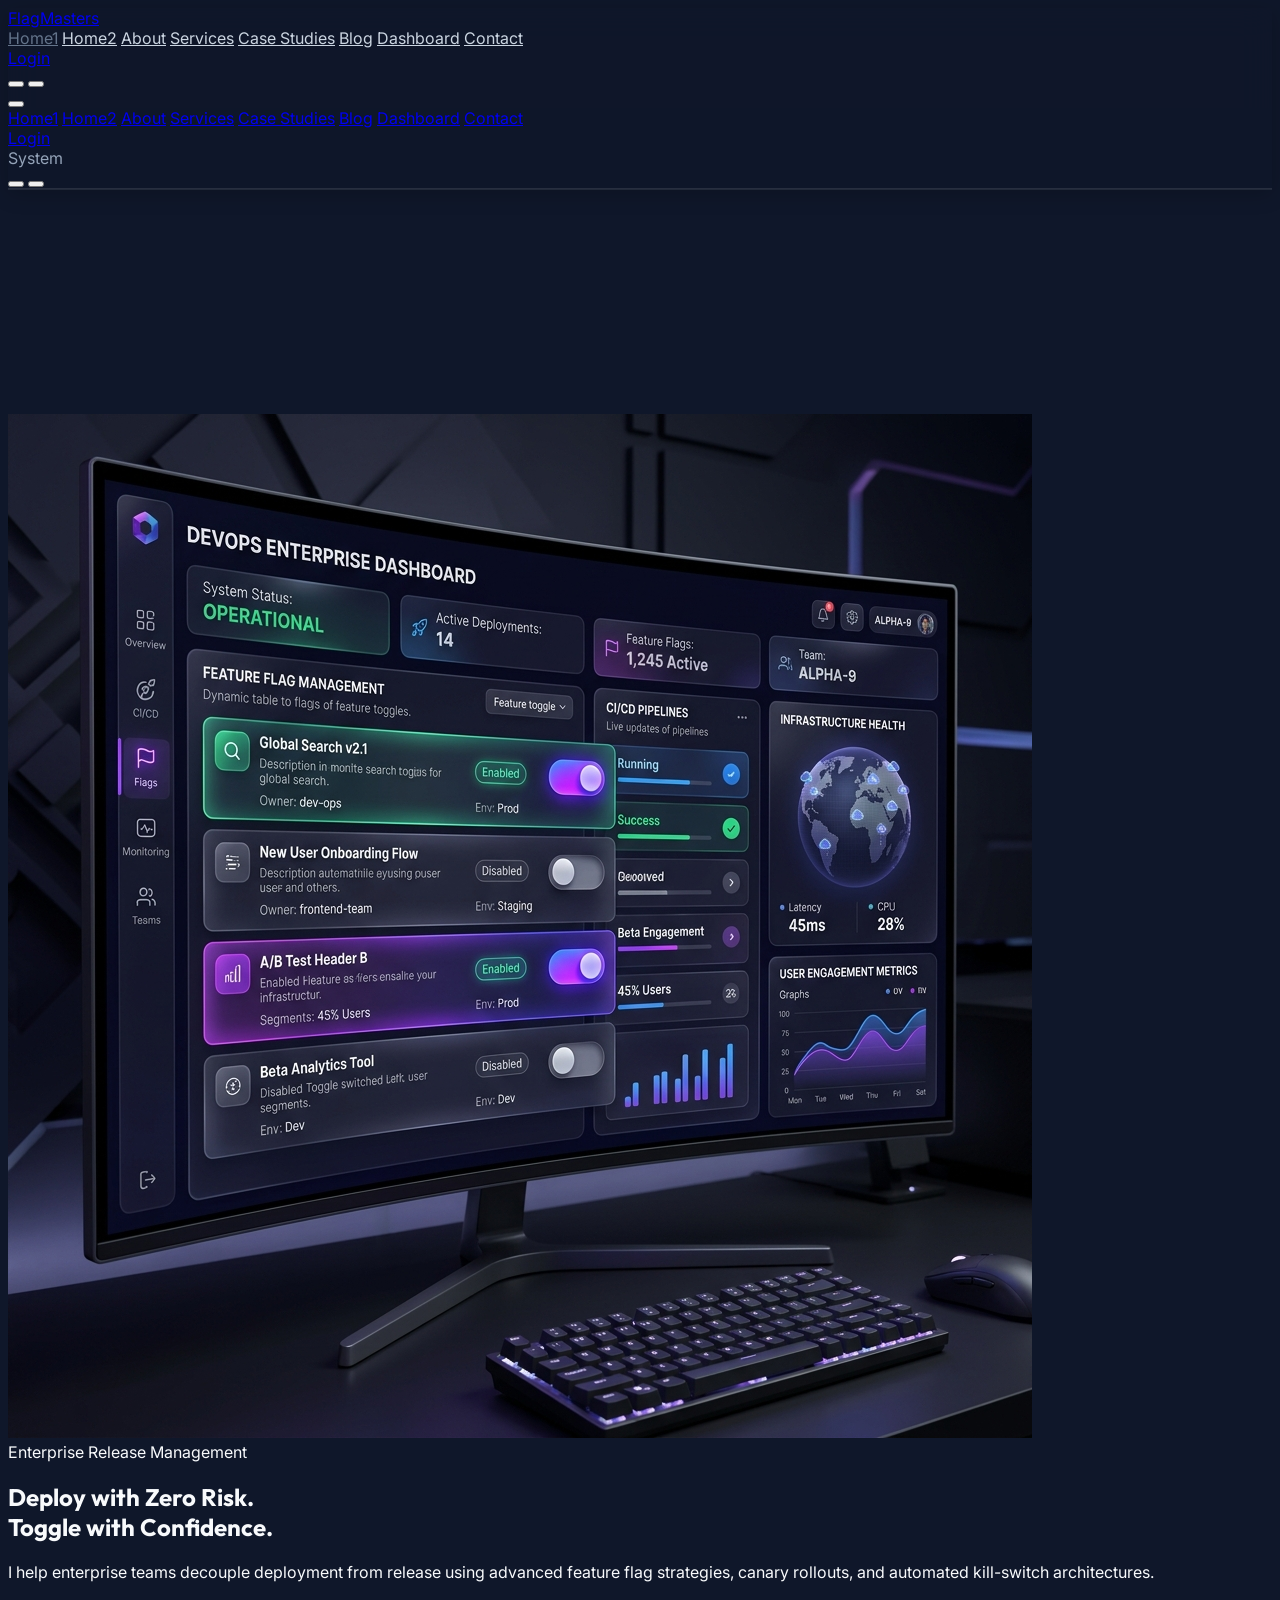
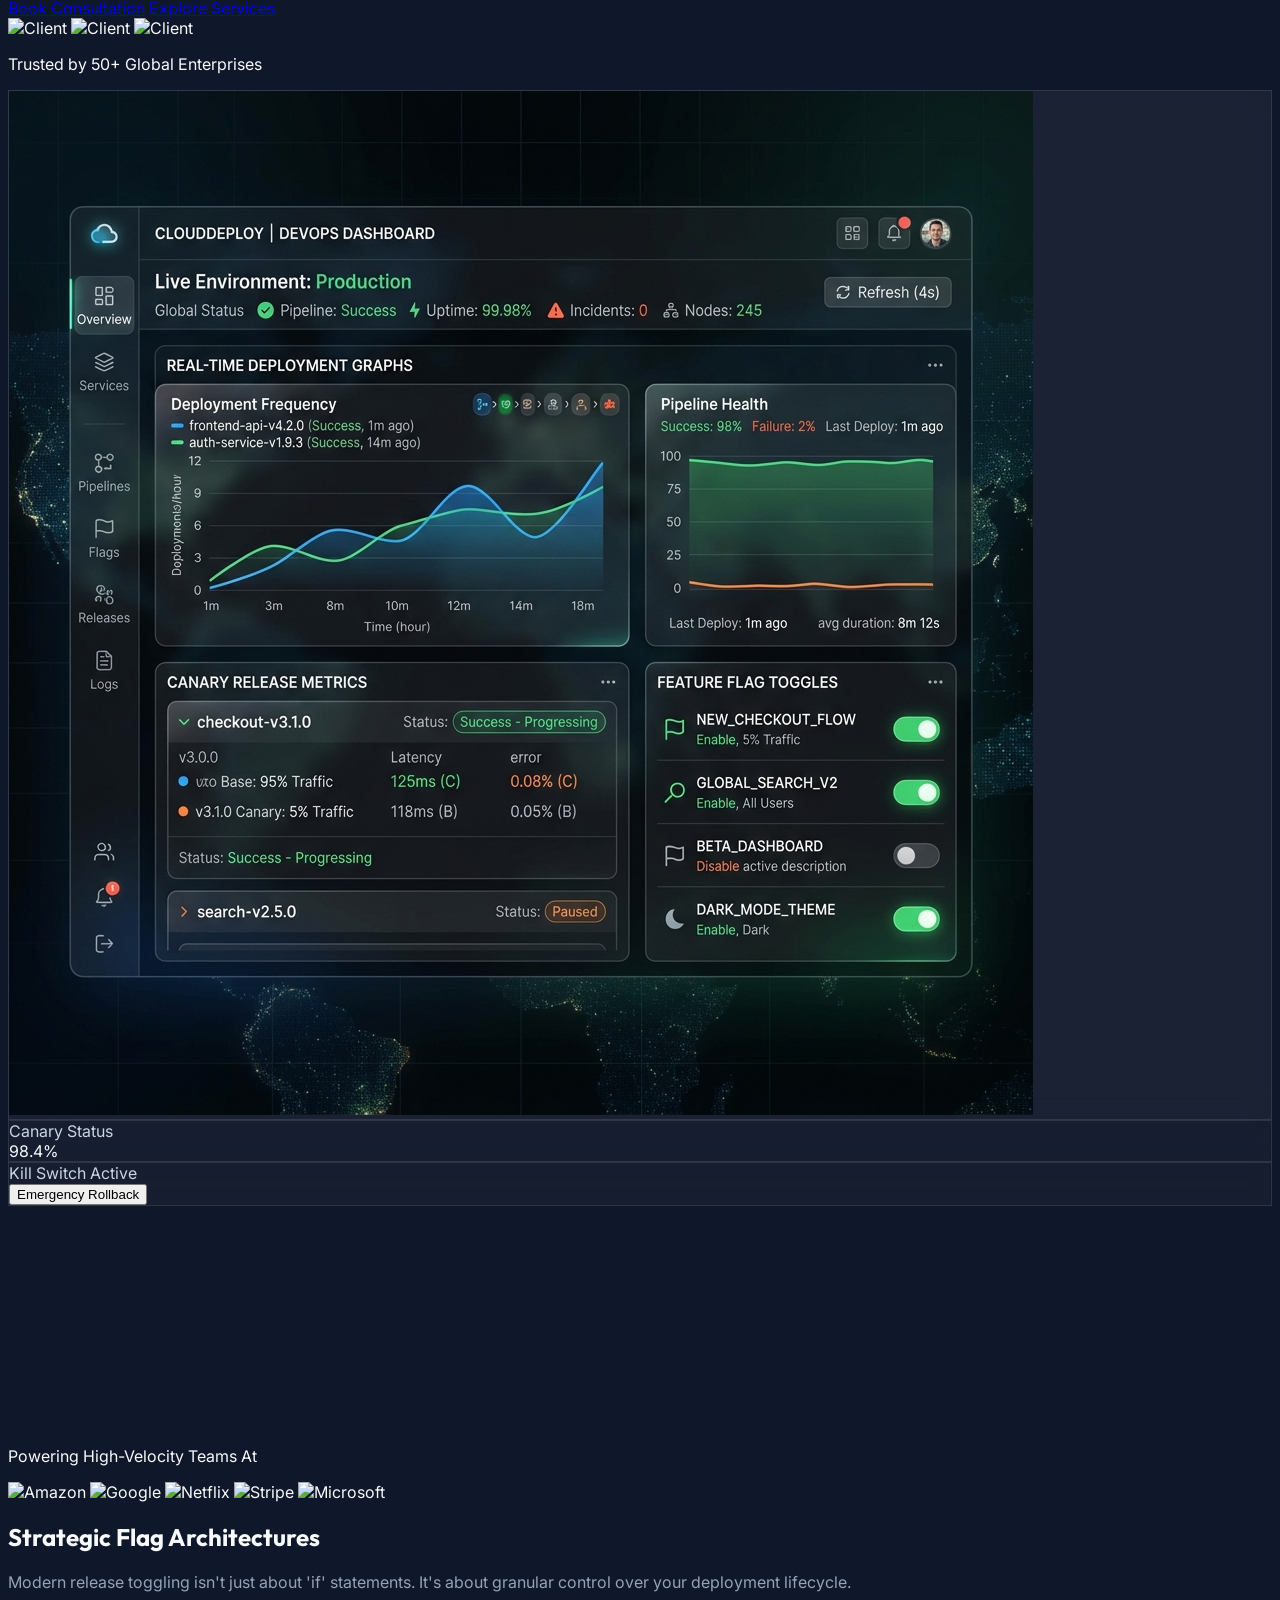
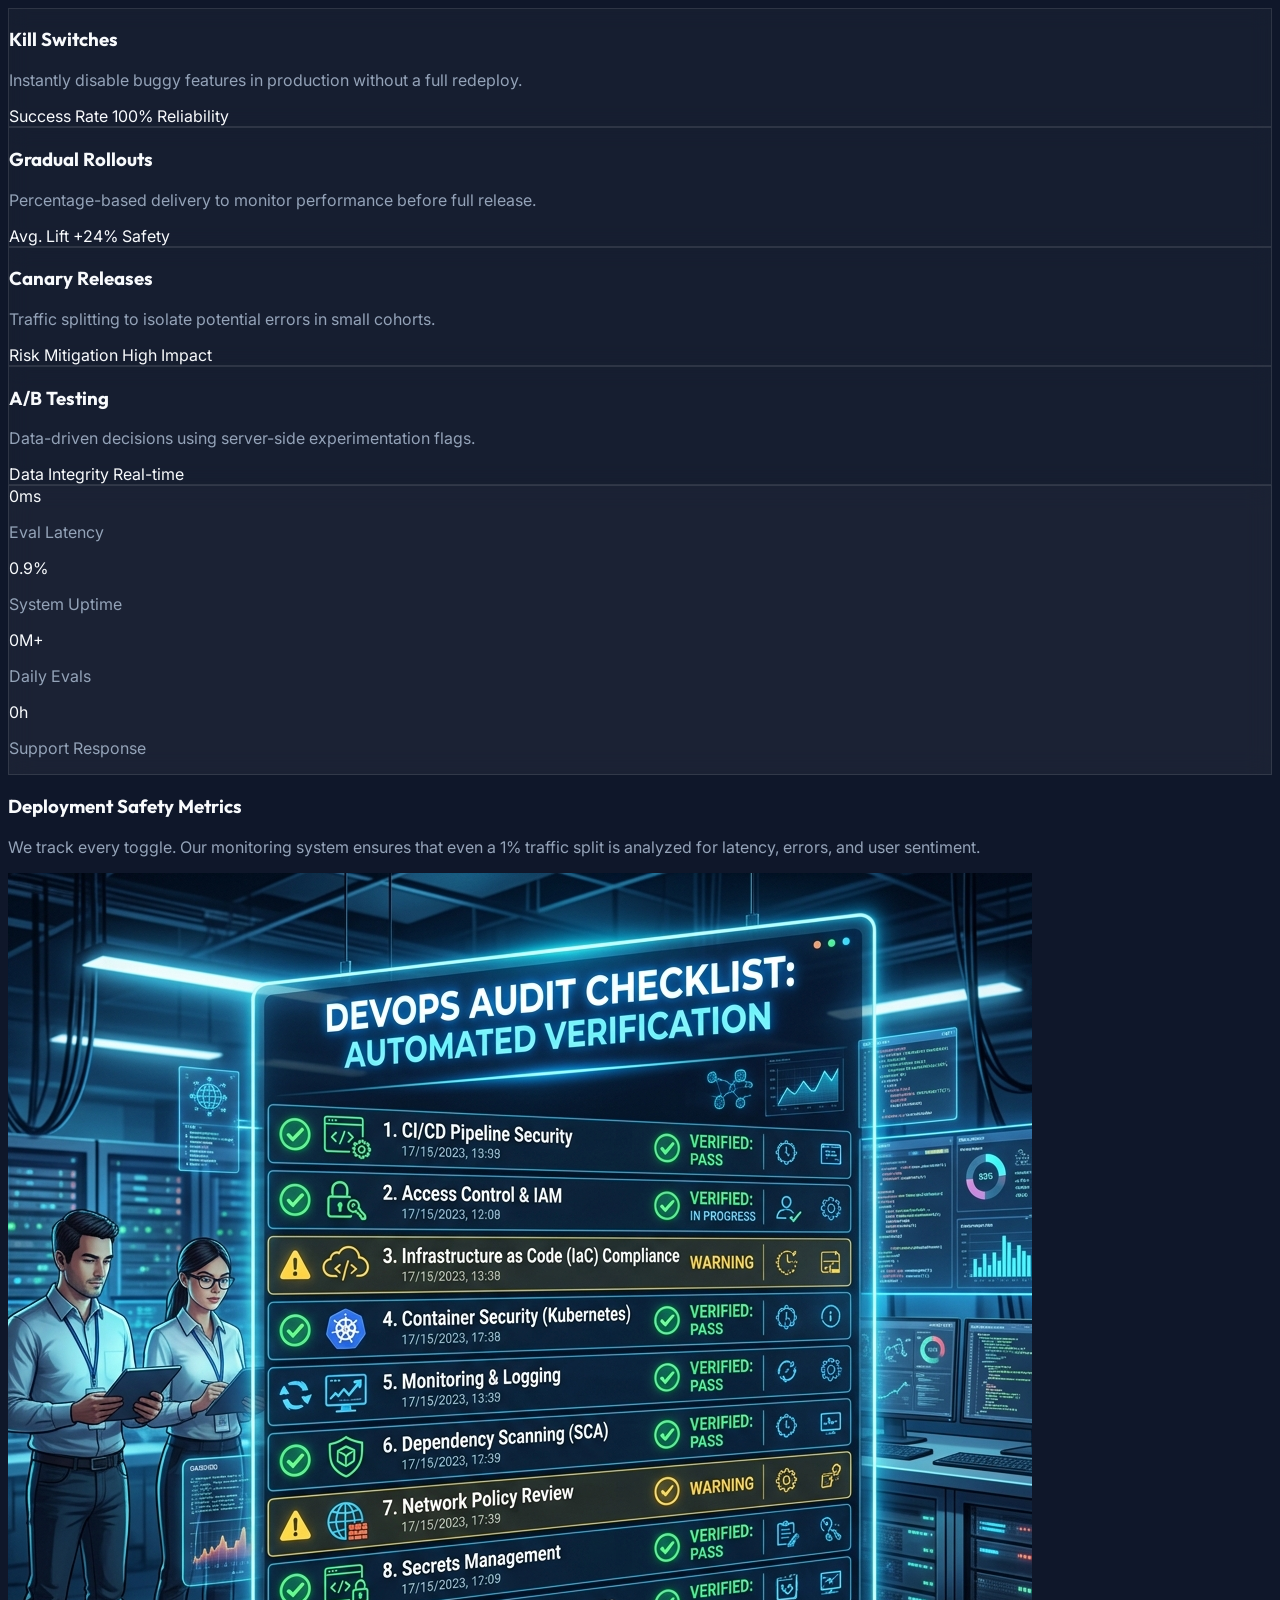
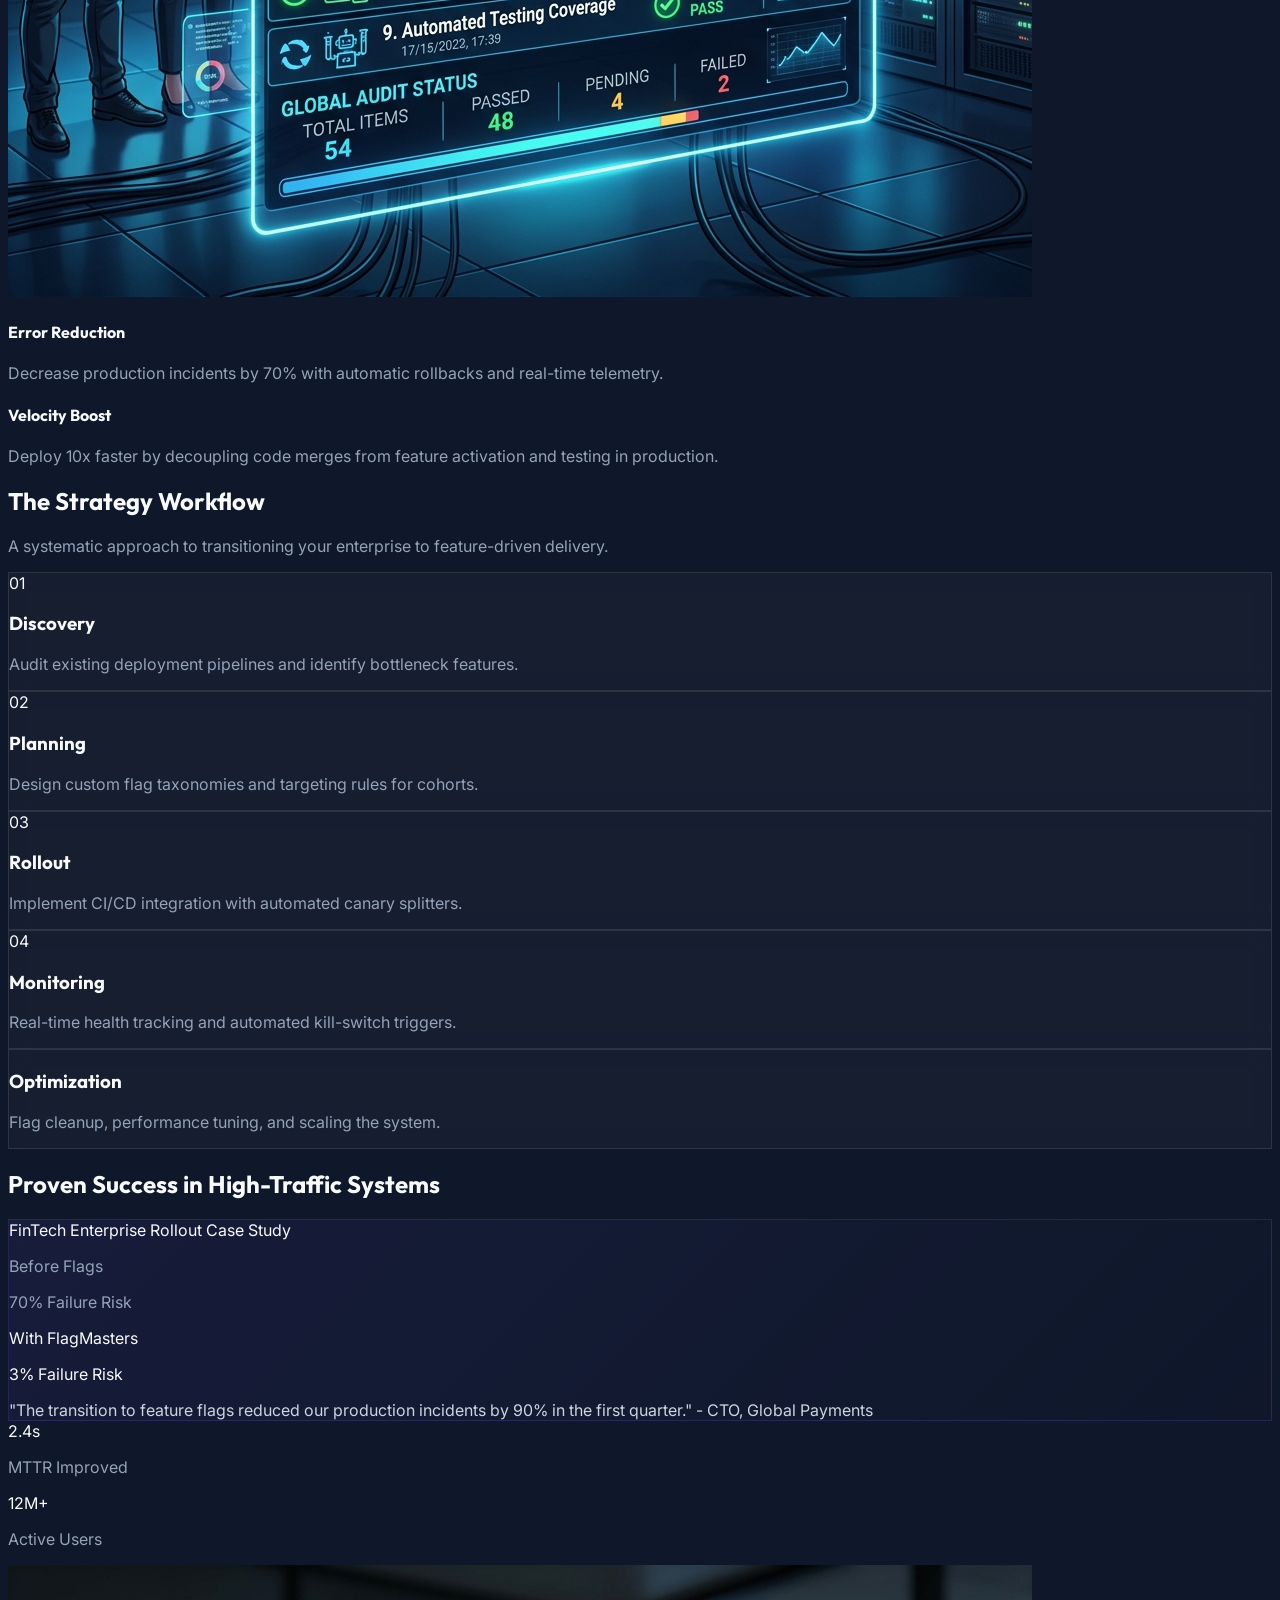
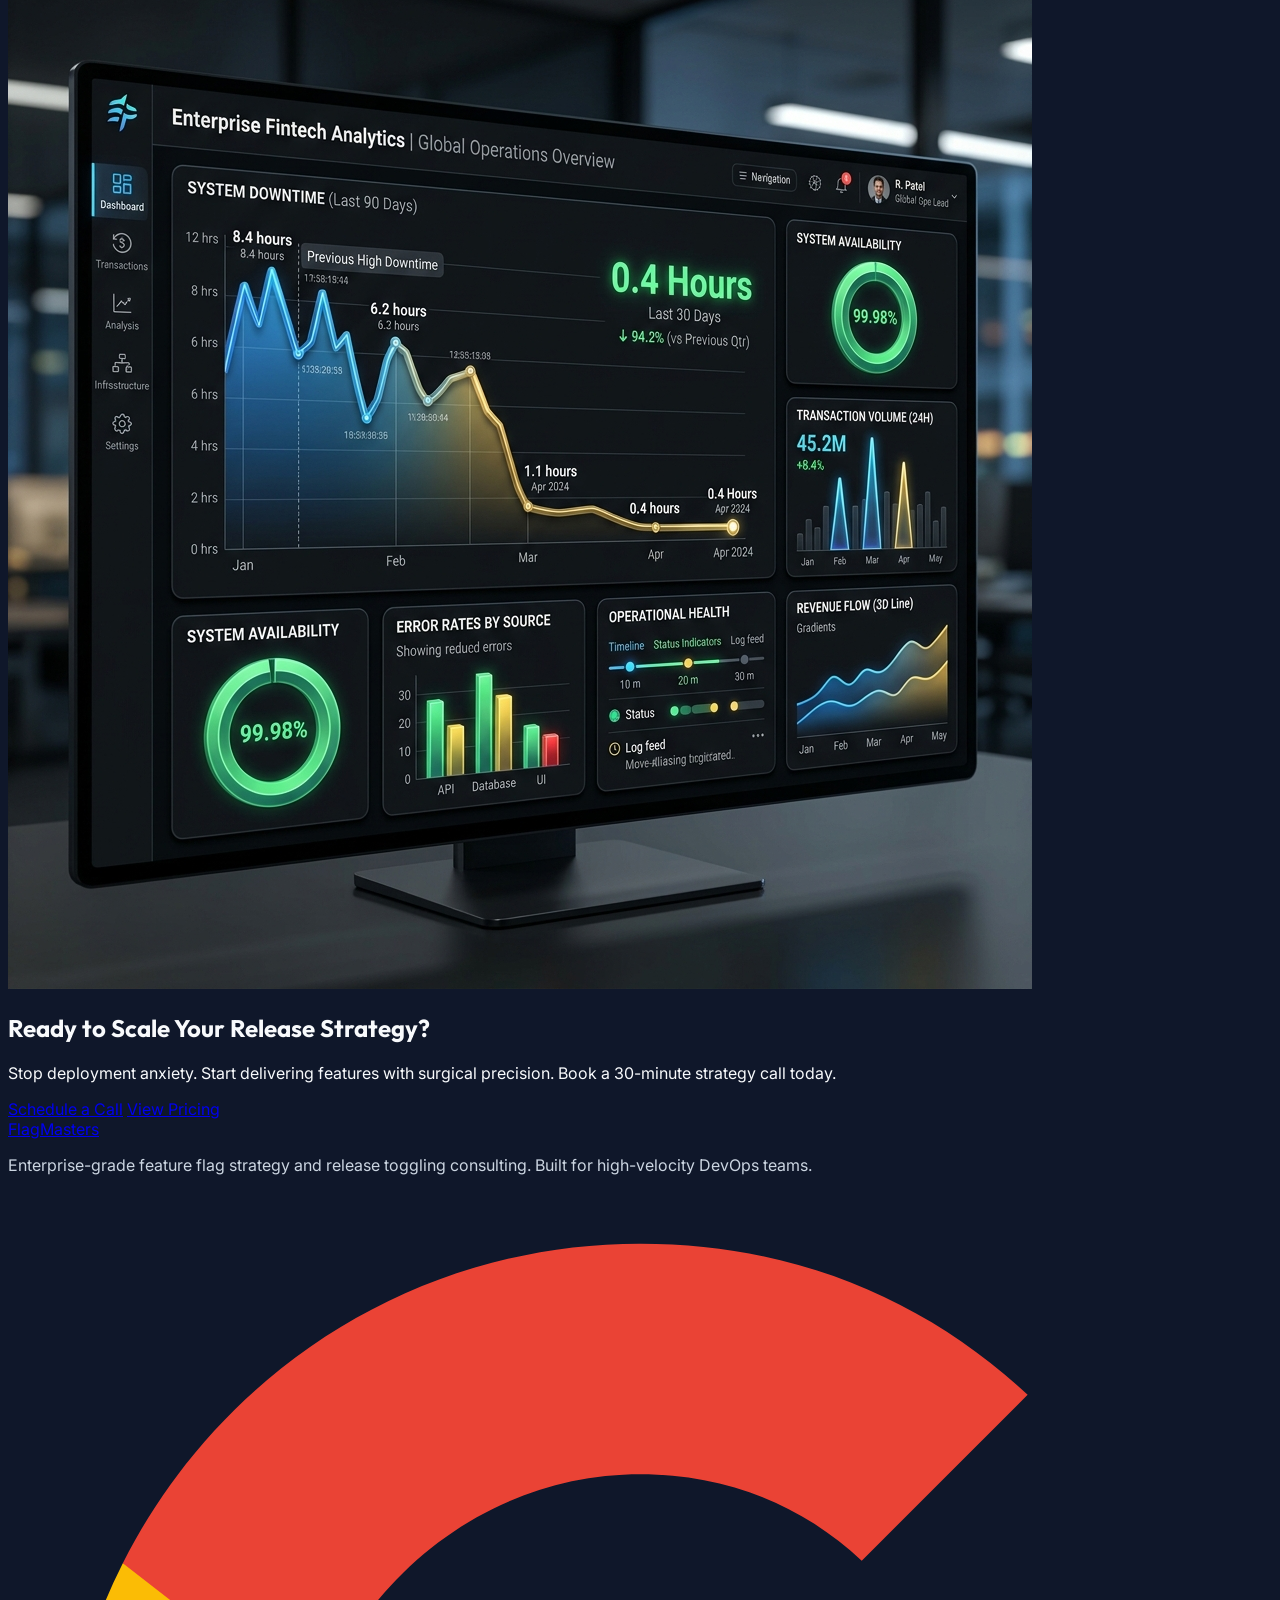
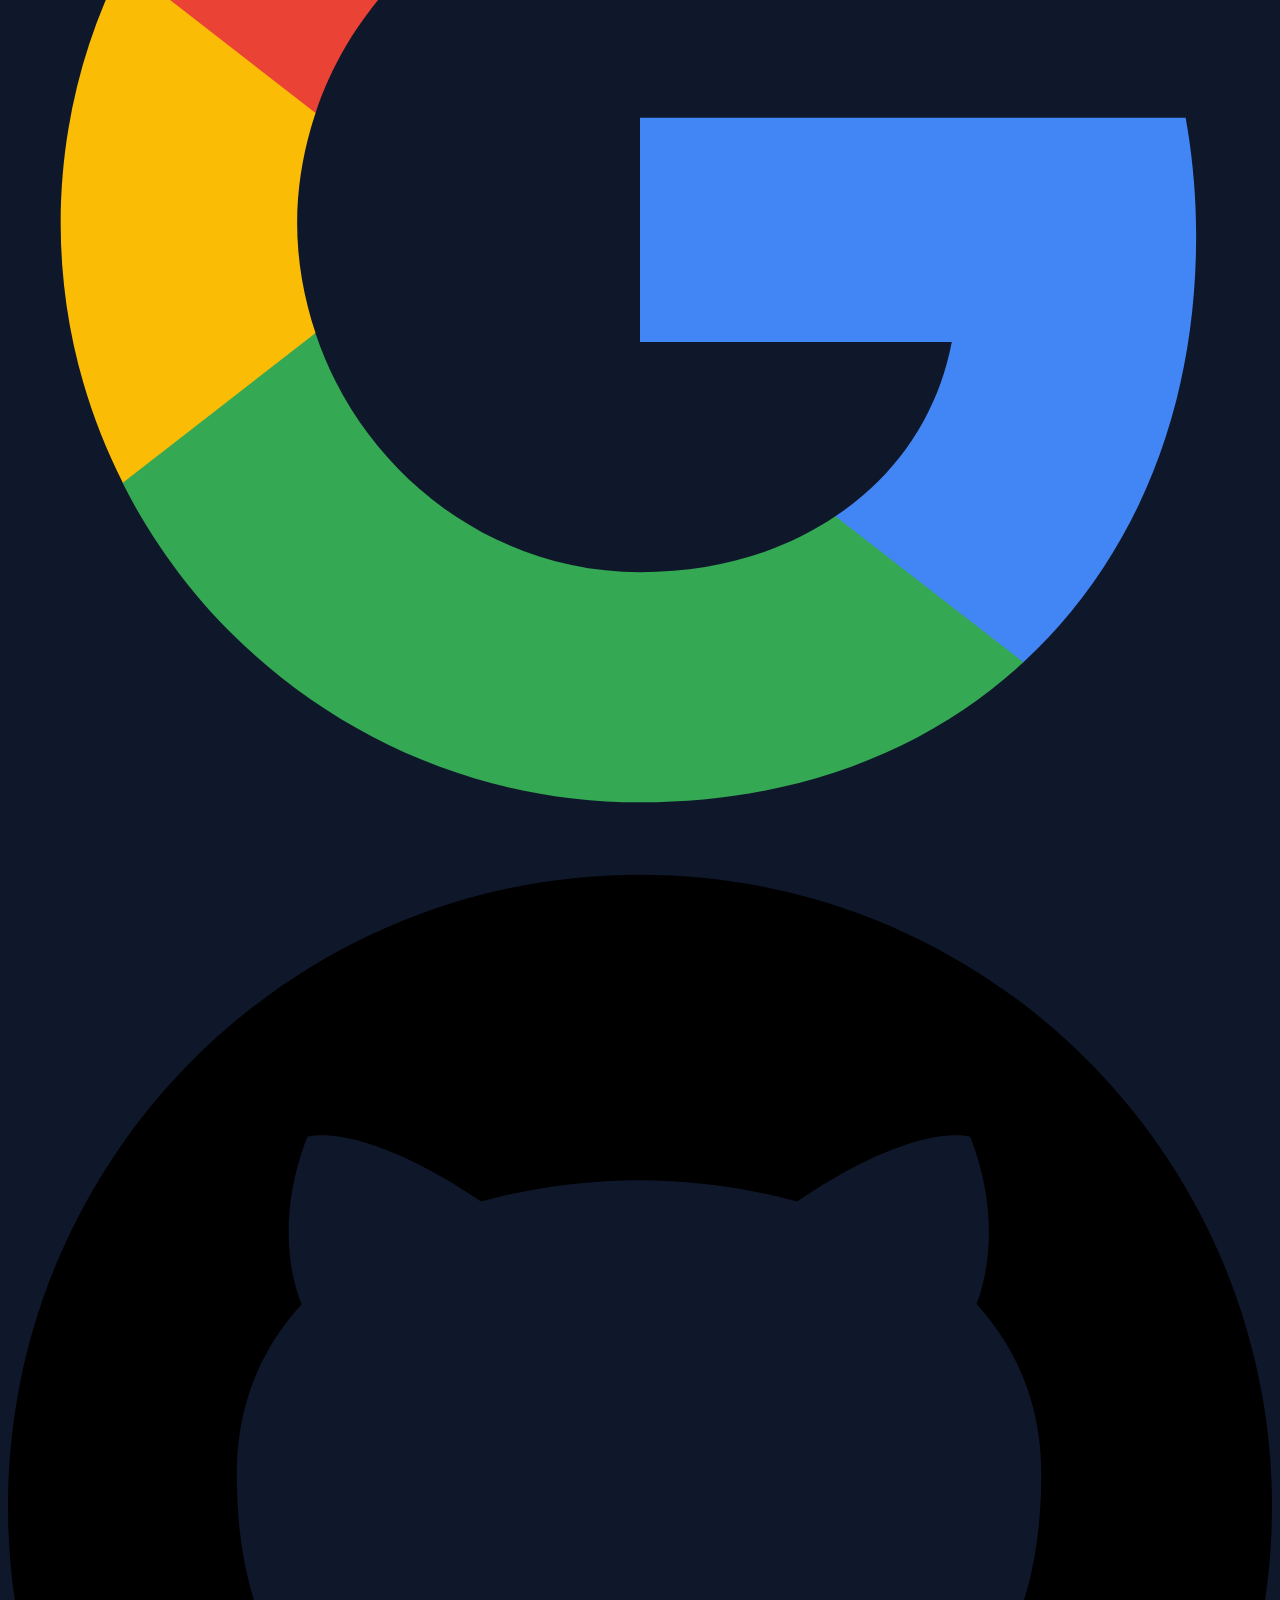
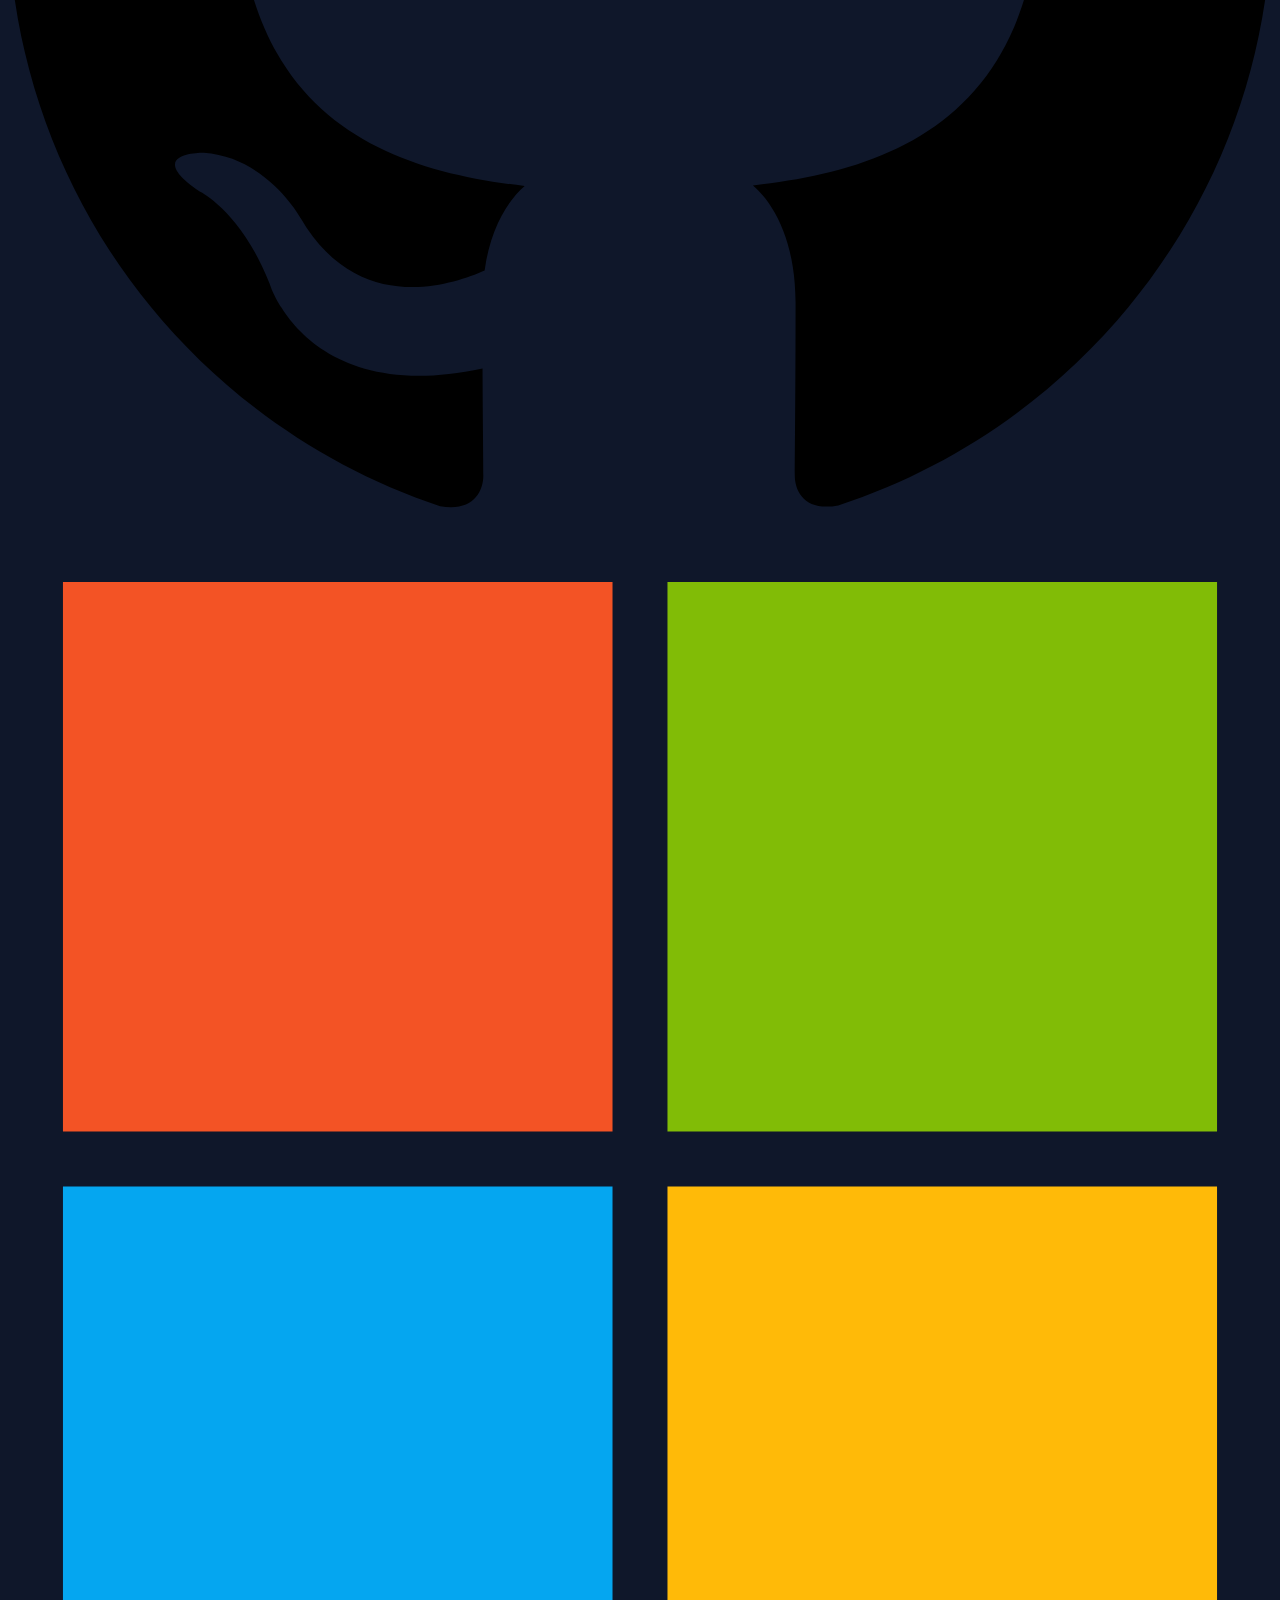
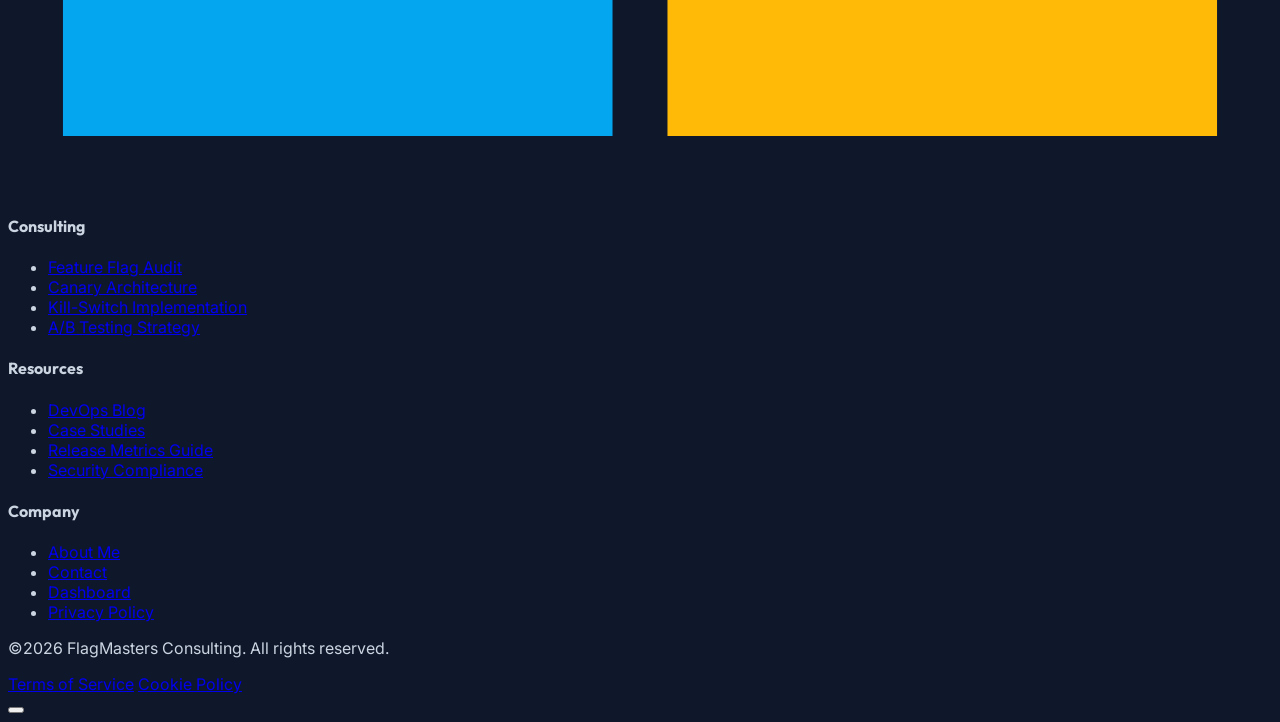
==== index.html @ 6ee5b777 "alignment" ====
<!DOCTYPE html>
<html lang="en" data-theme="dark" dir="ltr">
<head>
    <meta charset="UTF-8">
    <meta name="viewport" content="width=device-width, initial-scale=1.0">
    <title>FlagMasters | Feature Flag & Release Strategy Consultant</title>
    <meta name="description" content="Expert Feature Flagging and Release Toggling consulting for enterprise DevOps teams. Optimize your continuous delivery with canary releases and kill switches.">
    <link rel="icon" type="image/png" href="assets/images/favicon.png">
    
    <!-- Tailwind CSS -->
    <script src="https://cdn.tailwindcss.com"></script>
    <script>
        tailwind.config = {
            darkMode: 'class',
            theme: {
                extend: {
                    colors: {
                        primary: '#6D5EF3',
                        secondary: '#0F172A',
                        accent: '#6D5EF3',
                    }
                }
            }
        }
    </script>
    
    <!-- Custom CSS -->
    <link rel="stylesheet" href="assets/css/style.css">
    
    <!-- Icons -->
    <script src="https://unpkg.com/lucide@latest"></script>
</head>
<body class="bg-slate-50 dark:bg-slate-950 text-slate-900 dark:text-slate-100 transition-colors duration-300">

    <!-- Navbar -->
    <header class="fixed top-0 w-full z-50 transition-all duration-300">
        <nav class="container mx-auto px-8 sm:px-12 lg:px-16 py-4 flex items-center justify-between">
            <a href="index.html" class="flex items-center space-x-2 shrink-0">
                <div class="w-10 h-10 bg-gradient-to-br from-primary to-accent rounded-xl flex items-center justify-center shrink-0">
                    <i data-lucide="toggle-right" class="text-white w-6 h-6"></i>
                </div>
                <span class="text-2xl font-bold font-['Outfit'] tracking-tight">Flag<span class="text-primary">Masters</span></span>
            </a>

            <!-- Desktop Menu (Centered) -->
            <div class="hidden xl:flex items-center justify-center flex-1 px-4">
                <div class="flex items-center space-x-6">
                    <a href="index.html" class="nav-link font-medium text-primary">Home1</a>
                    <a href="home2.html" class="nav-link font-medium hover:text-primary">Home2</a>
                    <a href="about.html" class="nav-link font-medium hover:text-primary">About</a>
                    <a href="services.html" class="nav-link font-medium hover:text-primary">Services</a>
                    <a href="case-studies.html" class="nav-link font-medium hover:text-primary">Case Studies</a>
                    <a href="blog.html" class="nav-link font-medium hover:text-primary">Blog</a>
                    <a href="dashboard.html" class="nav-link font-medium hover:text-primary">Dashboard</a>
                    <a href="contact.html" class="nav-link font-medium hover:text-primary">Contact</a>
                </div>
            </div>

            <!-- Utilities (Right) -->
            <div class="hidden xl:flex items-center space-x-4 shrink-0">
                <a href="login.html" class="px-6 py-2 bg-primary/10 hover:bg-primary text-primary hover:text-white border border-primary/20 rounded-xl text-sm font-bold transition-all transform hover:scale-105">Login</a>
                
                <div class="flex items-center space-x-2 border-s border-slate-700/50 ps-4">
                    <button class="theme-toggle p-2 rounded-full hover:bg-slate-200 dark:hover:bg-slate-800 transition-colors" title="Toggle Theme">
                        <i data-lucide="sun" class="w-5 h-5 dark:hidden"></i>
                        <i data-lucide="moon" class="w-5 h-5 hidden dark:block"></i>
                    </button>
                    <button class="rtl-toggle p-2 rounded-full hover:bg-slate-200 dark:hover:bg-slate-800 transition-colors" title="Toggle RTL">
                        <i data-lucide="languages" class="w-5 h-5"></i>
                    </button>
                </div>
            </div>

            <!-- Mobile Menu Button -->
            <button id="mobile-menu-btn" class="xl:hidden p-2">
                <i data-lucide="menu" class="w-6 h-6"></i>
            </button>
        </nav>

        <!-- Mobile Menu -->
        <div id="mobile-menu" class="hidden xl:hidden flex-col bg-white/95 dark:bg-slate-900/95 backdrop-blur-xl absolute top-full left-0 w-full p-6 space-y-4 border-b border-slate-200 dark:border-slate-800 shadow-xl">
            <a href="index.html" class="text-lg font-medium text-primary transition-colors">Home1</a>
            <a href="home2.html" class="text-lg font-medium text-slate-900 dark:text-slate-100 hover:text-primary transition-colors">Home2</a>
            <a href="about.html" class="text-lg font-medium text-slate-900 dark:text-slate-100 hover:text-primary transition-colors">About</a>
            <a href="services.html" class="text-lg font-medium text-slate-900 dark:text-slate-100 hover:text-primary transition-colors">Services</a>
            <a href="case-studies.html" class="text-lg font-medium text-slate-900 dark:text-slate-100 hover:text-primary transition-colors">Case Studies</a>
            <a href="blog.html" class="text-lg font-medium text-slate-900 dark:text-slate-100 hover:text-primary transition-colors">Blog</a>
            <a href="dashboard.html" class="text-lg font-medium text-slate-900 dark:text-slate-100 hover:text-primary transition-colors">Dashboard</a>
            <a href="contact.html" class="text-lg font-medium text-slate-900 dark:text-slate-100 hover:text-primary transition-colors">Contact</a>
            <div class="pt-4 flex flex-col space-y-3">
                <a href="login.html" class="w-full py-4 bg-primary text-white text-center rounded-2xl font-bold shadow-lg shadow-primary/20 hover:bg-primary/90 hover:scale-[1.02] transition-all active:scale-[0.98]">Login</a>
                <div class="flex items-center justify-between pt-4 border-t border-slate-200 dark:border-slate-800">
                    <span class="text-[10px] font-bold text-slate-500 uppercase tracking-widest">System</span>
                    <div class="flex items-center space-x-2">
                        <button class="rtl-toggle p-2.5 bg-slate-100 dark:bg-slate-800 text-slate-600 dark:text-slate-400 rounded-xl hover:bg-primary hover:text-white transition-all">
                            <i data-lucide="languages" class="w-5 h-5"></i>
                        </button>
                        <button class="theme-toggle p-2.5 bg-slate-100 dark:bg-slate-800 text-slate-600 dark:text-slate-400 rounded-xl hover:bg-primary hover:text-white transition-all">
                            <i data-lucide="sun" class="w-5 h-5 dark:hidden"></i>
                            <i data-lucide="moon" class="w-5 h-5 hidden dark:block"></i>
                        </button>
                    </div>
                </div>
            </div>
        </div>
    </header>

    <main>
        <!-- 1. Hero Section -->
        <section class="relative min-h-screen flex items-center overflow-hidden hero-section">
            <!-- Background Image with Cinematic Overlay -->
            <div class="absolute inset-0 z-0">
                <img src="assets/images/hero-home1.png" alt="Hero Home" class="w-full h-full object-cover scale-105 animate-slow-zoom">
                <div class="absolute inset-0 bg-gradient-to-br from-[#0F172A]/90 via-[#6D5EF3]/30 to-[#0F172A]/90 backdrop-blur-[2px]"></div>
            </div>

            <div class="container mx-auto px-8 sm:px-12 lg:px-16 grid lg:grid-cols-2 gap-16 items-center relative z-10">
                <div class="reveal text-center lg:text-left">
                    <span class="inline-block px-4 py-1.5 rounded-full bg-primary/20 text-white text-xs sm:text-sm font-bold mb-6 border border-primary/30 backdrop-blur-md mx-auto lg:mx-0">Enterprise Release Management</span>
                    <h1 class="text-3xl sm:text-5xl lg:text-7xl font-bold font-['Outfit'] leading-[1.1] mb-8 text-white drop-shadow-lg mx-auto lg:mx-0">
                        Deploy with <span class="text-indigo-400">Zero Risk</span>. <br>Toggle with Confidence.
                    </h1>
                    <p class="text-base sm:text-xl text-slate-200 mb-10 max-w-xl drop-shadow-md mx-auto lg:mx-0">
                        I help enterprise teams decouple deployment from release using advanced feature flag strategies, canary rollouts, and automated kill-switch architectures.
                    </p>
                    <div class="flex flex-col sm:flex-row space-y-4 sm:space-y-0 sm:space-x-4 justify-center lg:justify-start items-center sm:items-stretch">
                        <a href="contact.html" class="w-full sm:w-auto px-8 py-4 bg-primary hover:bg-primary/90 text-white rounded-xl font-bold text-lg transition-all transform hover:scale-105 shadow-2xl shadow-primary/30 text-center whitespace-nowrap">Book Consultation</a>
                        <a href="services.html" class="w-full sm:w-auto px-8 py-4 bg-secondary hover:bg-secondary/90 text-white rounded-xl font-bold text-lg transition-all transform hover:scale-105 text-center shadow-lg whitespace-nowrap">Explore Services</a>
                    </div>
                    <div class="mt-12 flex items-center justify-center lg:justify-start space-x-6">
                        <div class="flex -space-x-3">
                            <img src="https://images.unsplash.com/photo-1507003211169-0a1dd7228f2d?auto=format&fit=crop&w=100&h=100&q=80" class="w-10 h-10 rounded-full border-2 border-slate-900 object-cover" alt="Client">
                            <img src="https://images.unsplash.com/photo-1494790108377-be9c29b29330?auto=format&fit=crop&w=100&h=100&q=80" class="w-10 h-10 rounded-full border-2 border-slate-900 object-cover" alt="Client">
                            <img src="https://images.unsplash.com/photo-1500648767791-00dcc994a43e?auto=format&fit=crop&w=100&h=100&q=80" class="w-10 h-10 rounded-full border-2 border-slate-900 object-cover" alt="Client">
                        </div>
                        <p class="text-sm text-slate-300 font-medium">Trusted by 50+ Global Enterprises</p>
                    </div>
                </div>
                <div class="relative reveal delay-200 px-4">
                    <div class="glass p-4 rounded-3xl animate-float">
                        <img src="assets/images/dashboard-mockup.png" alt="DevOps Dashboard" class="rounded-2xl shadow-2xl w-full h-auto object-cover">
                    </div>
                    <!-- Floating Cards -->
                    <div class="absolute -top-4 -right-2 glass-card p-4 rounded-2xl w-48 shadow-2xl scale-75 sm:scale-100 transition-transform origin-top-right">
                        <div class="flex items-center space-x-3 mb-2">
                            <div class="w-2 h-2 bg-green-500 rounded-full"></div>
                            <span class="text-xs font-bold text-slate-600 dark:text-slate-200">Canary Status</span>
                        </div>
                        <div class="text-2xl font-bold text-slate-900 dark:text-white">98.4%</div>
                        <div class="w-full bg-slate-200 dark:bg-slate-800 h-1.5 rounded-full mt-2 overflow-hidden">
                            <div class="bg-green-500 h-full w-[98%]"></div>
                        </div>
                    </div>
                    <div class="absolute -bottom-6 -left-4 glass-card p-4 rounded-2xl w-56 shadow-2xl scale-75 sm:scale-100 transition-transform origin-bottom-left">
                        <div class="flex items-center space-x-3 mb-2">
                            <i data-lucide="zap" class="w-4 h-4 text-yellow-500"></i>
                            <span class="text-xs font-bold text-slate-600 dark:text-slate-200">Kill Switch Active</span>
                        </div>
                        <button class="w-full py-2 bg-red-500/20 text-red-500 border border-red-500/50 rounded-lg text-xs font-bold hover:bg-red-500 hover:text-white transition-all">Emergency Rollback</button>
                    </div>
                </div>
            </div>
        </section>

        <!-- 1.5 Trusted By Section -->
        <section class="py-12 border-b border-slate-200 dark:border-slate-900 bg-white/50 dark:bg-slate-950/50 backdrop-blur-sm">
            <div class="container mx-auto px-8 sm:px-12 lg:px-16">
                <p class="text-center text-xs font-bold text-slate-400 uppercase tracking-[0.2em] mb-10">Powering High-Velocity Teams At</p>
                <div class="flex flex-wrap justify-center items-center gap-8 md:gap-16 lg:gap-24 opacity-40 grayscale hover:grayscale-0 transition-all duration-500">
                    <img src="https://www.vectorlogo.zone/logos/amazon/amazon-ar21.svg" alt="Amazon" class="h-8 sm:h-10">
                    <img src="https://www.vectorlogo.zone/logos/google/google-ar21.svg" alt="Google" class="h-8 sm:h-10">
                    <img src="https://www.vectorlogo.zone/logos/netflix/netflix-ar21.svg" alt="Netflix" class="h-8 sm:h-10">
                    <img src="https://www.vectorlogo.zone/logos/stripe/stripe-ar21.svg" alt="Stripe" class="h-8 sm:h-10">
                    <img src="https://www.vectorlogo.zone/logos/microsoft/microsoft-ar21.svg" alt="Microsoft" class="h-8 sm:h-10">
                </div>
            </div>
        </section>

        <!-- 2. Feature Flag Insights Section -->
        <section class="py-24 bg-slate-100 dark:bg-slate-900/50">
            <div class="container mx-auto px-8 sm:px-12 lg:px-16">
                <div class="text-center mb-16 reveal">
                    <h2 class="text-4xl font-bold mb-4">Strategic Flag Architectures</h2>
                    <p class="text-slate-500 dark:text-slate-400 max-w-2xl mx-auto">Modern release toggling isn't just about 'if' statements. It's about granular control over your deployment lifecycle.</p>
                </div>
                <div class="grid md:grid-cols-2 lg:grid-cols-2 xl:grid-cols-4 gap-8">
                    <!-- Card 1 -->
                    <div class="glass-card p-8 rounded-3xl reveal delay-100 text-center flex flex-col">
                        <div class="w-14 h-14 bg-primary/20 text-primary rounded-2xl flex items-center justify-center mb-6 mx-auto">
                            <i data-lucide="shield-alert" class="w-8 h-8"></i>
                        </div>
                        <h3 class="text-xl font-bold mb-3">Kill Switches</h3>
                        <p class="text-sm text-slate-500 dark:text-slate-400 mb-6">Instantly disable buggy features in production without a full redeploy.</p>
                        <div class="mt-auto pt-6 border-t border-slate-200/60 dark:border-slate-800 grid grid-cols-2 items-center gap-2">
                            <span class="text-[10px] font-bold uppercase tracking-widest text-slate-400 whitespace-nowrap text-left">Success Rate</span>
                            <span class="text-xs font-bold text-primary whitespace-nowrap text-right">100% Reliability</span>
                        </div>
                    </div>
                    <!-- Card 2 -->
                    <div class="glass-card p-8 rounded-3xl reveal delay-200 text-center flex flex-col">
                        <div class="w-14 h-14 bg-blue-500/20 text-blue-500 rounded-2xl flex items-center justify-center mb-6 mx-auto">
                            <i data-lucide="git-branch" class="w-8 h-8"></i>
                        </div>
                        <h3 class="text-xl font-bold mb-3">Gradual Rollouts</h3>
                        <p class="text-sm text-slate-500 dark:text-slate-400 mb-6">Percentage-based delivery to monitor performance before full release.</p>
                        <div class="mt-auto pt-6 border-t border-slate-200/60 dark:border-slate-800 grid grid-cols-2 items-center gap-2">
                            <span class="text-[10px] font-bold uppercase tracking-widest text-slate-400 whitespace-nowrap text-left">Avg. Lift</span>
                            <span class="text-xs font-bold text-primary whitespace-nowrap text-right">+24% Safety</span>
                        </div>
                    </div>
                    <!-- Card 3 -->
                    <div class="glass-card p-8 rounded-3xl reveal delay-300 text-center flex flex-col">
                        <div class="w-14 h-14 bg-primary/20 text-primary rounded-2xl flex items-center justify-center mb-6 mx-auto">
                            <i data-lucide="bird" class="w-8 h-8"></i>
                        </div>
                        <h3 class="text-xl font-bold mb-3">Canary Releases</h3>
                        <p class="text-sm text-slate-500 dark:text-slate-400 mb-6">Traffic splitting to isolate potential errors in small cohorts.</p>
                        <div class="mt-auto pt-6 border-t border-slate-200/60 dark:border-slate-800 grid grid-cols-2 items-center gap-2">
                            <span class="text-[10px] font-bold uppercase tracking-widest text-slate-400 whitespace-nowrap text-left">Risk Mitigation</span>
                            <span class="text-xs font-bold text-primary whitespace-nowrap text-right">High Impact</span>
                        </div>
                    </div>
                    <!-- Card 4 -->
                    <div class="glass-card p-8 rounded-3xl reveal delay-400 text-center flex flex-col">
                        <div class="w-14 h-14 bg-blue-500/20 text-blue-500 rounded-2xl flex items-center justify-center mb-6 mx-auto">
                            <i data-lucide="flask-conical" class="w-8 h-8"></i>
                        </div>
                        <h3 class="text-xl font-bold mb-3">A/B Testing</h3>
                        <p class="text-sm text-slate-500 dark:text-slate-400 mb-6">Data-driven decisions using server-side experimentation flags.</p>
                        <div class="mt-auto pt-6 border-t border-slate-200/60 dark:border-slate-800 grid grid-cols-2 items-center gap-2">
                            <span class="text-[10px] font-bold uppercase tracking-widest text-slate-400 whitespace-nowrap text-left">Data Integrity</span>
                            <span class="text-xs font-bold text-primary whitespace-nowrap text-right">Real-time</span>
                        </div>
                    </div>
                </div>
            </div>
        </section>

        <!-- 3. Metrics Section -->
        <section class="py-24 relative overflow-hidden">
            <div class="container mx-auto px-8 sm:px-12 lg:px-16">
                <div class="glass rounded-[2.5rem] p-10 lg:p-16 border-primary/20 relative overflow-hidden reveal">
                    <div class="absolute -right-20 -top-20 w-64 h-64 bg-primary/10 rounded-full blur-3xl"></div>
                    <div class="absolute -left-20 -bottom-20 w-64 h-64 bg-accent/10 rounded-full blur-3xl"></div>
                    
                    <div class="grid grid-cols-2 lg:grid-cols-4 gap-8 lg:gap-12 relative z-10 counter-container">
                        <div class="text-center">
                            <div class="text-3xl sm:text-5xl font-bold text-accent mb-2"><span class="counter" data-target="15">0</span>ms</div>
                            <p class="text-xs sm:text-sm text-slate-500 dark:text-slate-400 font-bold uppercase tracking-widest">Eval Latency</p>
                        </div>
                        <div class="text-center">
                            <div class="text-3xl sm:text-5xl font-bold text-primary mb-2"><span class="counter" data-target="99">0</span>.9%</div>
                            <p class="text-xs sm:text-sm text-slate-500 dark:text-slate-400 font-bold uppercase tracking-widest">System Uptime</p>
                        </div>
                        <div class="text-center">
                            <div class="text-3xl sm:text-5xl font-bold text-accent mb-2"><span class="counter" data-target="500">0</span>M+</div>
                            <p class="text-xs sm:text-sm text-slate-500 dark:text-slate-400 font-bold uppercase tracking-widest">Daily Evals</p>
                        </div>
                        <div class="text-center">
                            <div class="text-3xl sm:text-5xl font-bold text-primary mb-2"><span class="counter" data-target="24">0</span>h</div>
                            <p class="text-xs sm:text-sm text-slate-500 dark:text-slate-400 font-bold uppercase tracking-widest">Support Response</p>
                        </div>
                    </div>
                </div>
                <div class="mt-20 text-center lg:text-left">
                    <div class="max-w-2xl mb-12 mx-auto lg:mx-0">
                        <h3 class="text-2xl sm:text-3xl font-bold mb-6">Deployment Safety Metrics</h3>
                        <p class="text-sm sm:text-base text-slate-500 dark:text-slate-400">We track every toggle. Our monitoring system ensures that even a 1% traffic split is analyzed for latency, errors, and user sentiment.</p>
                    </div>
                    <div class="lg:flex items-center gap-10 xl:gap-16">
                        <div class="lg:w-7/12 mb-10 lg:mb-0">
                            <img src="assets/images/service-audit.png" alt="Monitoring Chart" class="rounded-2xl border border-white/10 w-full h-64 sm:h-80 lg:h-96 object-cover shadow-2xl">
                        </div>
                        <div class="lg:w-5/12 space-y-6 sm:space-y-10">
                            <div class="flex flex-col sm:flex-row items-center sm:items-start space-y-4 sm:space-y-0 sm:space-x-6 p-6 rounded-2xl bg-white/5 border border-white/5 hover:border-primary/20 transition-all text-center sm:text-left">
                                <div class="w-14 h-14 bg-primary/20 text-primary rounded-xl flex items-center justify-center shrink-0">
                                    <i data-lucide="check-circle" class="w-8 h-8"></i>
                                </div>
                                <div>
                                    <h4 class="text-lg sm:text-xl font-bold mb-2">Error Reduction</h4>
                                    <p class="text-sm sm:text-base text-slate-500 dark:text-slate-400 leading-relaxed">Decrease production incidents by 70% with automatic rollbacks and real-time telemetry.</p>
                                </div>
                            </div>
                            <div class="flex flex-col sm:flex-row items-center sm:items-start space-y-4 sm:space-y-0 sm:space-x-6 p-6 rounded-2xl bg-white/5 border border-white/5 hover:border-blue-500/20 transition-all text-center sm:text-left">
                                <div class="w-14 h-14 bg-blue-500/20 text-blue-500 rounded-xl flex items-center justify-center shrink-0">
                                    <i data-lucide="trending-up" class="w-8 h-8"></i>
                                </div>
                                <div>
                                    <h4 class="text-lg sm:text-xl font-bold mb-2">Velocity Boost</h4>
                                    <p class="text-sm sm:text-base text-slate-500 dark:text-slate-400 leading-relaxed">Deploy 10x faster by decoupling code merges from feature activation and testing in production.</p>
                                </div>
                            </div>
                        </div>
                    </div>
                </div>
            </div>
        </section>

        <!-- 4. Workflow Section -->
        <section class="py-24 block w-full">
            <div class="container mx-auto px-8 sm:px-12 lg:px-16 w-full">
                <div class="text-center mb-16 sm:mb-20 reveal">
                    <h2 class="text-3xl sm:text-4xl font-bold mb-4">The Strategy Workflow</h2>
                    <p class="text-sm sm:text-base text-slate-500 dark:text-slate-400 max-w-2xl mx-auto">A systematic approach to transitioning your enterprise to feature-driven delivery.</p>
                </div>
                <div class="grid md:grid-cols-6 lg:grid-cols-5 gap-8">
                    <!-- Step 1 -->
                    <div class="glass-card p-8 rounded-3xl relative z-10 reveal delay-100 md:col-span-2 lg:col-span-1 text-center lg:text-left">
                        <div class="w-16 h-16 bg-slate-100/10 dark:bg-white/5 rounded-2xl flex items-center justify-center mb-6 mx-auto lg:mx-0">
                            <span class="text-2xl font-bold text-slate-400">01</span>
                        </div>
                        <h3 class="text-xl font-bold mb-3">Discovery</h3>
                        <p class="text-sm text-slate-500">Audit existing deployment pipelines and identify bottleneck features.</p>
                    </div>
                    <!-- Step 2 -->
                    <div class="glass-card p-8 rounded-3xl relative z-10 reveal delay-200 md:col-span-2 lg:col-span-1 text-center lg:text-left">
                        <div class="w-16 h-16 bg-slate-100/10 dark:bg-white/5 rounded-2xl flex items-center justify-center mb-6 mx-auto lg:mx-0">
                            <span class="text-2xl font-bold text-slate-400">02</span>
                        </div>
                        <h3 class="text-xl font-bold mb-3">Planning</h3>
                        <p class="text-sm text-slate-500">Design custom flag taxonomies and targeting rules for cohorts.</p>
                    </div>
                    <!-- Step 3 -->
                    <div class="glass-card p-8 rounded-3xl relative z-10 reveal delay-300 md:col-span-2 lg:col-span-1 text-center lg:text-left">
                        <div class="w-16 h-16 bg-slate-100/10 dark:bg-white/5 rounded-2xl flex items-center justify-center mb-6 mx-auto lg:mx-0">
                            <span class="text-2xl font-bold text-slate-400">03</span>
                        </div>
                        <h3 class="text-xl font-bold mb-3">Rollout</h3>
                        <p class="text-sm text-slate-500">Implement CI/CD integration with automated canary splitters.</p>
                    </div>
                    <!-- Step 4 -->
                    <div class="glass-card p-8 rounded-3xl relative z-10 reveal delay-400 md:col-span-2 md:col-start-2 lg:col-start-auto lg:col-span-1 text-center lg:text-left">
                        <div class="w-16 h-16 bg-slate-100/10 dark:bg-white/5 rounded-2xl flex items-center justify-center mb-6 mx-auto lg:mx-0">
                            <span class="text-2xl font-bold text-slate-400">04</span>
                        </div>
                        <h3 class="text-xl font-bold mb-3">Monitoring</h3>
                        <p class="text-sm text-slate-500">Real-time health tracking and automated kill-switch triggers.</p>
                    </div>
                    <!-- Step 5 -->
                    <div class="glass-card p-8 rounded-3xl relative z-10 reveal delay-500 md:col-span-2 lg:col-span-1 text-center lg:text-left">
                        <div class="w-16 h-16 bg-primary rounded-2xl flex items-center justify-center mb-6 mx-auto lg:mx-0">
                            <i data-lucide="check" class="text-white w-8 h-8"></i>
                        </div>
                        <h3 class="text-xl font-bold mb-3">Optimization</h3>
                        <p class="text-sm text-slate-500">Flag cleanup, performance tuning, and scaling the system.</p>
                    </div>
                </div>
            </div>
        </section>

        <!-- 3. Proven Success Section -->
        <section class="py-24 bg-gradient-to-b from-white to-slate-50 dark:from-slate-900 dark:to-slate-950 relative overflow-hidden block w-full">
            <div class="absolute -right-24 -bottom-24 w-96 h-96 bg-primary/5 rounded-full blur-[120px]"></div>
            <div class="container mx-auto px-8 sm:px-12 lg:px-16 relative z-10 w-full">
                <div class="grid lg:grid-cols-2 gap-20 items-center w-full">
                    <div class="reveal text-center lg:text-left">
                        <h2 class="text-3xl sm:text-4xl font-bold mb-6 mx-auto lg:mx-0">Proven Success in High-Traffic Systems</h2>
                        <div class="space-y-8">
                            <div class="case-study-highlight p-6 sm:p-8 rounded-3xl group/cs cursor-pointer">
                                <div class="flex flex-col sm:flex-row sm:justify-between sm:items-center gap-4 mb-6">
                                    <span class="font-bold text-base sm:text-xl text-secondary dark:text-white leading-tight">FinTech Enterprise Rollout</span>
                                    <span class="px-3 py-1 bg-primary text-white text-[10px] sm:text-xs font-bold rounded-full pulse-badge whitespace-nowrap self-center sm:self-auto">Case Study</span>
                                </div>
                                <div class="flex items-center space-x-4 sm:space-x-6 mb-8">
                                    <div class="flex-1">
                                        <p class="text-[10px] sm:text-xs text-slate-500 mb-2 font-bold uppercase">Before Flags</p>
                                        <div class="h-2 sm:h-3 w-full bg-slate-200 dark:bg-slate-800 rounded-full overflow-hidden">
                                            <div class="h-full bg-slate-400 dark:bg-slate-600 w-[70%] rounded-full"></div>
                                        </div>
                                        <p class="text-[9px] sm:text-[11px] mt-2 font-medium text-slate-500">70% Failure Risk</p>
                                    </div>
                                    <div class="w-10 h-10 sm:w-12 sm:h-12 rounded-full bg-primary/10 flex items-center justify-center group-hover/cs:scale-110 transition-transform">
                                        <i data-lucide="arrow-right" class="text-primary w-5 h-5 sm:w-6 sm:h-6"></i>
                                    </div>
                                    <div class="flex-1 text-right">
                                        <p class="text-[10px] sm:text-xs text-primary mb-2 font-bold uppercase">With FlagMasters</p>
                                        <div class="h-2 sm:h-3 w-full bg-slate-200 dark:bg-slate-800 rounded-full overflow-hidden">
                                            <div class="h-full bg-primary w-[3%] rounded-full shadow-[0_0_10px_rgba(109,94,243,0.5)]"></div>
                                        </div>
                                        <p class="text-[9px] sm:text-[11px] mt-2 font-bold text-primary">3% Failure Risk</p>
                                    </div>
                                </div>
                                <div class="p-4 bg-primary/5 rounded-xl border-l-4 border-primary italic text-slate-600 dark:text-slate-400 text-xs sm:text-sm">
                                    "The transition to feature flags reduced our production incidents by 90% in the first quarter." - CTO, Global Payments
                                </div>
                            </div>
                            <div class="grid grid-cols-2 gap-6">
                                <div class="p-6 border border-slate-200 dark:border-slate-800 rounded-2xl hover:bg-white dark:hover:bg-slate-800 hover:shadow-xl transition-all hover:-translate-y-1">
                                    <div class="text-3xl font-bold mb-1 text-primary">2.4s</div>
                                    <p class="text-xs text-slate-500 dark:text-slate-400 uppercase tracking-widest font-bold">MTTR Improved</p>
                                </div>
                                <div class="p-6 border border-slate-200 dark:border-slate-800 rounded-2xl hover:bg-white dark:hover:bg-slate-800 hover:shadow-xl transition-all hover:-translate-y-1">
                                    <div class="text-3xl font-bold mb-1 text-accent">12M+</div>
                                    <p class="text-xs text-slate-500 dark:text-slate-400 uppercase tracking-widest font-bold">Active Users</p>
                                </div>
                            </div>
                        </div>
                    </div>
                    <div class="reveal delay-300">
                        <div class="relative">
                            <div class="absolute -inset-4 bg-gradient-to-br from-primary to-accent rounded-[2.5rem] blur-2xl opacity-20"></div>
                            <img src="assets/images/case-study-1.png" alt="Success Story" class="rounded-[2.5rem] relative shadow-2xl w-full h-80 lg:h-[580px] object-cover">
                        </div>
                    </div>
                </div>
            </div>
        </section>

        <!-- 6. CTA Section -->
        <section class="py-24">
            <div class="container mx-auto px-8 sm:px-12 lg:px-16">
                <div class="bg-gradient-to-br from-secondary to-slate-950 rounded-[2.5rem] p-10 lg:p-16 relative overflow-hidden reveal">
                    <div class="absolute -right-20 -bottom-20 w-80 h-80 bg-primary/20 rounded-full blur-[100px]"></div>
                    <div class="text-center relative z-10">
                        <h2 class="text-3xl sm:text-4xl lg:text-5xl font-bold text-white mb-6">Ready to Scale Your Release Strategy?</h2>
                        <p class="text-base sm:text-lg text-slate-400 mb-10 max-w-2xl mx-auto">Stop deployment anxiety. Start delivering features with surgical precision. Book a 30-minute strategy call today.</p>
                        <div class="flex flex-col sm:flex-row justify-center space-y-4 sm:space-y-0 sm:space-x-6 items-center sm:items-stretch">
                            <a href="contact.html" class="w-full sm:w-auto px-10 py-5 bg-white text-secondary rounded-2xl font-bold text-xl hover:bg-slate-100 transition-all transform hover:scale-105 text-center">Schedule a Call</a>
                            <a href="services.html" class="w-full sm:w-auto px-10 py-5 border border-white/30 text-white rounded-2xl font-bold text-xl hover:bg-white/10 transition-all transform hover:scale-105 text-center">View Pricing</a>
                        </div>
                    </div>
                </div>
            </div>
        </section>
    </main>

    <!-- Footer -->
    <footer class="bg-white dark:bg-slate-950 text-slate-600 dark:text-slate-400 pt-20 pb-12 border-t border-slate-200 dark:border-slate-900">
        <div class="container mx-auto px-8 sm:px-12 lg:px-16">
            <div class="grid md:grid-cols-2 lg:grid-cols-4 gap-12 mb-16">
                <div class="col-span-1 lg:col-span-1">
                    <a href="index.html" class="flex items-center space-x-2 mb-6">
                        <div class="w-10 h-10 bg-gradient-to-br from-primary to-accent rounded-xl flex items-center justify-center shrink-0">
                            <i data-lucide="toggle-right" class="text-white w-6 h-6"></i>
                        </div>
                        <span class="text-2xl font-bold font-['Outfit'] tracking-tight text-secondary dark:text-white">Flag<span class="text-primary">Masters</span></span>
                    </a>
                    <p class="text-sm leading-relaxed mb-6">Enterprise-grade feature flag strategy and release toggling consulting. Built for high-velocity DevOps teams.</p>
                    <div class="flex space-x-4">
                        <a href="#" class="w-10 h-10 bg-slate-100 dark:bg-slate-900 border border-slate-200 dark:border-slate-800 rounded-lg flex items-center justify-center hover:bg-primary/10 transition-all group" title="Google">
                            <svg class="w-5 h-5 group-hover:scale-110 transition-transform" viewBox="0 0 24 24">
                                <path fill="#4285F4" d="M22.56 12.25c0-.78-.07-1.53-.2-2.25H12v4.26h5.92c-.26 1.37-1.04 2.53-2.21 3.31v2.77h3.57c2.08-1.92 3.28-4.74 3.28-8.09z"/>
                                <path fill="#34A853" d="M12 23c2.97 0 5.46-.98 7.28-2.66l-3.57-2.77c-.98.66-2.23 1.06-3.71 1.06-2.86 0-5.29-1.93-6.16-4.53H2.18v2.84C3.99 20.53 7.7 23 12 23z"/>
                                <path fill="#FBBC05" d="M5.84 14.09c-.22-.66-.35-1.36-.35-2.09s.13-1.43.35-2.09V7.07H2.18C1.43 8.55 1 10.22 1 12s.43 3.45 1.18 4.93l3.66-2.84z"/>
                                <path fill="#EA4335" d="M12 5.38c1.62 0 3.06.56 4.21 1.64l3.15-3.15C17.45 2.09 14.97 1 12 1 7.7 1 3.99 3.47 2.18 7.07l3.66 2.84c.87-2.6 3.3-4.53 6.16-4.53z"/>
                            </svg>
                        </a>
                        <a href="#" class="w-10 h-10 bg-slate-100 dark:bg-slate-900 border border-slate-200 dark:border-slate-800 rounded-lg flex items-center justify-center hover:bg-[#333] transition-all group" title="GitHub">
                            <svg class="w-5 h-5 fill-slate-600 dark:fill-white group-hover:scale-110 transition-transform" viewBox="0 0 24 24">
                                <path d="M12 .297c-6.63 0-12 5.373-12 12 0 5.303 3.438 9.8 8.205 11.385.6.113.82-.258.82-.577 0-.285-.01-1.04-.015-2.04-3.338.724-4.042-1.61-4.042-1.61C4.422 18.07 3.633 17.7 3.633 17.7c-1.087-.744.084-.729.084-.729 1.205.084 1.838 1.236 1.838 1.236 1.07 1.835 2.809 1.305 3.495.998.108-.776.417-1.305.76-1.605-2.665-.3-5.466-1.332-5.466-5.93 0-1.31.465-2.38 1.235-3.22-.135-.303-.54-1.523.105-3.176 0 0 1.005-.322 3.3 1.23.96-.267 1.98-.399 3-.405 1.02.006 2.04.138 3 .405 2.28-1.552 3.285-1.23 3.285-1.23.645 1.653.24 2.873.12 3.176.765.84 1.23 1.91 1.23 3.22 0 4.61-2.805 5.625-5.475 5.92.42.36.81 1.096.81 2.22 0 1.606-.015 2.896-.015 3.286 0 .315.21.69.825.57C20.565 22.092 24 17.592 24 12.297c0-6.627-5.373-12-12-12"/>
                            </svg>
                        </a>
                        <a href="#" class="w-10 h-10 bg-slate-100 dark:bg-slate-900 border border-slate-200 dark:border-slate-800 rounded-lg flex items-center justify-center hover:bg-[#00A4EF]/20 transition-all group" title="Microsoft">
                            <svg class="w-5 h-5 group-hover:scale-110 transition-transform" viewBox="0 0 23 23">
                                <path fill="#f35325" d="M1 1h10v10H1z"/>
                                <path fill="#81bc06" d="M12 1h10v10H12z"/>
                                <path fill="#05a6f0" d="M1 12h10v10H1z"/>
                                <path fill="#ffba08" d="M12 12h10v10H12z"/>
                            </svg>
                        </a>
                    </div>
                </div>
                <div>
                    <h4 class="text-secondary dark:text-white font-bold mb-6">Consulting</h4>
                    <ul class="space-y-4 text-sm">
                        <li><a href="services.html" class="hover:text-primary transition-colors">Feature Flag Audit</a></li>
                        <li><a href="services.html" class="hover:text-primary transition-colors">Canary Architecture</a></li>
                        <li><a href="services.html" class="hover:text-primary transition-colors">Kill-Switch Implementation</a></li>
                        <li><a href="services.html" class="hover:text-primary transition-colors">A/B Testing Strategy</a></li>
                    </ul>
                </div>
                <div>
                    <h4 class="text-secondary dark:text-white font-bold mb-6">Resources</h4>
                    <ul class="space-y-4 text-sm">
                        <li><a href="blog.html" class="hover:text-primary transition-colors">DevOps Blog</a></li>
                        <li><a href="case-studies.html" class="hover:text-primary transition-colors">Case Studies</a></li>
                        <li><a href="#" class="hover:text-primary transition-colors">Release Metrics Guide</a></li>
                        <li><a href="#" class="hover:text-primary transition-colors">Security Compliance</a></li>
                    </ul>
                </div>
                <div>
                    <h4 class="text-secondary dark:text-white font-bold mb-6">Company</h4>
                    <ul class="space-y-4 text-sm">
                        <li><a href="about.html" class="hover:text-primary transition-colors">About Me</a></li>
                        <li><a href="contact.html" class="hover:text-primary transition-colors">Contact</a></li>
                        <li><a href="dashboard.html" class="hover:text-primary transition-colors">Dashboard</a></li>
                        <li><a href="#" class="hover:text-primary transition-colors">Privacy Policy</a></li>
                    </ul>
                </div>
            </div>
            <div class="pt-12 border-t border-slate-200 dark:border-slate-900 flex flex-col md:flex-row justify-between items-center text-xs">
                <p>&copy;2026 FlagMasters Consulting. All rights reserved.</p>
                <div class="flex items-center space-x-6 mt-4 md:mt-0">
                    <div class="flex space-x-6">
                        <a href="#" class="hover:text-primary transition-colors">Terms of Service</a>
                        <a href="#" class="hover:text-primary transition-colors">Cookie Policy</a>
                    </div>
                    <!-- Back to Top -->
                    <button onclick="window.scrollTo({top: 0, behavior: 'smooth'})" class="w-10 h-10 bg-primary/10 dark:bg-white/5 rounded-full flex items-center justify-center hover:bg-primary hover:text-white transition-all shadow-lg border border-primary/20 group" title="Back to Top">
                        <i data-lucide="arrow-up" class="w-5 h-5 text-primary group-hover:text-white"></i>
                    </button>
                </div>
            </div>
        </div>
    </footer>

    <!-- Scripts -->
    <script src="assets/js/main.js"></script>
    <script>
        lucide.createIcons();
    </script>
</body>
</html>
---- assets/css/style.css ----
@import url('https://fonts.googleapis.com/css2?family=Inter:wght@300;400;500;600;700&family=Outfit:wght@400;500;600;700&display=swap');

:root {
    --primary: #6D5EF3;
    --primary-light: #8b81f7;
    --secondary: #0F172A;
    --accent: #6D5EF3; /* Using primary as accent to maintain 2-color rule */
    --glass-bg: rgba(255, 255, 255, 0.05);
    --glass-border: rgba(109, 94, 243, 0.2);
    --bg-light: #f8fafc;
    --bg-dark: #0f172a;
    --text-light: #1e293b;
    --text-dark: #f8fafc; /* Lighter white for dark mode */
}

/* Global Contrast Improvements */
[data-theme='dark'] .text-slate-500 {
    color: #94a3b8 !important; /* Slate 400 - more visible on dark */
}

[data-theme='dark'] .text-slate-600 {
    color: #cbd5e1 !important; /* Slate 300 */
}

[data-theme='dark'] {
    --bg-current: var(--bg-dark);
    --text-current: var(--text-dark);
}

[data-theme='light'] {
    --bg-current: var(--bg-light);
    --text-current: var(--text-light);
}

* {
    scroll-behavior: smooth;
    transition: background-color 0.3s ease, color 0.3s ease;
}

body {
    font-family: 'Inter', sans-serif;
    background-color: var(--bg-current);
    color: var(--text-current);
    overflow-x: hidden;
}

h1, h2, h3, h4, h5, h6 {
    font-family: 'Outfit', sans-serif;
}

/* Global Responsive Typography */
@media (max-width: 480px) {
    h1 { font-size: 2.25rem !important; line-height: 1.2 !important; }
    h2 { font-size: 1.75rem !important; line-height: 1.3 !important; }
    h3 { font-size: 1.5rem !important; }
    p { font-size: 0.9rem !important; line-height: 1.6 !important; }
    .container { padding-left: 1.25rem !important; padding-right: 1.25rem !important; }
}

@media (min-width: 481px) and (max-width: 768px) {
    h1 { font-size: 3rem !important; }
    h2 { font-size: 2.25rem !important; }
    p { font-size: 1rem !important; }
}

/* Glassmorphism */
.glass {
    background: rgba(255, 255, 255, 0.05);
    backdrop-filter: blur(12px);
    -webkit-backdrop-filter: blur(12px);
    border: 1px solid rgba(255, 255, 255, 0.1);
}

[data-theme='light'] .glass {
    background: rgba(0, 0, 0, 0.02);
    border: 1px solid rgba(0, 0, 0, 0.05);
}

.glass-card {
    background: rgba(255, 255, 255, 0.03);
    backdrop-filter: blur(10px);
    border: 1px solid rgba(255, 255, 255, 0.1);
    transition: transform 0.3s ease, box-shadow 0.3s ease;
}

[data-theme='light'] .glass-card {
    background: rgba(255, 255, 255, 0.7);
    border: 1px solid rgba(0, 0, 0, 0.05);
    box-shadow: 0 10px 30px rgba(0, 0, 0, 0.05);
}

/* Ensure glass-card doesn't override explicit backgrounds */
.glass-card.bg-primary { background-color: var(--primary) !important; }
.glass-card.bg-secondary { background-color: var(--secondary) !important; }

[data-theme='dark'] .glass-card {
    background: rgba(255, 255, 255, 0.03);
    border: 1px solid rgba(255, 255, 255, 0.1);
}

.glass-card:hover {
    transform: translateY(-5px);
    box-shadow: 0 20px 40px rgba(0, 0, 0, 0.2);
    border-color: var(--primary-light);
}

/* Gradients */
.bg-gradient-premium {
    background: linear-gradient(135deg, #0F172A 0%, #6D5EF3 100%);
}

.text-gradient {
    color: #8b81f7; /* Fallback */
    background: linear-gradient(to right, #8b81f7, #ffffff);
    -webkit-background-clip: text;
    background-clip: text;
    -webkit-text-fill-color: transparent;
}

.text-gradient-light {
    background: linear-gradient(to right, var(--primary), var(--secondary));
    -webkit-background-clip: text;
    background-clip: text;
    -webkit-text-fill-color: transparent;
}

@keyframes slow-zoom {
    0% { transform: scale(1); }
    100% { transform: scale(1.1); }
}

.animate-slow-zoom {
    animation: slow-zoom 20s ease-in-out infinite alternate;
}

/* Animations */
@keyframes float {
    0% { transform: translateY(0px); }
    50% { transform: translateY(-20px); }
    100% { transform: translateY(0px); }
}

.animate-float {
    animation: float 6s ease-in-out infinite;
}

.reveal {
    opacity: 0;
    transform: translateY(30px);
    transition: all 0.8s cubic-bezier(0.4, 0, 0.2, 1);
}

.reveal.animate-in {
    opacity: 1;
    transform: translateY(0);
}

.delay-100 { transition-delay: 100ms; }
.delay-200 { transition-delay: 200ms; }
.delay-300 { transition-delay: 300ms; }
.delay-400 { transition-delay: 400ms; }
.delay-500 { transition-delay: 500ms; }

/* Page Transitions */
body {
    animation: fadeIn 0.5s ease-in-out;
}

@keyframes fadeIn {
    from { opacity: 0; }
    to { opacity: 1; }
}

    /* Dashboard Sidebar Active State */
.sidebar-link.active {
    background: linear-gradient(135deg, var(--primary), var(--secondary));
    color: white !important;
    box-shadow: 0 4px 15px rgba(109, 94, 243, 0.3);
    border: none !important;
}

.sidebar-link.active i {
    color: white !important;
}

.sidebar-link {
    transition: all 0.3s cubic-bezier(0.4, 0, 0.2, 1);
}

/* Dashboard Tab Transitions */
.dashboard-tab {
    display: none;
    animation: tabFadeIn 0.5s ease-out;
}

.dashboard-tab.active {
    display: block;
}

@keyframes tabFadeIn {
    from { opacity: 0; transform: translateY(10px); }
    to { opacity: 1; transform: translateY(0); }
}

/* Mobile Sidebar Overlay */
#sidebar-overlay {
    background: rgba(15, 23, 42, 0.6);
    backdrop-filter: blur(4px);
    transition: all 0.3s ease;
}

/* Responsive Table Scroll */
.table-container {
    overflow-x: auto;
    -webkit-overflow-scrolling: touch;
}

/* RTL Support */
[dir='rtl'] {
    text-align: right;
}

[dir='rtl'] .ms-auto {
    margin-right: auto;
    margin-left: 0;
}

[dir='rtl'] .me-auto {
    margin-left: auto;
    margin-right: 0;
}

/* Ensure Lucide icons don't flip unless they are directional */
[dir='rtl'] i[data-lucide="toggle-right"] {
    transform: scaleX(-1);
}

[dir='rtl'] i[data-lucide="arrow-right"] {
    transform: scaleX(-1);
}

[dir='rtl'] i[data-lucide="chevron-right"] {
    transform: scaleX(-1);
}

[dir='rtl'] .border-s {
    border-right-width: 1px;
    border-left-width: 0;
}

[dir='rtl'] .ps-4 {
    padding-right: 1rem;
    padding-left: 0;
}

[dir='rtl'] .space-x-2 > :not([hidden]) ~ :not([hidden]) {
    --tw-space-x-reverse: 1;
}

[dir='rtl'] .space-x-4 > :not([hidden]) ~ :not([hidden]) {
    --tw-space-x-reverse: 1;
}

[dir='rtl'] .space-x-6 > :not([hidden]) ~ :not([hidden]) {
    --tw-space-x-reverse: 1;
}

[dir='rtl'] .space-x-8 > :not([hidden]) ~ :not([hidden]) {
    --tw-space-x-reverse: 1;
}

/* Custom Scrollbar */
::-webkit-scrollbar {
    width: 8px;
}

::-webkit-scrollbar-track {
    background: var(--bg-current);
}

::-webkit-scrollbar-thumb {
    background: var(--primary);
    border-radius: 10px;
}

/* Navbar utilities */
header {
    background: rgba(15, 23, 42, 0.8);
    backdrop-filter: blur(16px);
    -webkit-backdrop-filter: blur(16px);
    border-bottom: 1px solid rgba(255, 255, 255, 0.08);
    box-shadow: 0 4px 20px rgba(0, 0, 0, 0.2);
    transition: all 0.4s cubic-bezier(0.4, 0, 0.2, 1);
}

[data-theme='light'] header {
    background: rgba(255, 255, 255, 0.85);
    border-bottom: 1px solid rgba(0, 0, 0, 0.05);
    box-shadow: 0 4px 20px rgba(0, 0, 0, 0.05);
}

header.scrolled {
    padding-top: 0.5rem;
    padding-bottom: 0.5rem;
    background: rgba(15, 23, 42, 0.95);
}

[data-theme='light'] header.scrolled {
    background: rgba(255, 255, 255, 0.98);
}

.hero-section {
    padding-top: 10rem;
    padding-bottom: 10rem;
}

@media (min-width: 1024px) {
    .hero-section {
        padding-top: 14rem;
        padding-bottom: 14rem;
    }
}

.case-study-highlight {
    background: linear-gradient(135deg, rgba(109, 94, 243, 0.08) 0%, rgba(15, 23, 42, 0.03) 100%);
    border: 1px solid rgba(109, 94, 243, 0.2);
    transition: all 0.5s cubic-bezier(0.4, 0, 0.2, 1);
    position: relative;
    overflow: hidden;
}

.case-study-highlight:hover {
    transform: translateY(-12px) scale(1.01);
    box-shadow: 0 40px 80px rgba(0, 0, 0, 0.2), 0 0 30px rgba(109, 94, 243, 0.25);
    border-color: var(--primary);
    background: linear-gradient(135deg, rgba(109, 94, 243, 0.12) 0%, rgba(15, 23, 42, 0.05) 100%);
}

.case-study-highlight::before {
    content: '';
    position: absolute;
    top: -50%;
    left: -50%;
    width: 200%;
    height: 200%;
    background: radial-gradient(circle, rgba(109, 94, 243, 0.1) 0%, transparent 70%);
    opacity: 0;
    transition: opacity 0.5s ease;
}

.case-study-highlight:hover::before {
    opacity: 1;
}

@keyframes pulse-glow {
    0% { box-shadow: 0 0 0 0 rgba(109, 94, 243, 0.4); }
    70% { box-shadow: 0 0 0 10px rgba(109, 94, 243, 0); }
    100% { box-shadow: 0 0 0 0 rgba(109, 94, 243, 0); }
}

.pulse-badge {
    animation: pulse-glow 2s infinite;
}

.nav-link {
    position: relative;
    transition: all 0.3s ease;
    color: #64748b; /* Slate 500 default */
}

[data-theme='light'] .nav-link:not(.text-primary) {
    color: #334155; /* Slate 700 for better visibility in light mode */
}

[data-theme='dark'] .nav-link:not(.text-primary) {
    color: #cbd5e1; /* Slate 300 for better visibility in dark mode */
}

.nav-link:hover {
    color: var(--primary) !important;
}

.nav-link::after {
    content: '';
    position: absolute;
    width: 0;
    height: 2px;
    bottom: -4px;
    left: 0;
    background-color: var(--primary);
    transition: width 0.3s ease;
}

.nav-link:hover::after {
    width: 100%;
}

[dir='rtl'] .nav-link::after {
    left: auto;
    right: 0;
}

/* Social Login Buttons */
.social-btn {
    display: flex;
    align-items: center;
    justify-content: center;
    padding: 1rem;
    border-radius: 1rem;
    transition: all 0.3s cubic-bezier(0.4, 0, 0.2, 1);
    position: relative;
    overflow: hidden;
    background: rgba(255, 255, 255, 0.05);
    backdrop-filter: blur(10px);
    border: 1px solid rgba(255, 255, 255, 0.1);
    box-shadow: 0 4px 15px rgba(0, 0, 0, 0.05);
}

[data-theme='light'] .social-btn {
    background: rgba(255, 255, 255, 0.8);
    border-color: rgba(0, 0, 0, 0.05);
    box-shadow: 0 4px 15px rgba(0, 0, 0, 0.02);
}

.social-btn:hover {
    transform: translateY(-2px) scale(1.05);
    border-color: var(--primary);
    box-shadow: 0 0 20px rgba(109, 94, 243, 0.2);
}

.social-btn svg {
    transition: transform 0.3s cubic-bezier(0.4, 0, 0.2, 1);
}

.social-btn:hover svg {
    transform: scale(1.1);
}

.github-icon {
    fill: #1f2937; /* Slate 800 */
}

[data-theme='dark'] .github-icon {
    fill: white;
}

/* Mobile Menu Enhanced */
#mobile-menu {
    background: rgba(15, 23, 42, 0.98);
    backdrop-filter: blur(20px);
    -webkit-backdrop-filter: blur(20px);
    border-bottom: 1px solid rgba(255, 255, 255, 0.1);
}

[data-theme='light'] #mobile-menu {
    background: rgba(255, 255, 255, 0.98);
    border-bottom: 1px solid rgba(0, 0, 0, 0.05);
}
/* Dashboard Table & Scrollbar Fixes */
.overflow-x-auto {
    width: 100%;
    overflow-x: auto;
    -webkit-overflow-scrolling: touch;
}

.custom-scrollbar::-webkit-scrollbar {
    width: 6px;
    height: 6px;
}

.custom-scrollbar::-webkit-scrollbar-track {
    background: transparent;
}

.custom-scrollbar::-webkit-scrollbar-thumb {
    background: rgba(109, 94, 243, 0.2);
    border-radius: 10px;
}

.custom-scrollbar::-webkit-scrollbar-thumb:hover {
    background: rgba(109, 94, 243, 0.4);
}

/* Sidebar Animation */
#dashboard-sidebar {
    will-change: transform;
}

/* Header Glassmorphism Refinement */
header.sticky {
    box-shadow: 0 1px 2px 0 rgba(0, 0, 0, 0.05);
}
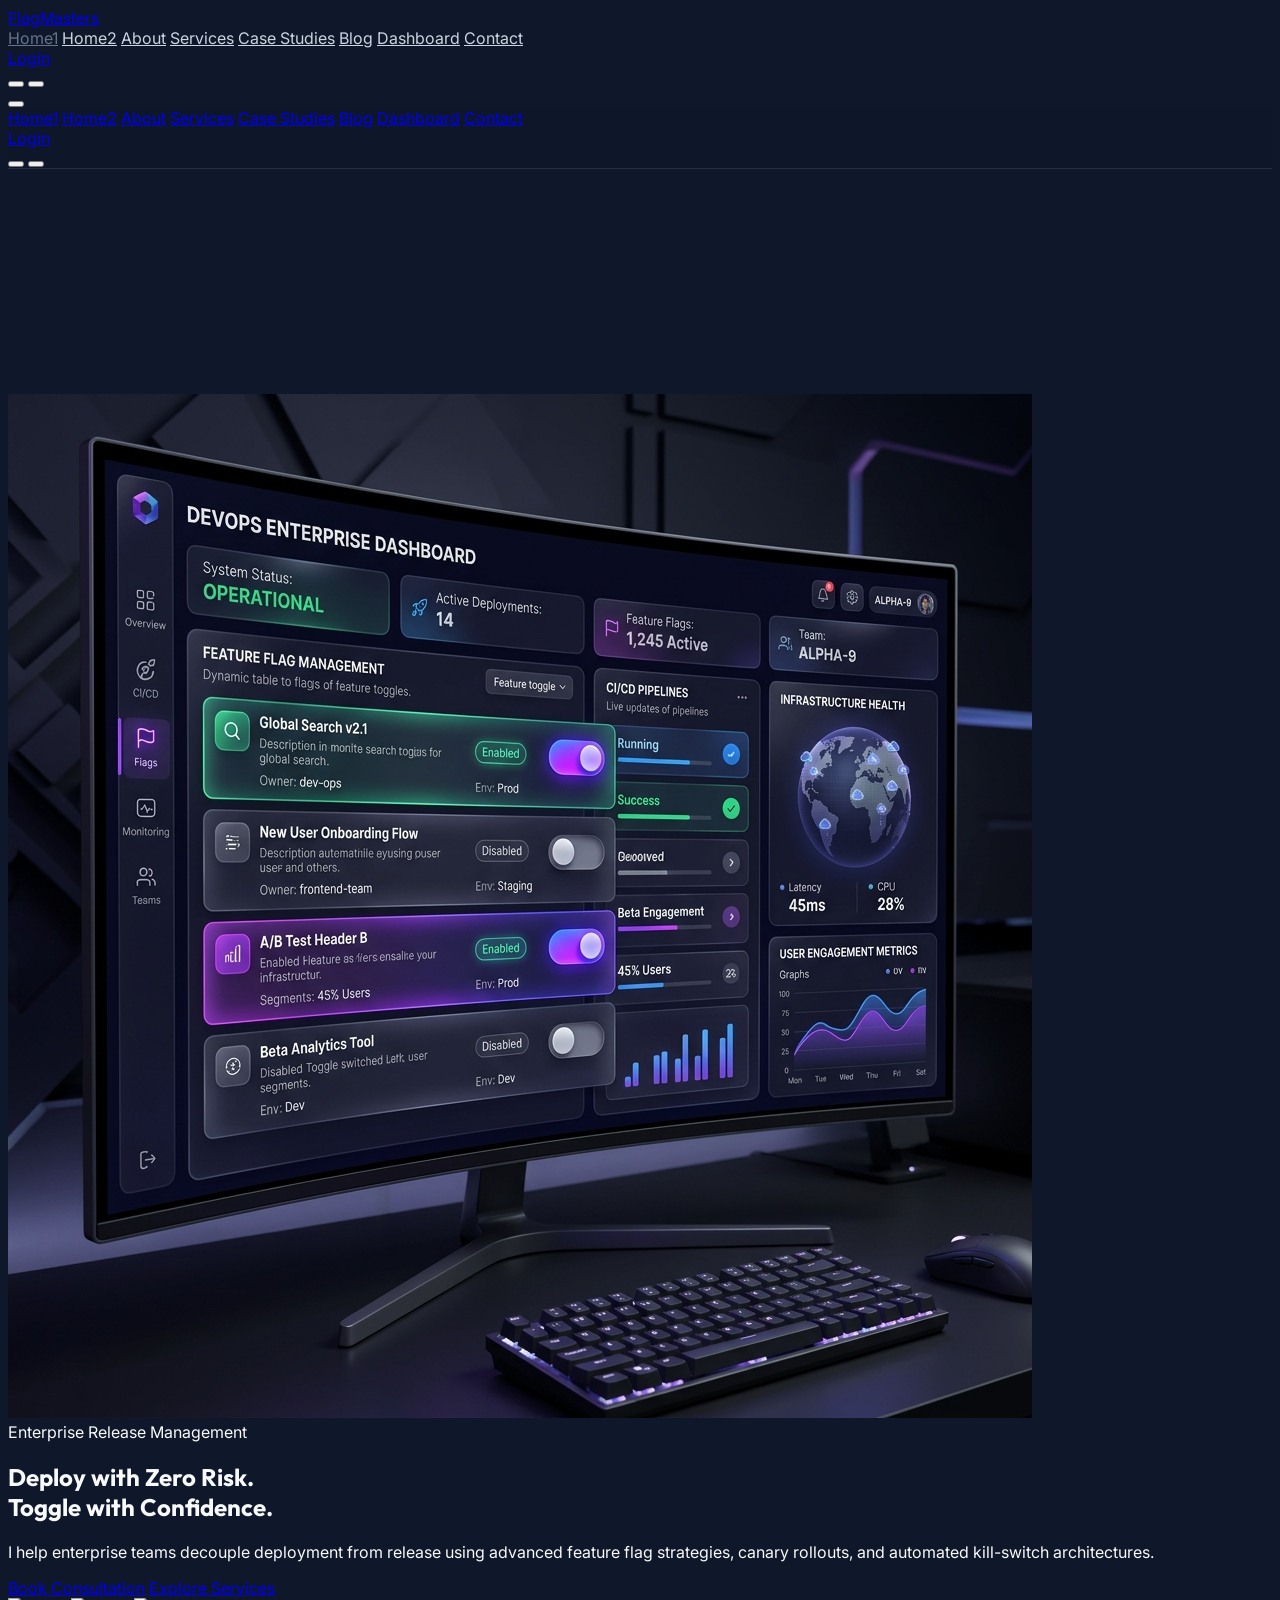
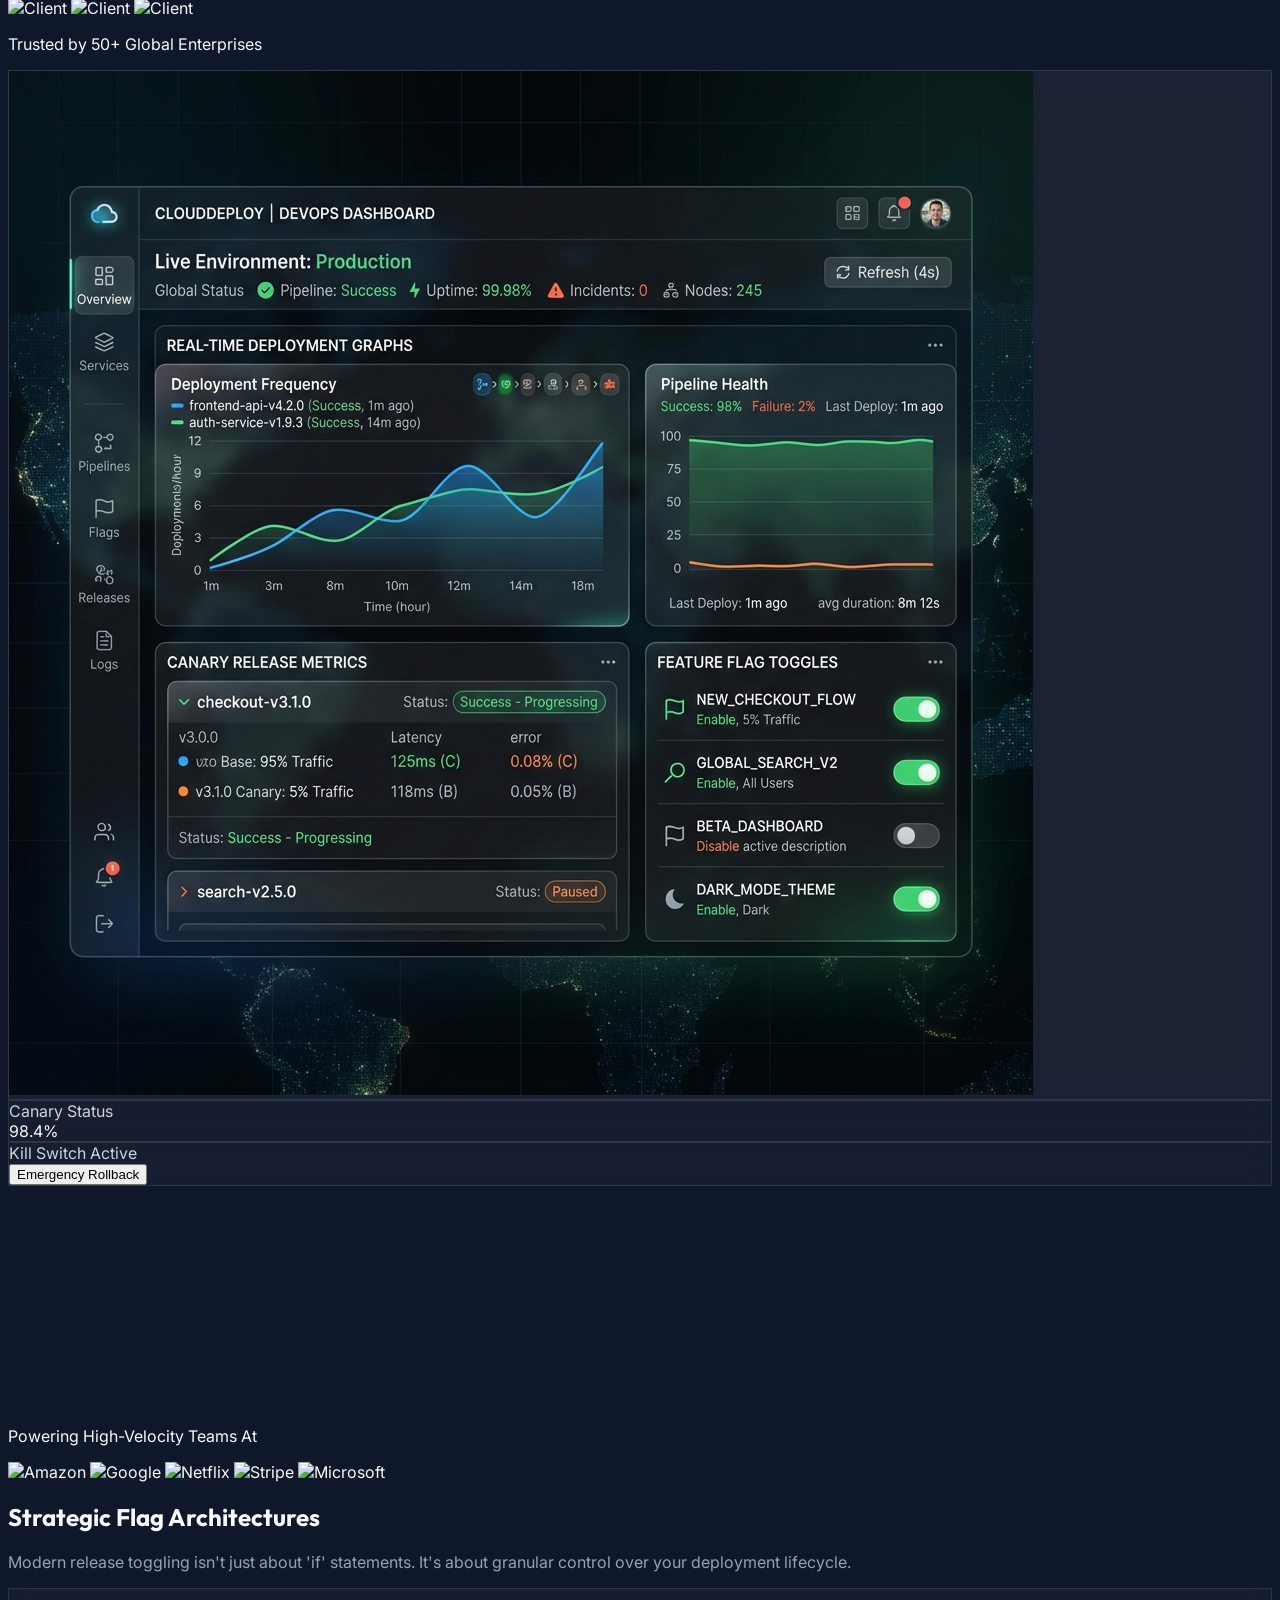
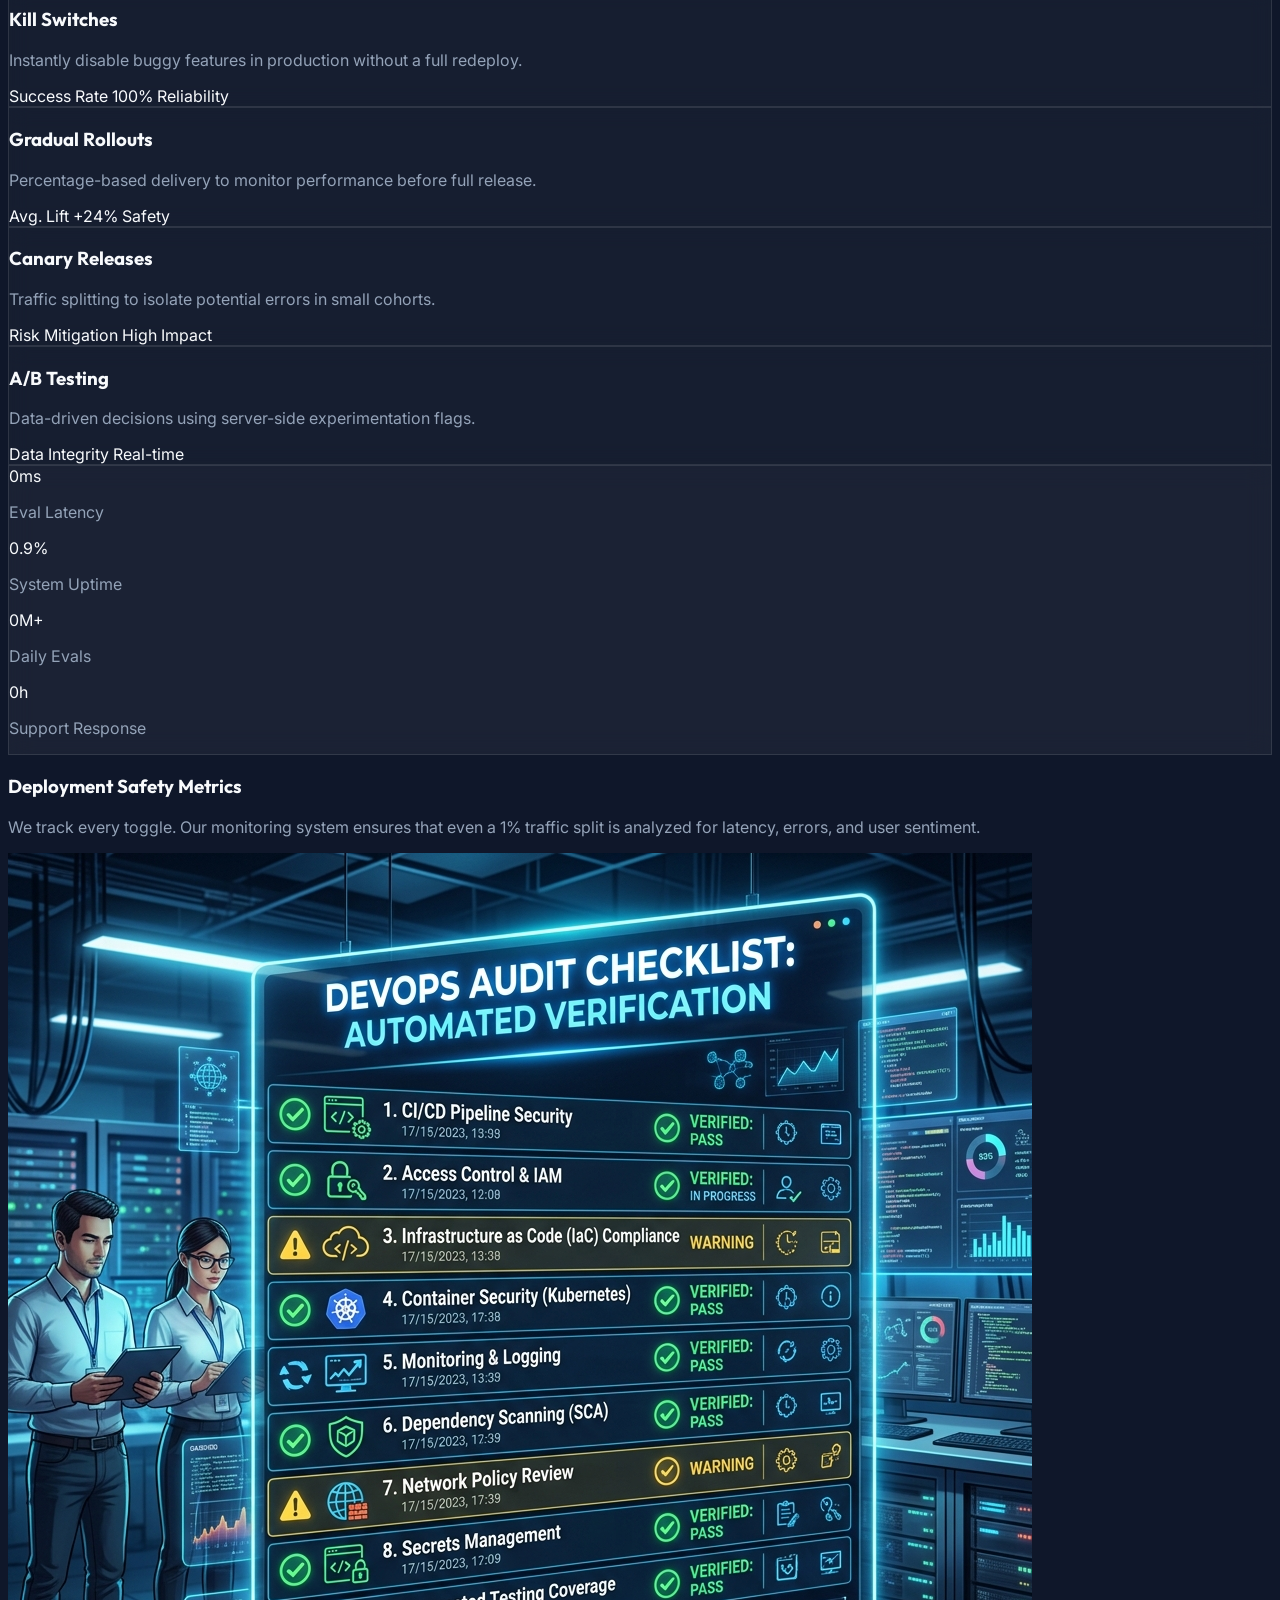
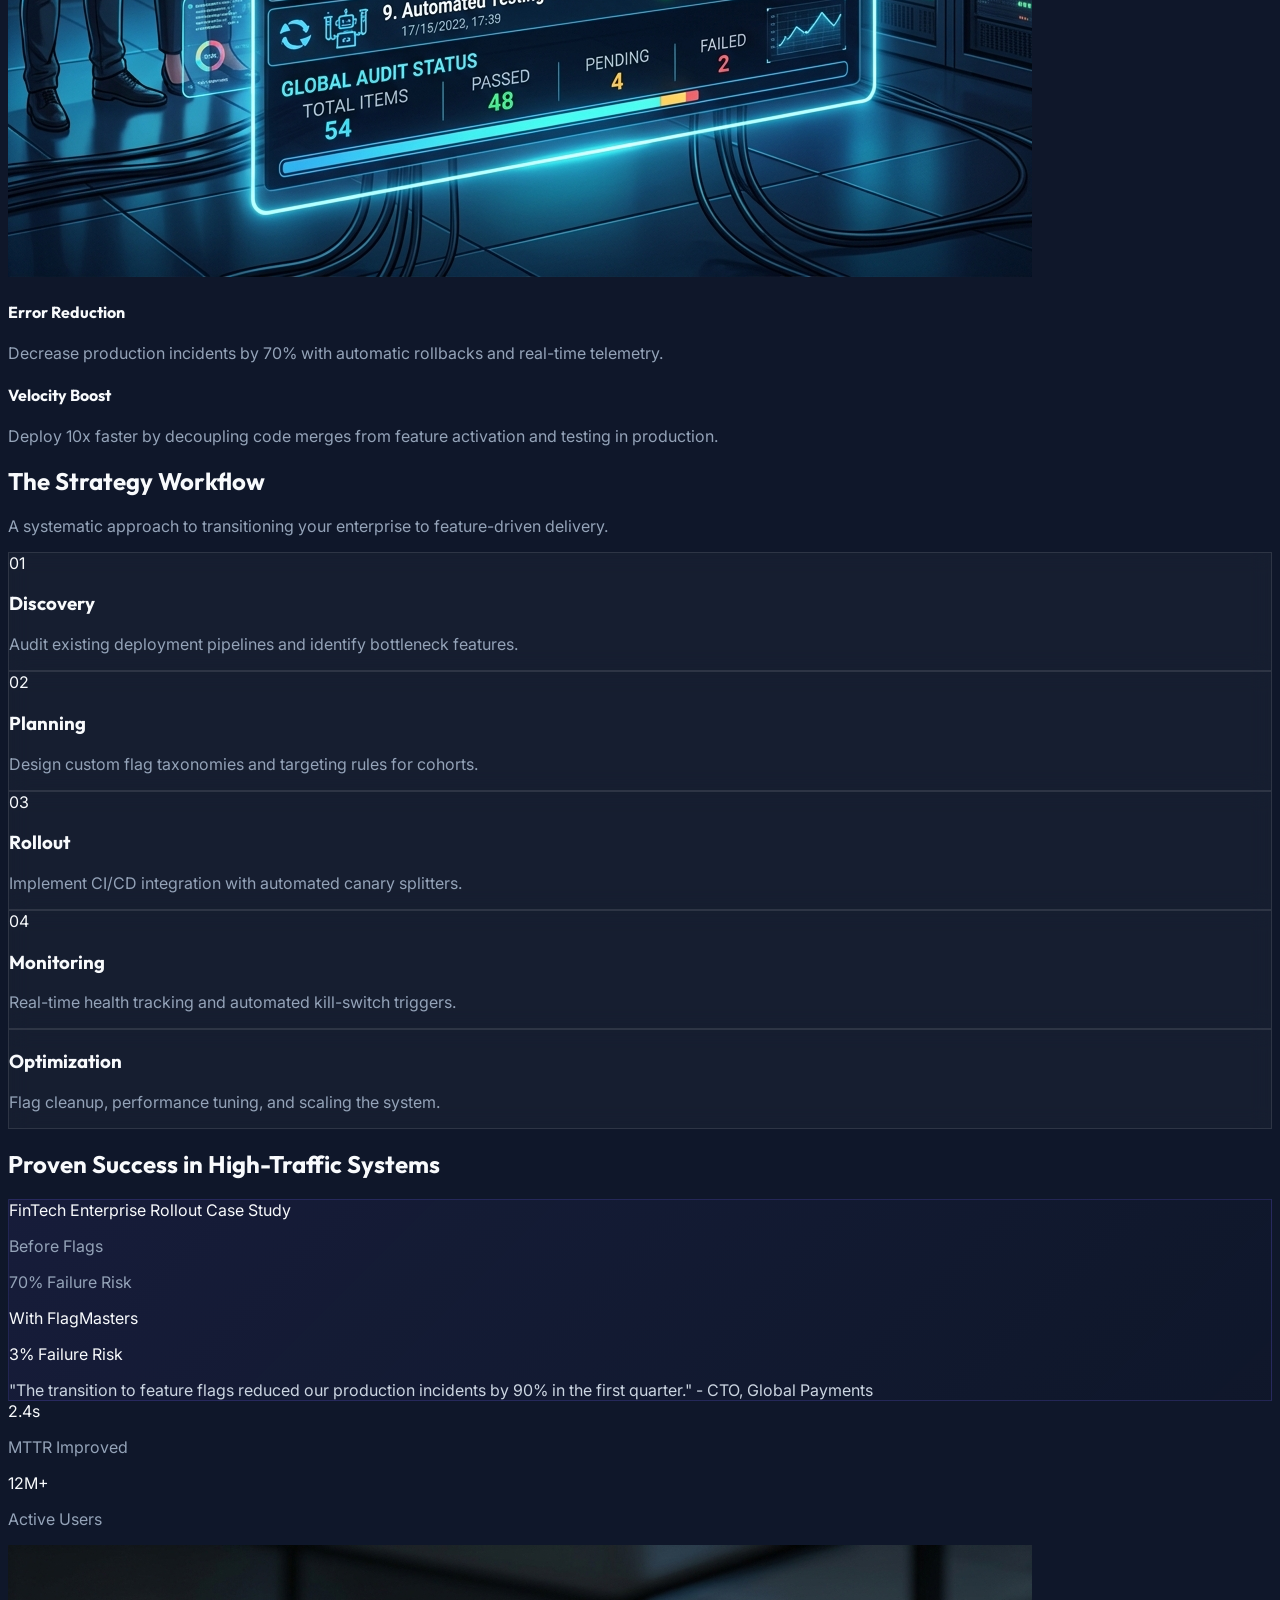
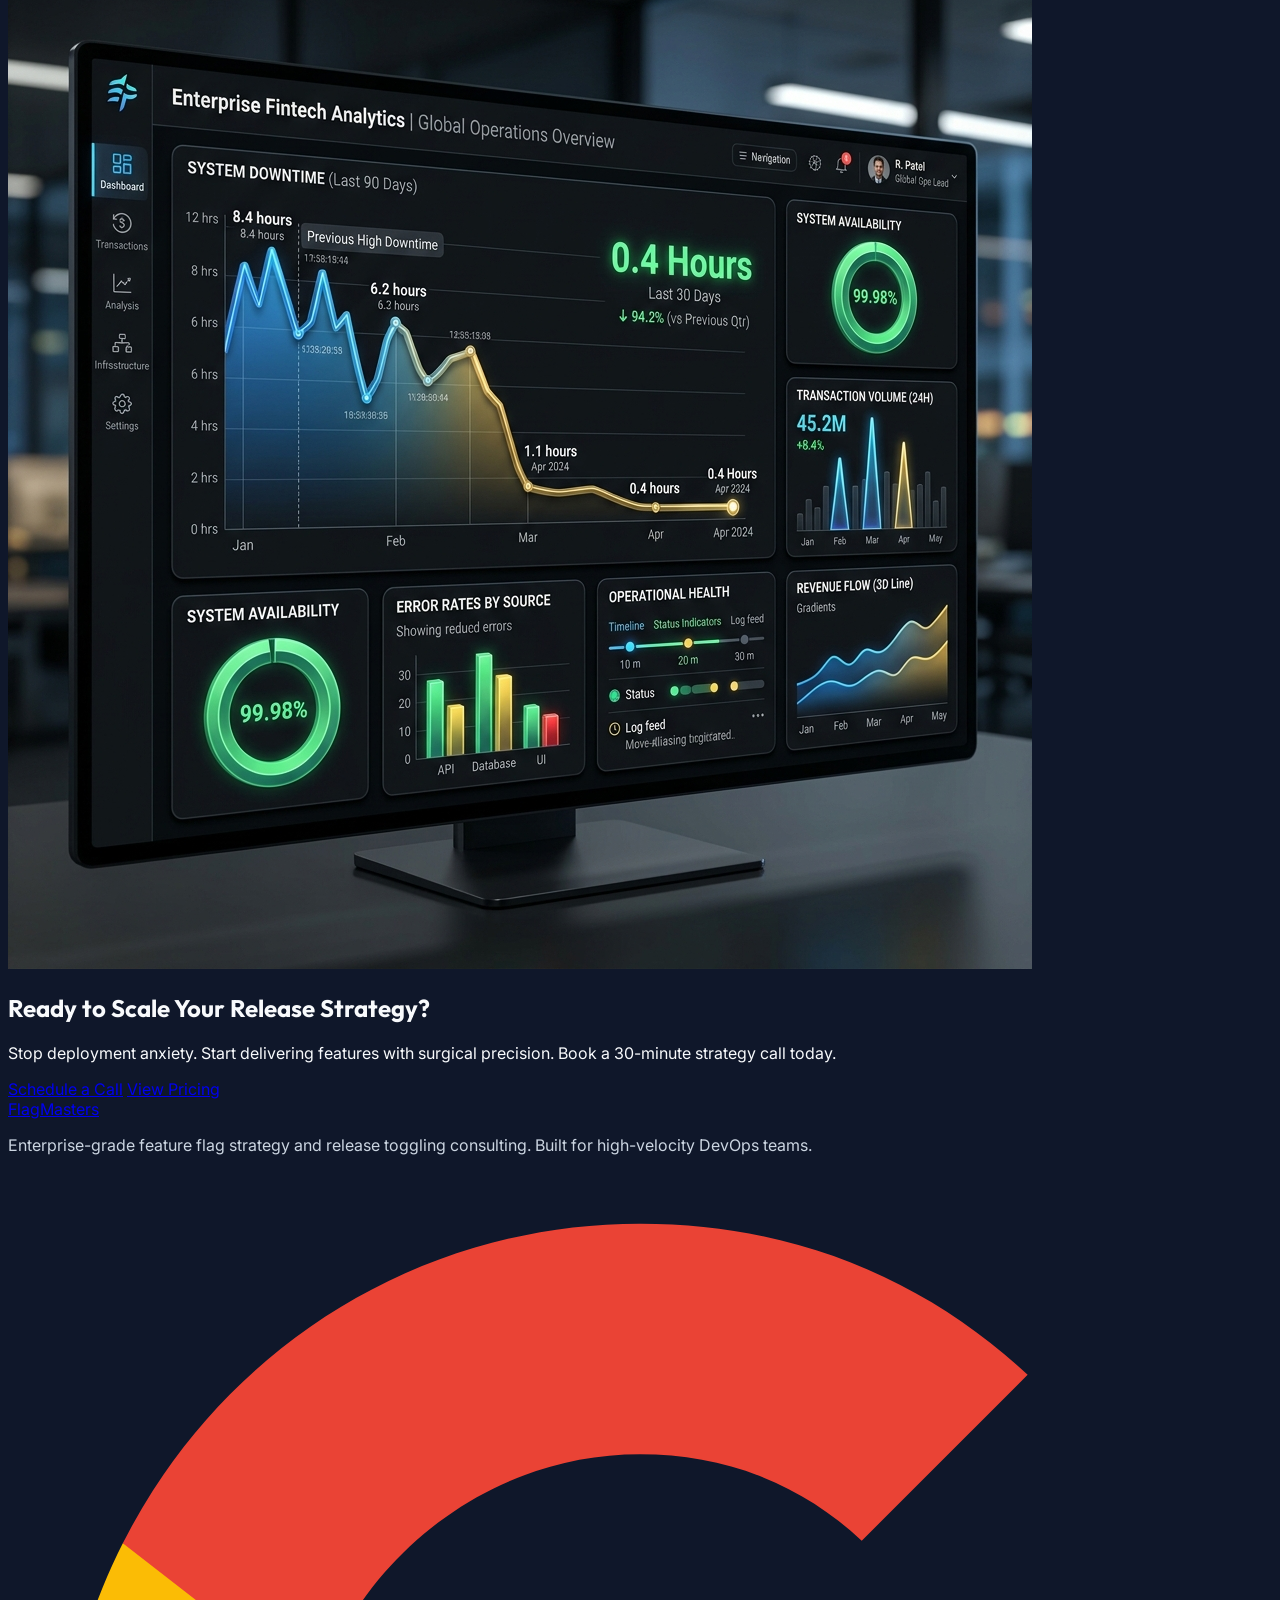
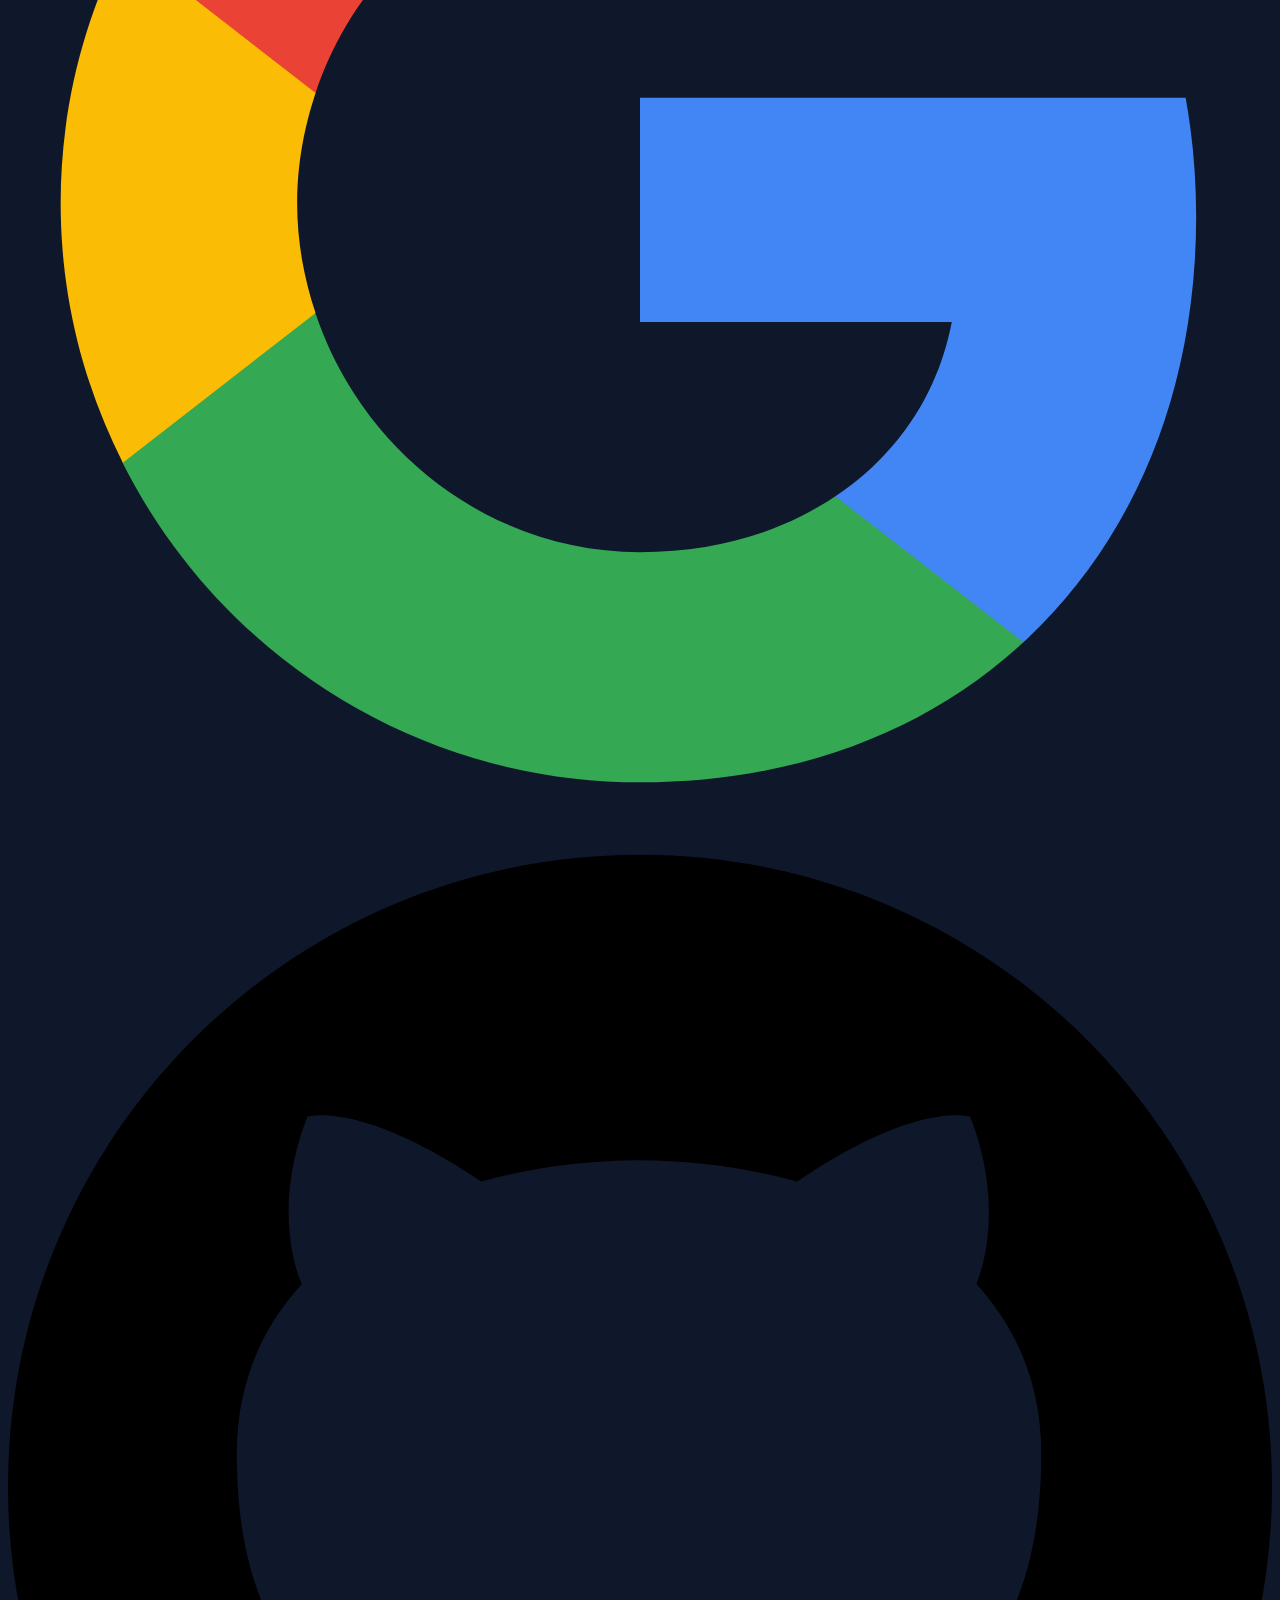
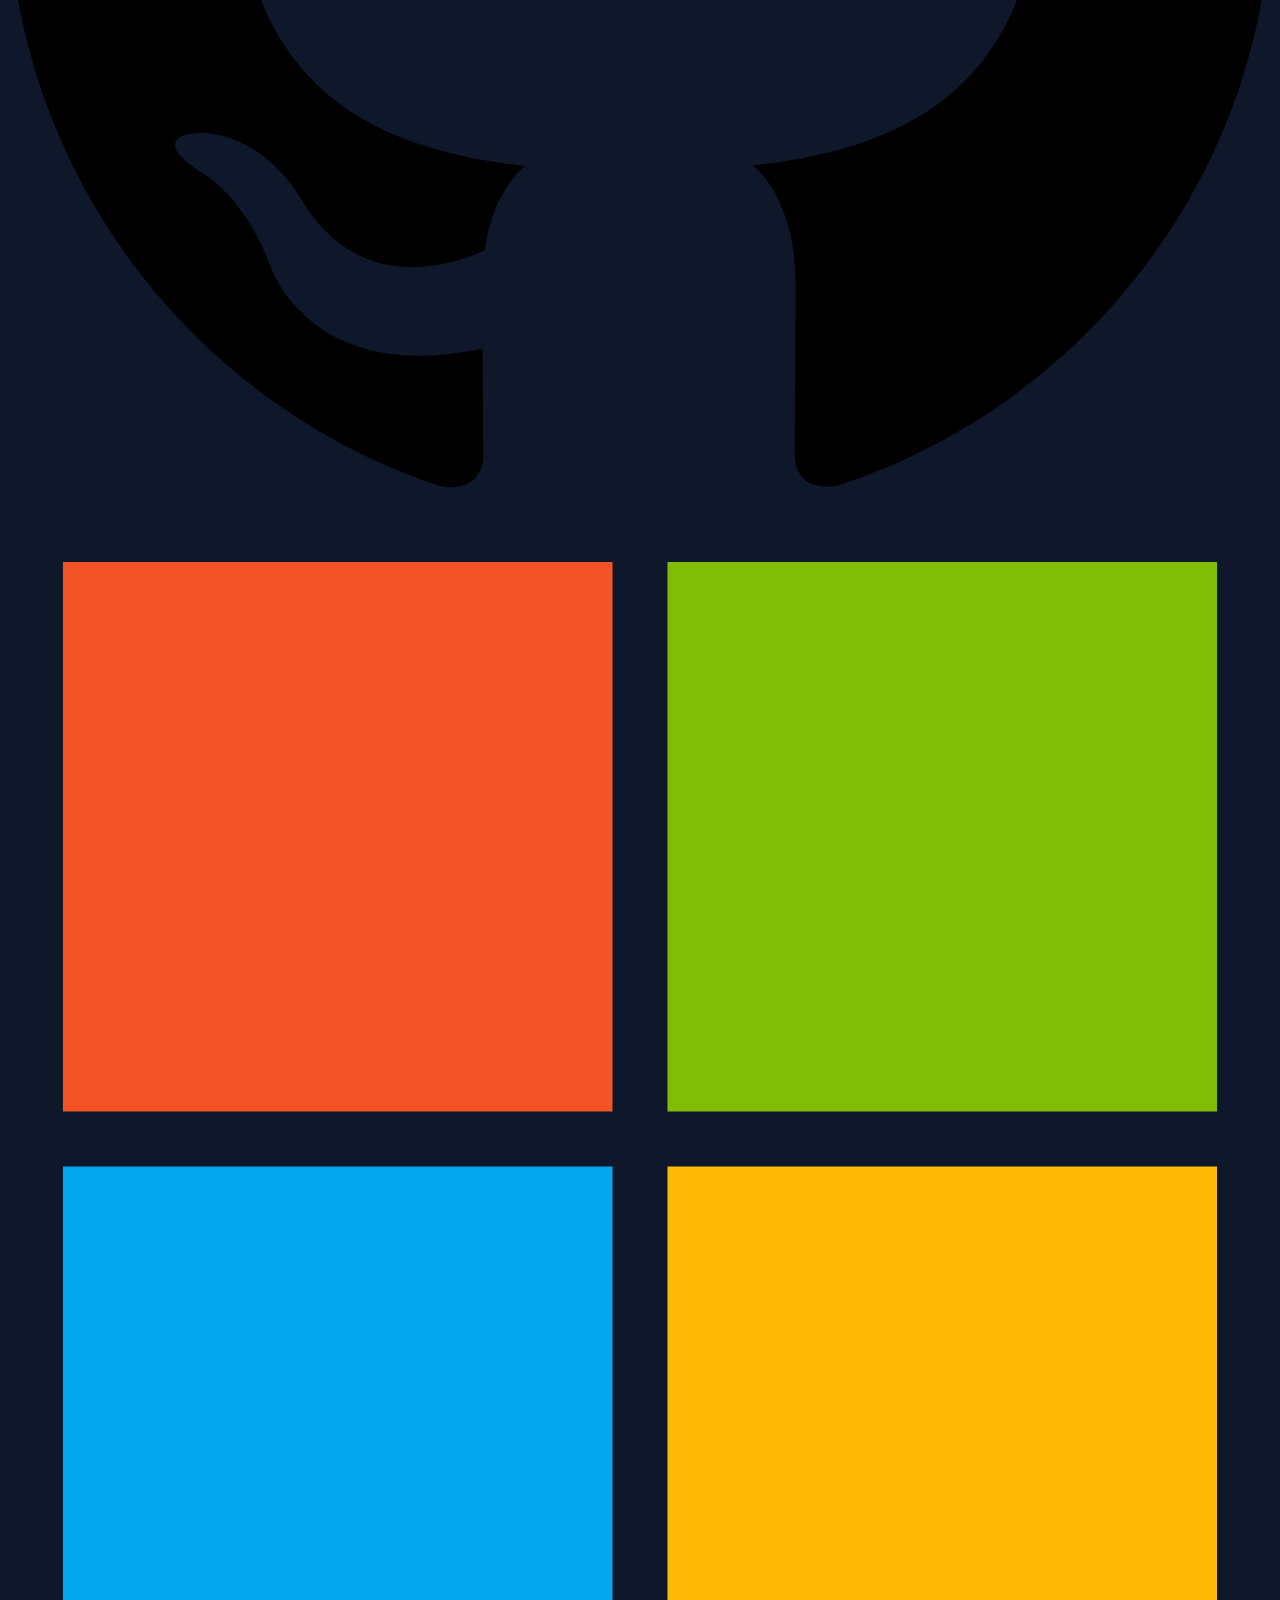
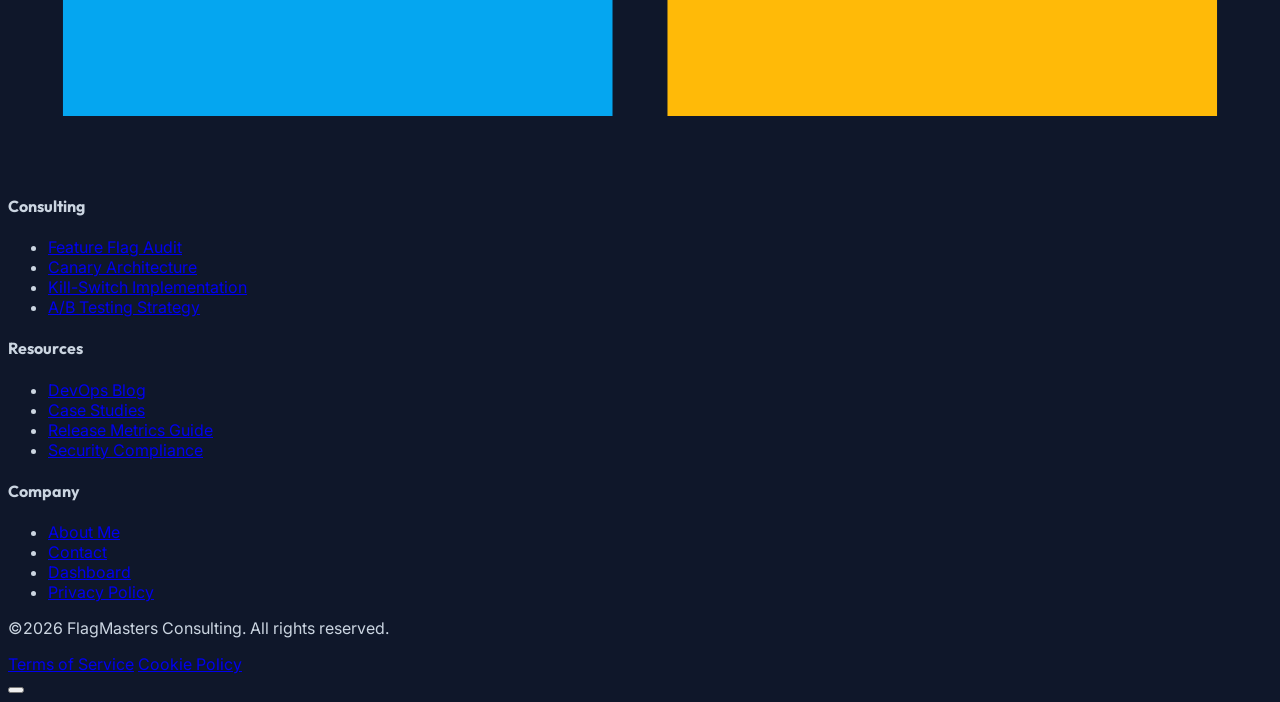
==== commit 369ea124: "dashboard" ====
--- a/index.html
+++ b/index.html
@@ -89,17 +89,14 @@
             <a href="contact.html" class="text-lg font-medium text-slate-900 dark:text-slate-100 hover:text-primary transition-colors">Contact</a>
             <div class="pt-4 flex flex-col space-y-3">
                 <a href="login.html" class="w-full py-4 bg-primary text-white text-center rounded-2xl font-bold shadow-lg shadow-primary/20 hover:bg-primary/90 hover:scale-[1.02] transition-all active:scale-[0.98]">Login</a>
-                <div class="flex items-center justify-between pt-4 border-t border-slate-200 dark:border-slate-800">
-                    <span class="text-[10px] font-bold text-slate-500 uppercase tracking-widest">System</span>
-                    <div class="flex items-center space-x-2">
-                        <button class="rtl-toggle p-2.5 bg-slate-100 dark:bg-slate-800 text-slate-600 dark:text-slate-400 rounded-xl hover:bg-primary hover:text-white transition-all">
-                            <i data-lucide="languages" class="w-5 h-5"></i>
-                        </button>
-                        <button class="theme-toggle p-2.5 bg-slate-100 dark:bg-slate-800 text-slate-600 dark:text-slate-400 rounded-xl hover:bg-primary hover:text-white transition-all">
-                            <i data-lucide="sun" class="w-5 h-5 dark:hidden"></i>
-                            <i data-lucide="moon" class="w-5 h-5 hidden dark:block"></i>
-                        </button>
-                    </div>
+                <div class="flex items-center justify-center space-x-4 pt-4 border-t border-slate-200 dark:border-slate-800">
+                    <button class="rtl-toggle p-2.5 bg-slate-100 dark:bg-slate-800 text-slate-600 dark:text-slate-400 rounded-xl hover:bg-primary hover:text-white transition-all">
+                        <i data-lucide="languages" class="w-5 h-5"></i>
+                    </button>
+                    <button class="theme-toggle p-2.5 bg-slate-100 dark:bg-slate-800 text-slate-600 dark:text-slate-400 rounded-xl hover:bg-primary hover:text-white transition-all">
+                        <i data-lucide="sun" class="w-5 h-5 dark:hidden"></i>
+                        <i data-lucide="moon" class="w-5 h-5 hidden dark:block"></i>
+                    </button>
                 </div>
             </div>
         </div>
@@ -166,12 +163,12 @@
         <section class="py-12 border-b border-slate-200 dark:border-slate-900 bg-white/50 dark:bg-slate-950/50 backdrop-blur-sm">
             <div class="container mx-auto px-8 sm:px-12 lg:px-16">
                 <p class="text-center text-xs font-bold text-slate-400 uppercase tracking-[0.2em] mb-10">Powering High-Velocity Teams At</p>
-                <div class="flex flex-wrap justify-center items-center gap-8 md:gap-16 lg:gap-24 opacity-40 grayscale hover:grayscale-0 transition-all duration-500">
-                    <img src="https://www.vectorlogo.zone/logos/amazon/amazon-ar21.svg" alt="Amazon" class="h-8 sm:h-10">
-                    <img src="https://www.vectorlogo.zone/logos/google/google-ar21.svg" alt="Google" class="h-8 sm:h-10">
-                    <img src="https://www.vectorlogo.zone/logos/netflix/netflix-ar21.svg" alt="Netflix" class="h-8 sm:h-10">
-                    <img src="https://www.vectorlogo.zone/logos/stripe/stripe-ar21.svg" alt="Stripe" class="h-8 sm:h-10">
-                    <img src="https://www.vectorlogo.zone/logos/microsoft/microsoft-ar21.svg" alt="Microsoft" class="h-8 sm:h-10">
+                <div class="flex flex-wrap justify-center items-center gap-8 md:gap-16 lg:gap-24">
+                    <img src="https://www.vectorlogo.zone/logos/amazon/amazon-ar21.svg" alt="Amazon" class="h-8 sm:h-10 opacity-50 grayscale hover:opacity-100 hover:grayscale-0 transition-all duration-300 transform hover:scale-110">
+                    <img src="https://www.vectorlogo.zone/logos/google/google-ar21.svg" alt="Google" class="h-8 sm:h-10 opacity-50 grayscale hover:opacity-100 hover:grayscale-0 transition-all duration-300 transform hover:scale-110">
+                    <img src="https://www.vectorlogo.zone/logos/netflix/netflix-ar21.svg" alt="Netflix" class="h-8 sm:h-10 opacity-50 grayscale hover:opacity-100 hover:grayscale-0 transition-all duration-300 transform hover:scale-110">
+                    <img src="https://www.vectorlogo.zone/logos/stripe/stripe-ar21.svg" alt="Stripe" class="h-8 sm:h-10 opacity-50 grayscale hover:opacity-100 hover:grayscale-0 transition-all duration-300 transform hover:scale-110">
+                    <img src="https://www.vectorlogo.zone/logos/microsoft/microsoft-ar21.svg" alt="Microsoft" class="h-8 sm:h-10 opacity-50 grayscale hover:opacity-100 hover:grayscale-0 transition-all duration-300 transform hover:scale-110">
                 </div>
             </div>
         </section>
--- a/assets/css/style.css
+++ b/assets/css/style.css
@@ -285,33 +285,46 @@
 
 /* Navbar utilities */
 header {
-    background: rgba(15, 23, 42, 0.8);
+    background: transparent;
+    backdrop-filter: none;
+    -webkit-backdrop-filter: none;
+    border-bottom: 1px solid transparent;
+    box-shadow: none;
+    transition: all 0.4s cubic-bezier(0.4, 0, 0.2, 1);
+}
+
+[data-theme='light'] header {
+    background: transparent;
+    border-bottom-color: transparent;
+    box-shadow: none;
+}
+
+header.scrolled, header.menu-open {
+    padding-top: 0.25rem;
+    padding-bottom: 0.25rem;
+    background: rgba(2, 6, 23, 0.9);
     backdrop-filter: blur(16px);
     -webkit-backdrop-filter: blur(16px);
     border-bottom: 1px solid rgba(255, 255, 255, 0.08);
-    box-shadow: 0 4px 20px rgba(0, 0, 0, 0.2);
-    transition: all 0.4s cubic-bezier(0.4, 0, 0.2, 1);
-}
-
-[data-theme='light'] header {
-    background: rgba(255, 255, 255, 0.85);
+    box-shadow: 0 10px 30px rgba(0, 0, 0, 0.3);
+}
+
+[data-theme='light'] header.scrolled, [data-theme='light'] header.menu-open {
+    background: rgba(255, 255, 255, 0.95);
     border-bottom: 1px solid rgba(0, 0, 0, 0.05);
-    box-shadow: 0 4px 20px rgba(0, 0, 0, 0.05);
-}
-
-header.scrolled {
-    padding-top: 0.5rem;
-    padding-bottom: 0.5rem;
-    background: rgba(15, 23, 42, 0.95);
-}
-
-[data-theme='light'] header.scrolled {
-    background: rgba(255, 255, 255, 0.98);
+    box-shadow: 0 10px 30px rgba(0, 0, 0, 0.05);
 }
 
 .hero-section {
-    padding-top: 10rem;
-    padding-bottom: 10rem;
+    padding-top: 6rem;
+    padding-bottom: 6rem;
+}
+
+@media (min-width: 768px) {
+    .hero-section {
+        padding-top: 8rem;
+        padding-bottom: 8rem;
+    }
 }
 
 @media (min-width: 1024px) {
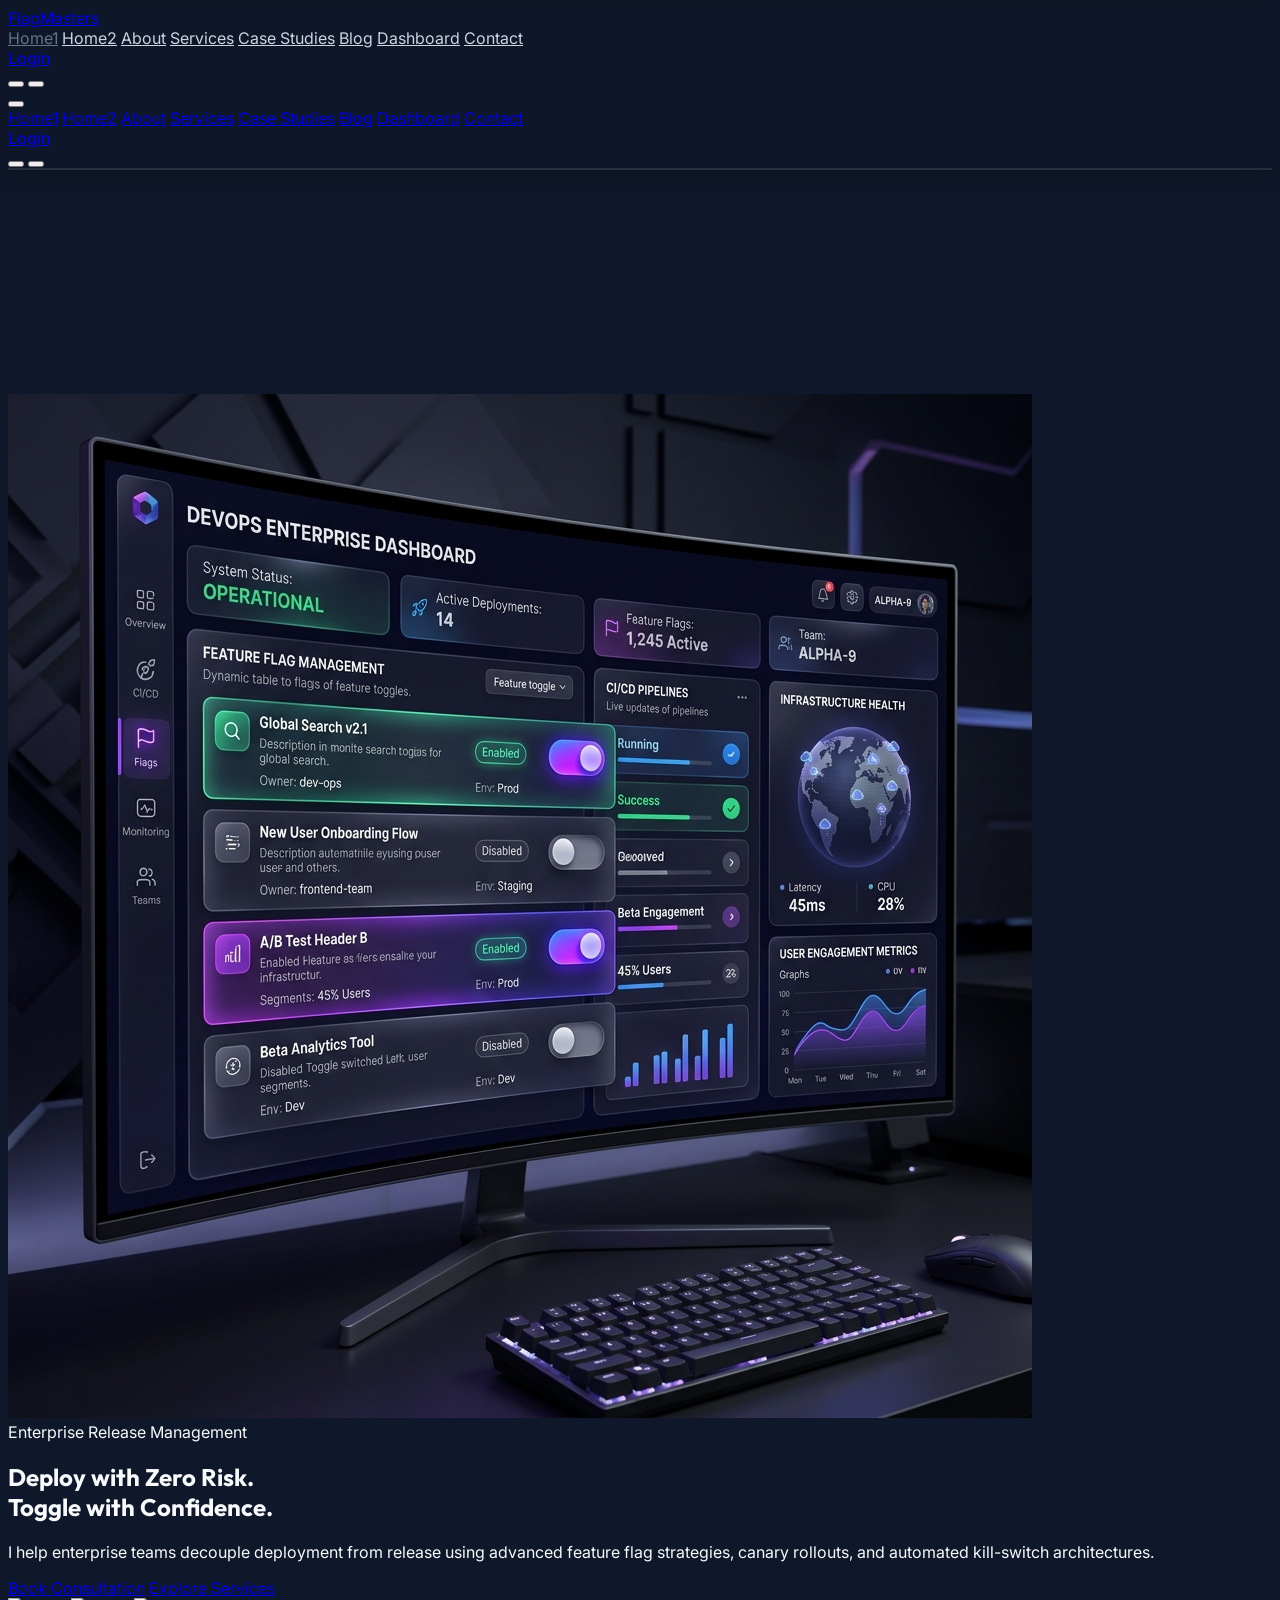
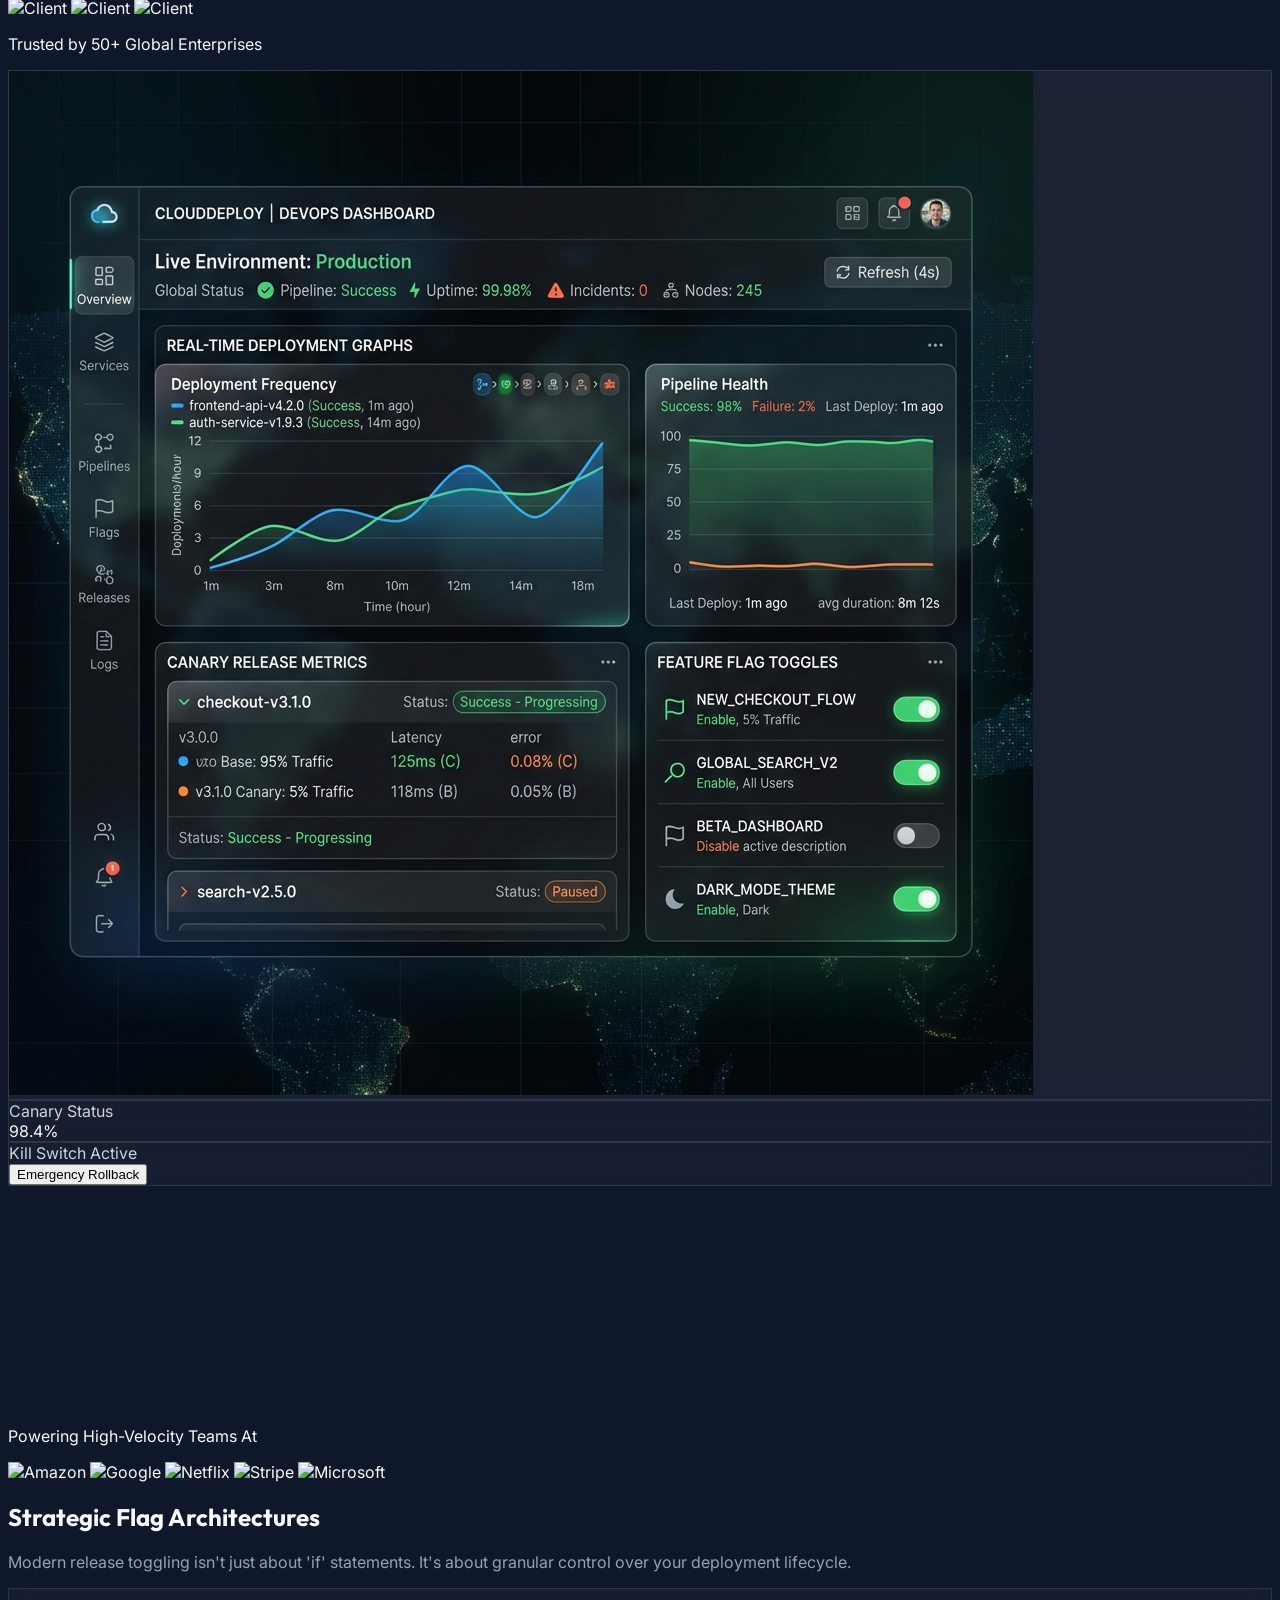
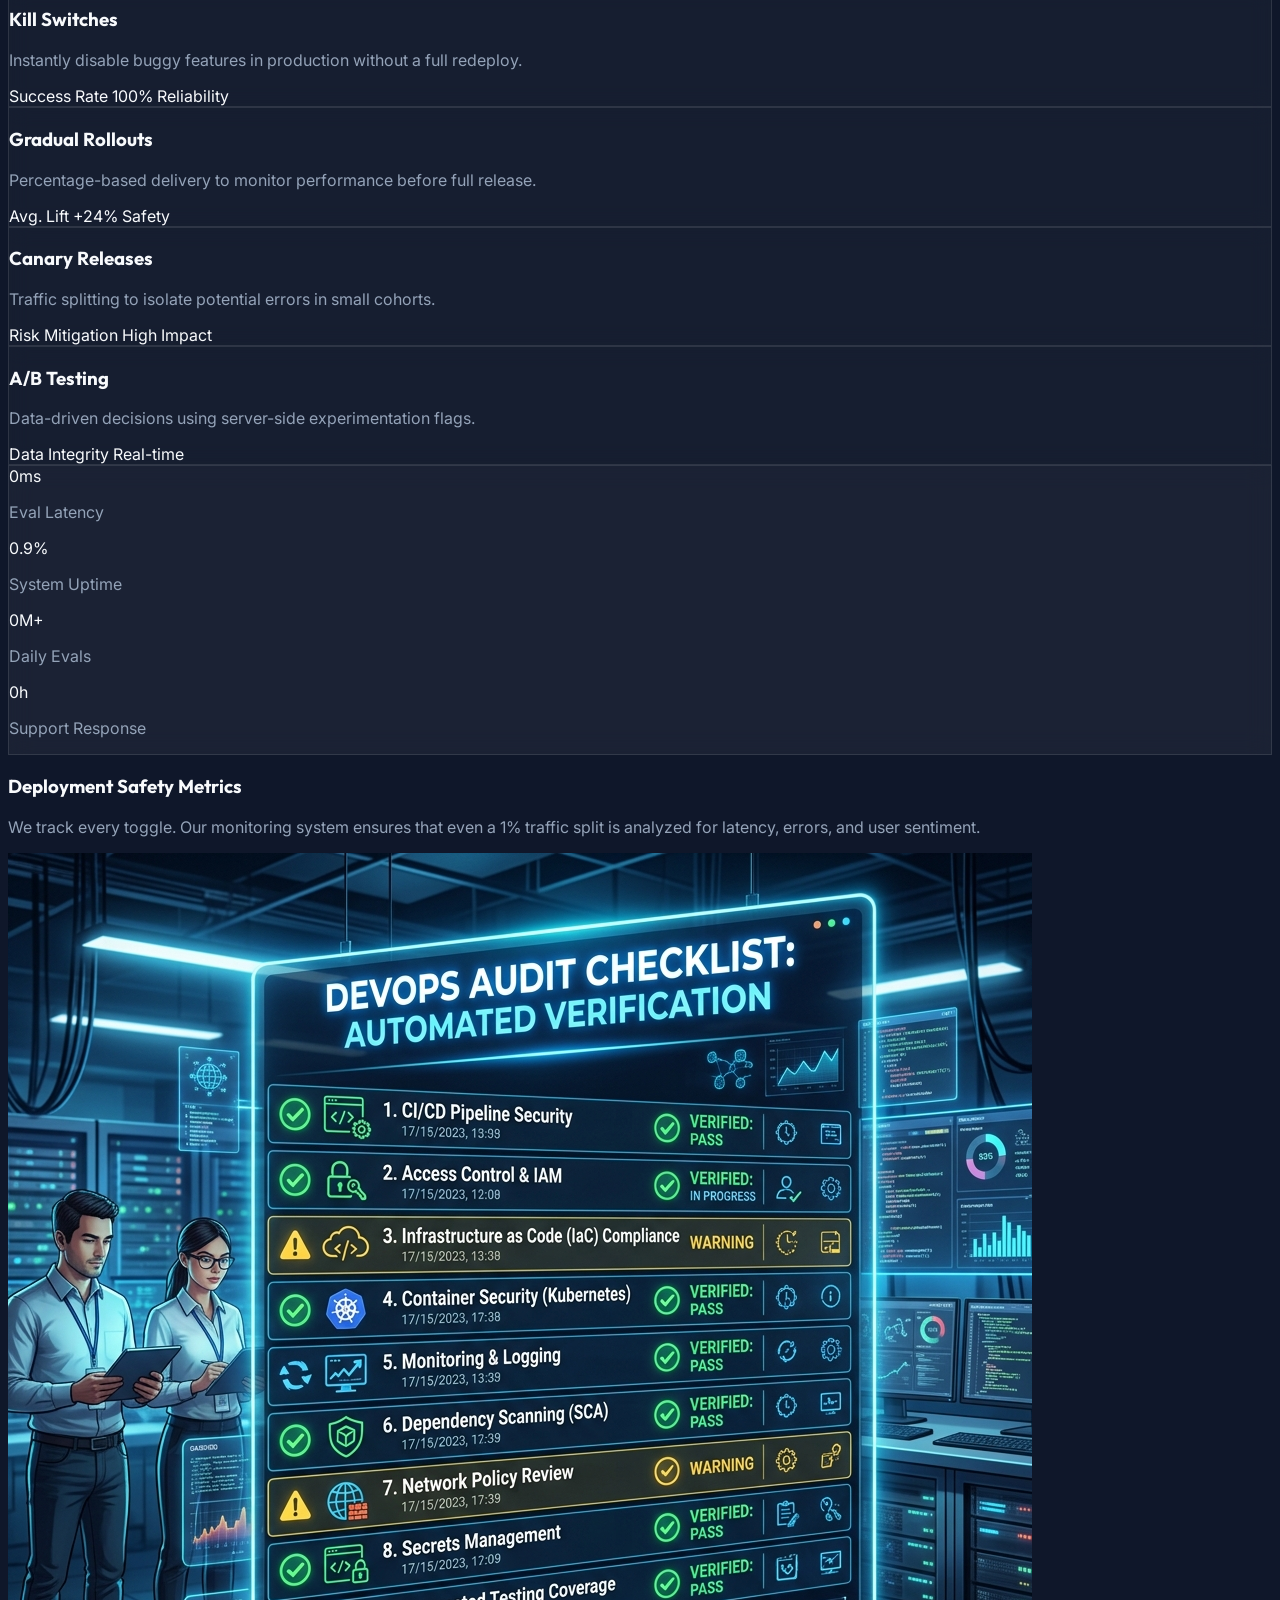
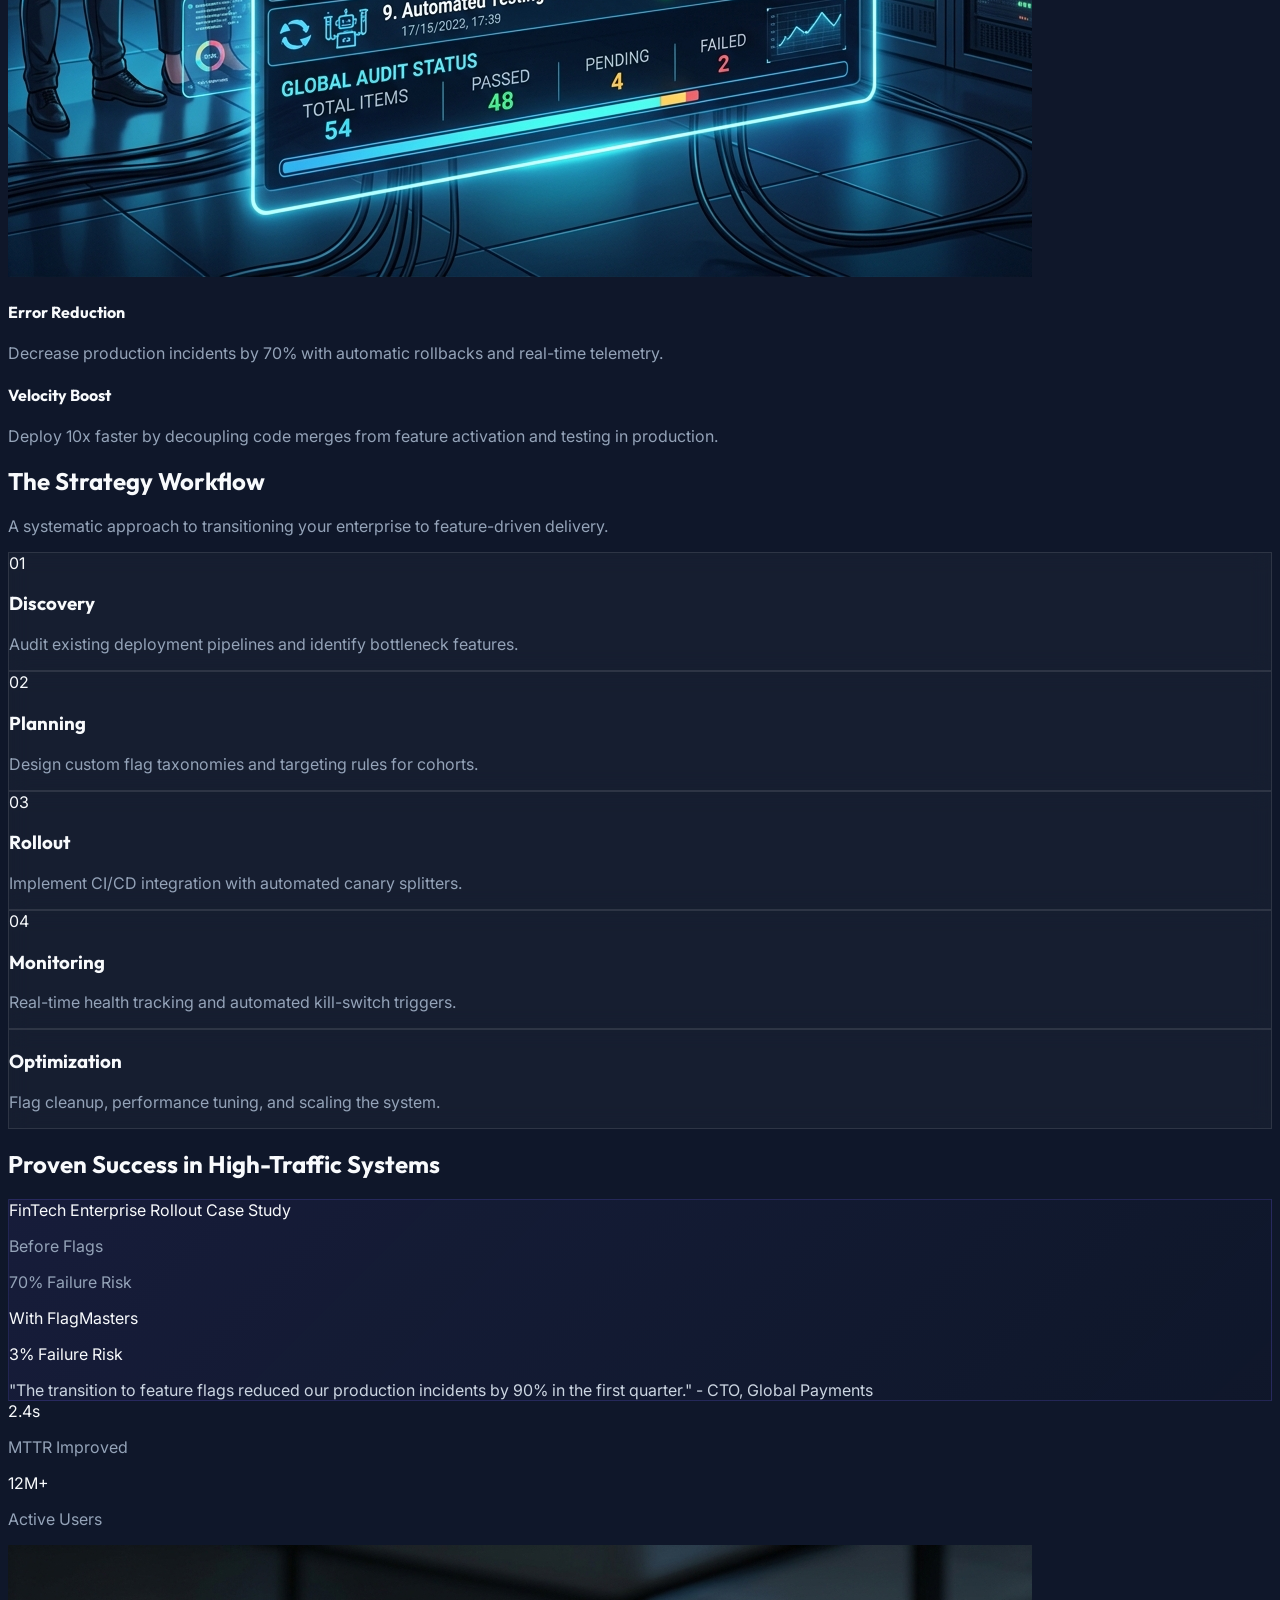
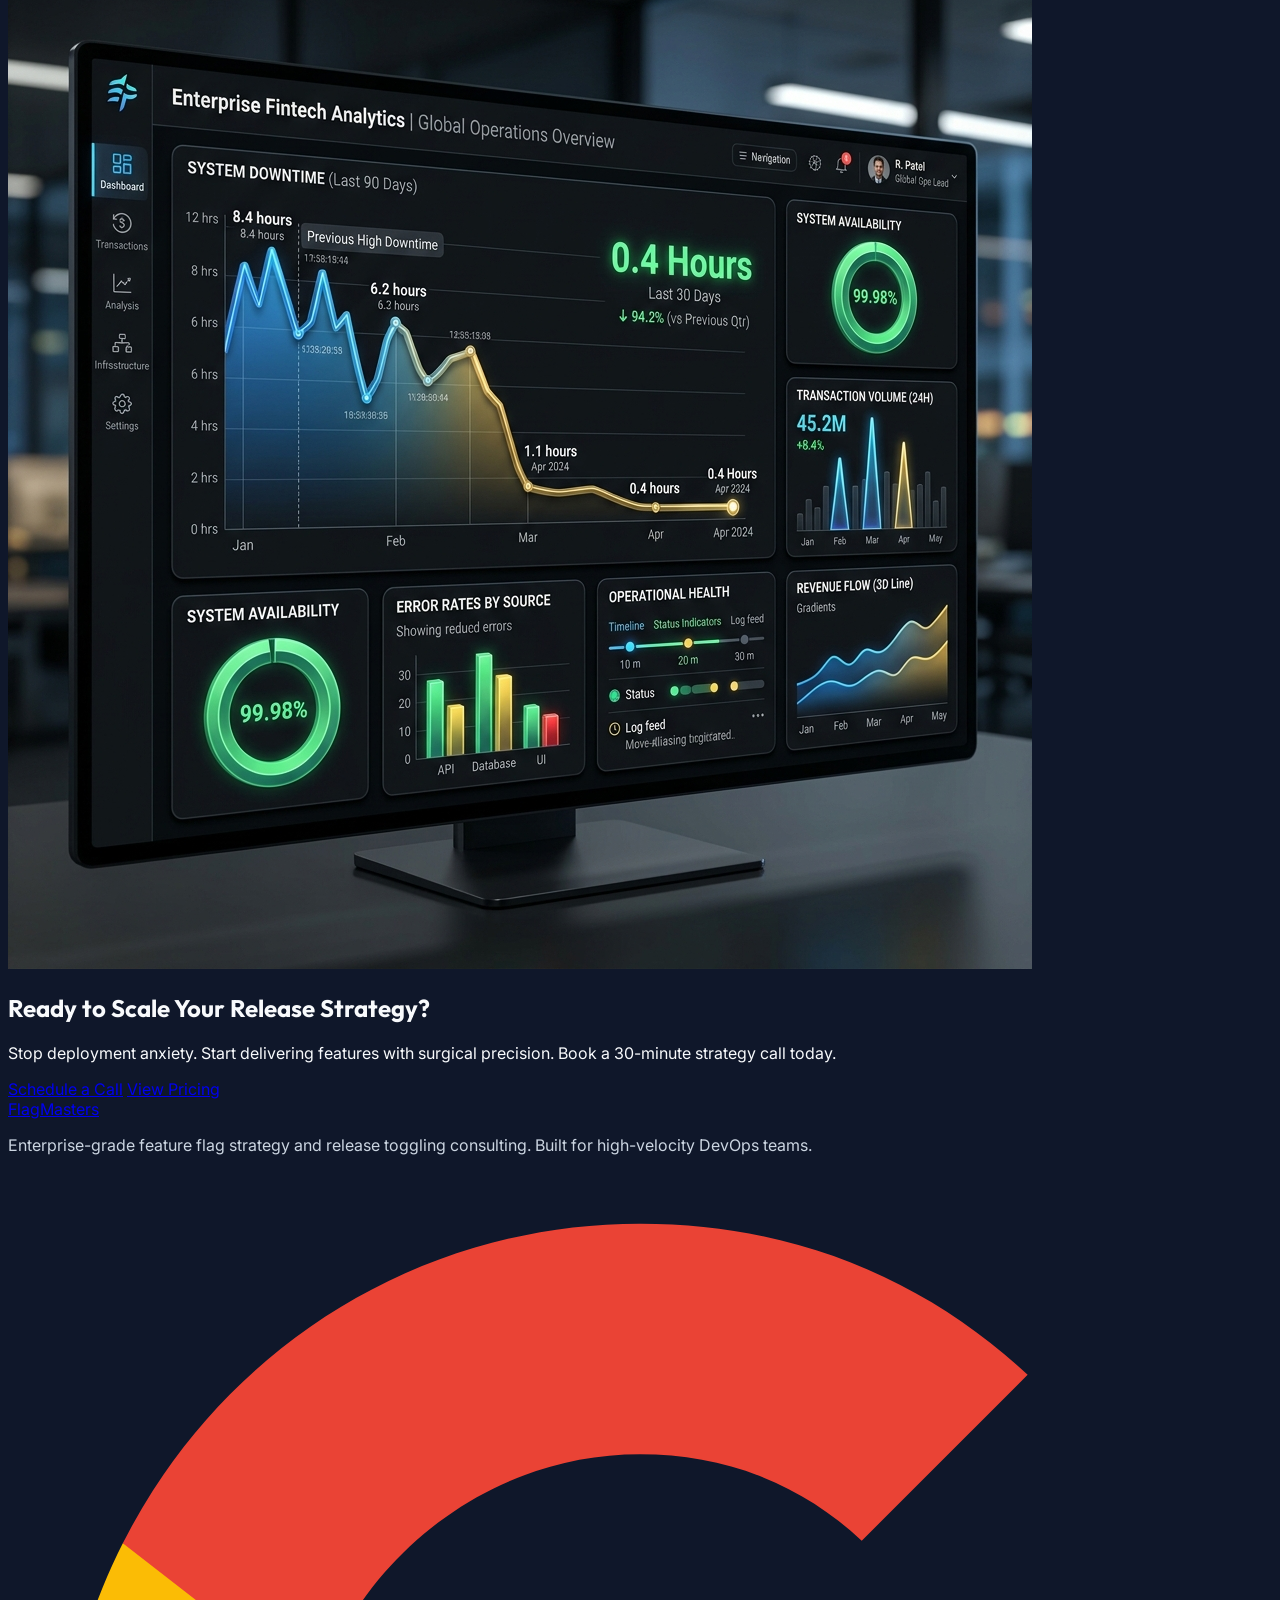
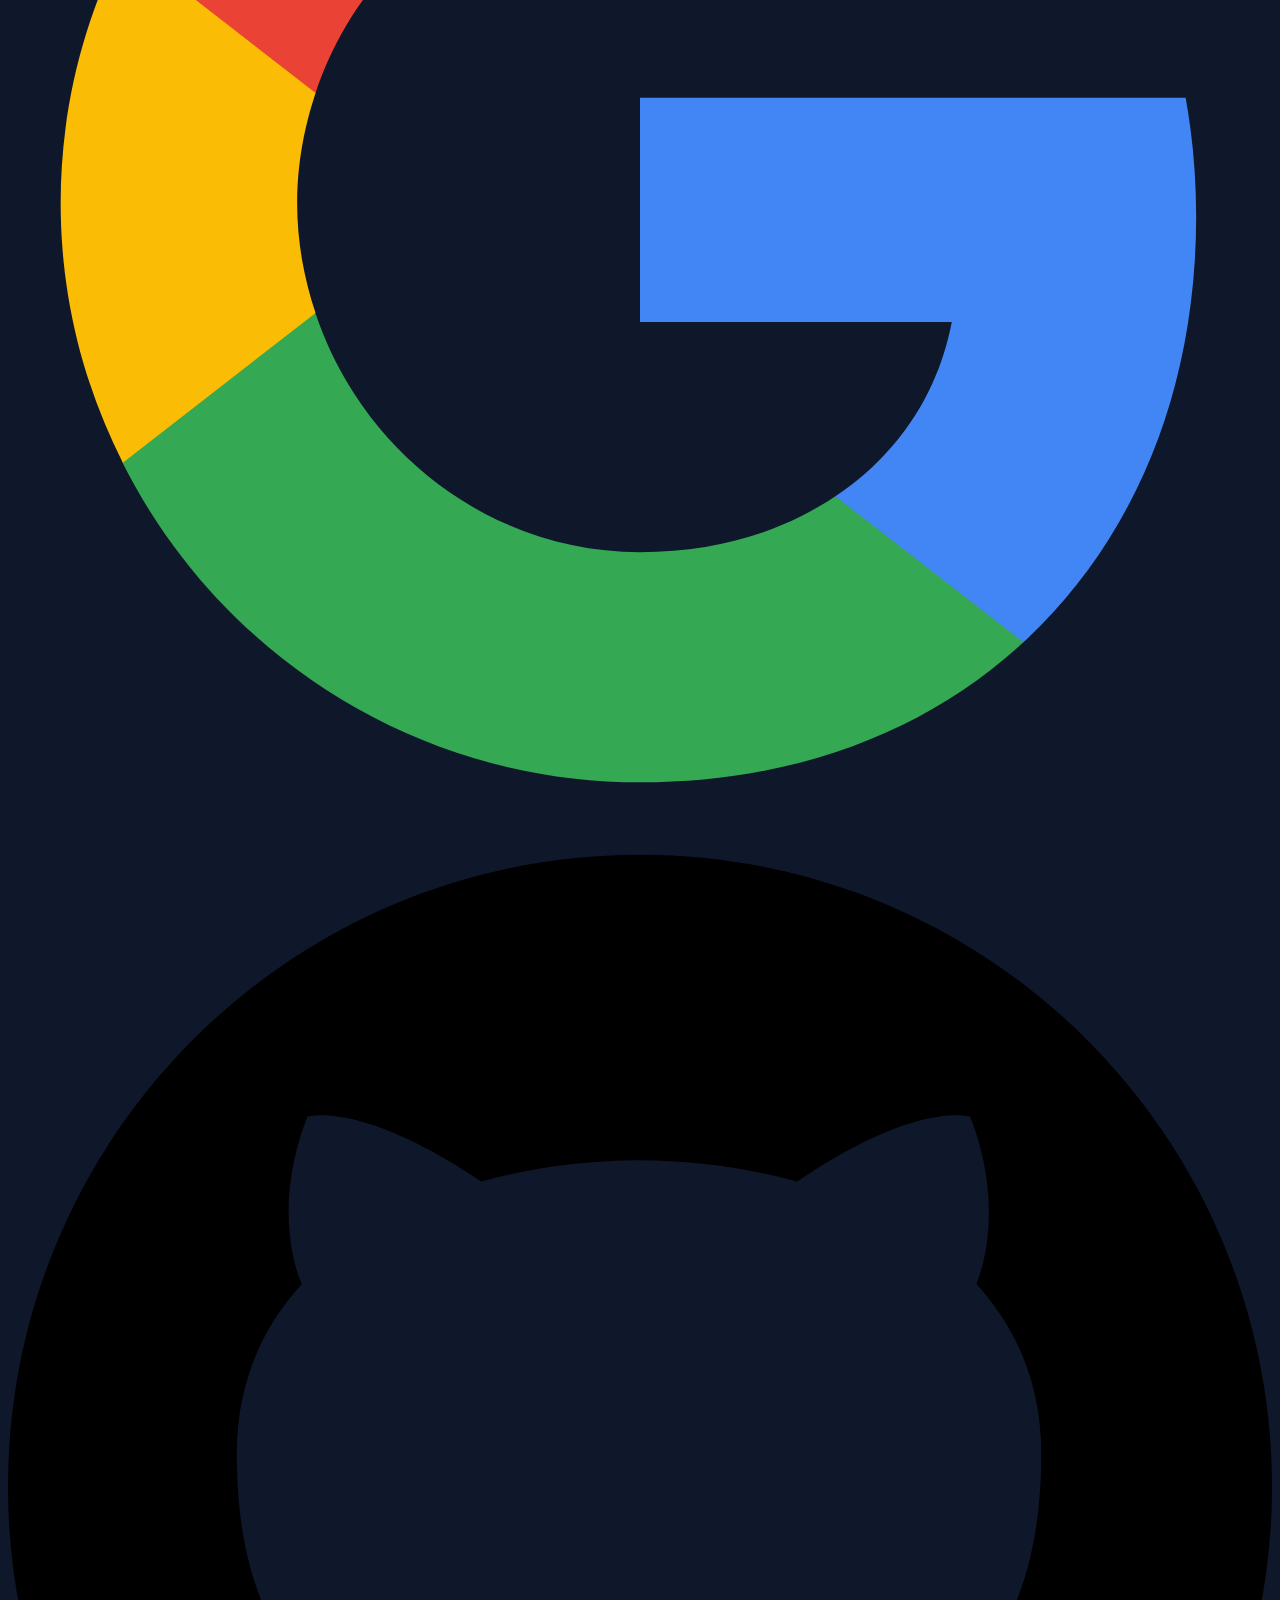
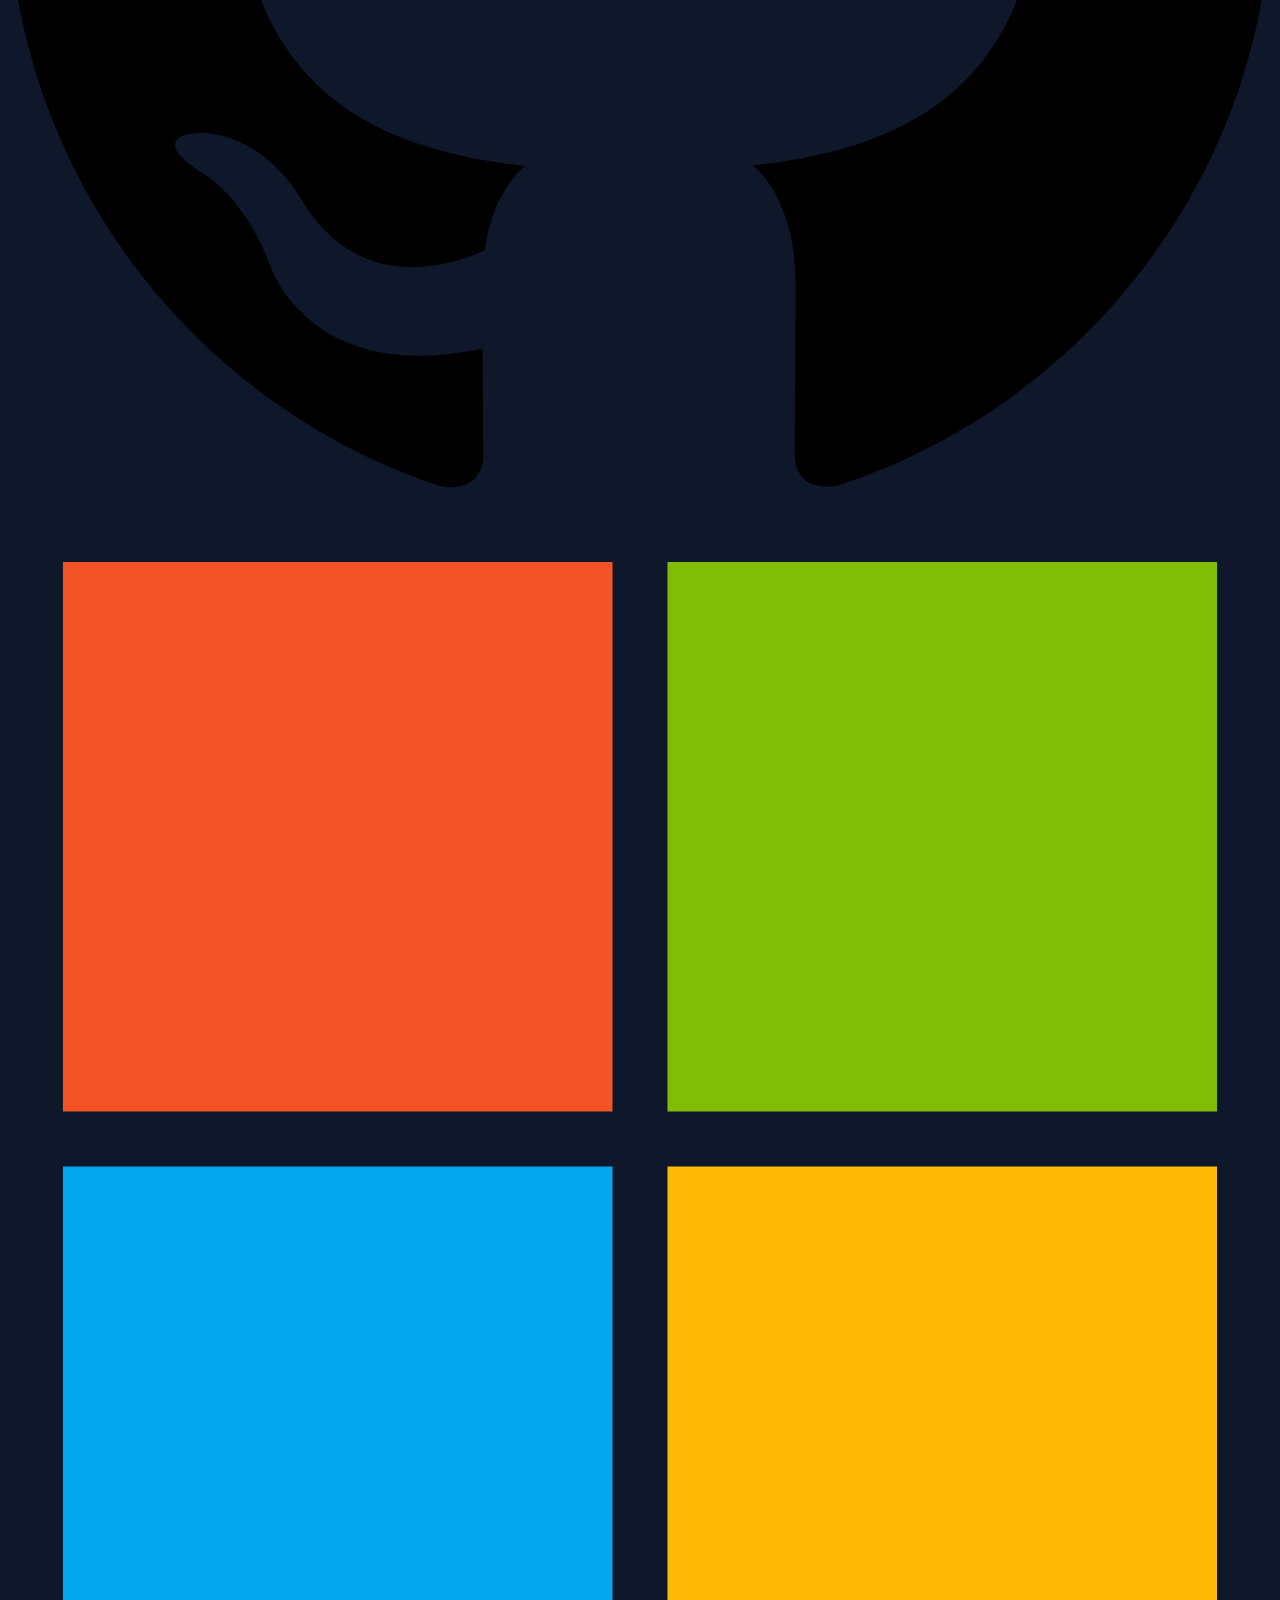
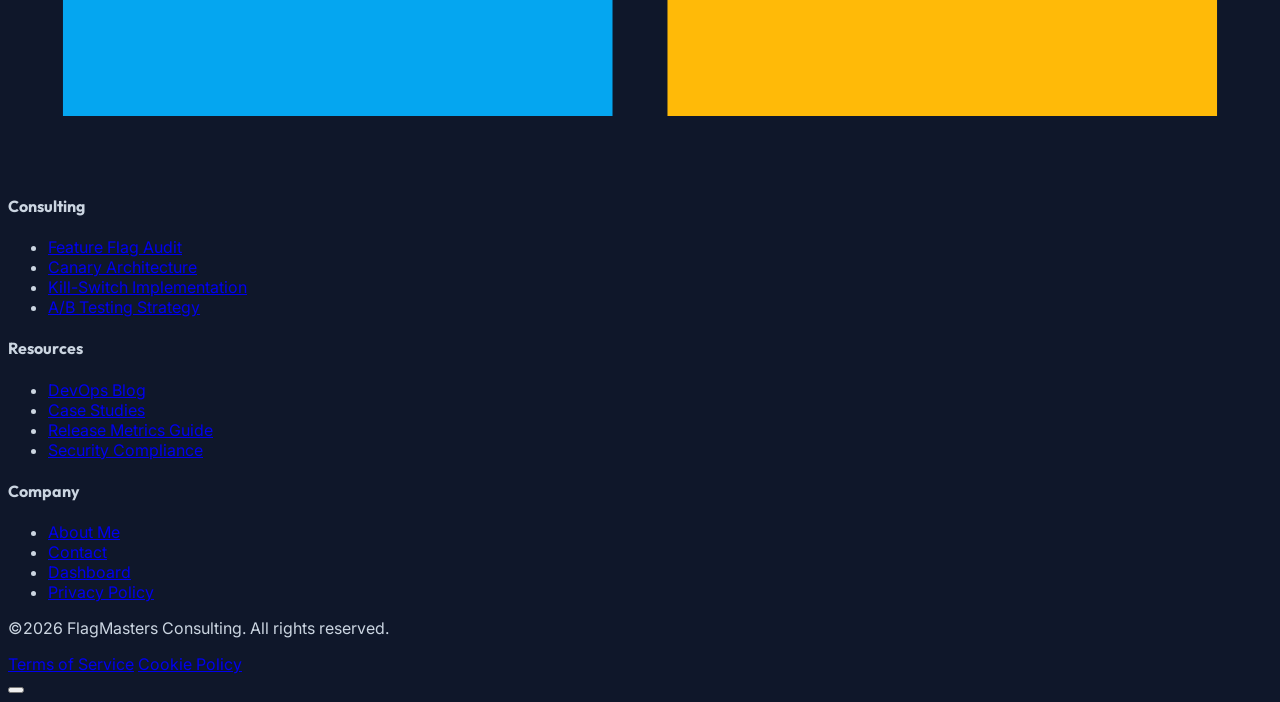
==== commit 87f6f689: "font" ====
--- a/index.html
+++ b/index.html
@@ -34,7 +34,7 @@
 
     <!-- Navbar -->
     <header class="fixed top-0 w-full z-50 transition-all duration-300">
-        <nav class="container mx-auto px-8 sm:px-12 lg:px-16 py-4 flex items-center justify-between">
+        <nav class="container mx-auto px-6 py-4 flex items-center justify-between">
             <a href="index.html" class="flex items-center space-x-2 shrink-0">
                 <div class="w-10 h-10 bg-gradient-to-br from-primary to-accent rounded-xl flex items-center justify-center shrink-0">
                     <i data-lucide="toggle-right" class="text-white w-6 h-6"></i>
@@ -423,7 +423,7 @@
 
     <!-- Footer -->
     <footer class="bg-white dark:bg-slate-950 text-slate-600 dark:text-slate-400 pt-20 pb-12 border-t border-slate-200 dark:border-slate-900">
-        <div class="container mx-auto px-8 sm:px-12 lg:px-16">
+        <div class="container mx-auto px-6">
             <div class="grid md:grid-cols-2 lg:grid-cols-4 gap-12 mb-16">
                 <div class="col-span-1 lg:col-span-1">
                     <a href="index.html" class="flex items-center space-x-2 mb-6">
--- a/assets/css/style.css
+++ b/assets/css/style.css
@@ -50,17 +50,17 @@
 
 /* Global Responsive Typography */
 @media (max-width: 480px) {
-    h1 { font-size: 2.25rem !important; line-height: 1.2 !important; }
-    h2 { font-size: 1.75rem !important; line-height: 1.3 !important; }
-    h3 { font-size: 1.5rem !important; }
-    p { font-size: 0.9rem !important; line-height: 1.6 !important; }
+    h1 { font-size: 2.25rem; line-height: 1.2; }
+    h2 { font-size: 1.75rem; line-height: 1.3; }
+    h3 { font-size: 1.5rem; }
+    p { font-size: 0.9rem; line-height: 1.6; }
     .container { padding-left: 1.25rem !important; padding-right: 1.25rem !important; }
 }
 
 @media (min-width: 481px) and (max-width: 768px) {
-    h1 { font-size: 3rem !important; }
-    h2 { font-size: 2.25rem !important; }
-    p { font-size: 1rem !important; }
+    h1 { font-size: 3rem; }
+    h2 { font-size: 2.25rem; }
+    p { font-size: 1rem; }
 }
 
 /* Glassmorphism */
@@ -285,18 +285,18 @@
 
 /* Navbar utilities */
 header {
-    background: transparent;
-    backdrop-filter: none;
-    -webkit-backdrop-filter: none;
-    border-bottom: 1px solid transparent;
-    box-shadow: none;
+    background: rgba(15, 23, 42, 0.7);
+    backdrop-filter: blur(16px);
+    -webkit-backdrop-filter: blur(16px);
+    border-bottom: 1px solid rgba(255, 255, 255, 0.1);
+    box-shadow: 0 4px 20px rgba(0, 0, 0, 0.2);
     transition: all 0.4s cubic-bezier(0.4, 0, 0.2, 1);
 }
 
 [data-theme='light'] header {
-    background: transparent;
-    border-bottom-color: transparent;
-    box-shadow: none;
+    background: rgba(255, 255, 255, 0.85);
+    border-bottom: 1px solid rgba(0, 0, 0, 0.05);
+    box-shadow: 0 4px 20px rgba(0, 0, 0, 0.05);
 }
 
 header.scrolled, header.menu-open {
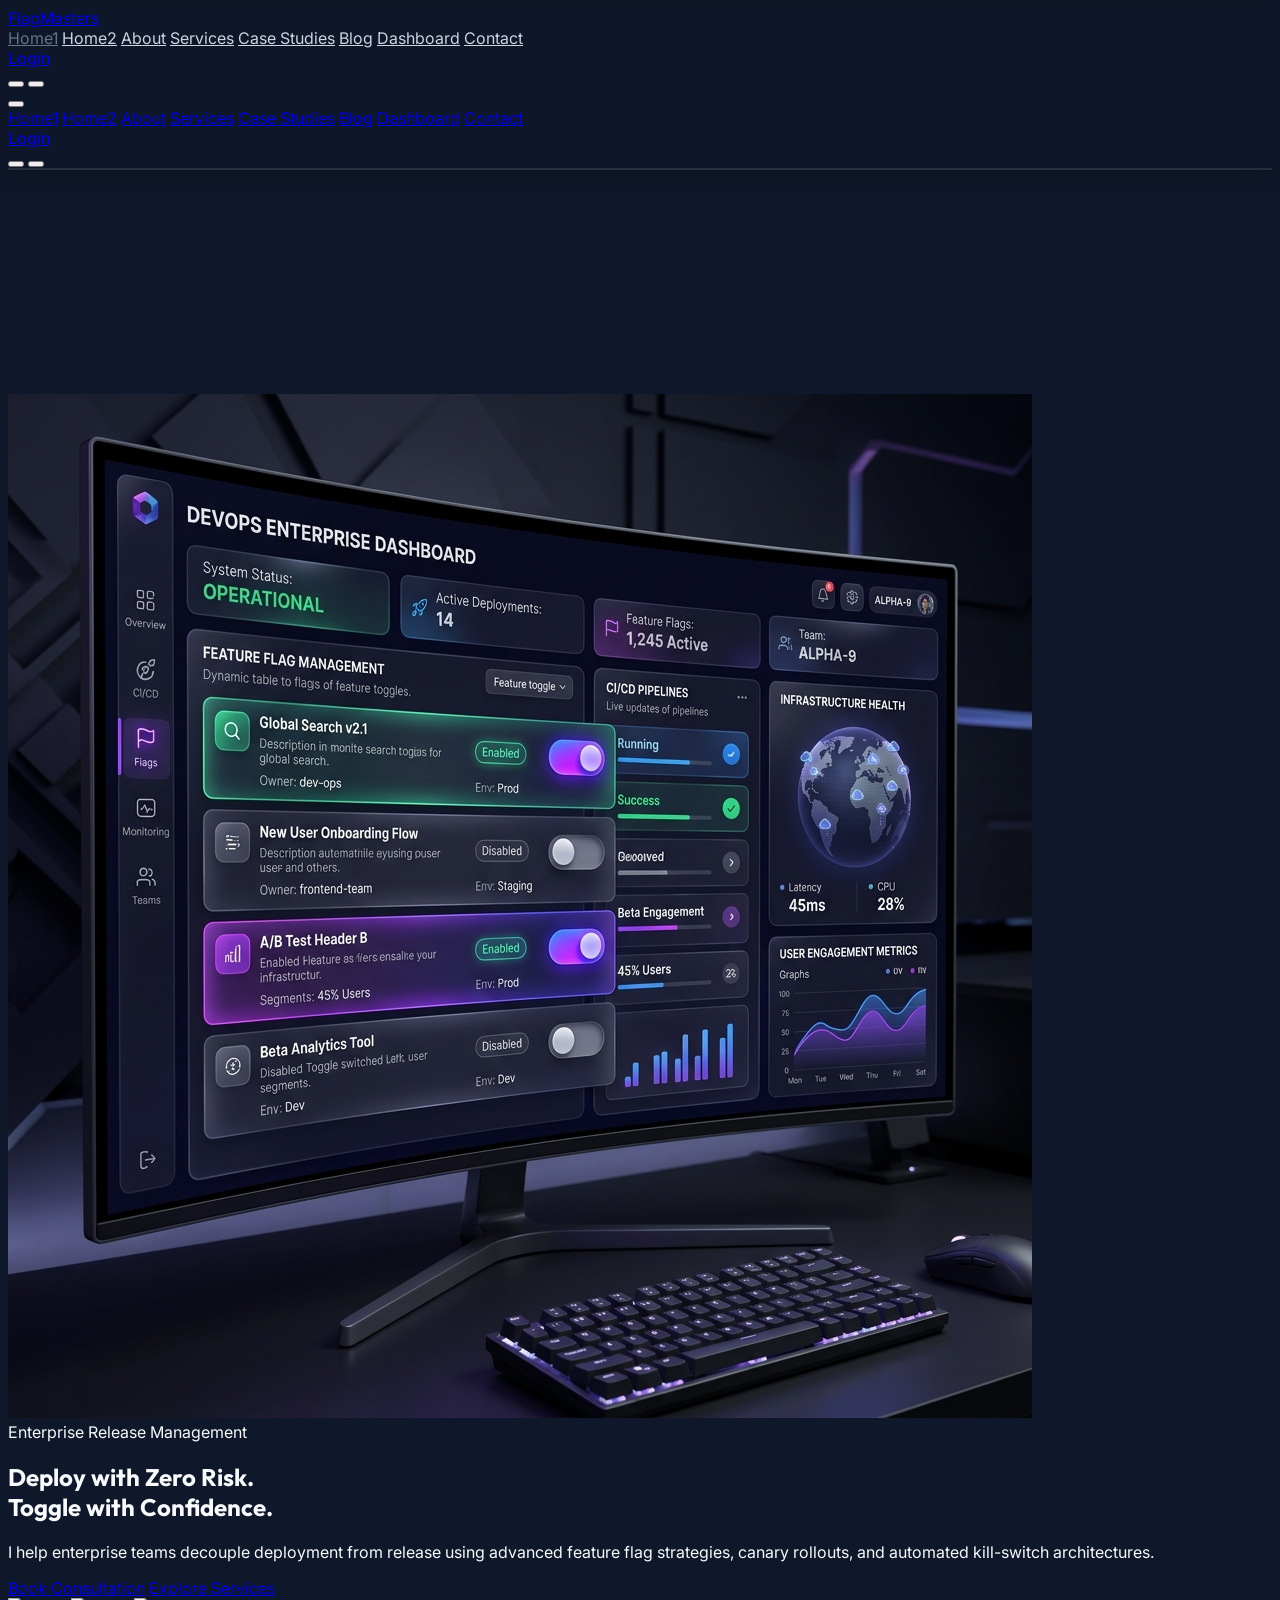
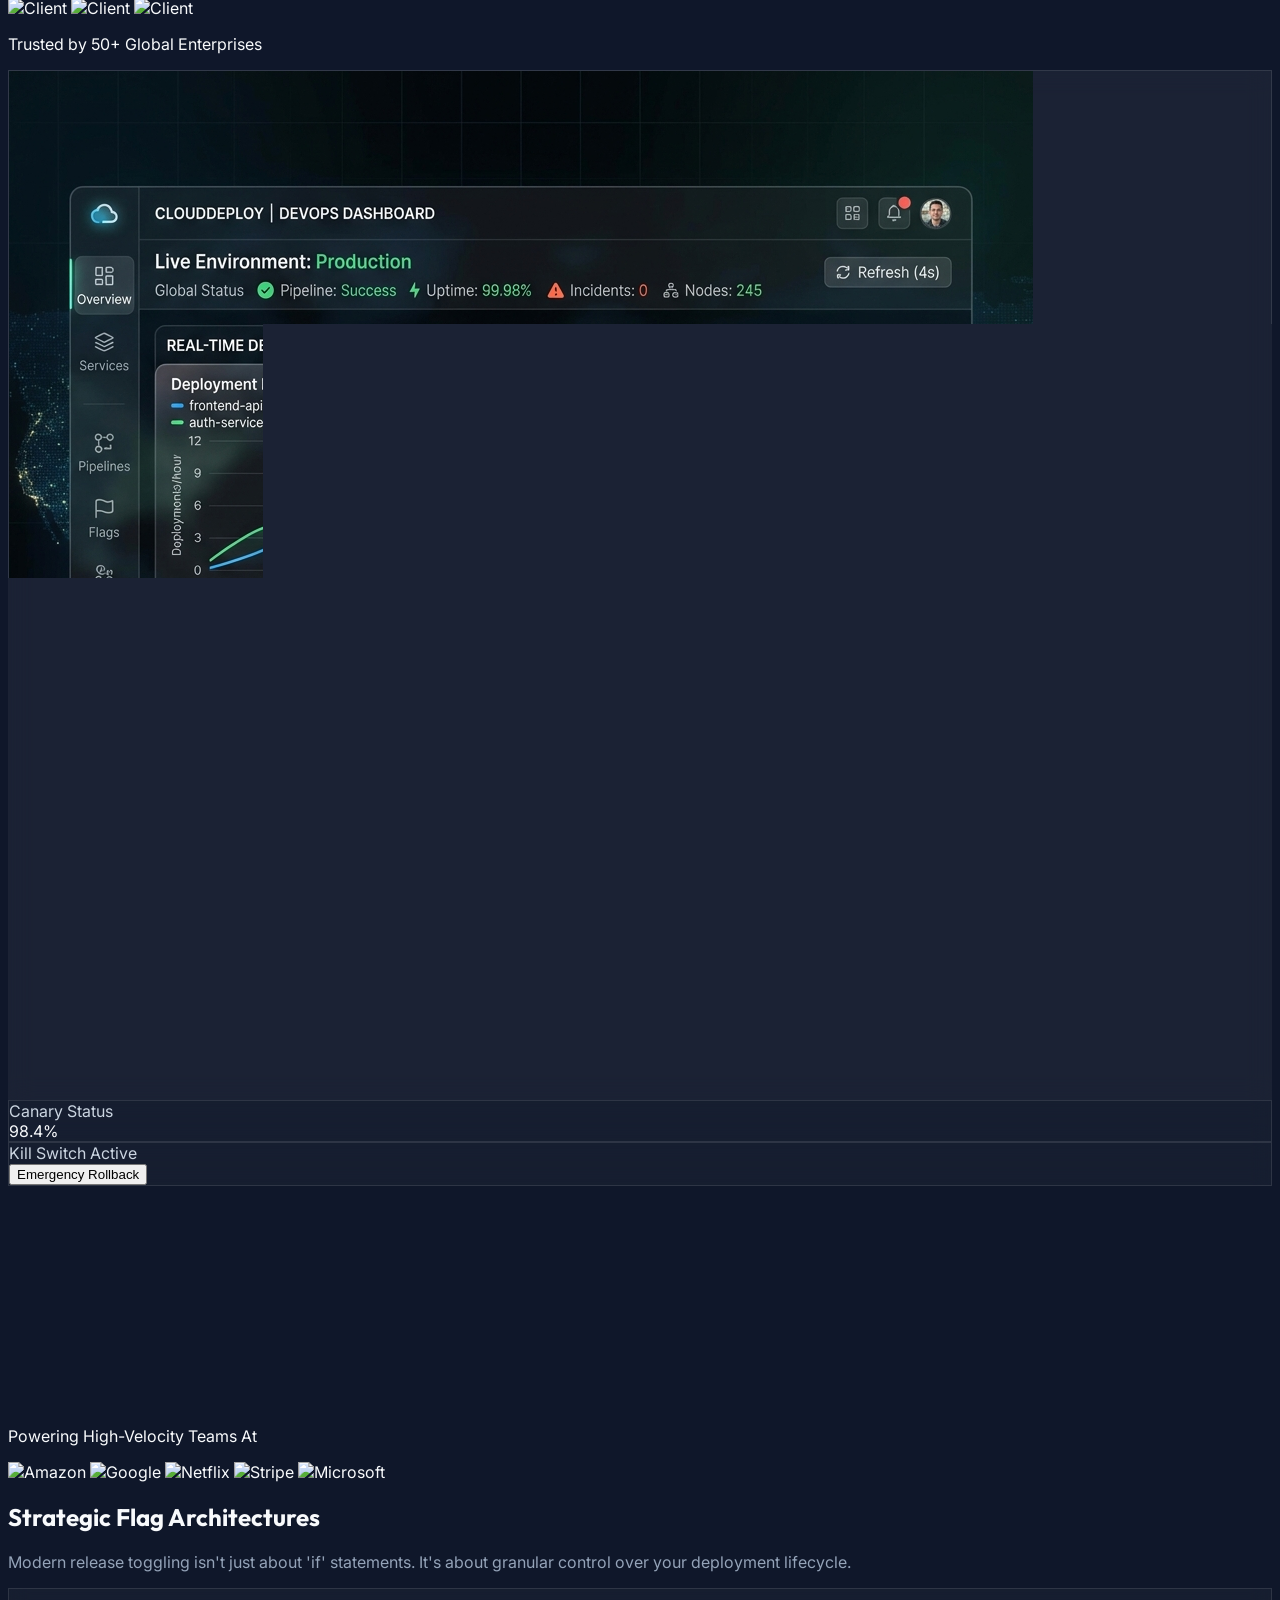
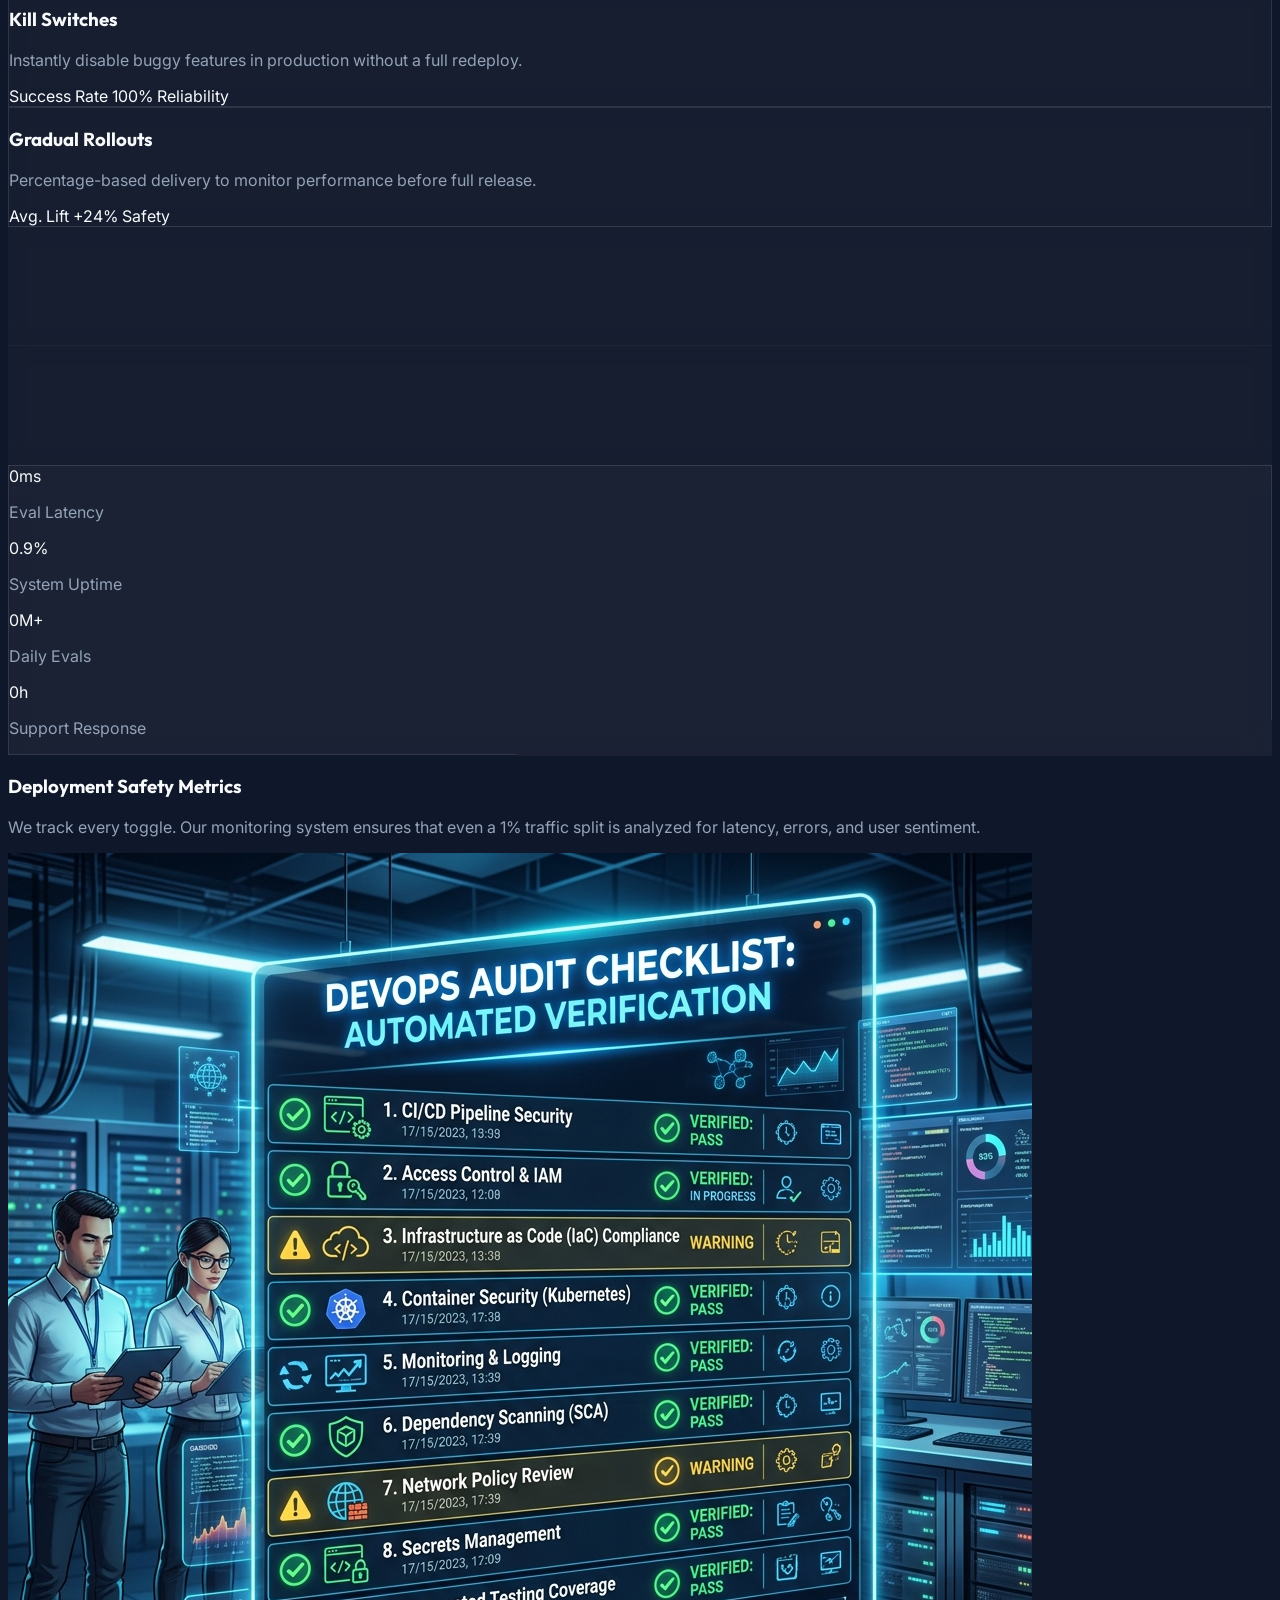
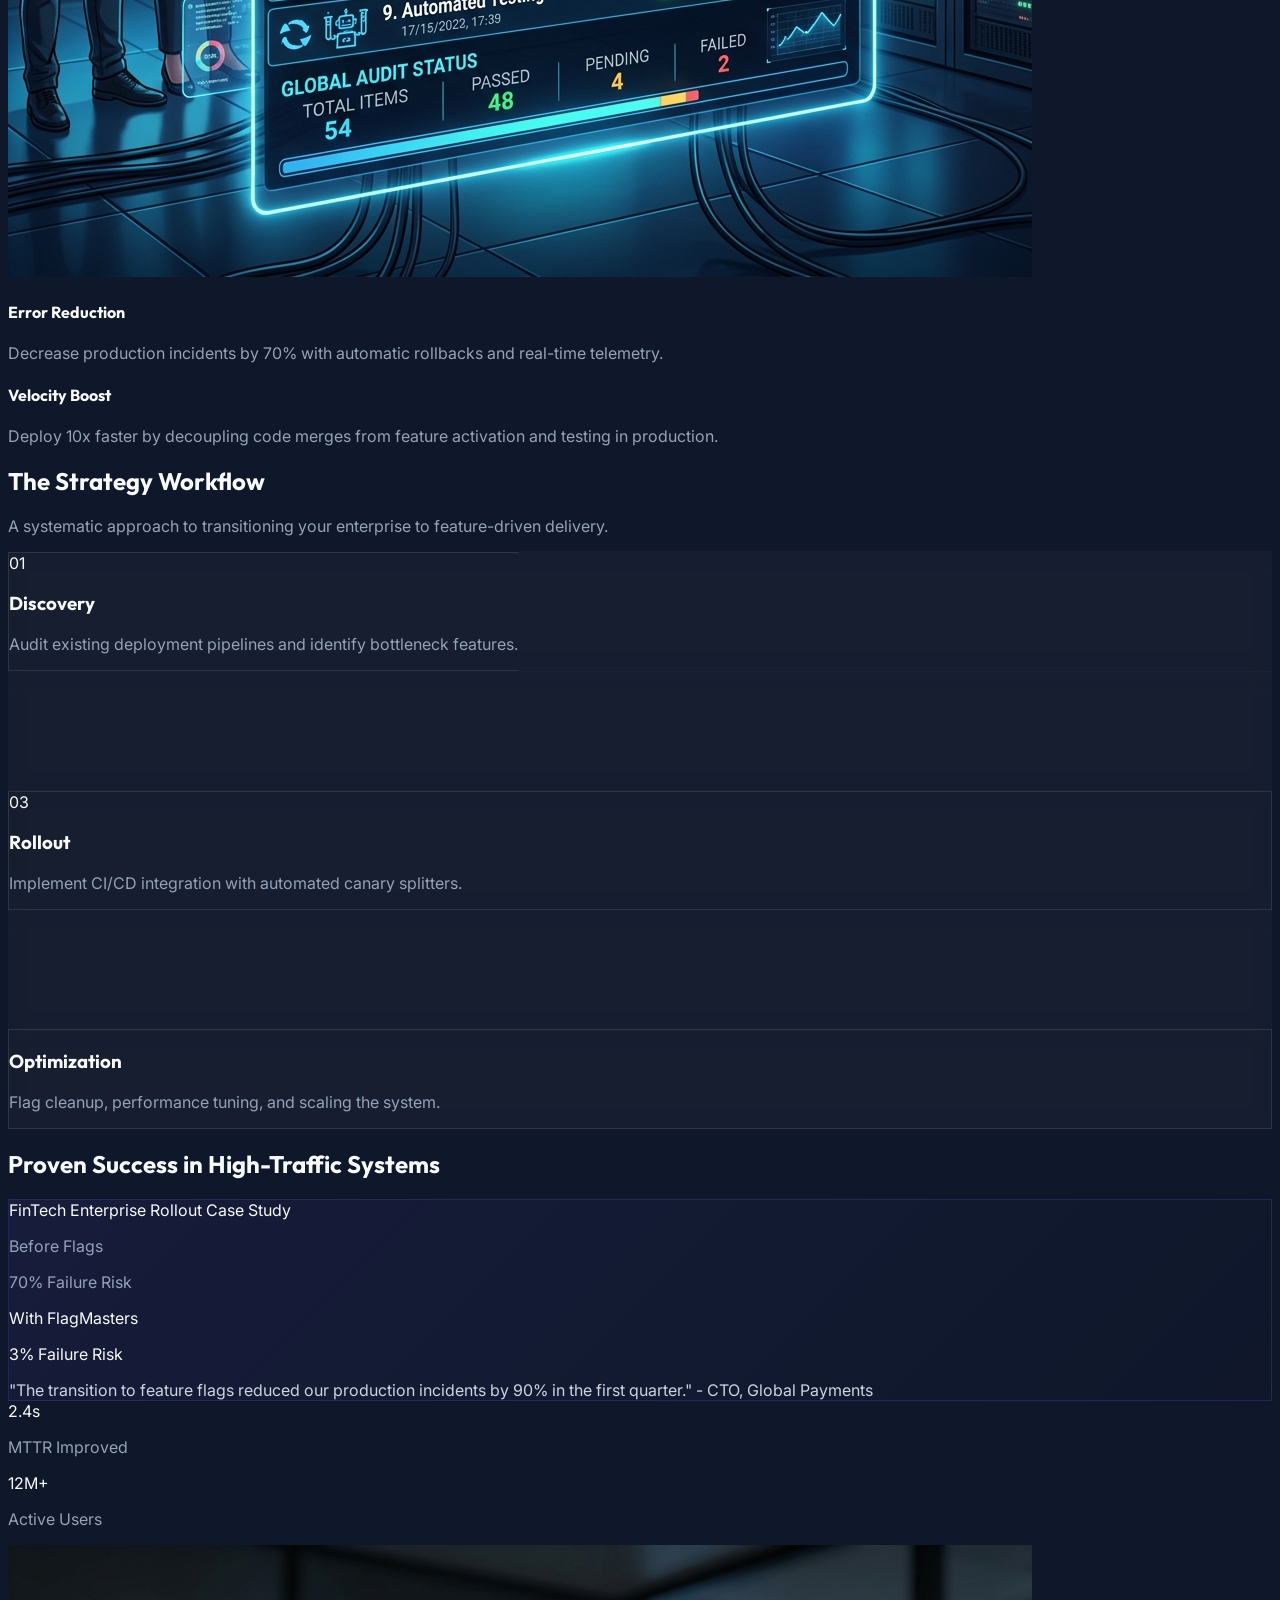
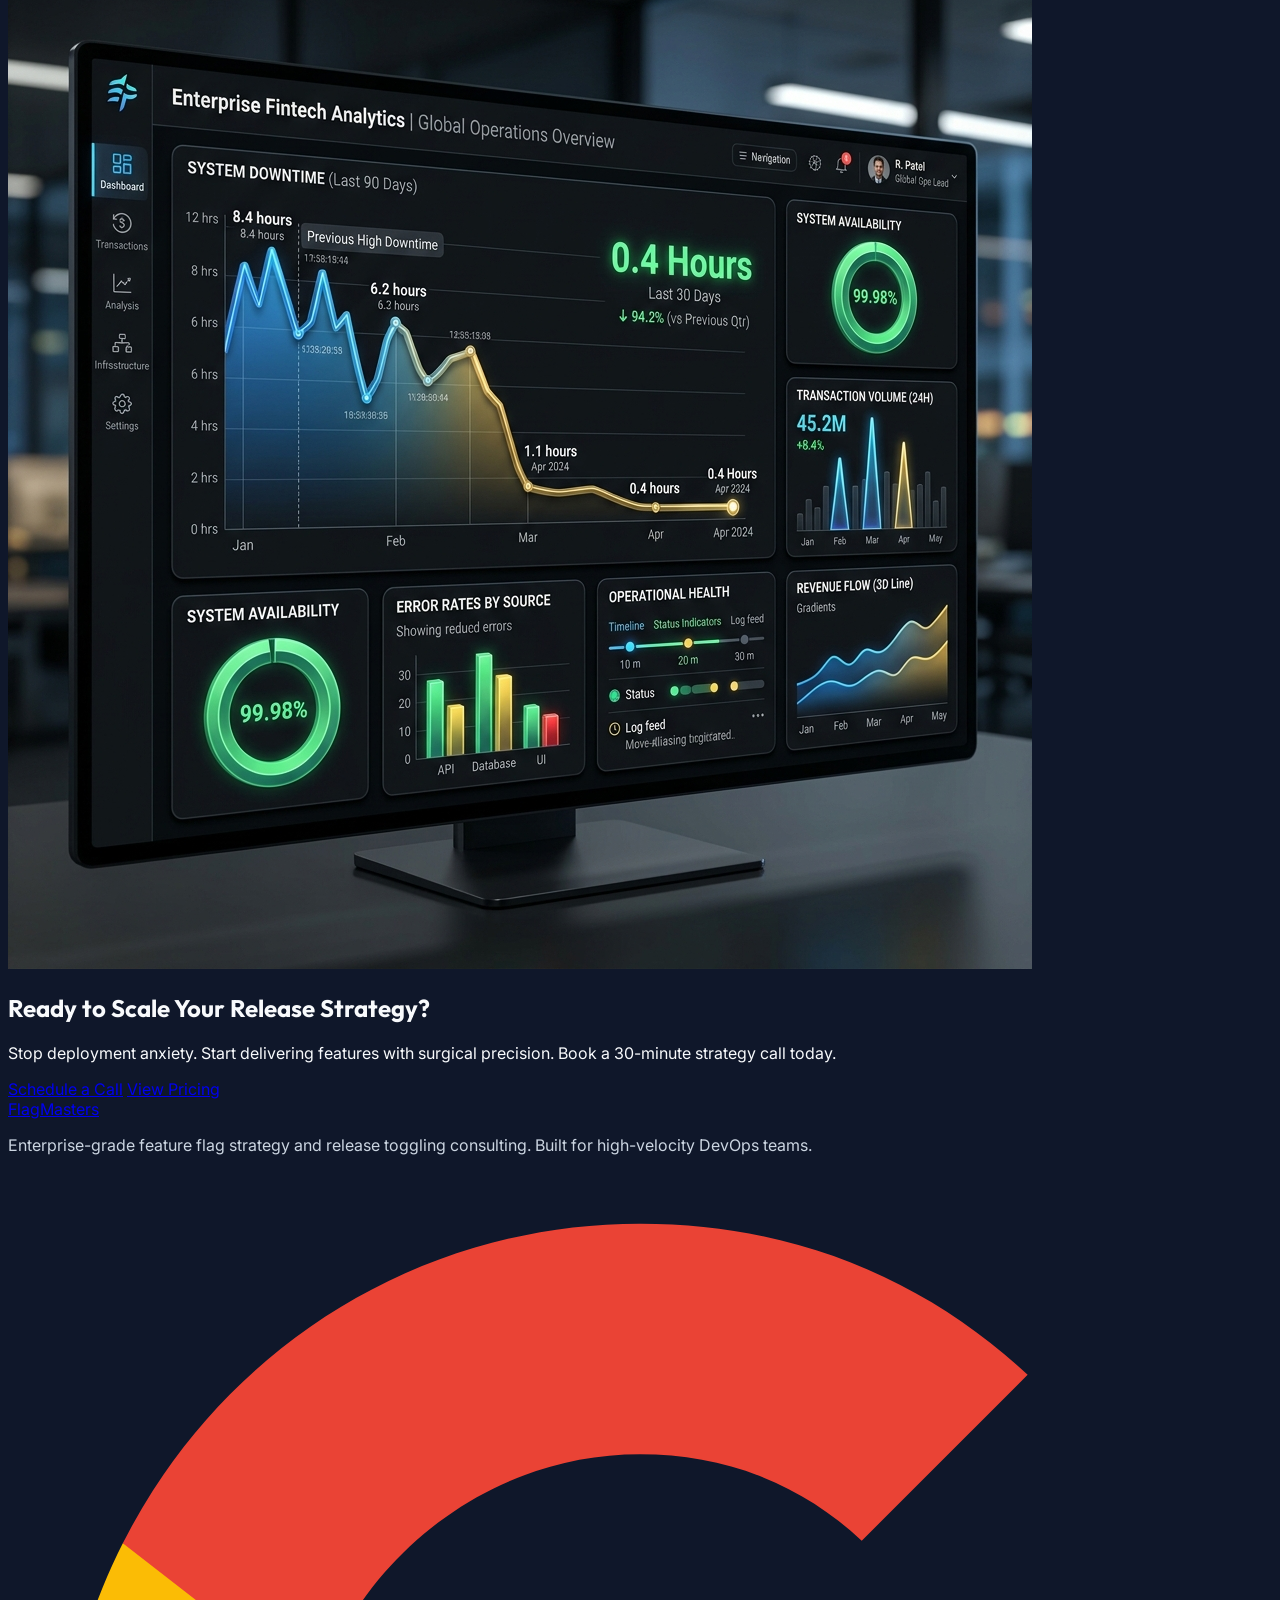
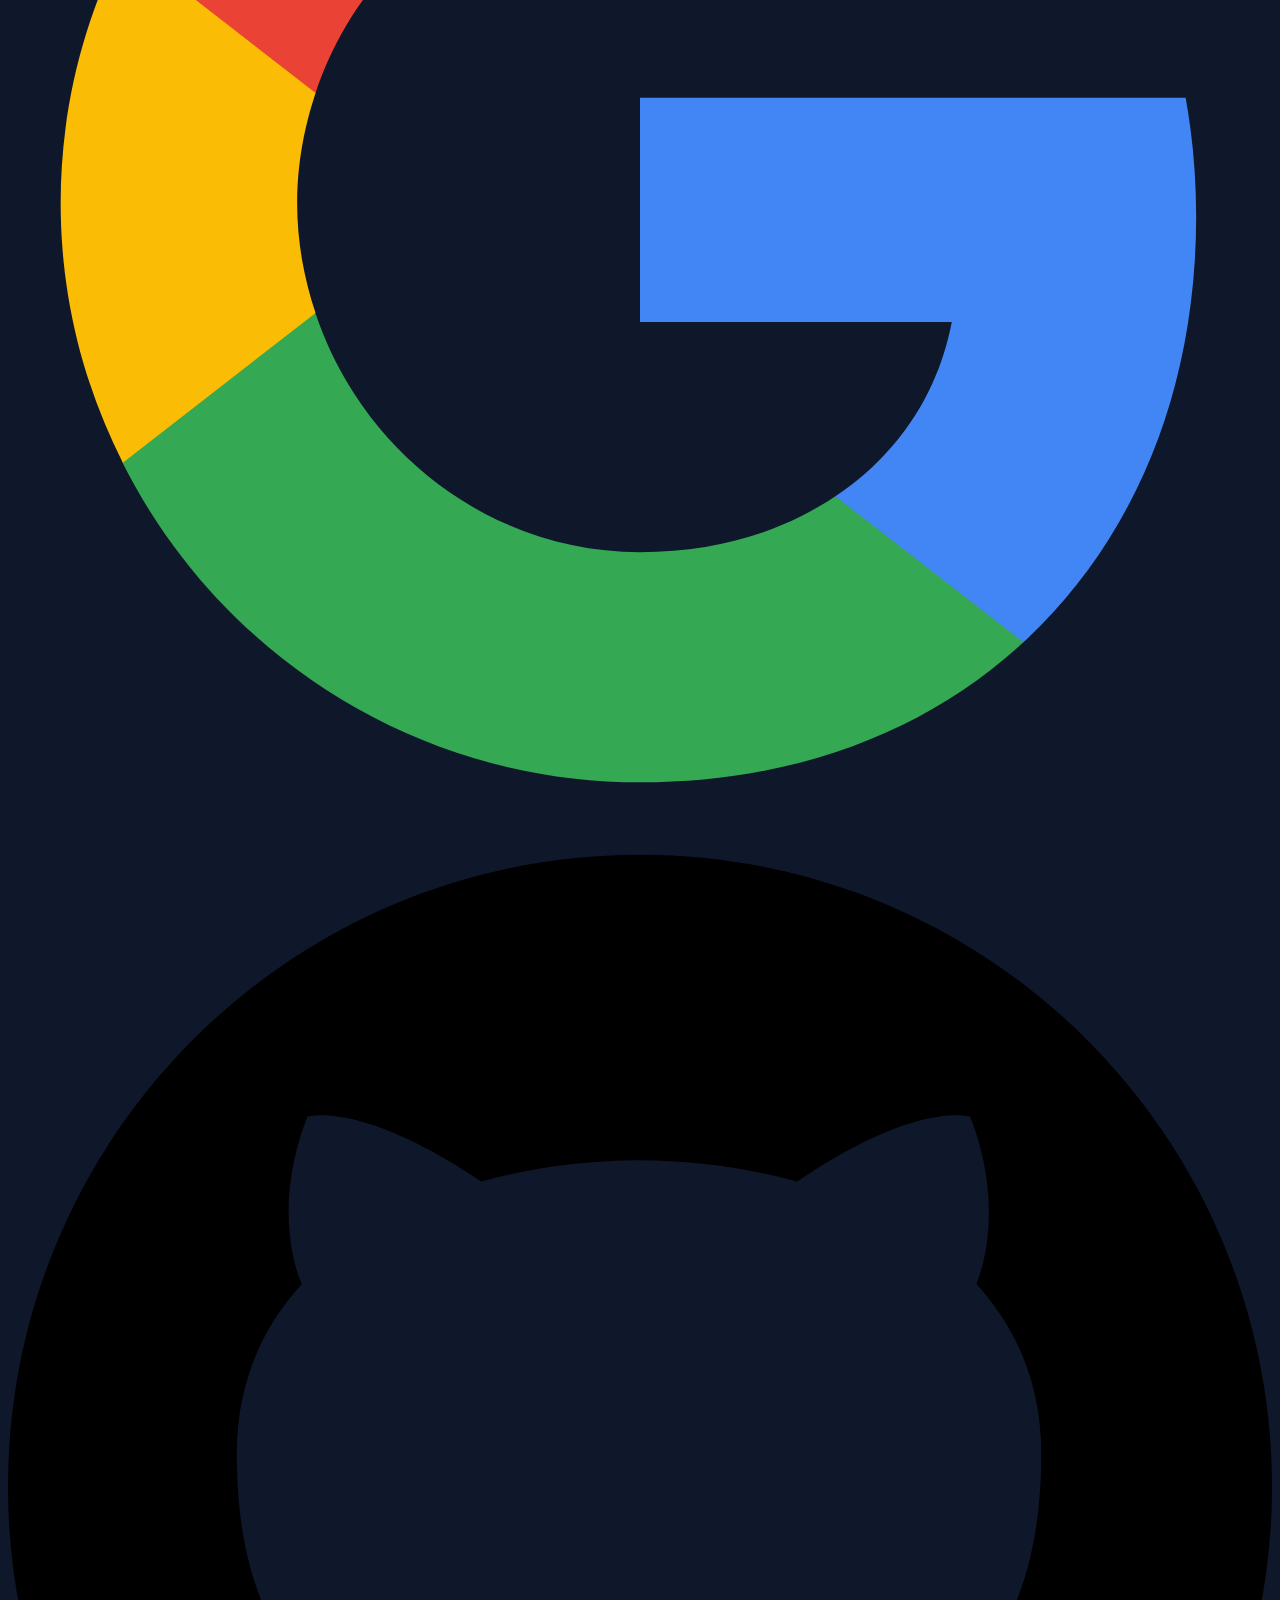
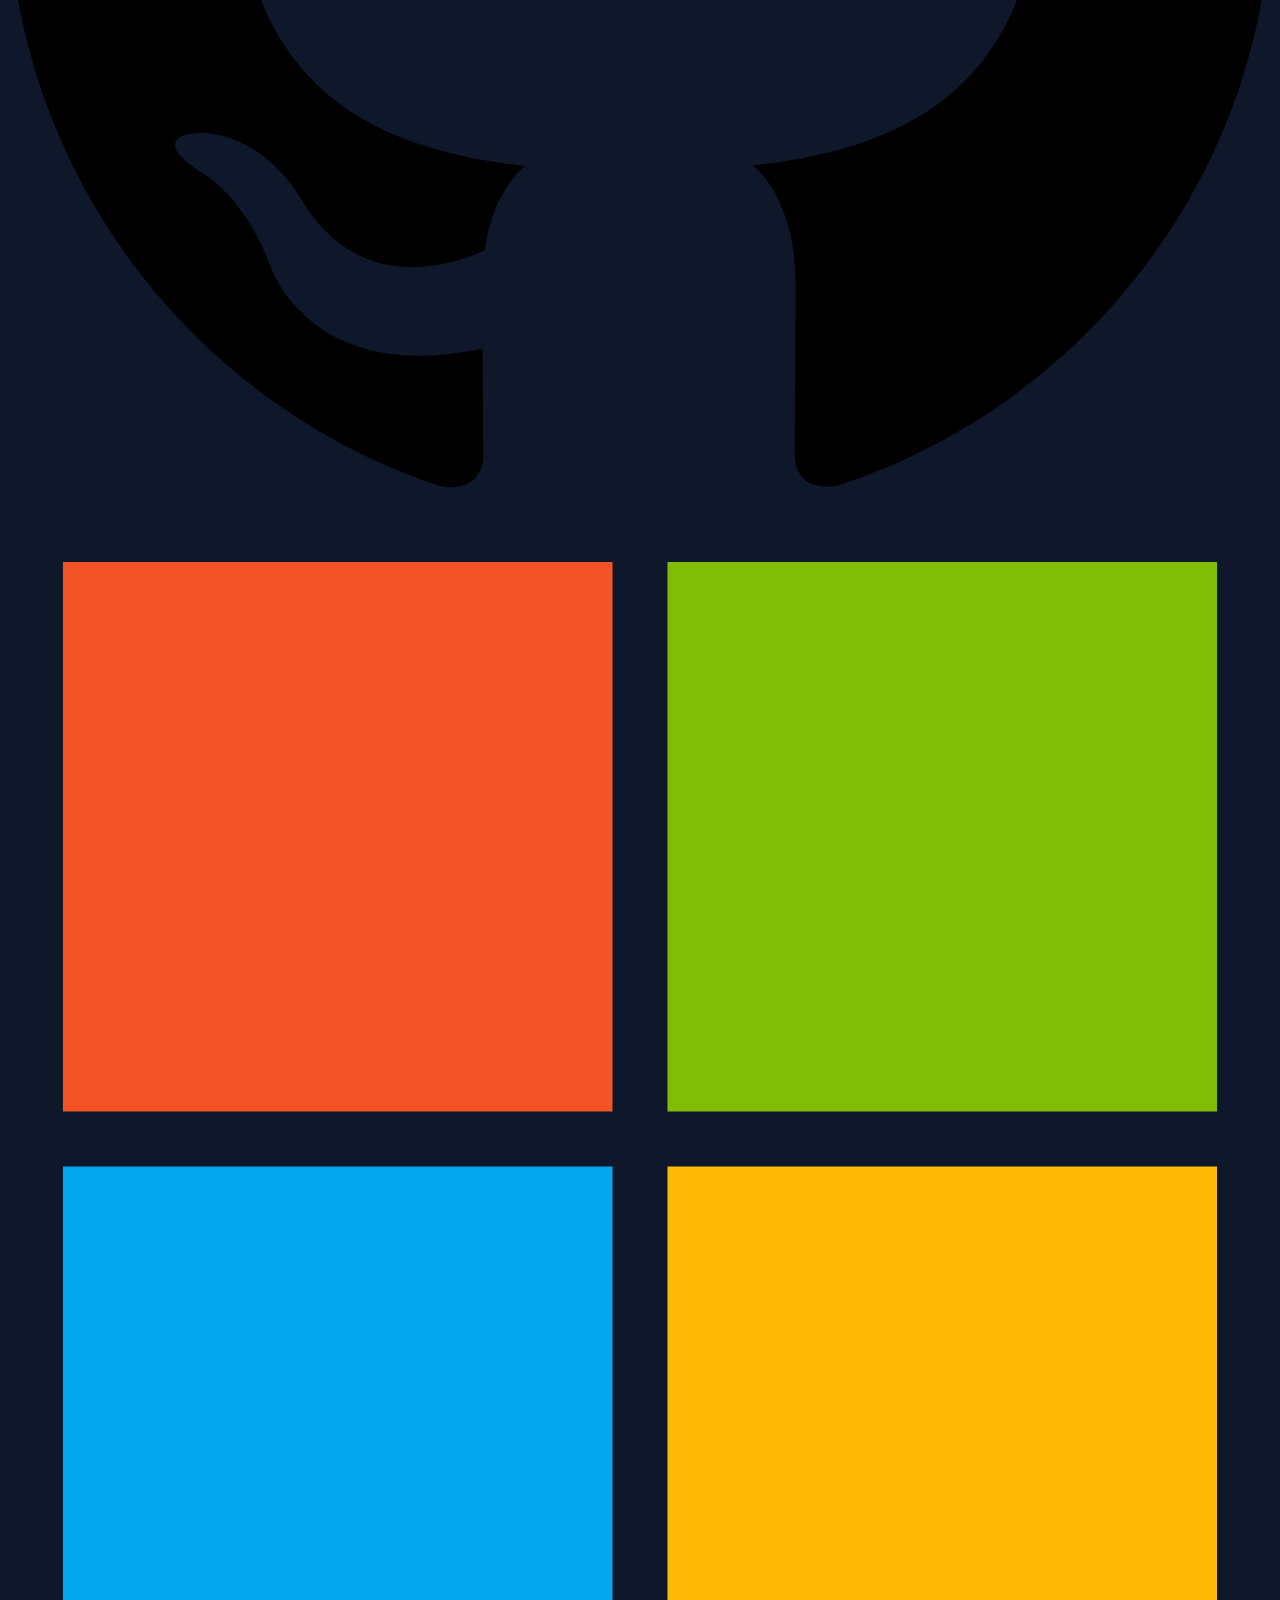
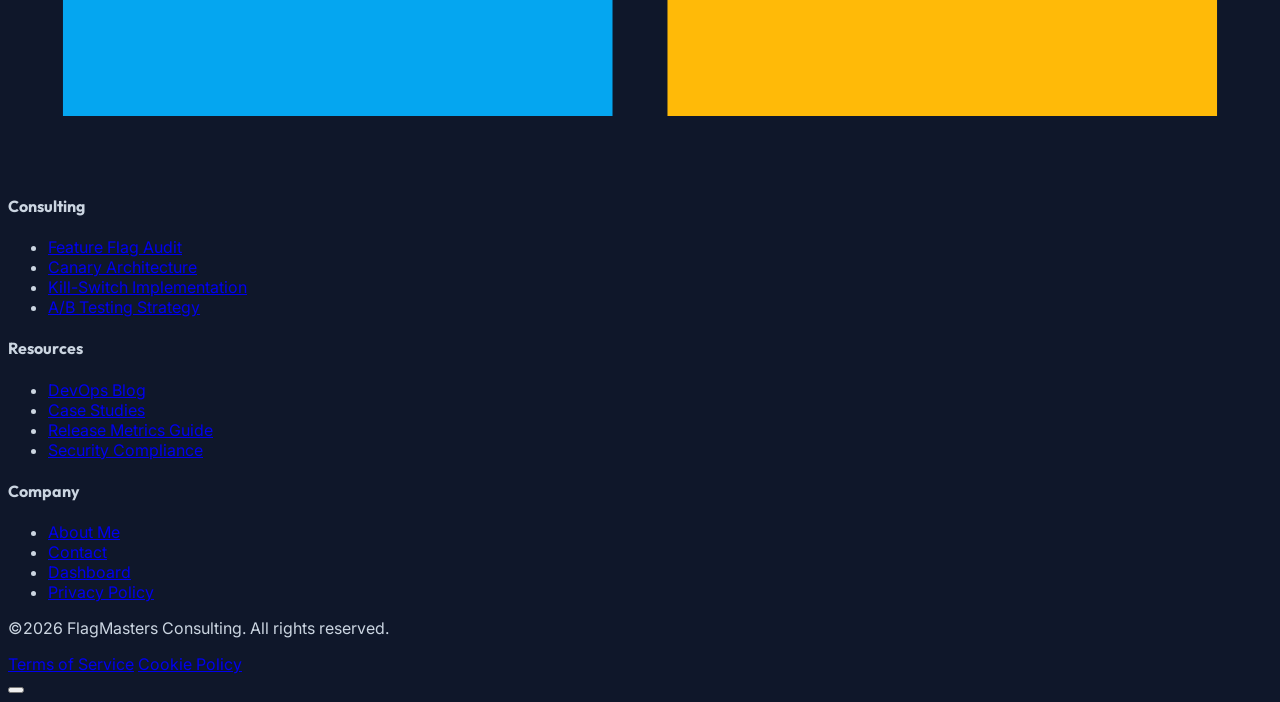
==== commit f089623e: "rtl" ====
--- a/index.html
+++ b/index.html
@@ -66,7 +66,7 @@
                         <i data-lucide="moon" class="w-5 h-5 hidden dark:block"></i>
                     </button>
                     <button class="rtl-toggle p-2 rounded-full hover:bg-slate-200 dark:hover:bg-slate-800 transition-colors" title="Toggle RTL">
-                        <i data-lucide="languages" class="w-5 h-5"></i>
+                        <i data-lucide="arrow-left-right" class="w-5 h-5"></i>
                     </button>
                 </div>
             </div>
@@ -91,7 +91,7 @@
                 <a href="login.html" class="w-full py-4 bg-primary text-white text-center rounded-2xl font-bold shadow-lg shadow-primary/20 hover:bg-primary/90 hover:scale-[1.02] transition-all active:scale-[0.98]">Login</a>
                 <div class="flex items-center justify-center space-x-4 pt-4 border-t border-slate-200 dark:border-slate-800">
                     <button class="rtl-toggle p-2.5 bg-slate-100 dark:bg-slate-800 text-slate-600 dark:text-slate-400 rounded-xl hover:bg-primary hover:text-white transition-all">
-                        <i data-lucide="languages" class="w-5 h-5"></i>
+                        <i data-lucide="arrow-left-right" class="w-5 h-5"></i>
                     </button>
                     <button class="theme-toggle p-2.5 bg-slate-100 dark:bg-slate-800 text-slate-600 dark:text-slate-400 rounded-xl hover:bg-primary hover:text-white transition-all">
                         <i data-lucide="sun" class="w-5 h-5 dark:hidden"></i>
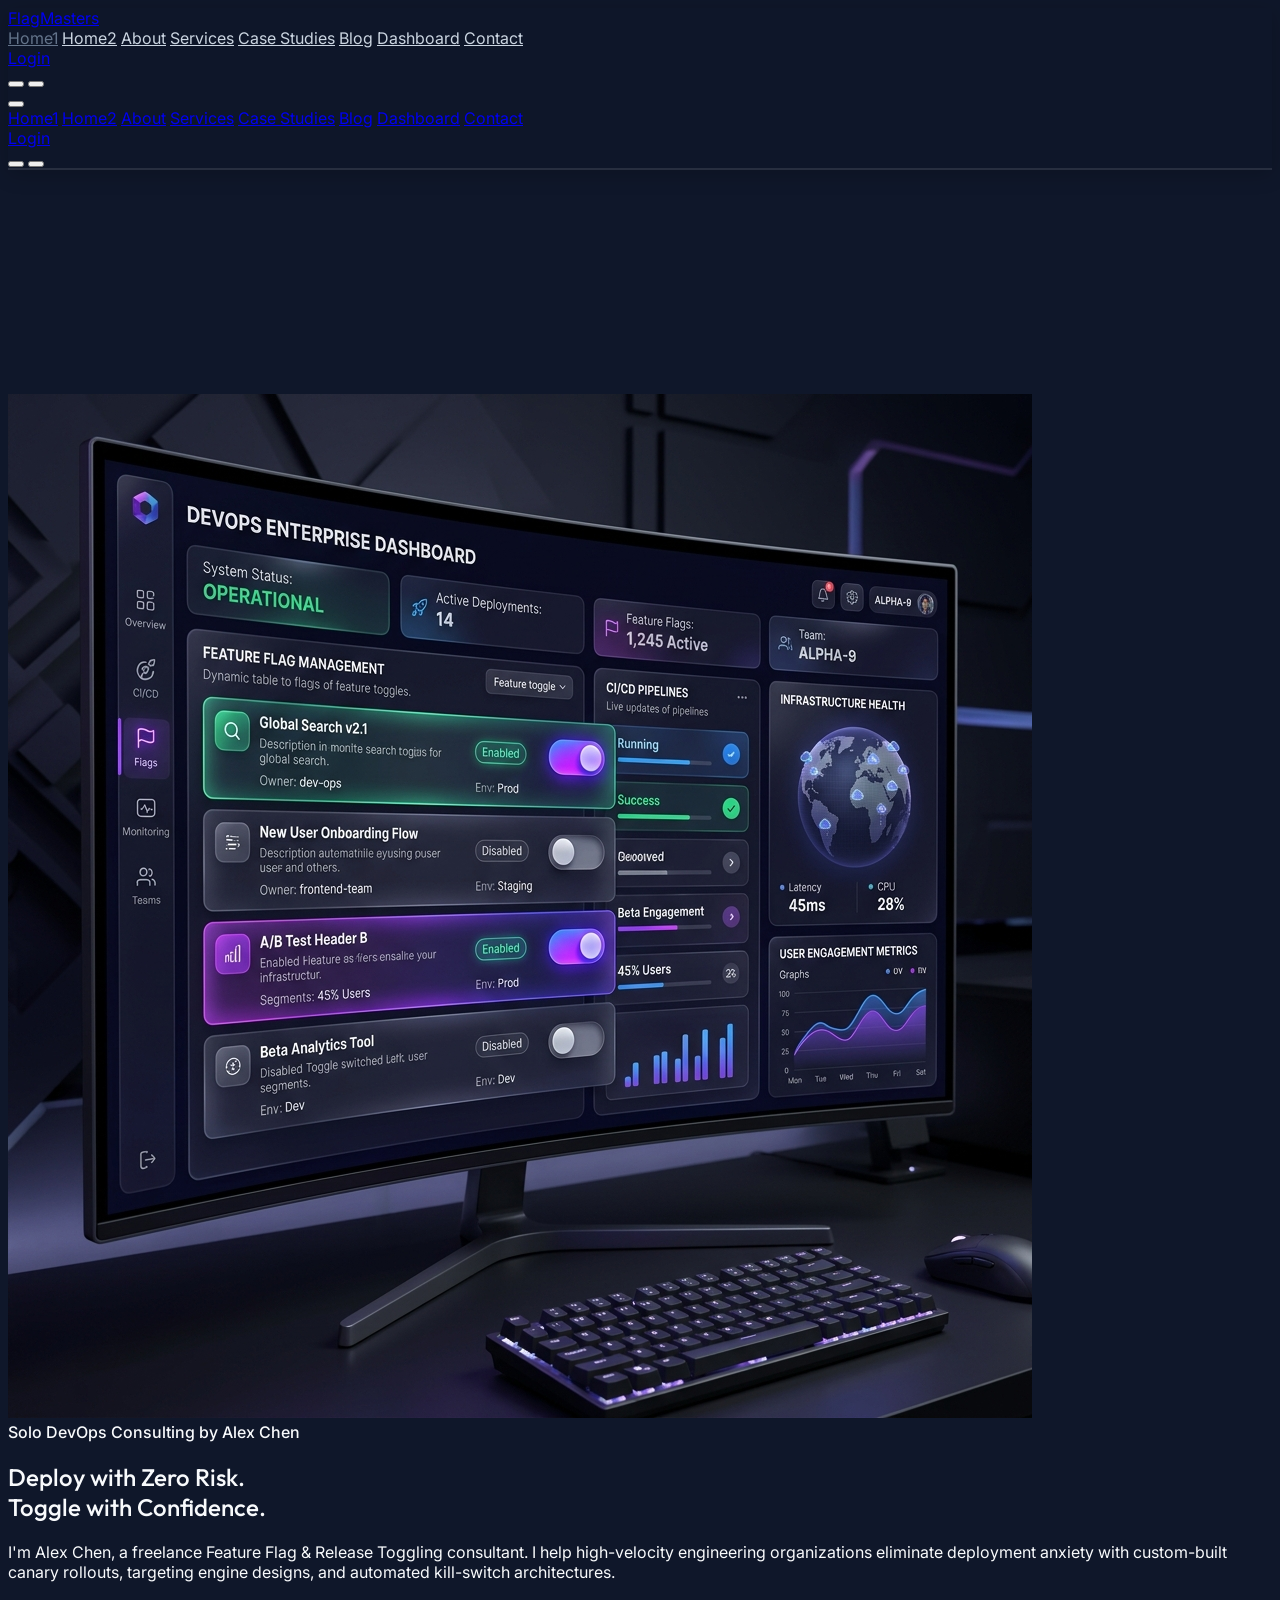
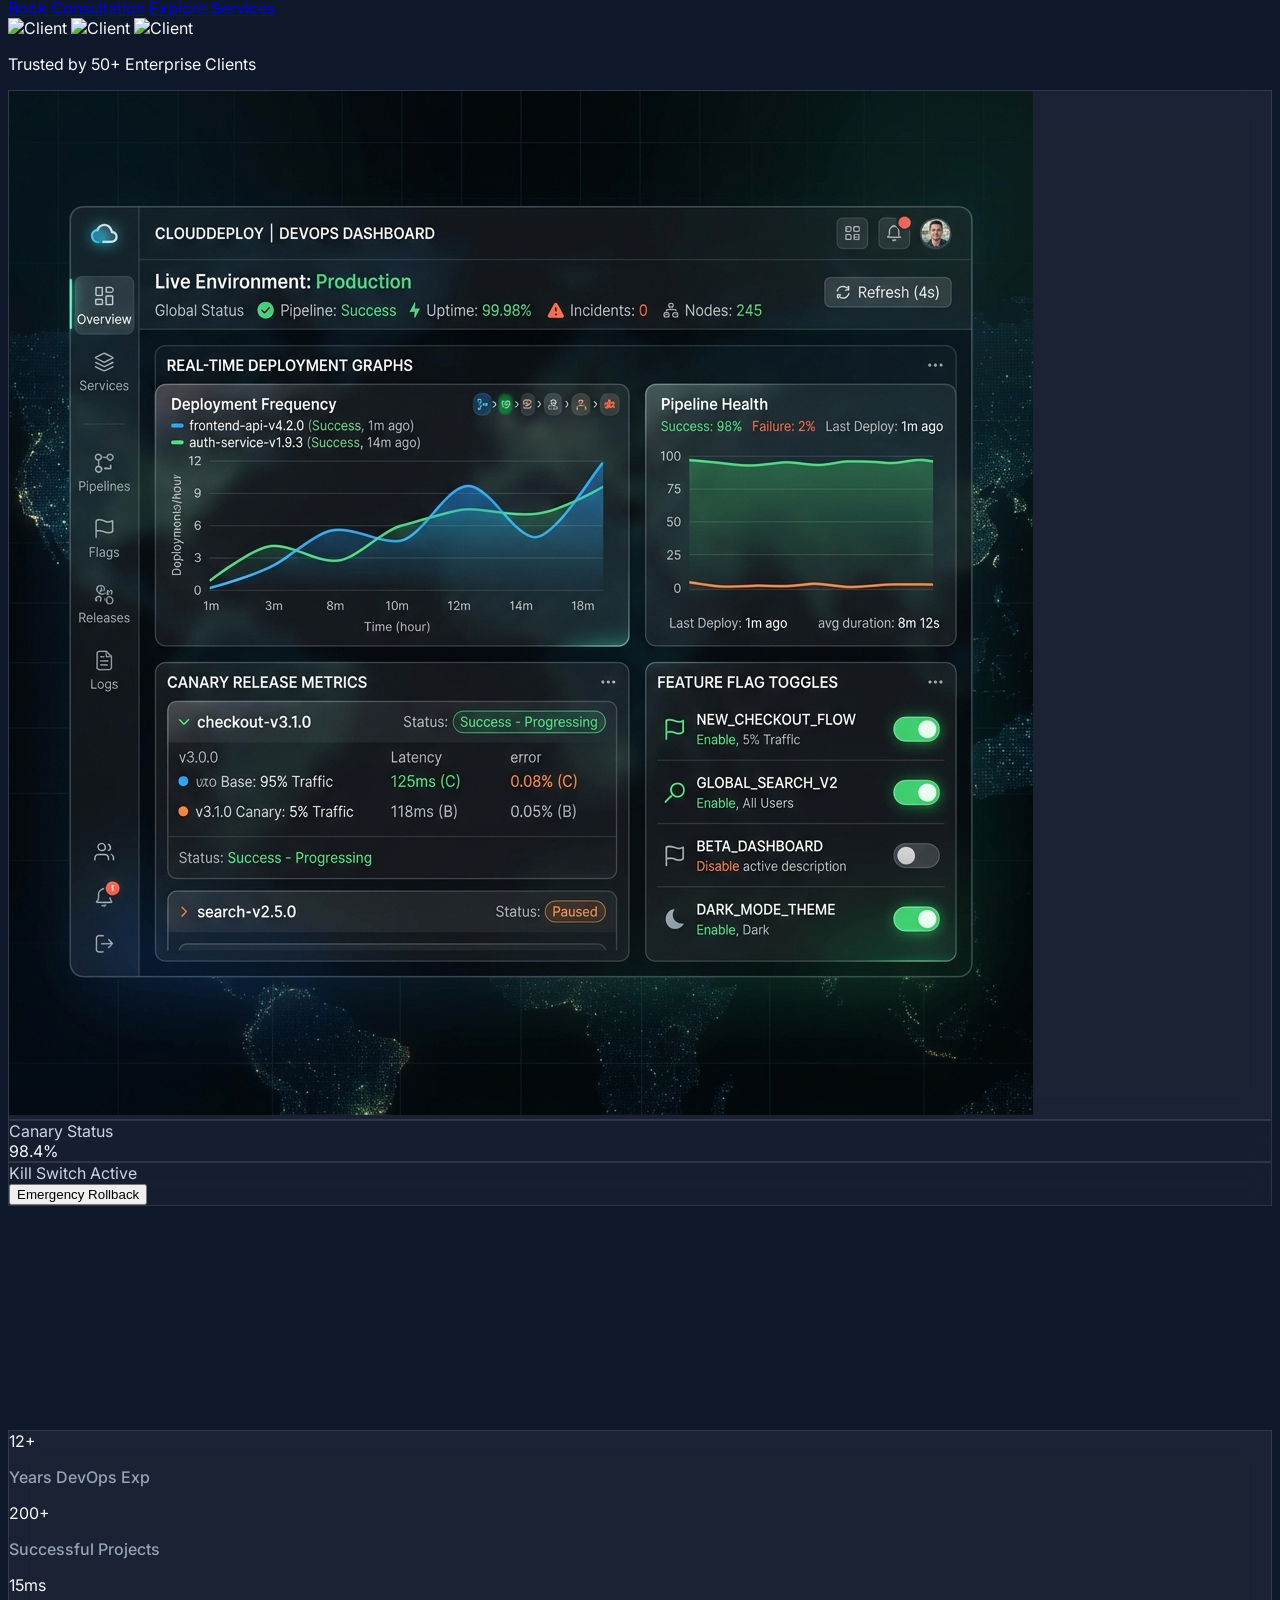
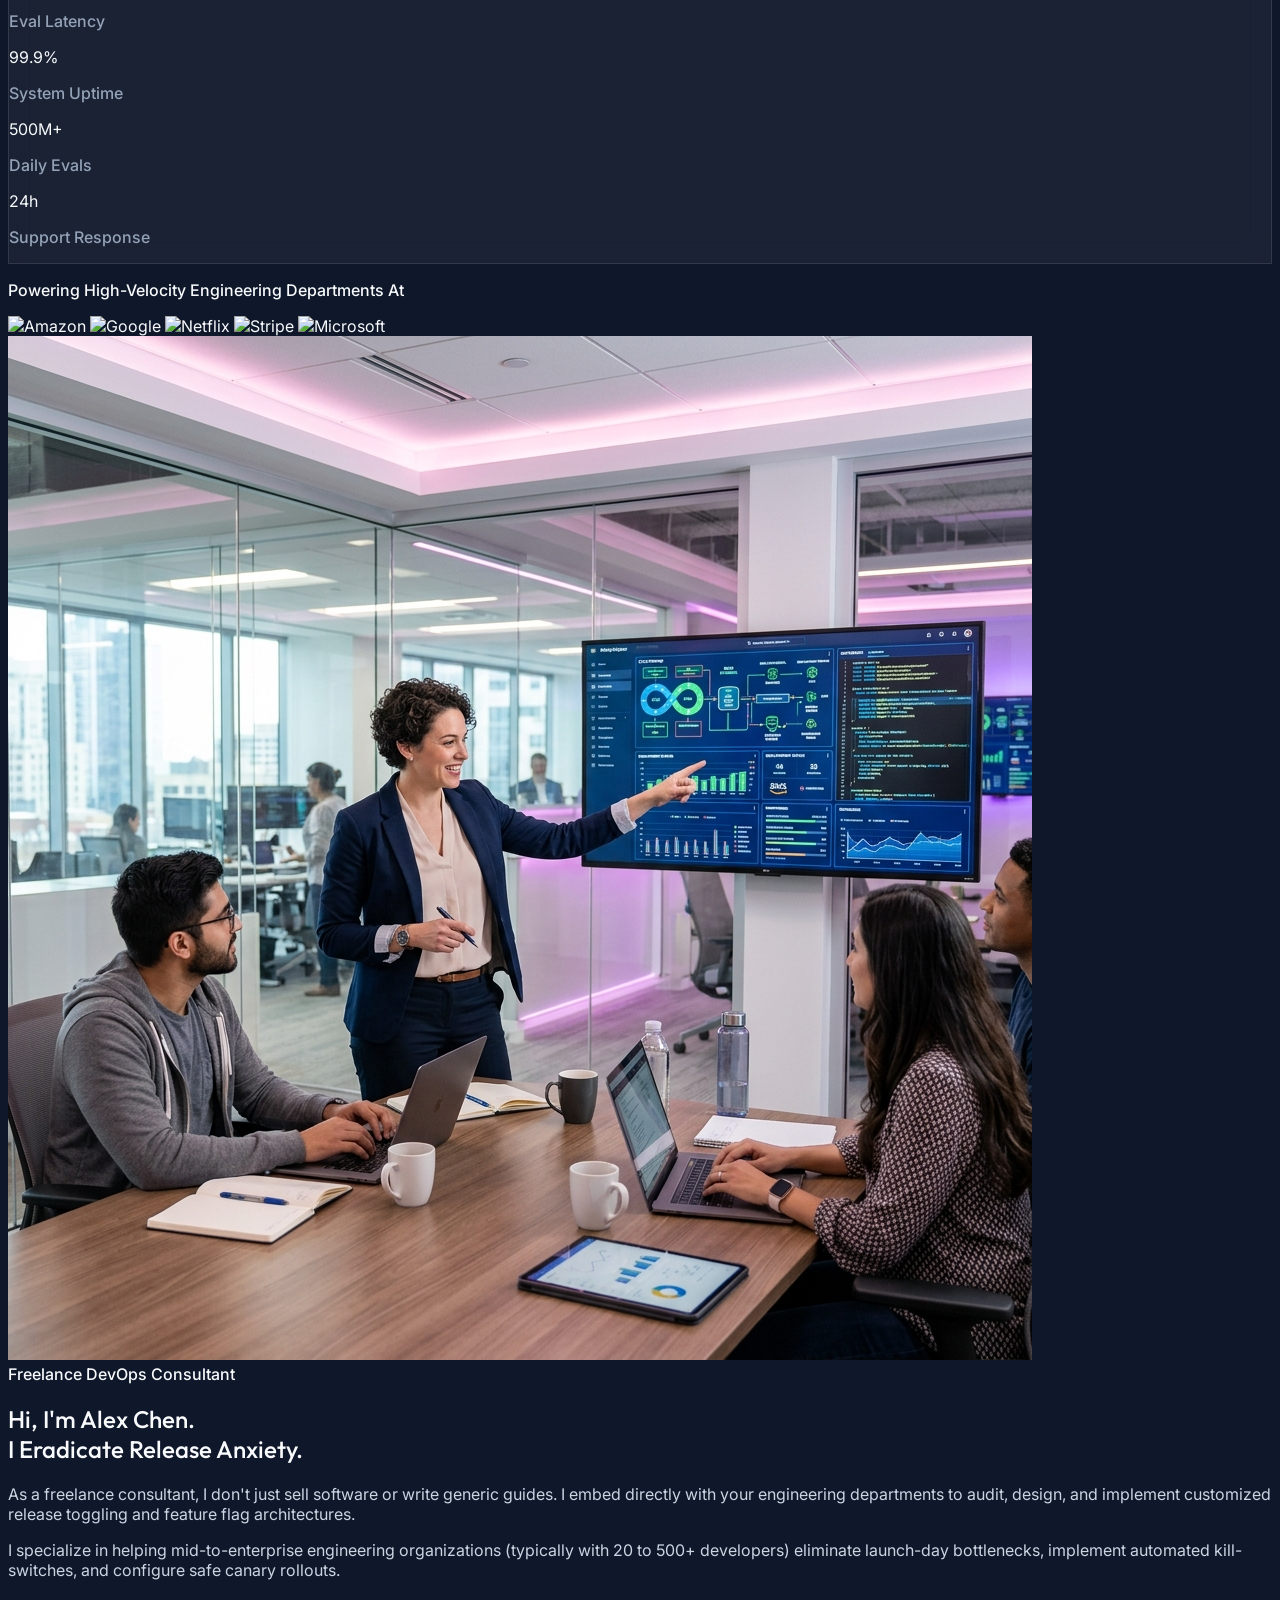
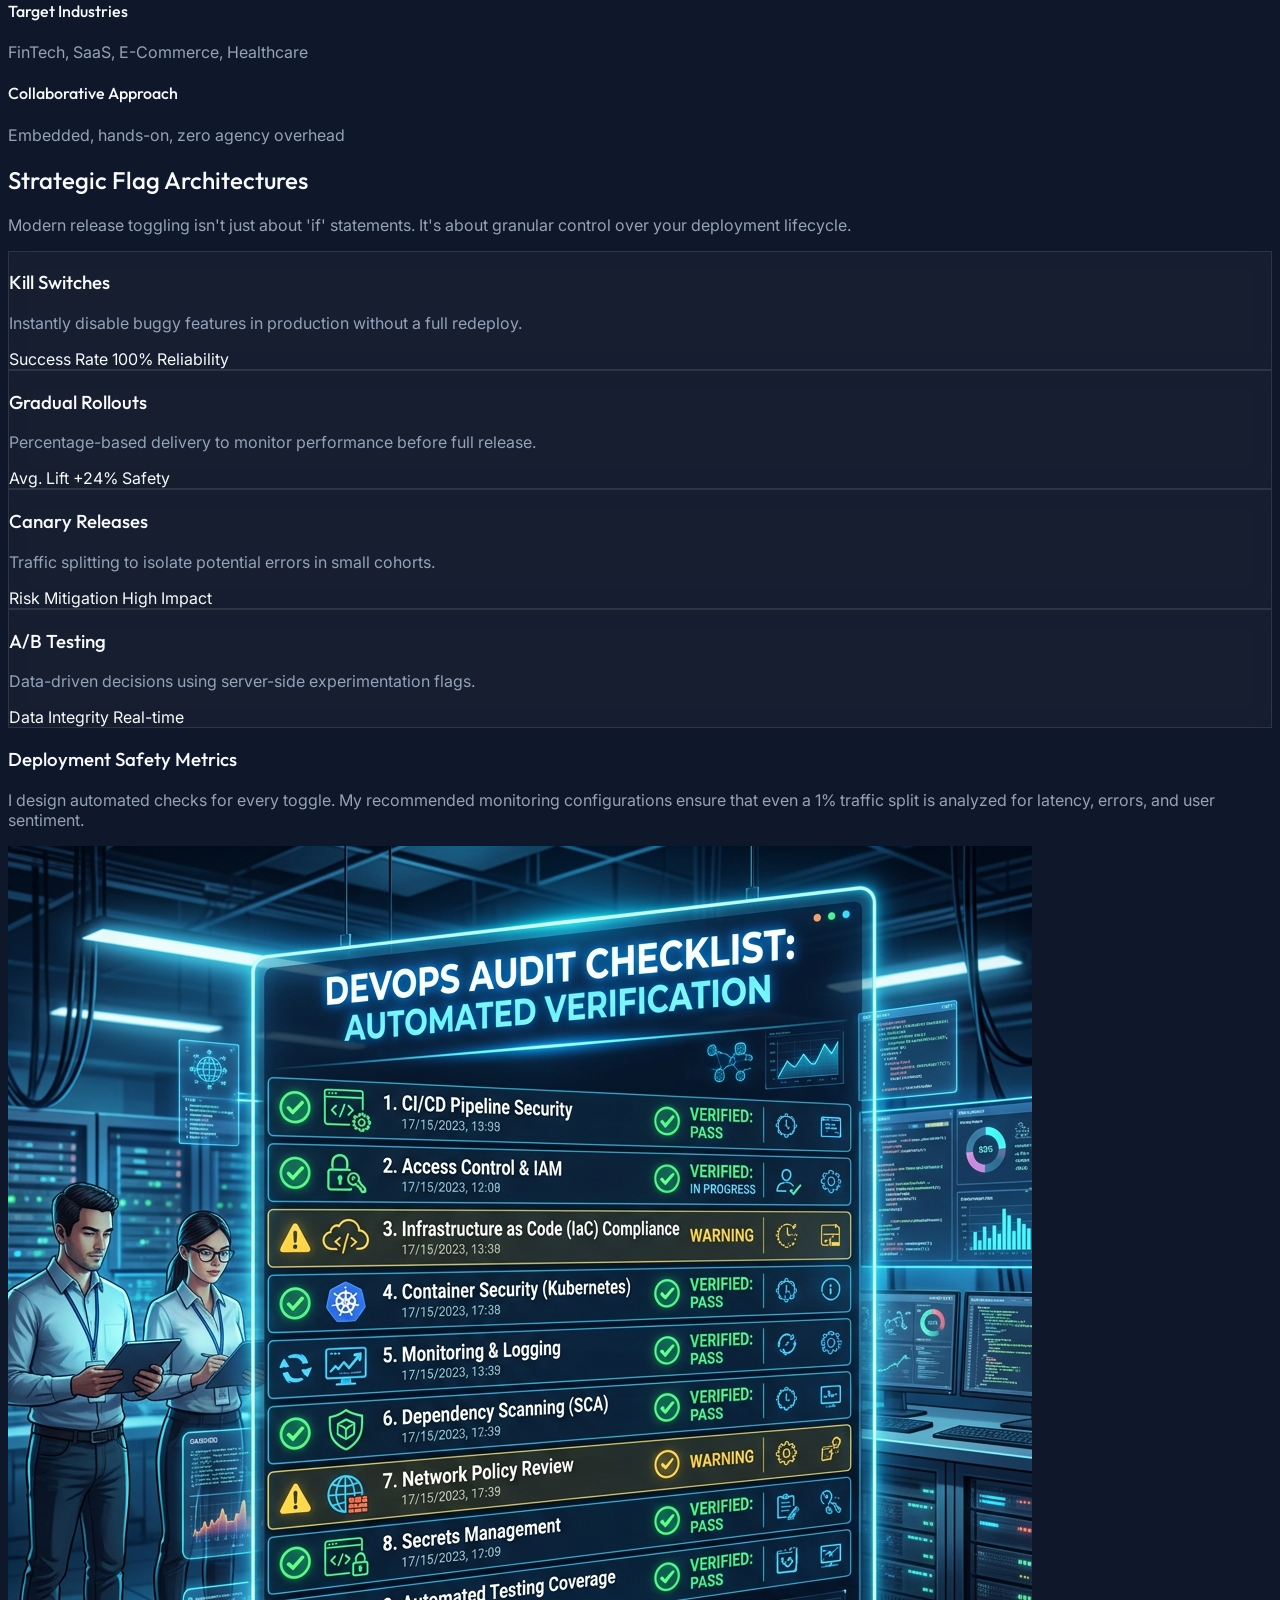
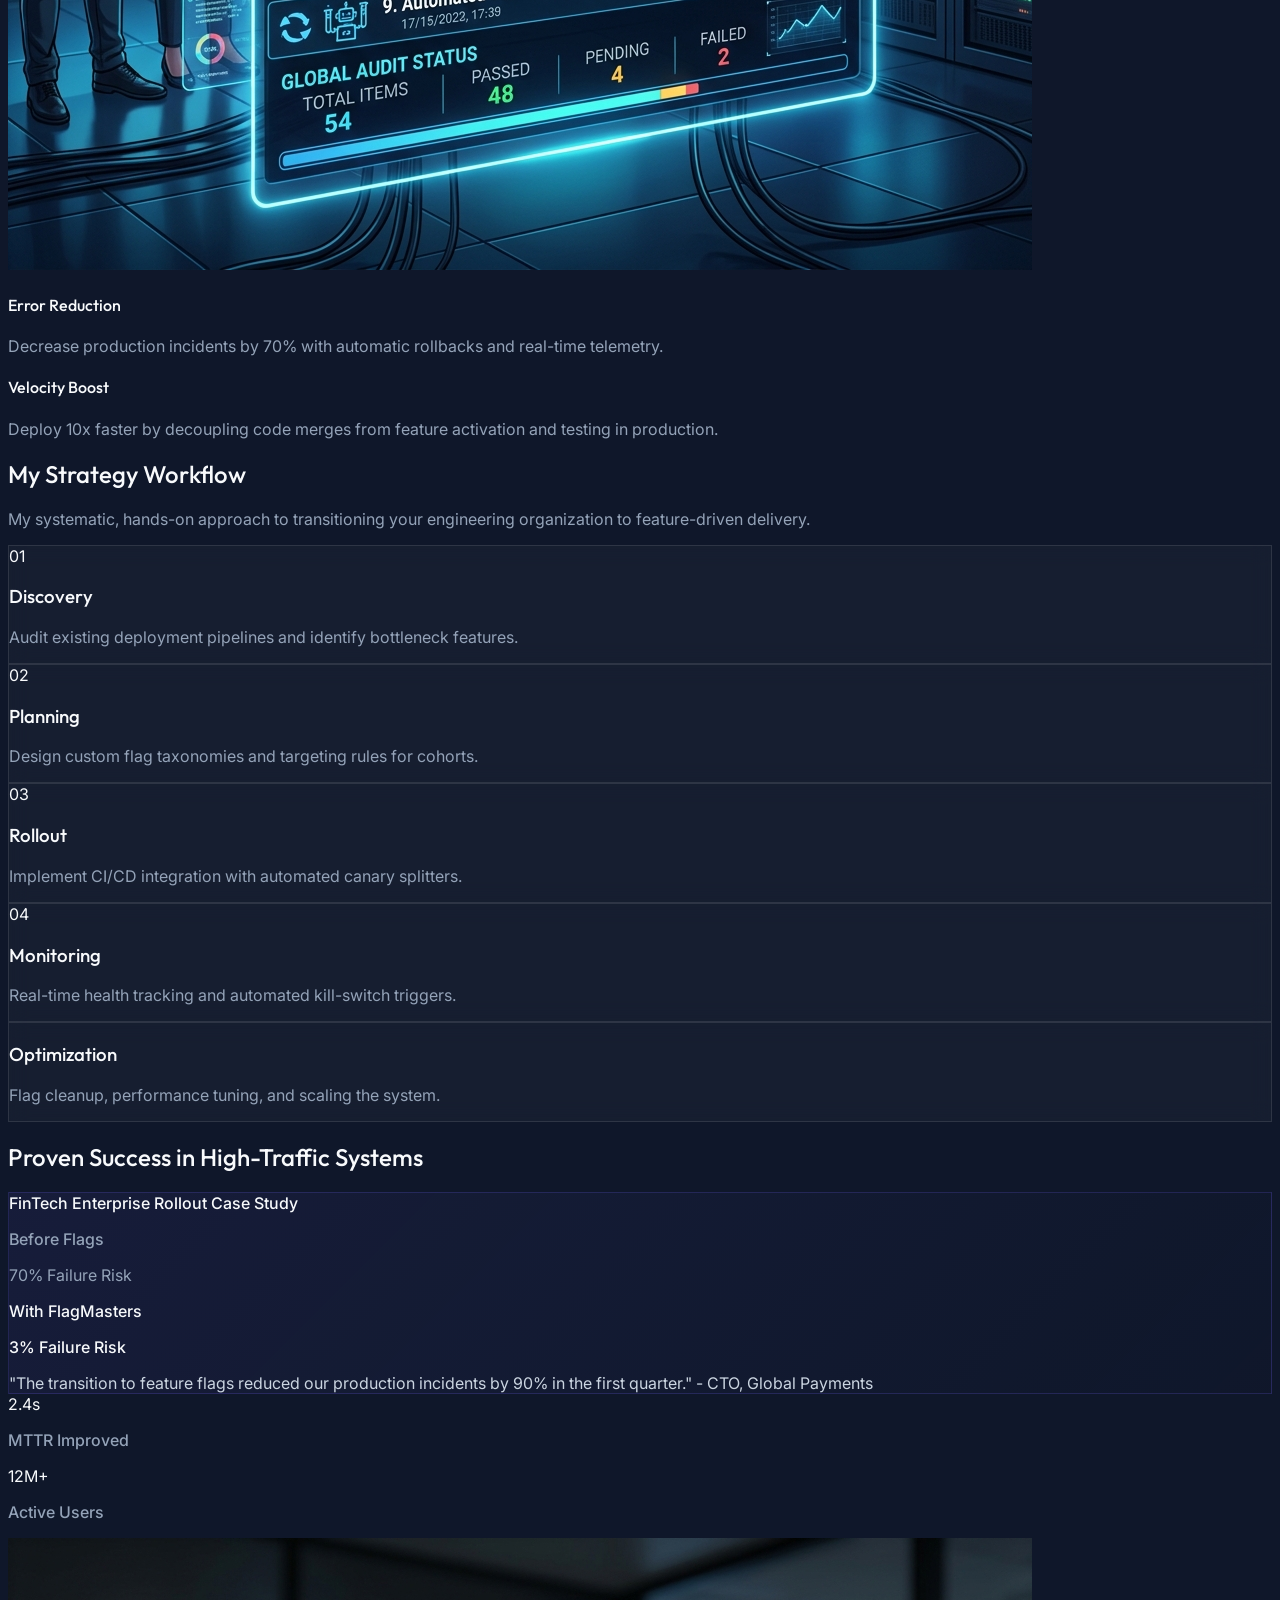
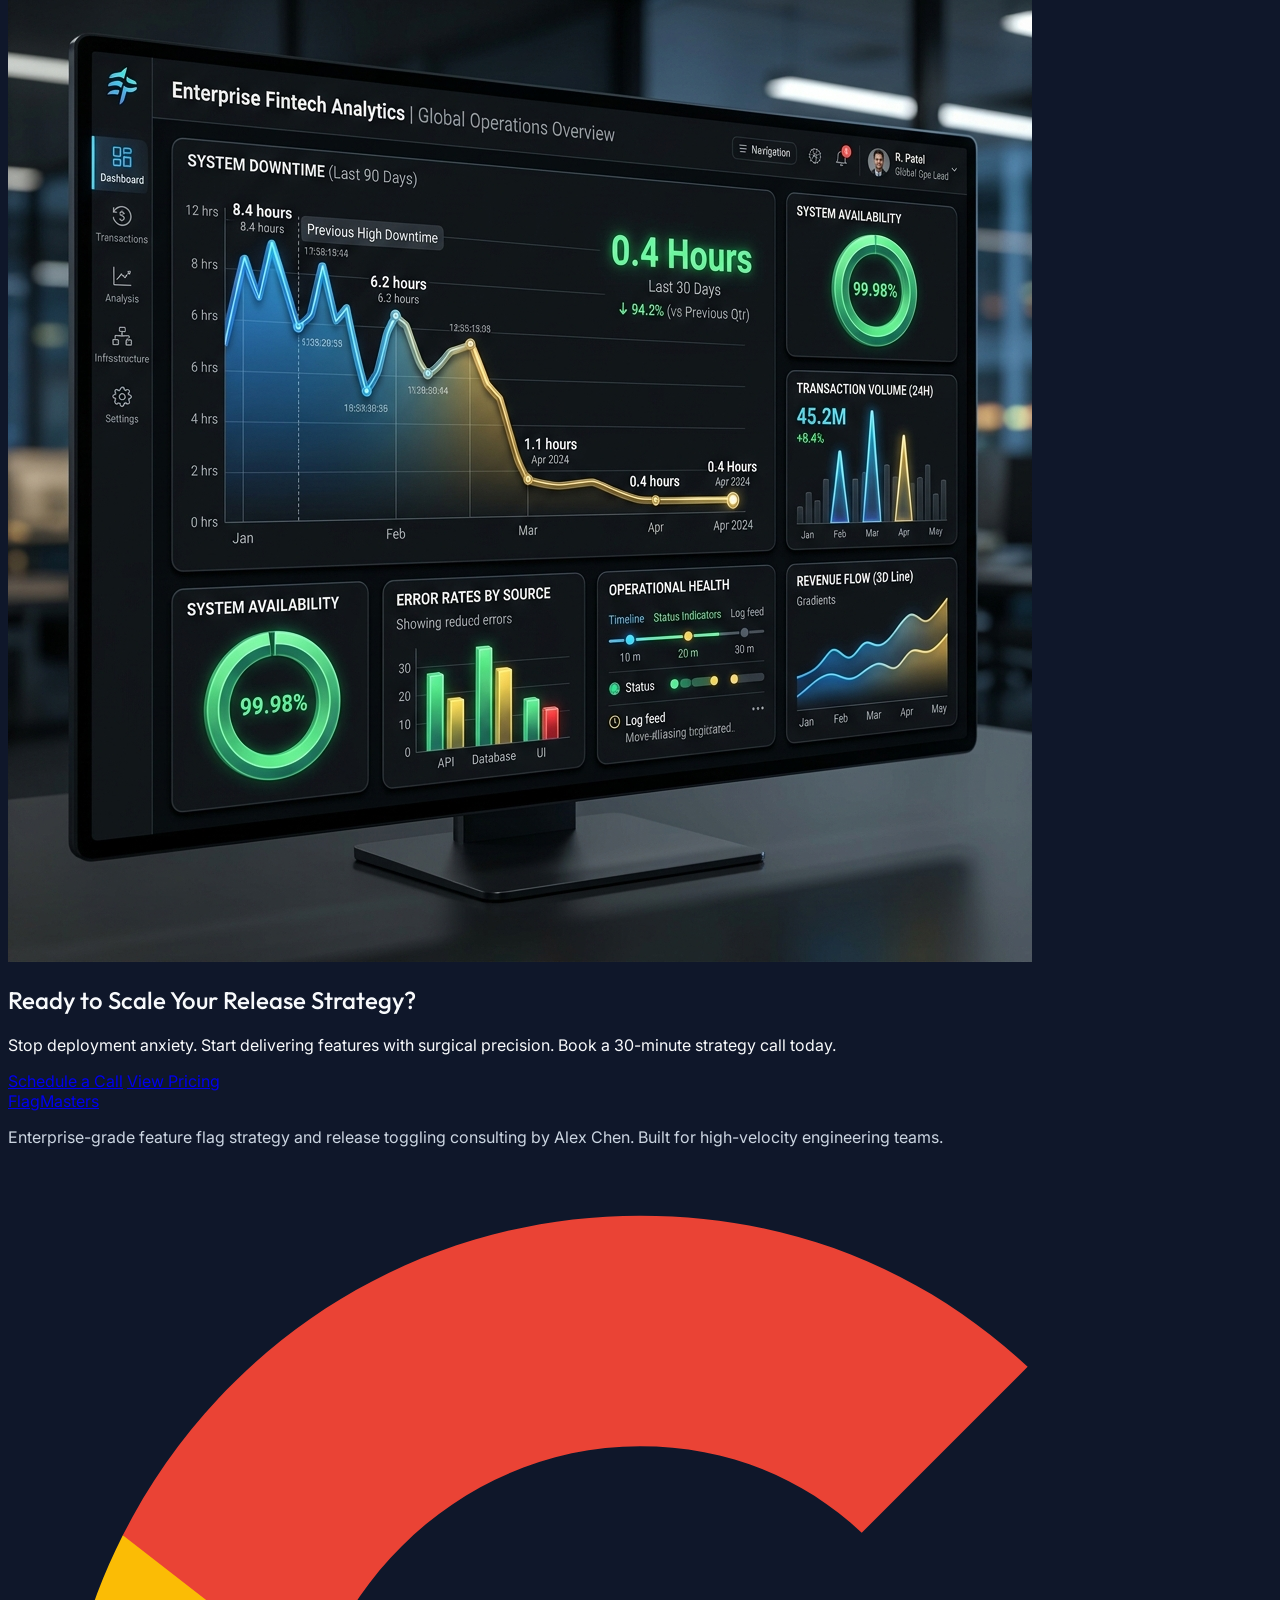
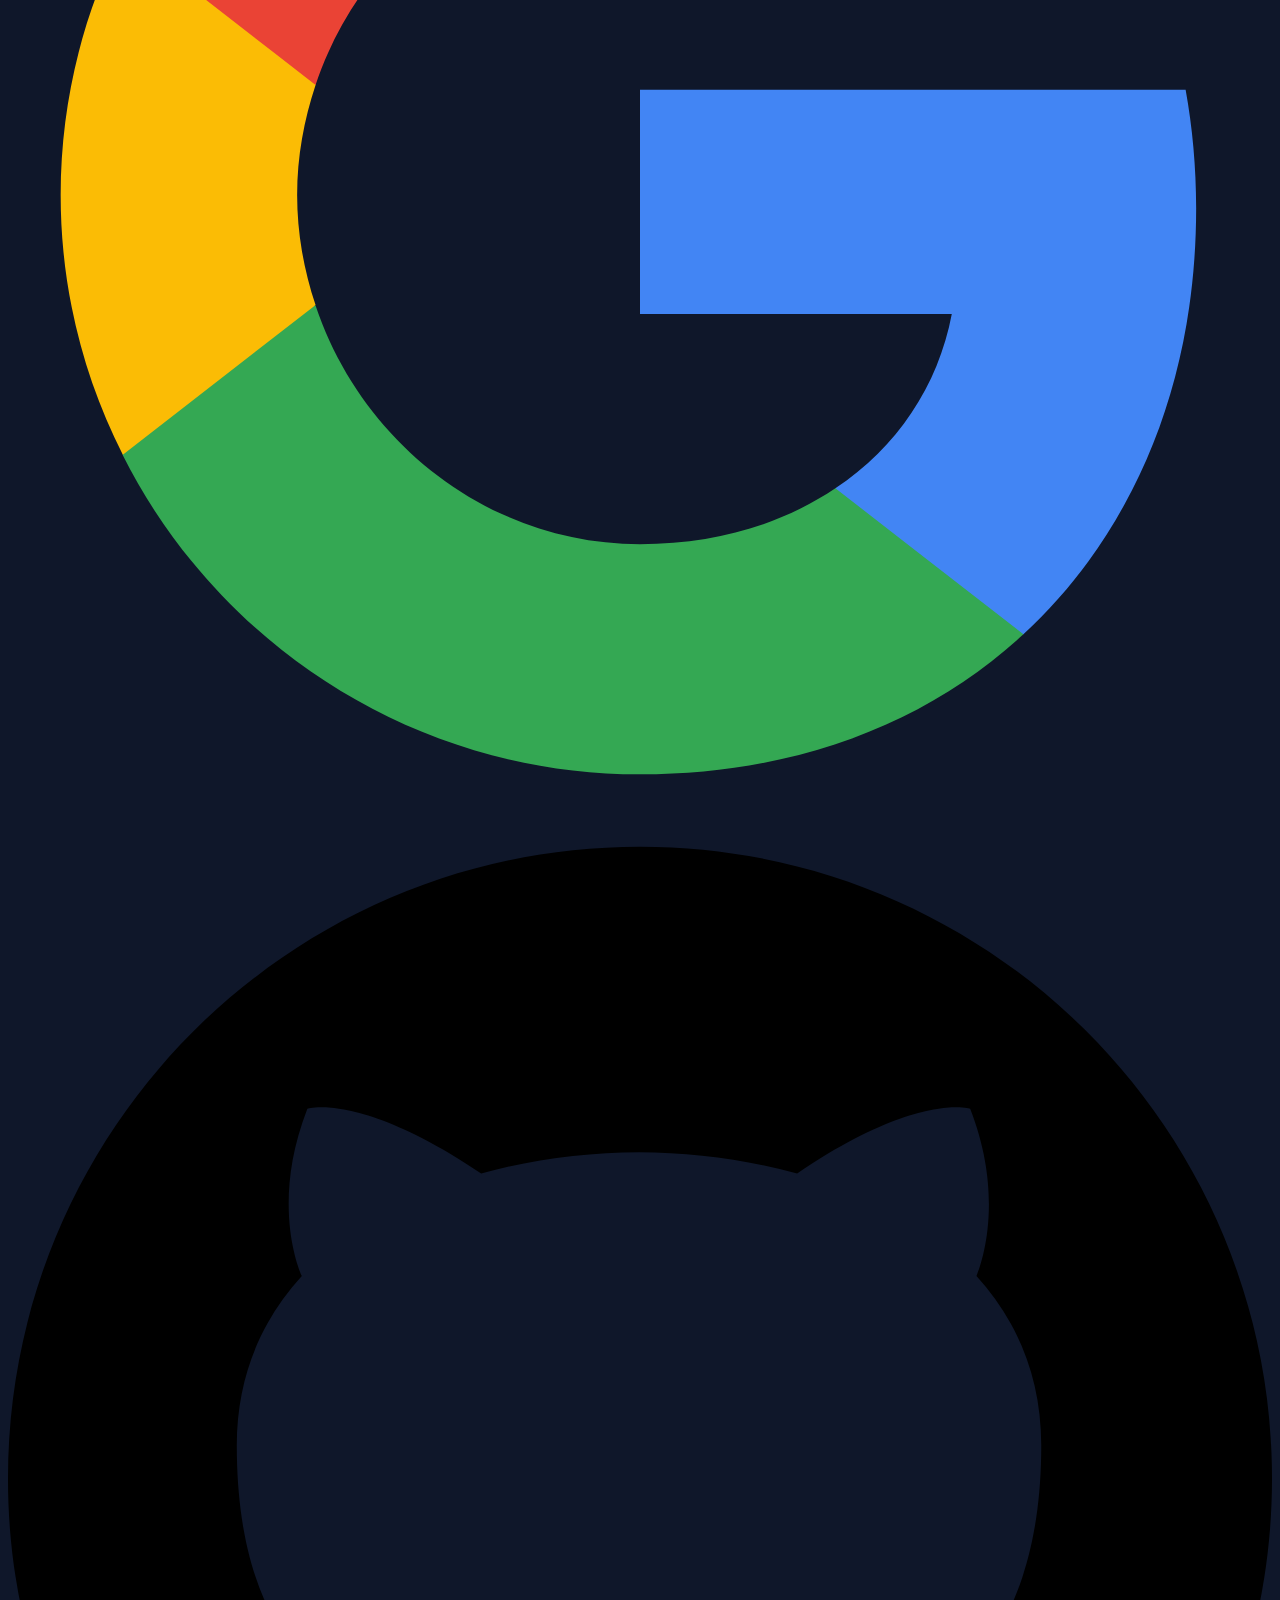
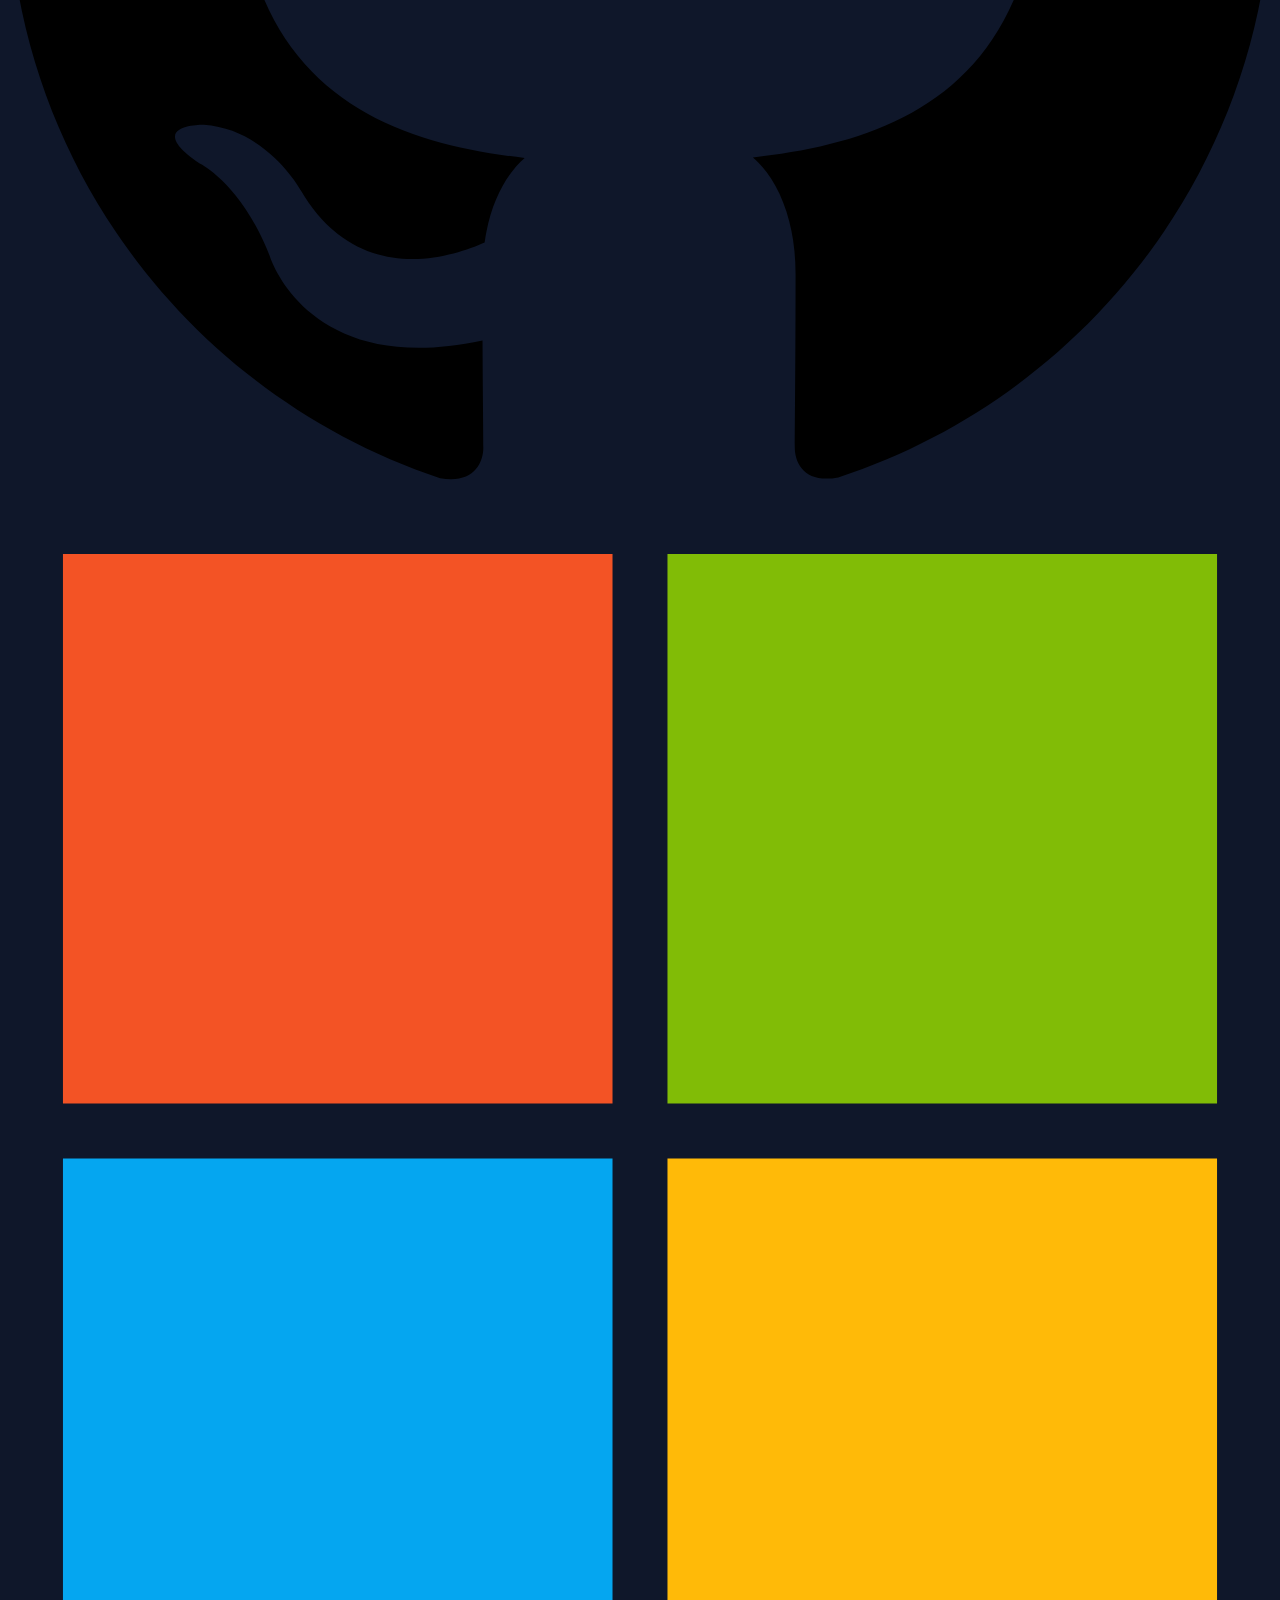
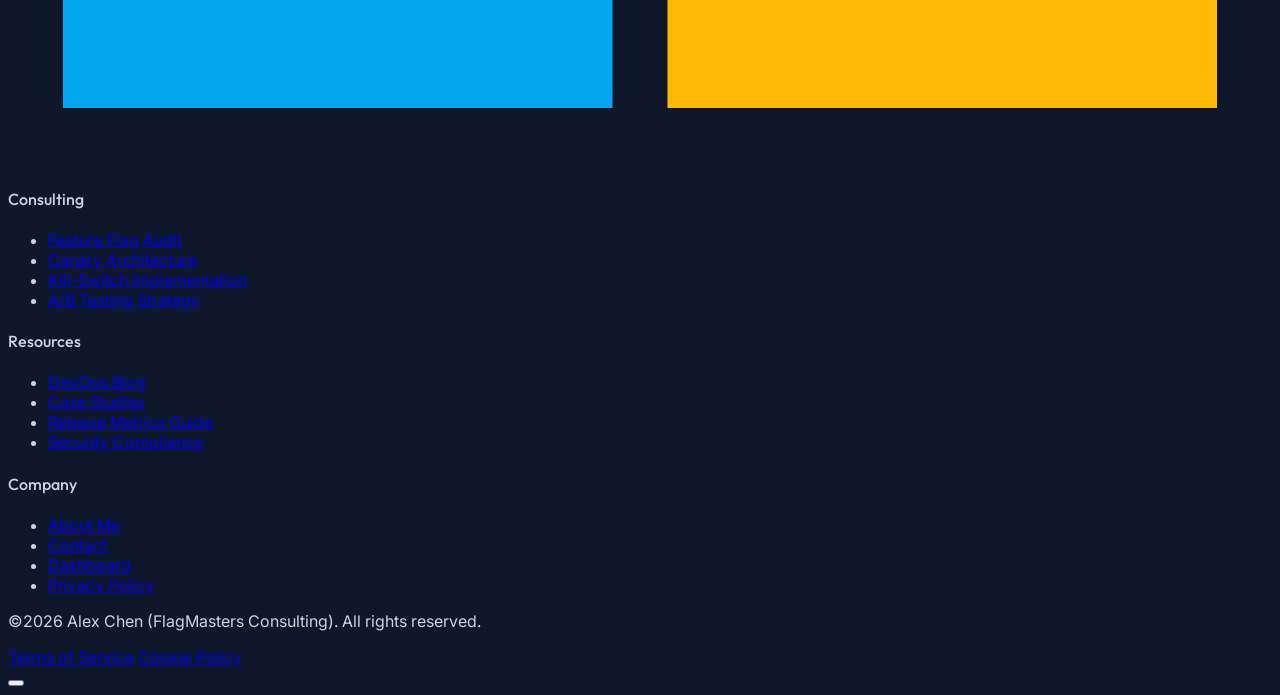
==== commit 4b9bfbc2: "rechanges" ====
--- a/index.html
+++ b/index.html
@@ -113,16 +113,16 @@
 
             <div class="container mx-auto px-8 sm:px-12 lg:px-16 grid lg:grid-cols-2 gap-16 items-center relative z-10">
                 <div class="reveal text-center lg:text-left">
-                    <span class="inline-block px-4 py-1.5 rounded-full bg-primary/20 text-white text-xs sm:text-sm font-bold mb-6 border border-primary/30 backdrop-blur-md mx-auto lg:mx-0">Enterprise Release Management</span>
+                    <span class="inline-block px-4 py-1.5 rounded-full bg-primary/20 text-white text-xs sm:text-sm font-bold mb-6 border border-primary/30 backdrop-blur-md mx-auto lg:mx-0">Solo DevOps Consulting by Alex Chen</span>
                     <h1 class="text-3xl sm:text-5xl lg:text-7xl font-bold font-['Outfit'] leading-[1.1] mb-8 text-white drop-shadow-lg mx-auto lg:mx-0">
                         Deploy with <span class="text-indigo-400">Zero Risk</span>. <br>Toggle with Confidence.
                     </h1>
                     <p class="text-base sm:text-xl text-slate-200 mb-10 max-w-xl drop-shadow-md mx-auto lg:mx-0">
-                        I help enterprise teams decouple deployment from release using advanced feature flag strategies, canary rollouts, and automated kill-switch architectures.
+                        I'm Alex Chen, a freelance Feature Flag & Release Toggling consultant. I help high-velocity engineering organizations eliminate deployment anxiety with custom-built canary rollouts, targeting engine designs, and automated kill-switch architectures.
                     </p>
                     <div class="flex flex-col sm:flex-row space-y-4 sm:space-y-0 sm:space-x-4 justify-center lg:justify-start items-center sm:items-stretch">
                         <a href="contact.html" class="w-full sm:w-auto px-8 py-4 bg-primary hover:bg-primary/90 text-white rounded-xl font-bold text-lg transition-all transform hover:scale-105 shadow-2xl shadow-primary/30 text-center whitespace-nowrap">Book Consultation</a>
-                        <a href="services.html" class="w-full sm:w-auto px-8 py-4 bg-secondary hover:bg-secondary/90 text-white rounded-xl font-bold text-lg transition-all transform hover:scale-105 text-center shadow-lg whitespace-nowrap">Explore Services</a>
+                        <a href="services.html" class="w-full sm:w-auto px-8 py-4 bg-white text-secondary hover:bg-primary hover:text-white border border-white/10 rounded-xl font-bold text-lg transition-all transform hover:scale-105 text-center shadow-lg whitespace-nowrap">Explore Services</a>
                     </div>
                     <div class="mt-12 flex items-center justify-center lg:justify-start space-x-6">
                         <div class="flex -space-x-3">
@@ -130,7 +130,7 @@
                             <img src="https://images.unsplash.com/photo-1494790108377-be9c29b29330?auto=format&fit=crop&w=100&h=100&q=80" class="w-10 h-10 rounded-full border-2 border-slate-900 object-cover" alt="Client">
                             <img src="https://images.unsplash.com/photo-1500648767791-00dcc994a43e?auto=format&fit=crop&w=100&h=100&q=80" class="w-10 h-10 rounded-full border-2 border-slate-900 object-cover" alt="Client">
                         </div>
-                        <p class="text-sm text-slate-300 font-medium">Trusted by 50+ Global Enterprises</p>
+                        <p class="text-sm text-slate-300 font-medium">Trusted by 50+ Enterprise Clients</p>
                     </div>
                 </div>
                 <div class="relative reveal delay-200 px-4">
@@ -159,10 +159,47 @@
             </div>
         </section>
 
+        <!-- 1.2 Stats Section -->
+        <section class="py-12 bg-white/30 dark:bg-slate-950/30 backdrop-blur-sm border-b border-slate-200 dark:border-slate-900 relative z-20">
+            <div class="container mx-auto px-8 sm:px-12 lg:px-16">
+                <div class="glass rounded-[2.5rem] p-10 lg:p-12 border-primary/20 relative overflow-hidden reveal counter-container">
+                    <div class="absolute -right-20 -top-20 w-64 h-64 bg-primary/10 rounded-full blur-3xl"></div>
+                    <div class="absolute -left-20 -bottom-20 w-64 h-64 bg-accent/10 rounded-full blur-3xl"></div>
+                    
+                    <div class="grid grid-cols-2 md:grid-cols-3 lg:grid-cols-6 gap-8 lg:gap-12 relative z-10">
+                        <div class="text-center">
+                            <div class="text-3xl sm:text-4xl font-bold text-primary mb-2"><span class="counter" data-target="12">0</span>+</div>
+                            <p class="text-xs text-slate-500 dark:text-slate-400 font-bold uppercase tracking-widest">Years DevOps Exp</p>
+                        </div>
+                        <div class="text-center">
+                            <div class="text-3xl sm:text-4xl font-bold text-accent mb-2"><span class="counter" data-target="200">0</span>+</div>
+                            <p class="text-xs text-slate-500 dark:text-slate-400 font-bold uppercase tracking-widest">Successful Projects</p>
+                        </div>
+                        <div class="text-center">
+                            <div class="text-3xl sm:text-4xl font-bold text-primary mb-2"><span class="counter" data-target="15">0</span>ms</div>
+                            <p class="text-xs text-slate-500 dark:text-slate-400 font-bold uppercase tracking-widest">Eval Latency</p>
+                        </div>
+                        <div class="text-center">
+                            <div class="text-3xl sm:text-4xl font-bold text-accent mb-2"><span class="counter" data-target="99">0</span>.9%</div>
+                            <p class="text-xs text-slate-500 dark:text-slate-400 font-bold uppercase tracking-widest">System Uptime</p>
+                        </div>
+                        <div class="text-center">
+                            <div class="text-3xl sm:text-4xl font-bold text-primary mb-2"><span class="counter" data-target="500">0</span>M+</div>
+                            <p class="text-xs text-slate-500 dark:text-slate-400 font-bold uppercase tracking-widest">Daily Evals</p>
+                        </div>
+                        <div class="text-center">
+                            <div class="text-3xl sm:text-4xl font-bold text-accent mb-2"><span class="counter" data-target="24">0</span>h</div>
+                            <p class="text-xs text-slate-500 dark:text-slate-400 font-bold uppercase tracking-widest">Support Response</p>
+                        </div>
+                    </div>
+                </div>
+            </div>
+        </section>
+
         <!-- 1.5 Trusted By Section -->
         <section class="py-12 border-b border-slate-200 dark:border-slate-900 bg-white/50 dark:bg-slate-950/50 backdrop-blur-sm">
             <div class="container mx-auto px-8 sm:px-12 lg:px-16">
-                <p class="text-center text-xs font-bold text-slate-400 uppercase tracking-[0.2em] mb-10">Powering High-Velocity Teams At</p>
+                <p class="text-center text-xs font-bold text-slate-400 uppercase tracking-[0.2em] mb-10">Powering High-Velocity Engineering Departments At</p>
                 <div class="flex flex-wrap justify-center items-center gap-8 md:gap-16 lg:gap-24">
                     <img src="https://www.vectorlogo.zone/logos/amazon/amazon-ar21.svg" alt="Amazon" class="h-8 sm:h-10 opacity-50 grayscale hover:opacity-100 hover:grayscale-0 transition-all duration-300 transform hover:scale-110">
                     <img src="https://www.vectorlogo.zone/logos/google/google-ar21.svg" alt="Google" class="h-8 sm:h-10 opacity-50 grayscale hover:opacity-100 hover:grayscale-0 transition-all duration-300 transform hover:scale-110">
@@ -173,6 +210,41 @@
             </div>
         </section>
 
+        <!-- 1.6 Meet Your Consultant Section -->
+        <section class="py-24 bg-white dark:bg-slate-950 relative overflow-hidden">
+            <div class="container mx-auto px-8 sm:px-12 lg:px-16 relative z-10">
+                <div class="grid lg:grid-cols-12 gap-16 items-center">
+                    <div class="lg:col-span-5 reveal flex justify-center">
+                        <div class="relative max-w-sm">
+                            <div class="absolute -top-10 -left-10 w-40 h-40 bg-primary/10 rounded-full blur-[60px]"></div>
+                            <img src="assets/images/consultant.png" alt="Alex Chen" class="rounded-[3rem] shadow-2xl relative z-10 w-full object-cover border border-slate-200 dark:border-slate-800 transition-all duration-700">
+                        </div>
+                    </div>
+                    <div class="lg:col-span-7 reveal delay-200 flex flex-col items-center lg:items-start text-center lg:text-left">
+                        <span class="inline-block px-4 py-1.5 rounded-full bg-primary/10 text-primary text-xs sm:text-sm font-bold mb-6 border border-primary/20">Freelance DevOps Consultant</span>
+                        <h2 class="text-3xl sm:text-4xl lg:text-5xl font-bold mb-6 leading-tight text-slate-900 dark:text-white">Hi, I'm Alex Chen.<br>I Eradicate Release Anxiety.</h2>
+                        <p class="text-base sm:text-lg text-slate-600 dark:text-slate-400 mb-6 leading-relaxed">
+                            As a freelance consultant, I don't just sell software or write generic guides. I embed directly with your engineering departments to audit, design, and implement customized release toggling and feature flag architectures.
+                        </p>
+                        <p class="text-base sm:text-lg text-slate-600 dark:text-slate-400 mb-8 leading-relaxed">
+                            I specialize in helping mid-to-enterprise engineering organizations (typically with 20 to 500+ developers) eliminate launch-day bottlenecks, implement automated kill-switches, and configure safe canary rollouts.
+                        </p>
+                        
+                        <div class="grid grid-cols-2 gap-8 w-full max-w-md border-t border-slate-200 dark:border-slate-800 pt-8">
+                            <div>
+                                <h4 class="font-bold text-lg text-primary mb-1">Target Industries</h4>
+                                <p class="text-sm text-slate-500">FinTech, SaaS, E-Commerce, Healthcare</p>
+                            </div>
+                            <div>
+                                <h4 class="font-bold text-lg text-accent mb-1">Collaborative Approach</h4>
+                                <p class="text-sm text-slate-500">Embedded, hands-on, zero agency overhead</p>
+                            </div>
+                        </div>
+                    </div>
+                </div>
+            </div>
+        </section>
+
         <!-- 2. Feature Flag Insights Section -->
         <section class="py-24 bg-slate-100 dark:bg-slate-900/50">
             <div class="container mx-auto px-8 sm:px-12 lg:px-16">
@@ -236,33 +308,10 @@
         <!-- 3. Metrics Section -->
         <section class="py-24 relative overflow-hidden">
             <div class="container mx-auto px-8 sm:px-12 lg:px-16">
-                <div class="glass rounded-[2.5rem] p-10 lg:p-16 border-primary/20 relative overflow-hidden reveal">
-                    <div class="absolute -right-20 -top-20 w-64 h-64 bg-primary/10 rounded-full blur-3xl"></div>
-                    <div class="absolute -left-20 -bottom-20 w-64 h-64 bg-accent/10 rounded-full blur-3xl"></div>
-                    
-                    <div class="grid grid-cols-2 lg:grid-cols-4 gap-8 lg:gap-12 relative z-10 counter-container">
-                        <div class="text-center">
-                            <div class="text-3xl sm:text-5xl font-bold text-accent mb-2"><span class="counter" data-target="15">0</span>ms</div>
-                            <p class="text-xs sm:text-sm text-slate-500 dark:text-slate-400 font-bold uppercase tracking-widest">Eval Latency</p>
-                        </div>
-                        <div class="text-center">
-                            <div class="text-3xl sm:text-5xl font-bold text-primary mb-2"><span class="counter" data-target="99">0</span>.9%</div>
-                            <p class="text-xs sm:text-sm text-slate-500 dark:text-slate-400 font-bold uppercase tracking-widest">System Uptime</p>
-                        </div>
-                        <div class="text-center">
-                            <div class="text-3xl sm:text-5xl font-bold text-accent mb-2"><span class="counter" data-target="500">0</span>M+</div>
-                            <p class="text-xs sm:text-sm text-slate-500 dark:text-slate-400 font-bold uppercase tracking-widest">Daily Evals</p>
-                        </div>
-                        <div class="text-center">
-                            <div class="text-3xl sm:text-5xl font-bold text-primary mb-2"><span class="counter" data-target="24">0</span>h</div>
-                            <p class="text-xs sm:text-sm text-slate-500 dark:text-slate-400 font-bold uppercase tracking-widest">Support Response</p>
-                        </div>
-                    </div>
-                </div>
-                <div class="mt-20 text-center lg:text-left">
+                <div class="text-center lg:text-left">
                     <div class="max-w-2xl mb-12 mx-auto lg:mx-0">
                         <h3 class="text-2xl sm:text-3xl font-bold mb-6">Deployment Safety Metrics</h3>
-                        <p class="text-sm sm:text-base text-slate-500 dark:text-slate-400">We track every toggle. Our monitoring system ensures that even a 1% traffic split is analyzed for latency, errors, and user sentiment.</p>
+                        <p class="text-sm sm:text-base text-slate-500 dark:text-slate-400">I design automated checks for every toggle. My recommended monitoring configurations ensure that even a 1% traffic split is analyzed for latency, errors, and user sentiment.</p>
                     </div>
                     <div class="lg:flex items-center gap-10 xl:gap-16">
                         <div class="lg:w-7/12 mb-10 lg:mb-0">
@@ -297,8 +346,8 @@
         <section class="py-24 block w-full">
             <div class="container mx-auto px-8 sm:px-12 lg:px-16 w-full">
                 <div class="text-center mb-16 sm:mb-20 reveal">
-                    <h2 class="text-3xl sm:text-4xl font-bold mb-4">The Strategy Workflow</h2>
-                    <p class="text-sm sm:text-base text-slate-500 dark:text-slate-400 max-w-2xl mx-auto">A systematic approach to transitioning your enterprise to feature-driven delivery.</p>
+                    <h2 class="text-3xl sm:text-4xl font-bold mb-4">My Strategy Workflow</h2>
+                    <p class="text-sm sm:text-base text-slate-500 dark:text-slate-400 max-w-2xl mx-auto">My systematic, hands-on approach to transitioning your engineering organization to feature-driven delivery.</p>
                 </div>
                 <div class="grid md:grid-cols-6 lg:grid-cols-5 gap-8">
                     <!-- Step 1 -->
@@ -422,7 +471,7 @@
     </main>
 
     <!-- Footer -->
-    <footer class="bg-white dark:bg-slate-950 text-slate-600 dark:text-slate-400 pt-20 pb-12 border-t border-slate-200 dark:border-slate-900">
+    <footer class="bg-white dark:bg-slate-950 text-slate-600 dark:text-slate-400 pt-20 pb-8 border-t border-slate-200 dark:border-slate-900">
         <div class="container mx-auto px-6">
             <div class="grid md:grid-cols-2 lg:grid-cols-4 gap-12 mb-16">
                 <div class="col-span-1 lg:col-span-1">
@@ -432,7 +481,7 @@
                         </div>
                         <span class="text-2xl font-bold font-['Outfit'] tracking-tight text-secondary dark:text-white">Flag<span class="text-primary">Masters</span></span>
                     </a>
-                    <p class="text-sm leading-relaxed mb-6">Enterprise-grade feature flag strategy and release toggling consulting. Built for high-velocity DevOps teams.</p>
+                    <p class="text-sm leading-relaxed mb-6">Enterprise-grade feature flag strategy and release toggling consulting by Alex Chen. Built for high-velocity engineering teams.</p>
                     <div class="flex space-x-4">
                         <a href="#" class="w-10 h-10 bg-slate-100 dark:bg-slate-900 border border-slate-200 dark:border-slate-800 rounded-lg flex items-center justify-center hover:bg-primary/10 transition-all group" title="Google">
                             <svg class="w-5 h-5 group-hover:scale-110 transition-transform" viewBox="0 0 24 24">
@@ -486,7 +535,7 @@
                 </div>
             </div>
             <div class="pt-12 border-t border-slate-200 dark:border-slate-900 flex flex-col md:flex-row justify-between items-center text-xs">
-                <p>&copy;2026 FlagMasters Consulting. All rights reserved.</p>
+                <p>&copy;2026 Alex Chen (FlagMasters Consulting). All rights reserved.</p>
                 <div class="flex items-center space-x-6 mt-4 md:mt-0">
                     <div class="flex space-x-6">
                         <a href="#" class="hover:text-primary transition-colors">Terms of Service</a>
--- a/assets/css/style.css
+++ b/assets/css/style.css
@@ -503,3 +503,25 @@
 header.sticky {
     box-shadow: 0 1px 2px 0 rgba(0, 0, 0, 0.05);
 }
+
+/* Typography Weight Enforcements: Headings < 600, Paragraphs/Subheadings 400-550 */
+h1, h2, h3, h4, h5, h6,
+.h1, .h2, .h3, .h4, .h5, .h6 {
+    font-weight: 500 !important; /* Enforces weight strictly below 600 (Medium) */
+}
+
+p, .paragraph, .subtitle, .subheading, .section-subtitle {
+    font-weight: 400; /* Base paragraph weight */
+}
+
+/* Limit all bold/semibold subheadings, labels, paragraph texts, and inline text weights to 500 (Medium) */
+p.font-bold, p.font-semibold,
+p .font-bold, p .font-semibold,
+.subheading.font-bold, .subheading.font-semibold,
+.section-subtitle.font-bold, .section-subtitle.font-semibold,
+span.inline-block.rounded-full.font-bold,
+span.inline-block.rounded-full.font-semibold,
+.case-study-highlight span.font-bold,
+.case-study-highlight span.font-semibold {
+    font-weight: 500 !important; /* Fits inside the 400-550 range */
+}
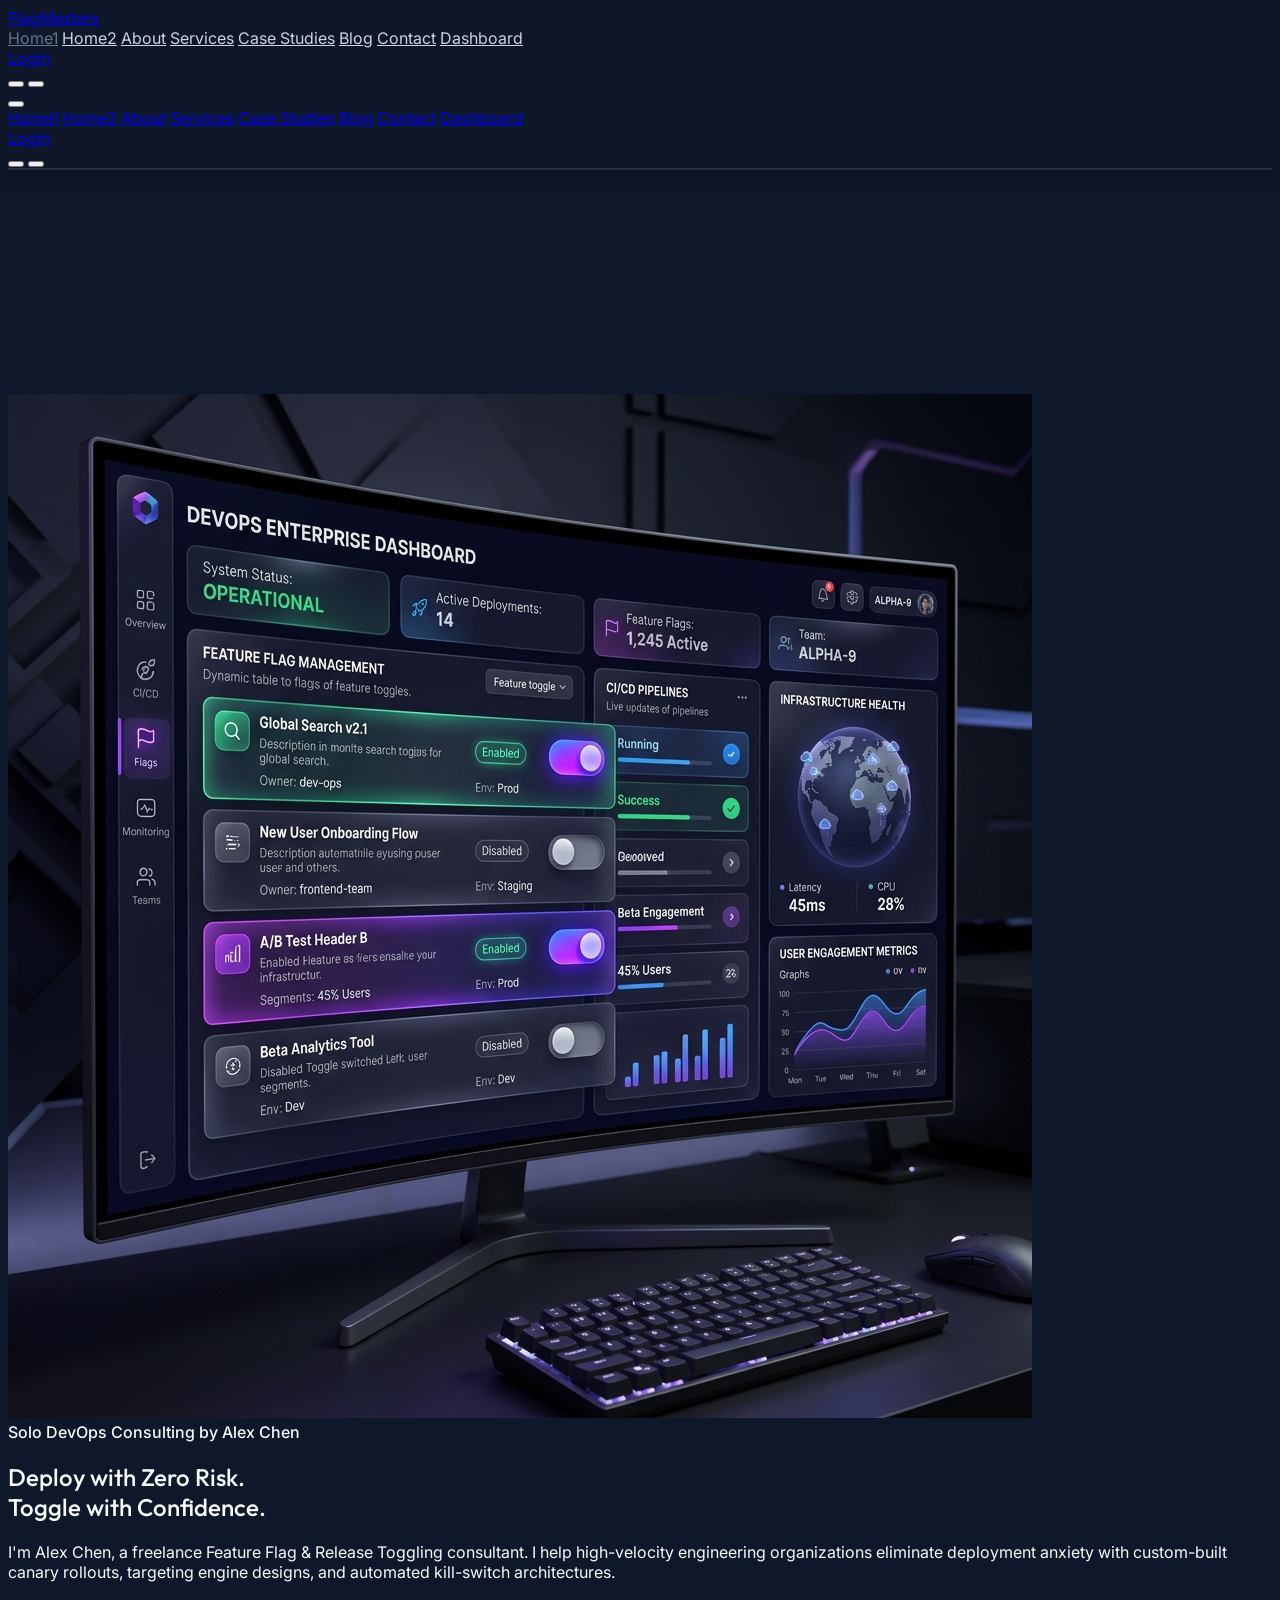
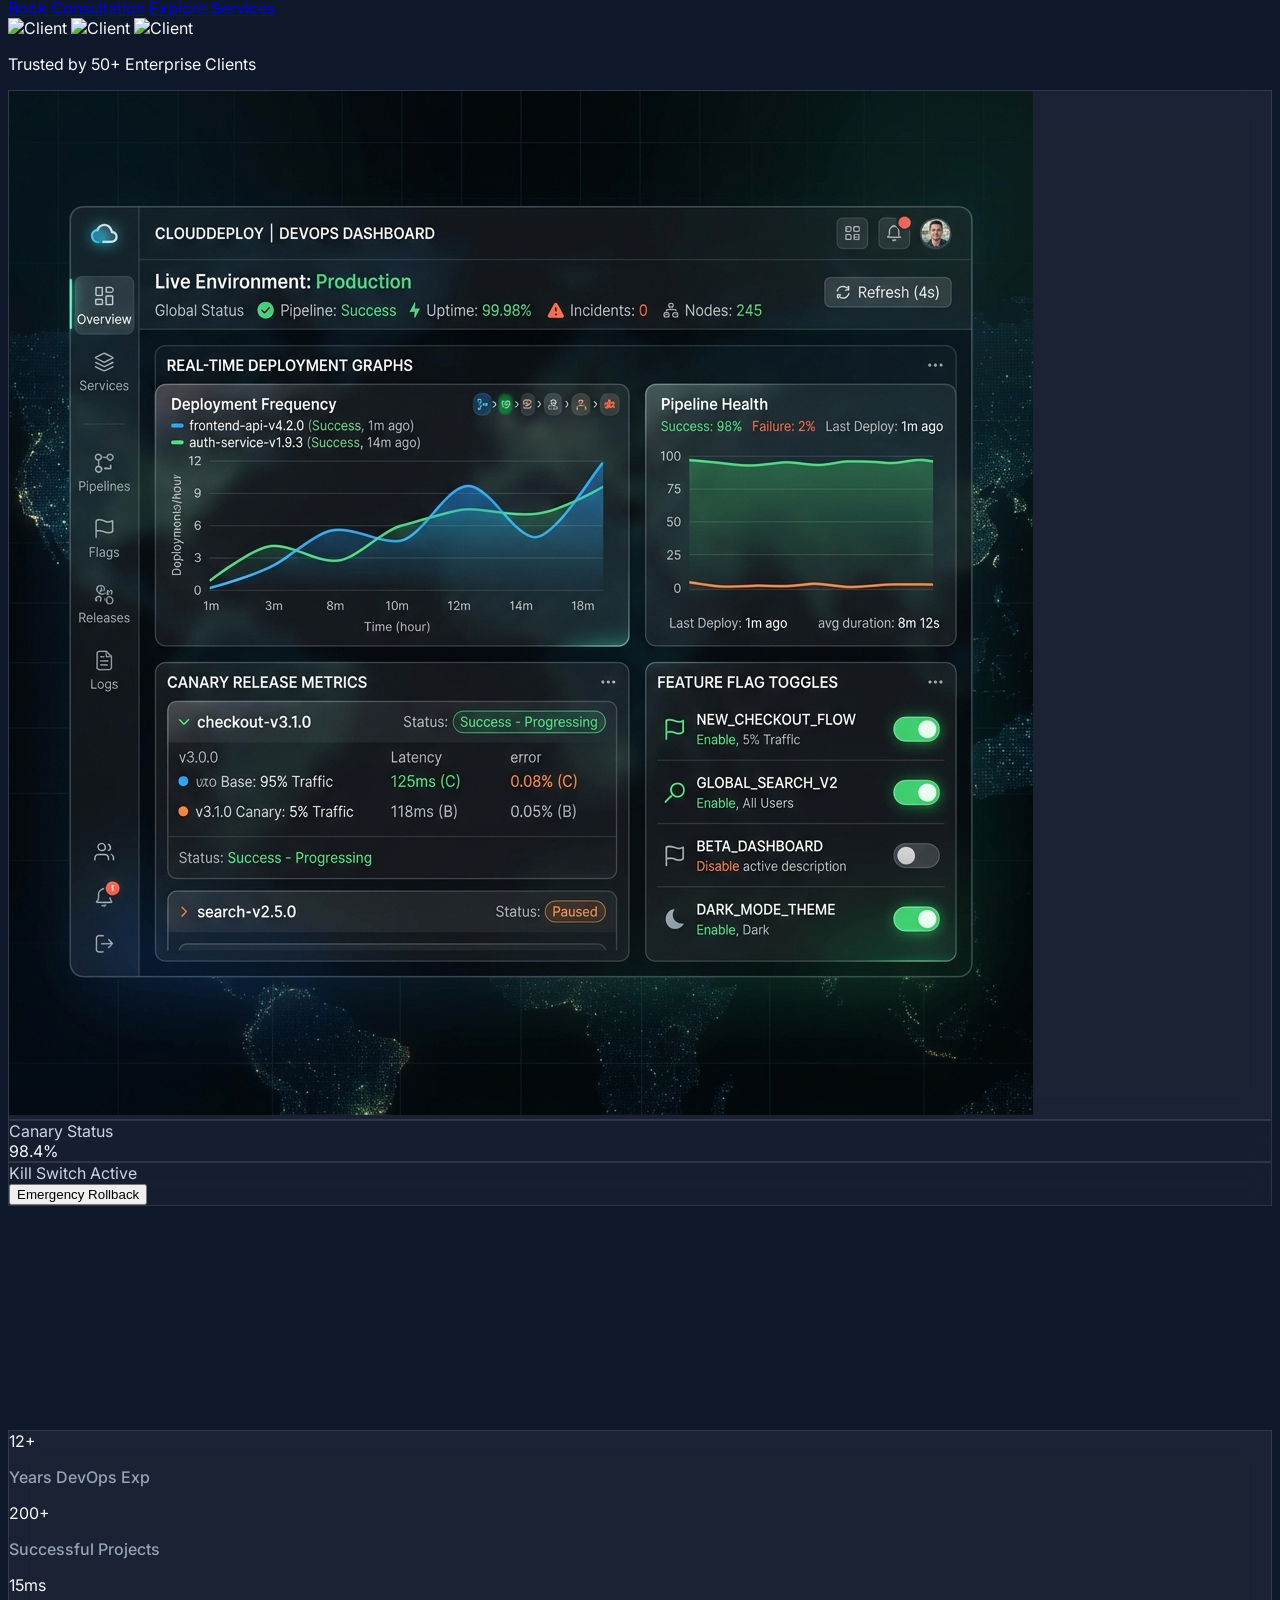
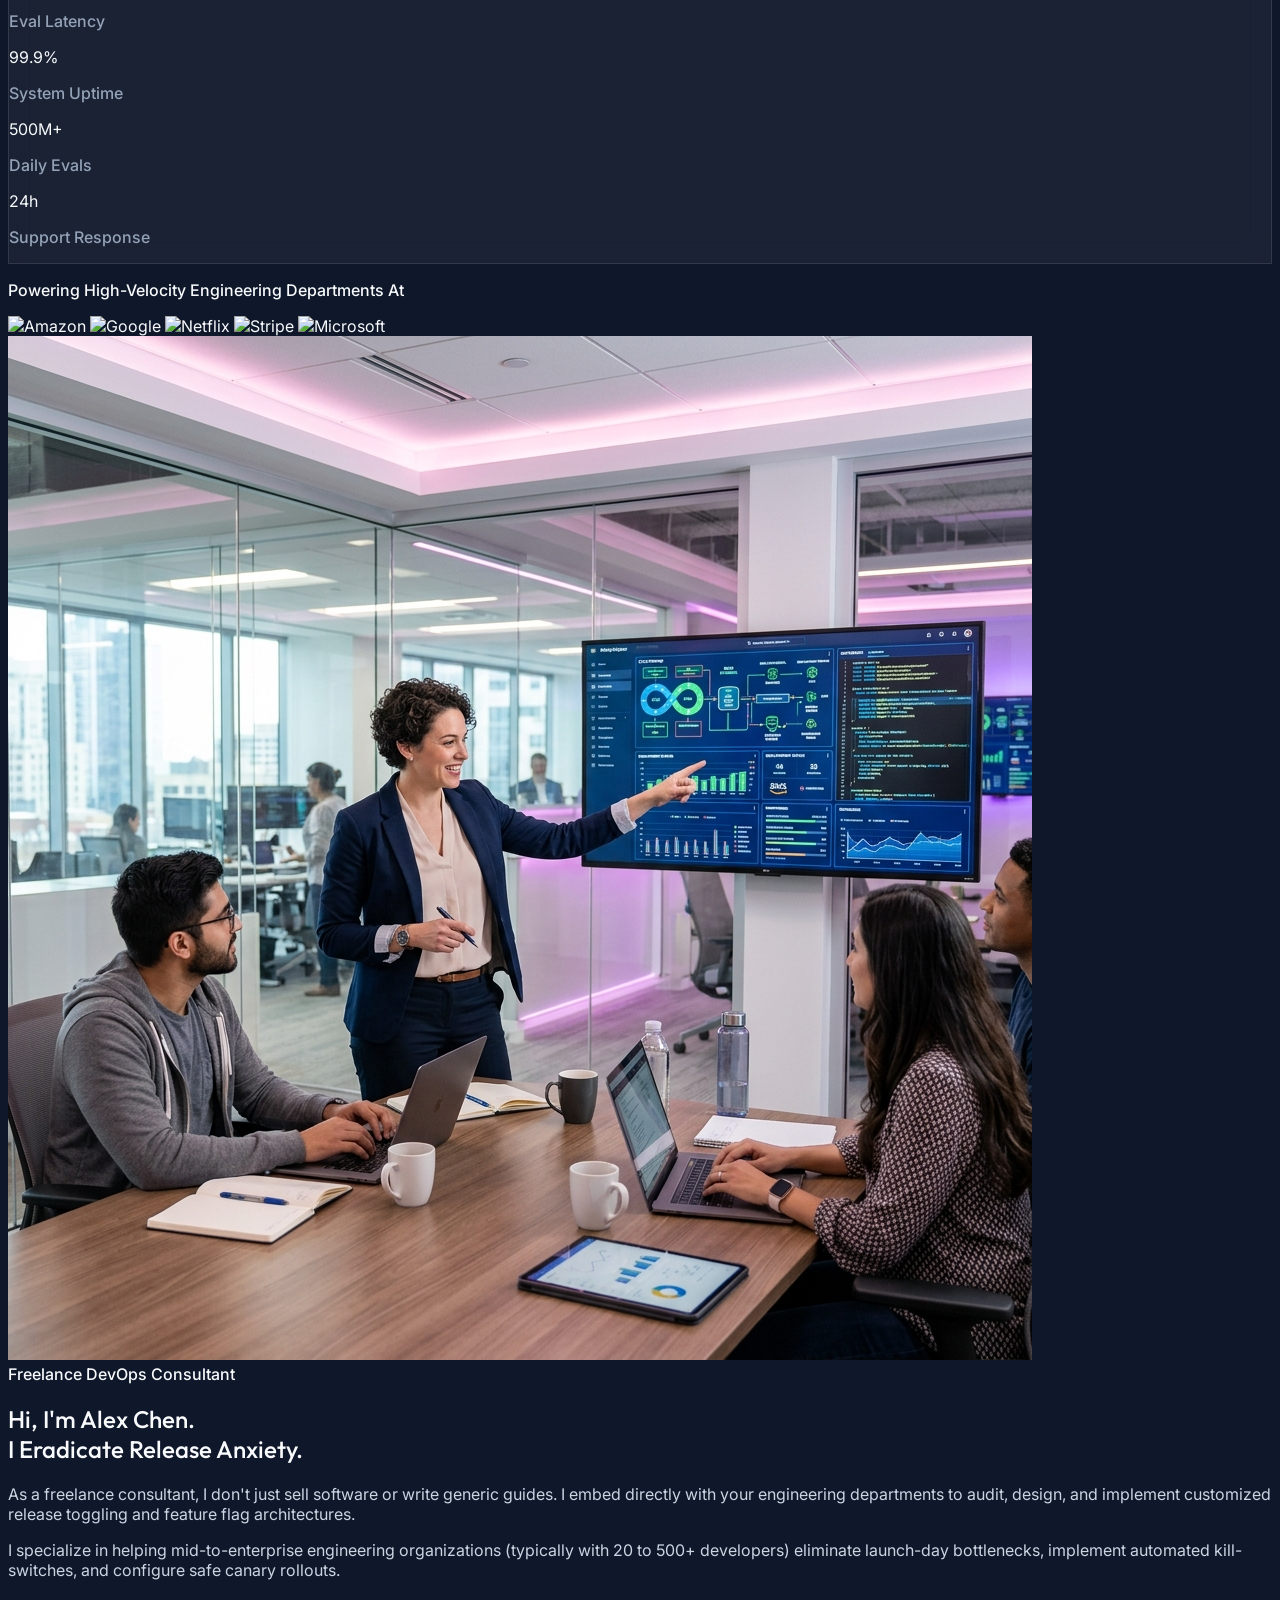
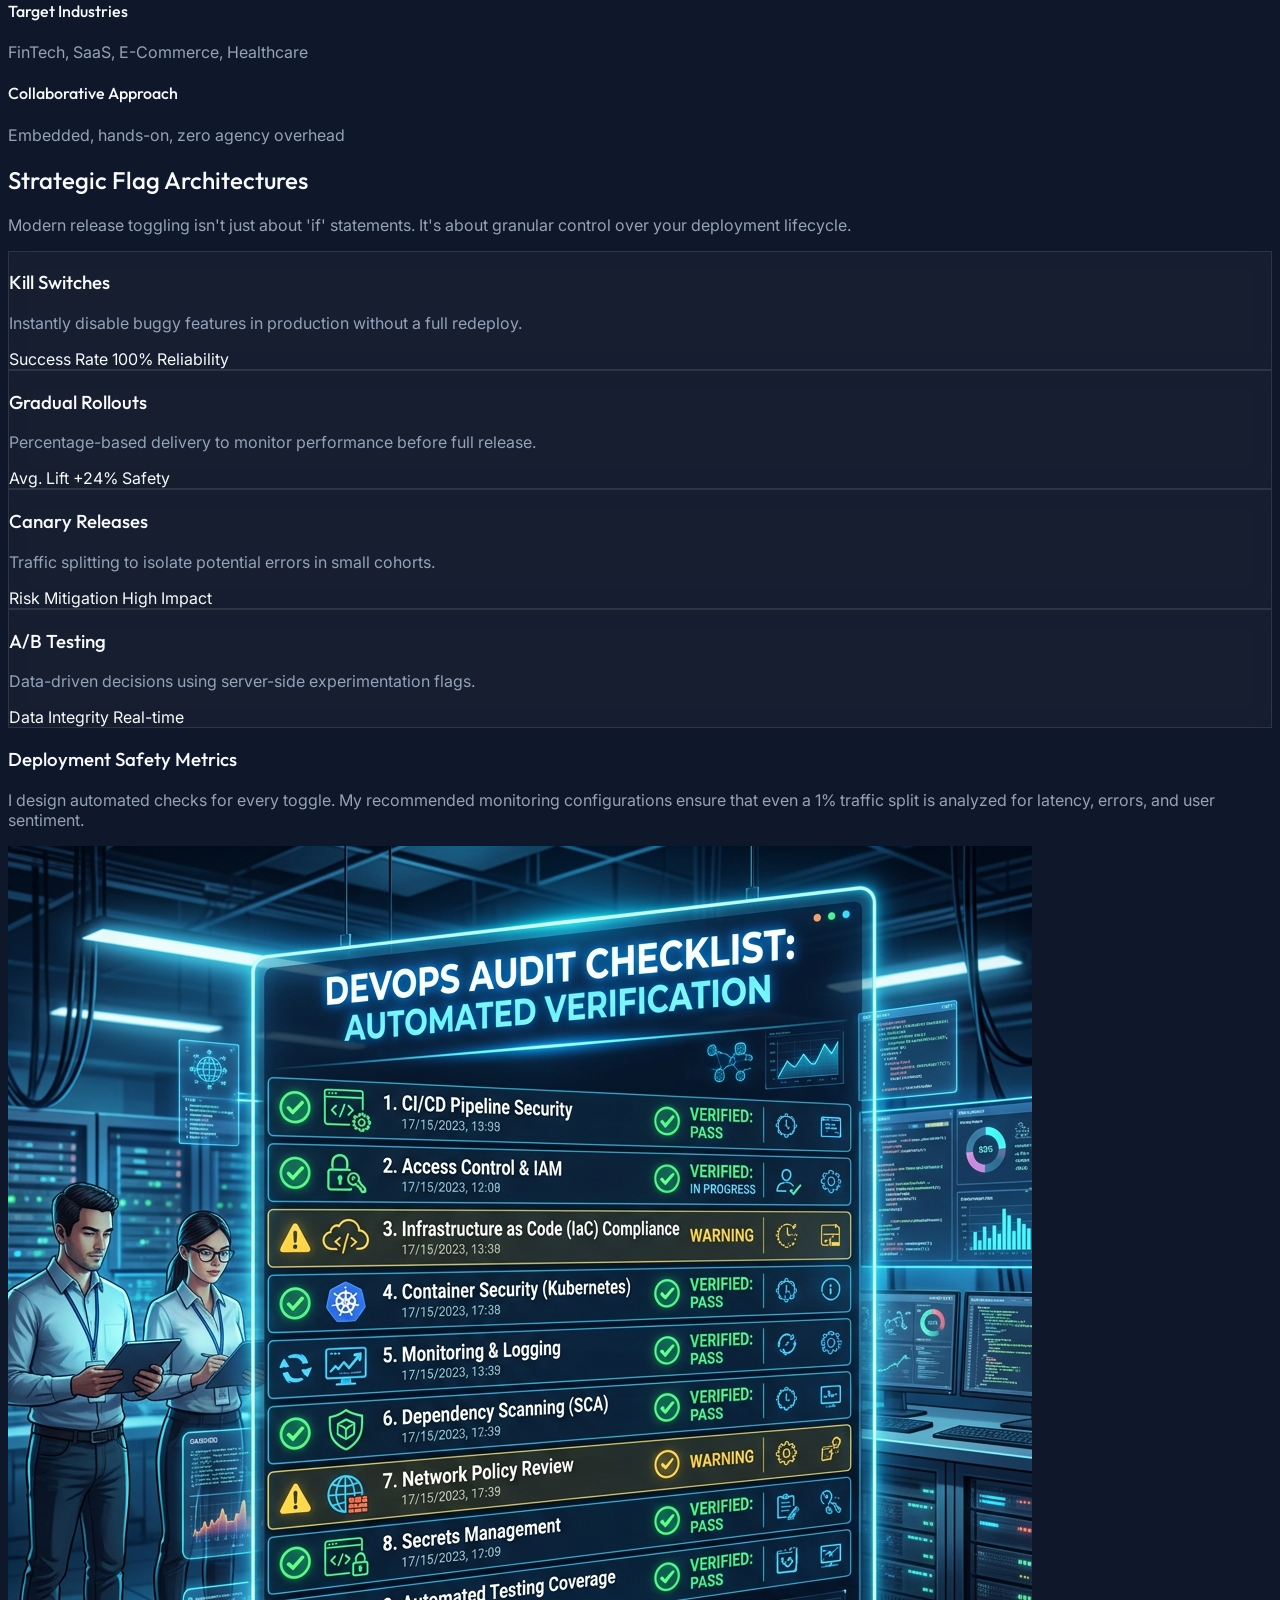
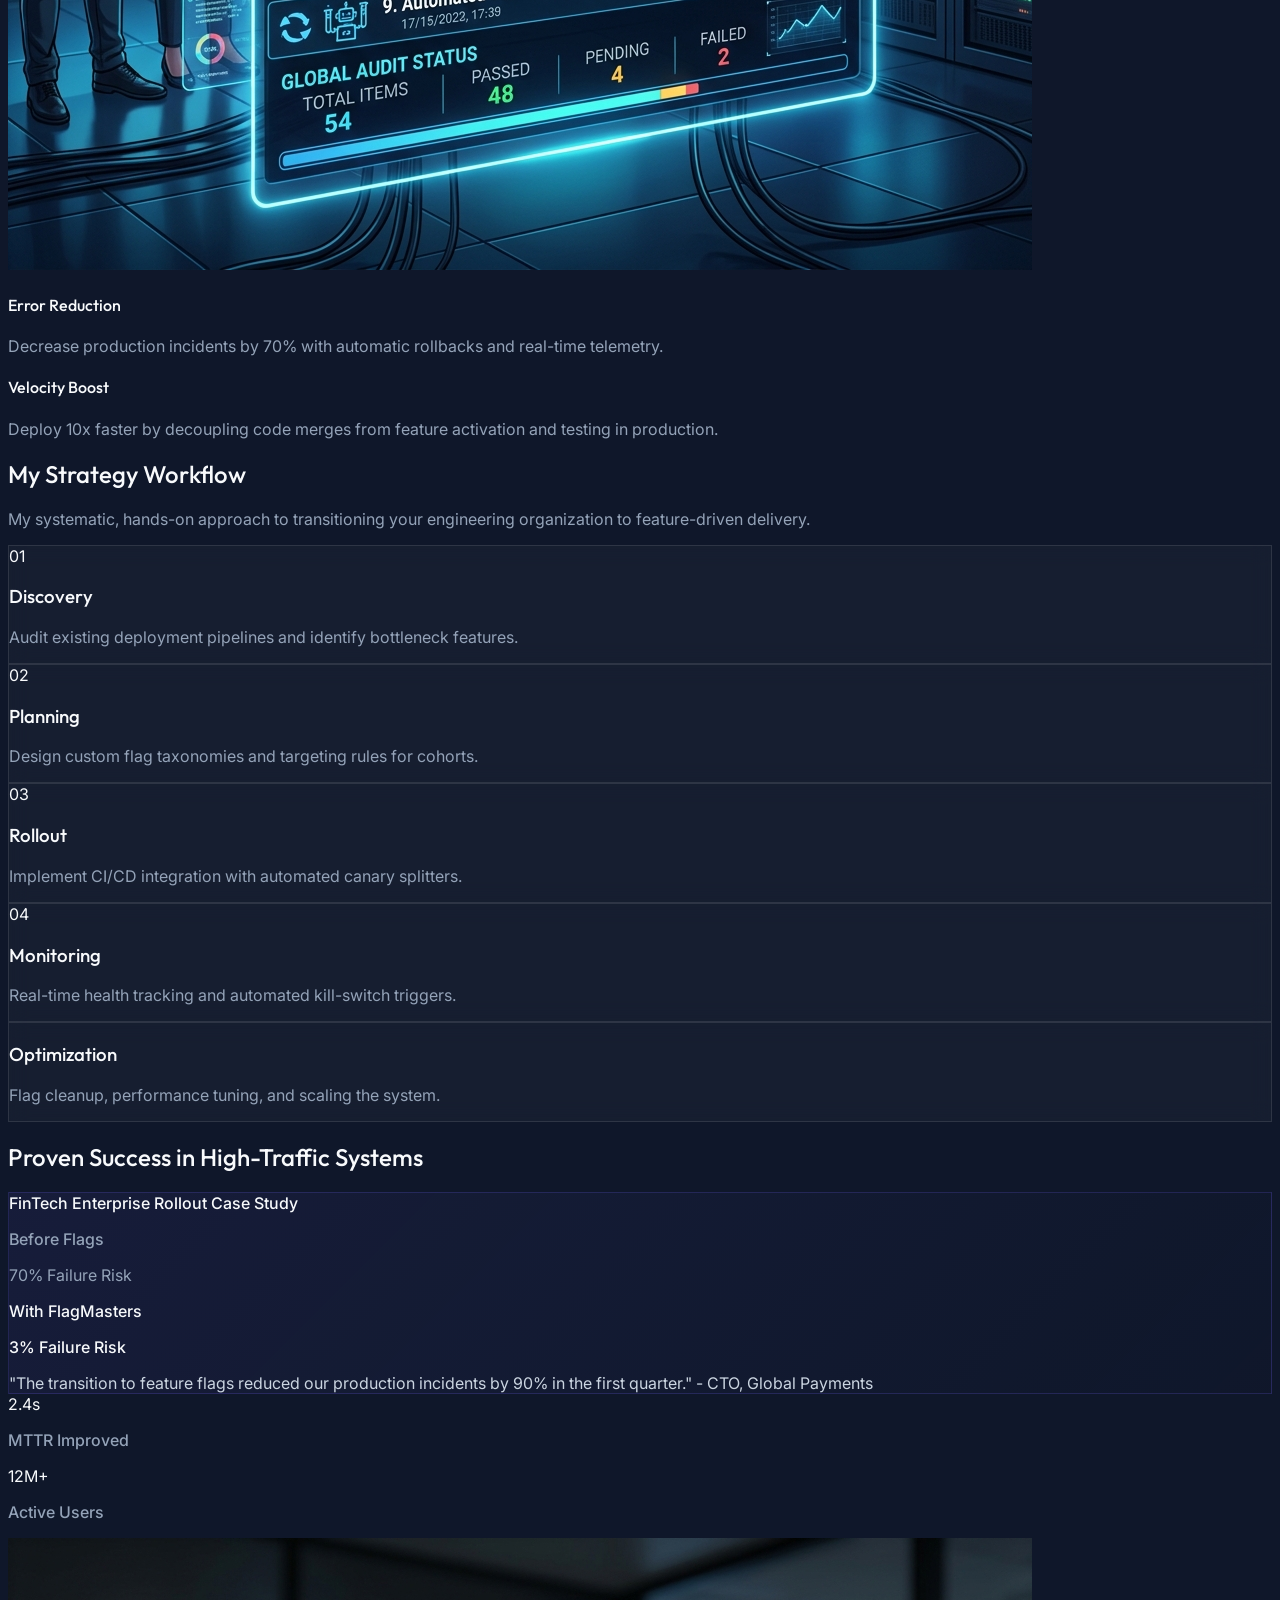
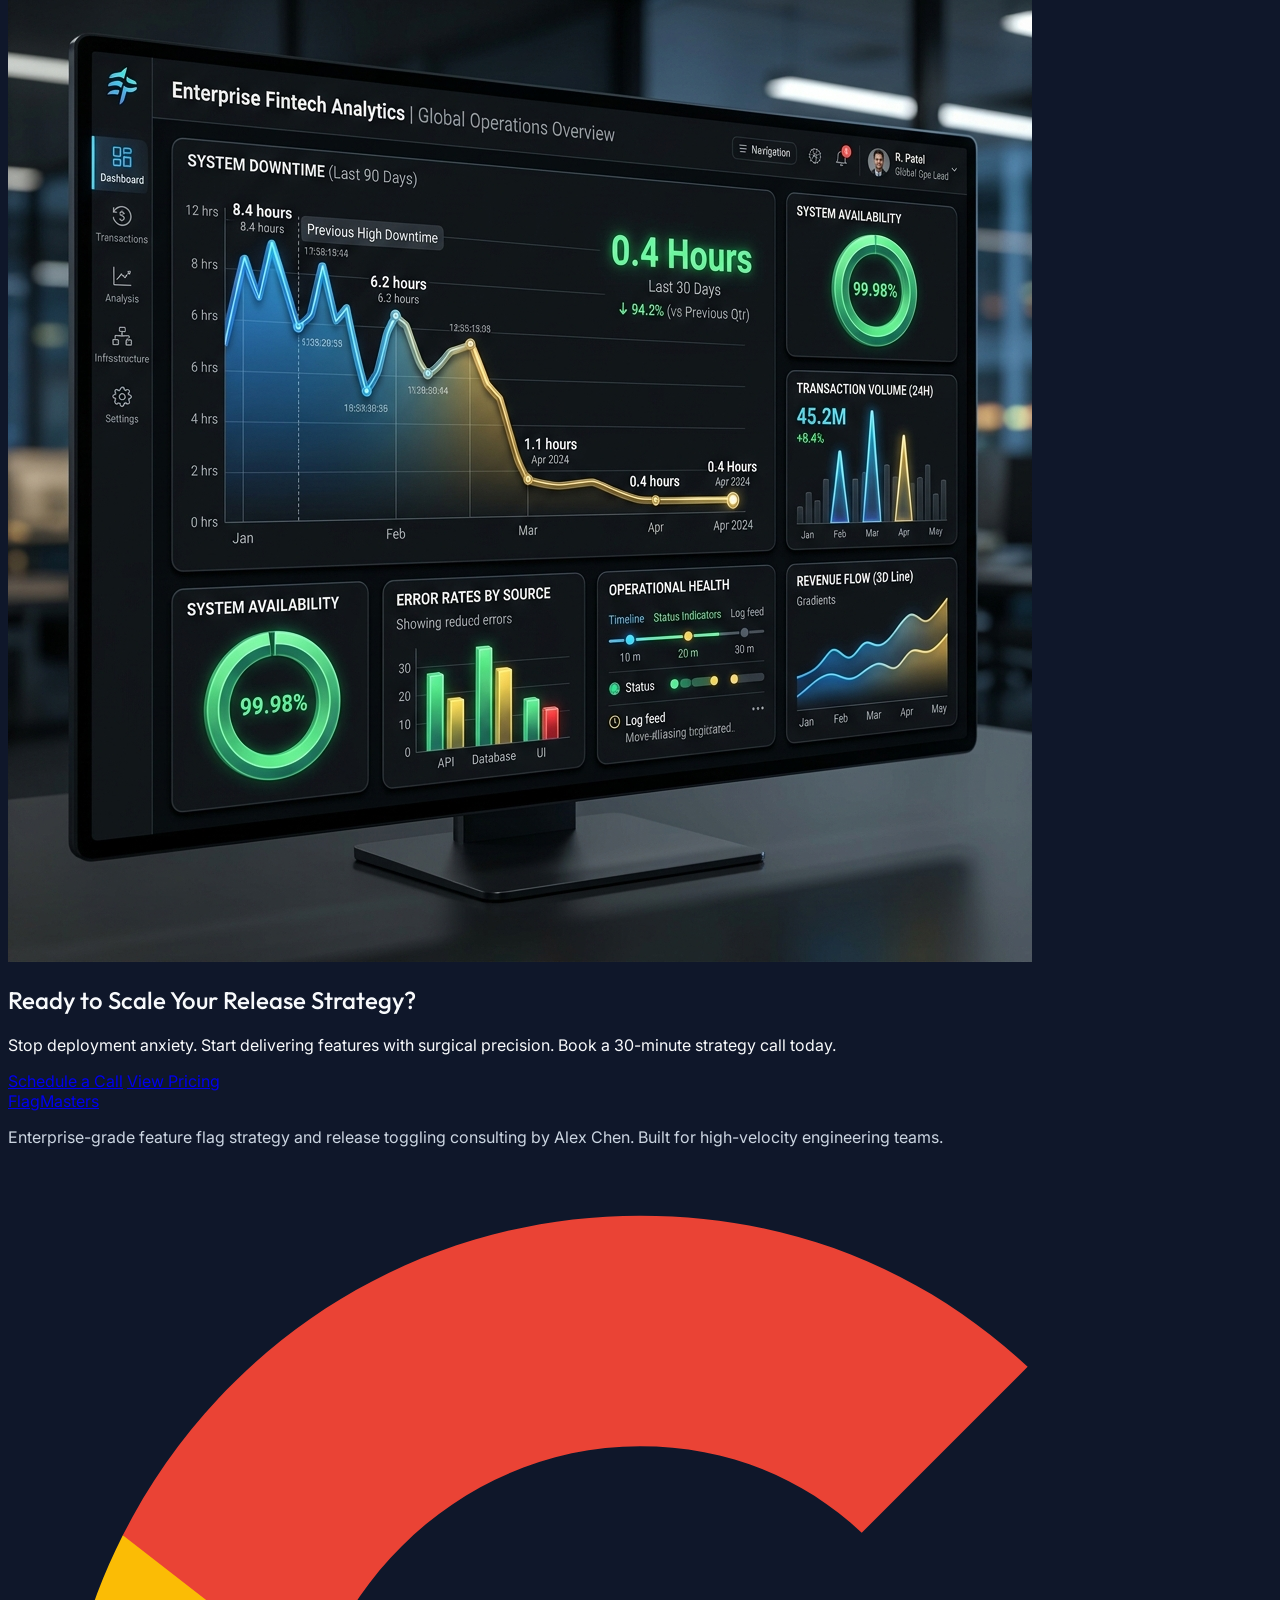
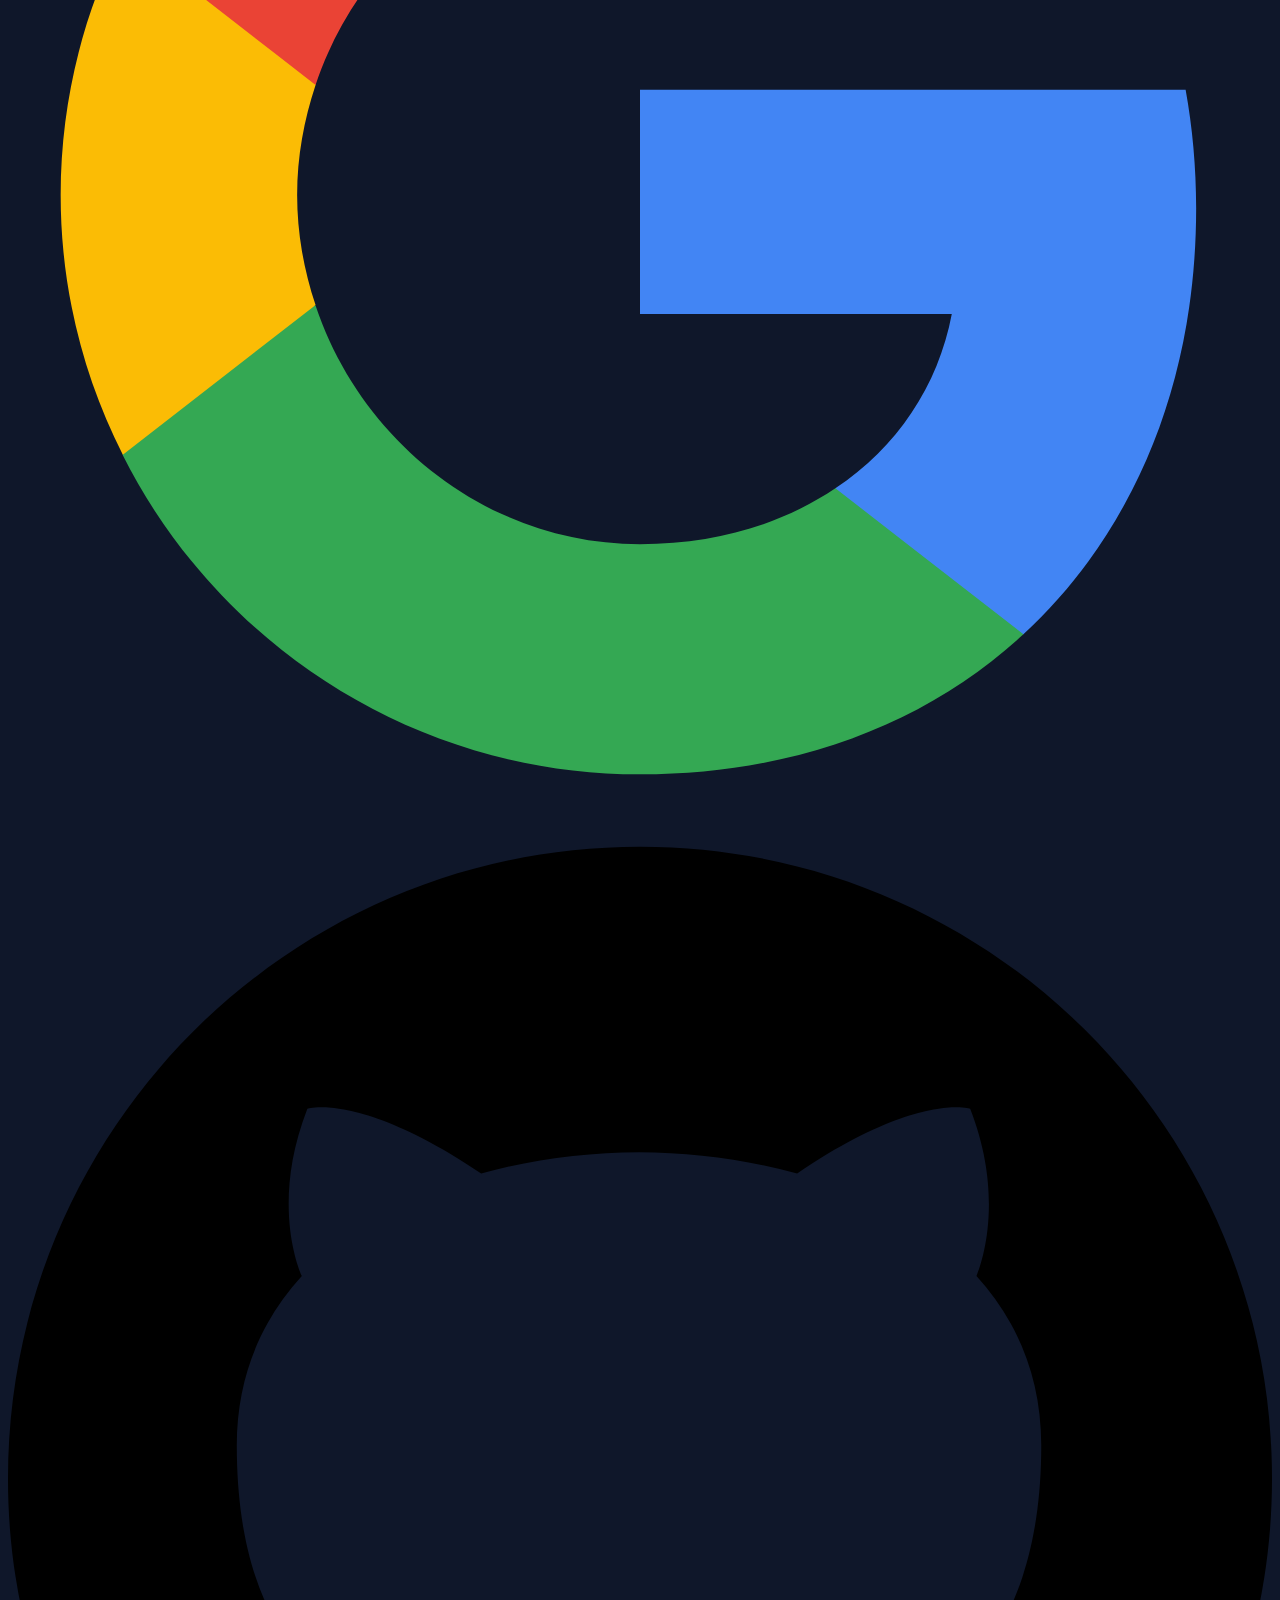
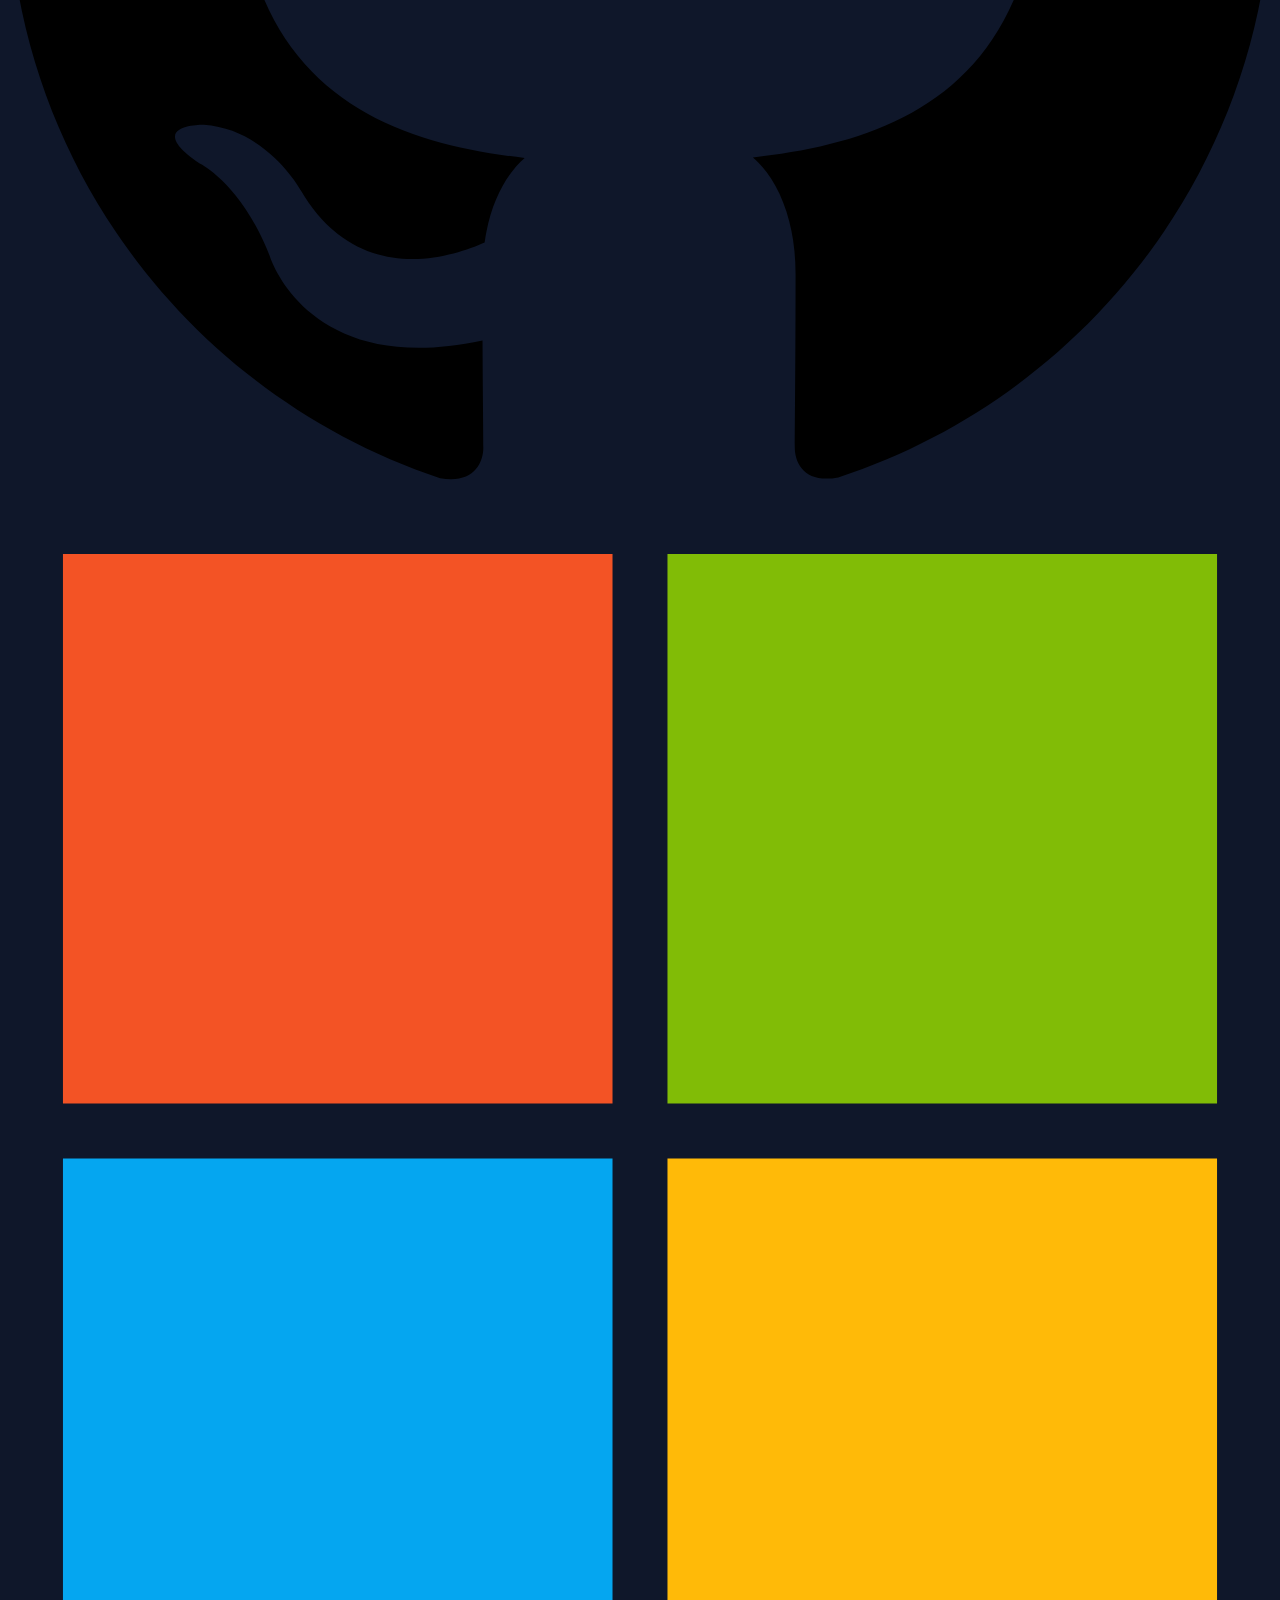
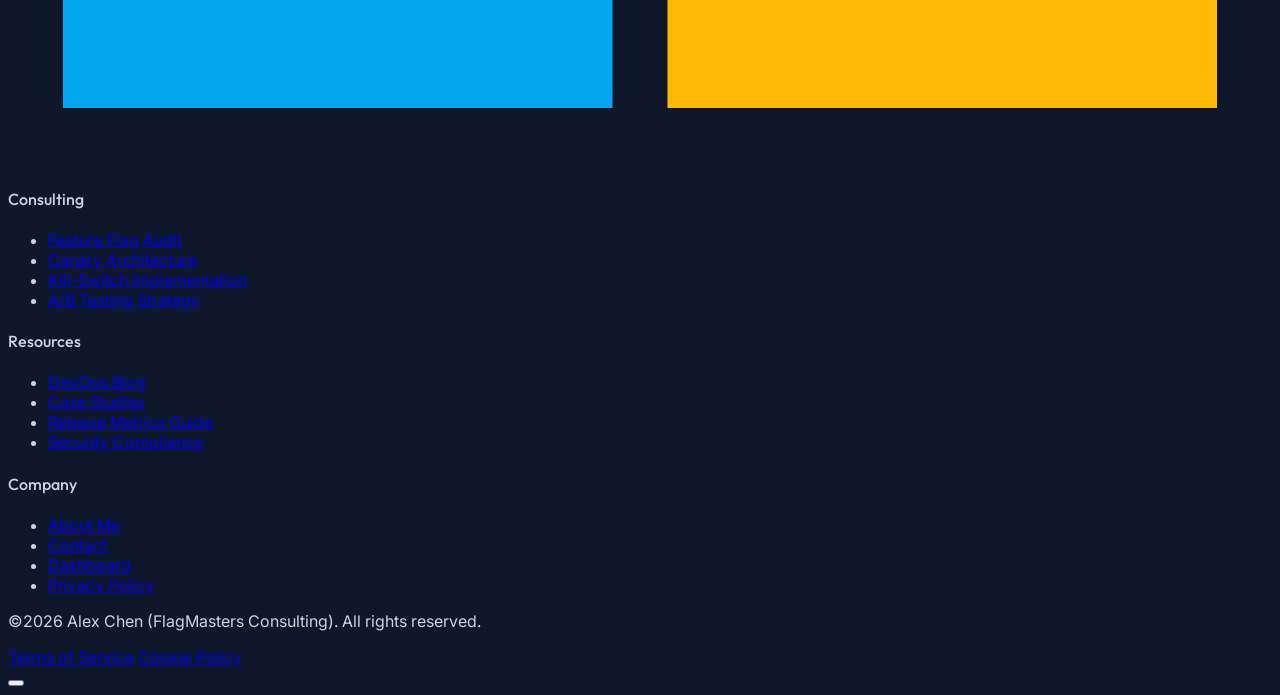
==== commit 482d7d6f: "alignment" ====
--- a/index.html
+++ b/index.html
@@ -51,8 +51,8 @@
                     <a href="services.html" class="nav-link font-medium hover:text-primary">Services</a>
                     <a href="case-studies.html" class="nav-link font-medium hover:text-primary">Case Studies</a>
                     <a href="blog.html" class="nav-link font-medium hover:text-primary">Blog</a>
+                    <a href="contact.html" class="nav-link font-medium hover:text-primary">Contact</a>
                     <a href="dashboard.html" class="nav-link font-medium hover:text-primary">Dashboard</a>
-                    <a href="contact.html" class="nav-link font-medium hover:text-primary">Contact</a>
                 </div>
             </div>
 
@@ -85,8 +85,8 @@
             <a href="services.html" class="text-lg font-medium text-slate-900 dark:text-slate-100 hover:text-primary transition-colors">Services</a>
             <a href="case-studies.html" class="text-lg font-medium text-slate-900 dark:text-slate-100 hover:text-primary transition-colors">Case Studies</a>
             <a href="blog.html" class="text-lg font-medium text-slate-900 dark:text-slate-100 hover:text-primary transition-colors">Blog</a>
+            <a href="contact.html" class="text-lg font-medium text-slate-900 dark:text-slate-100 hover:text-primary transition-colors">Contact</a>
             <a href="dashboard.html" class="text-lg font-medium text-slate-900 dark:text-slate-100 hover:text-primary transition-colors">Dashboard</a>
-            <a href="contact.html" class="text-lg font-medium text-slate-900 dark:text-slate-100 hover:text-primary transition-colors">Contact</a>
             <div class="pt-4 flex flex-col space-y-3">
                 <a href="login.html" class="w-full py-4 bg-primary text-white text-center rounded-2xl font-bold shadow-lg shadow-primary/20 hover:bg-primary/90 hover:scale-[1.02] transition-all active:scale-[0.98]">Login</a>
                 <div class="flex items-center justify-center space-x-4 pt-4 border-t border-slate-200 dark:border-slate-800">
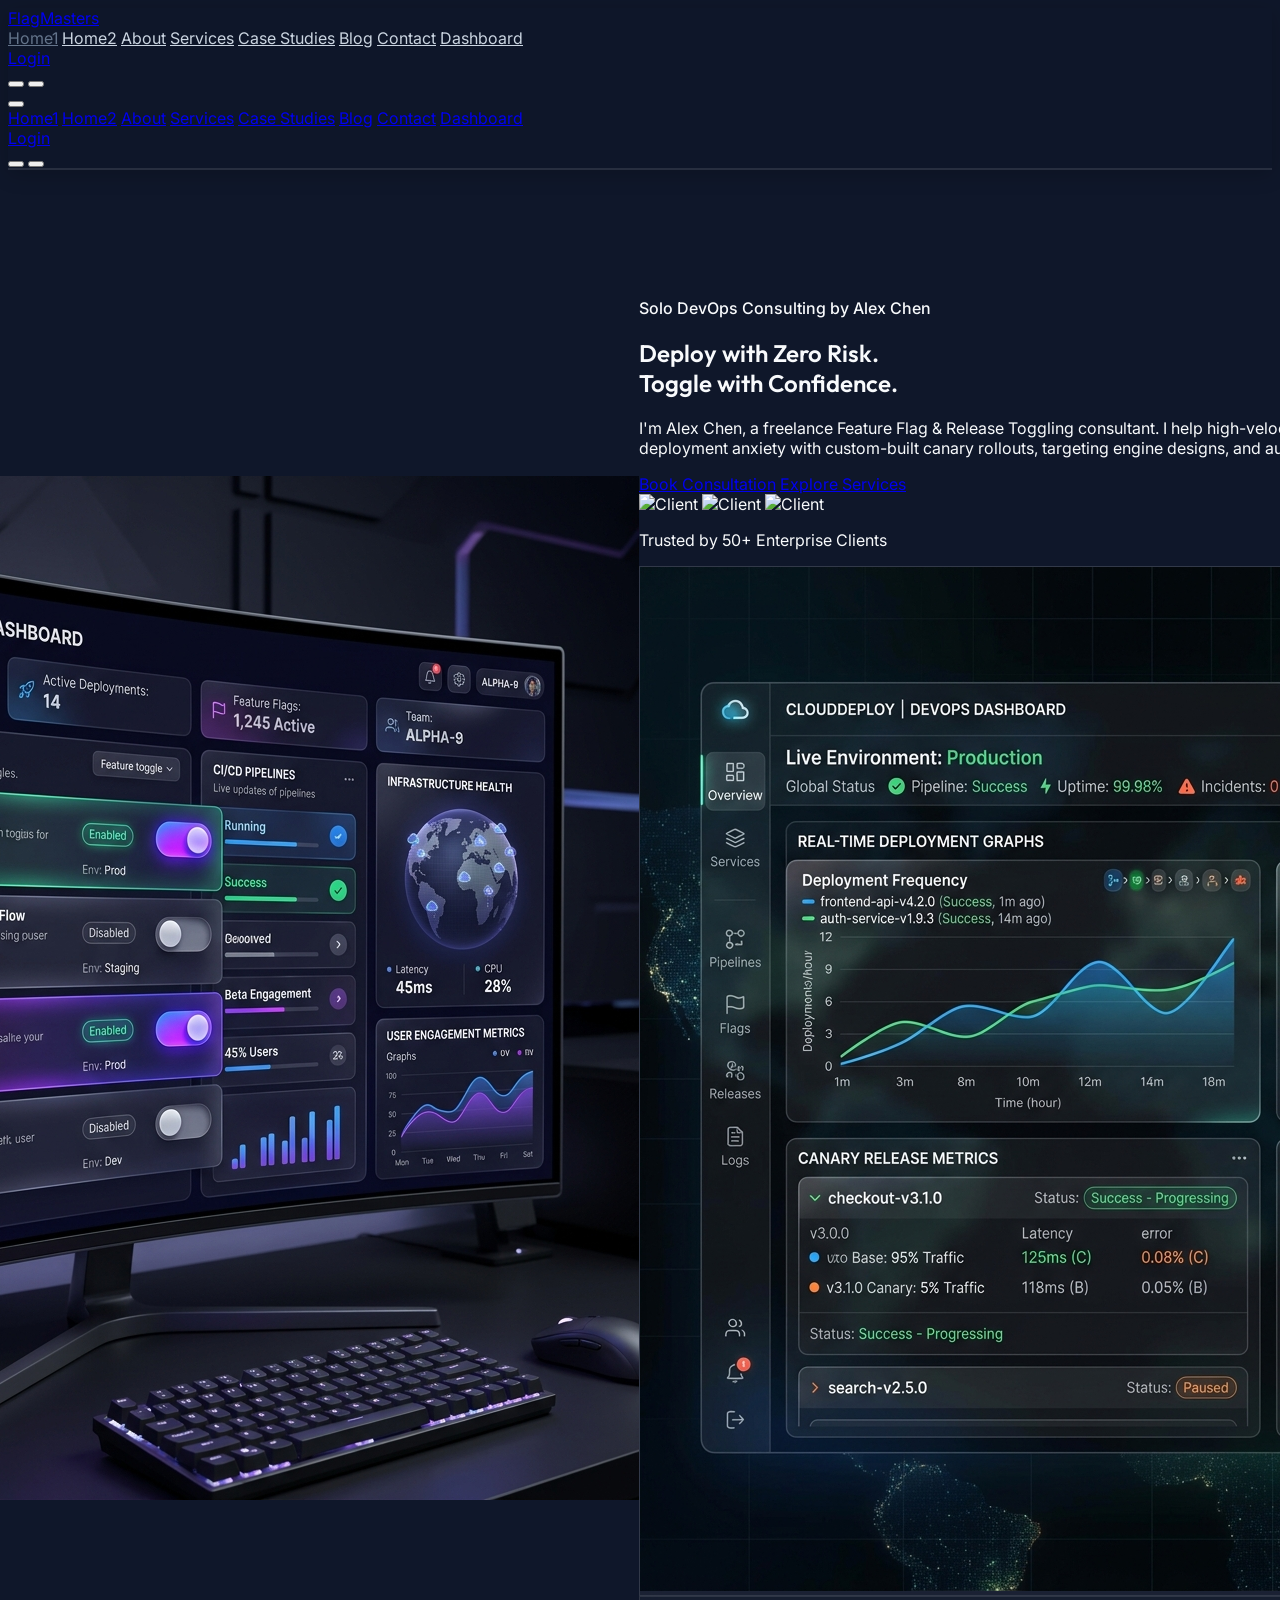
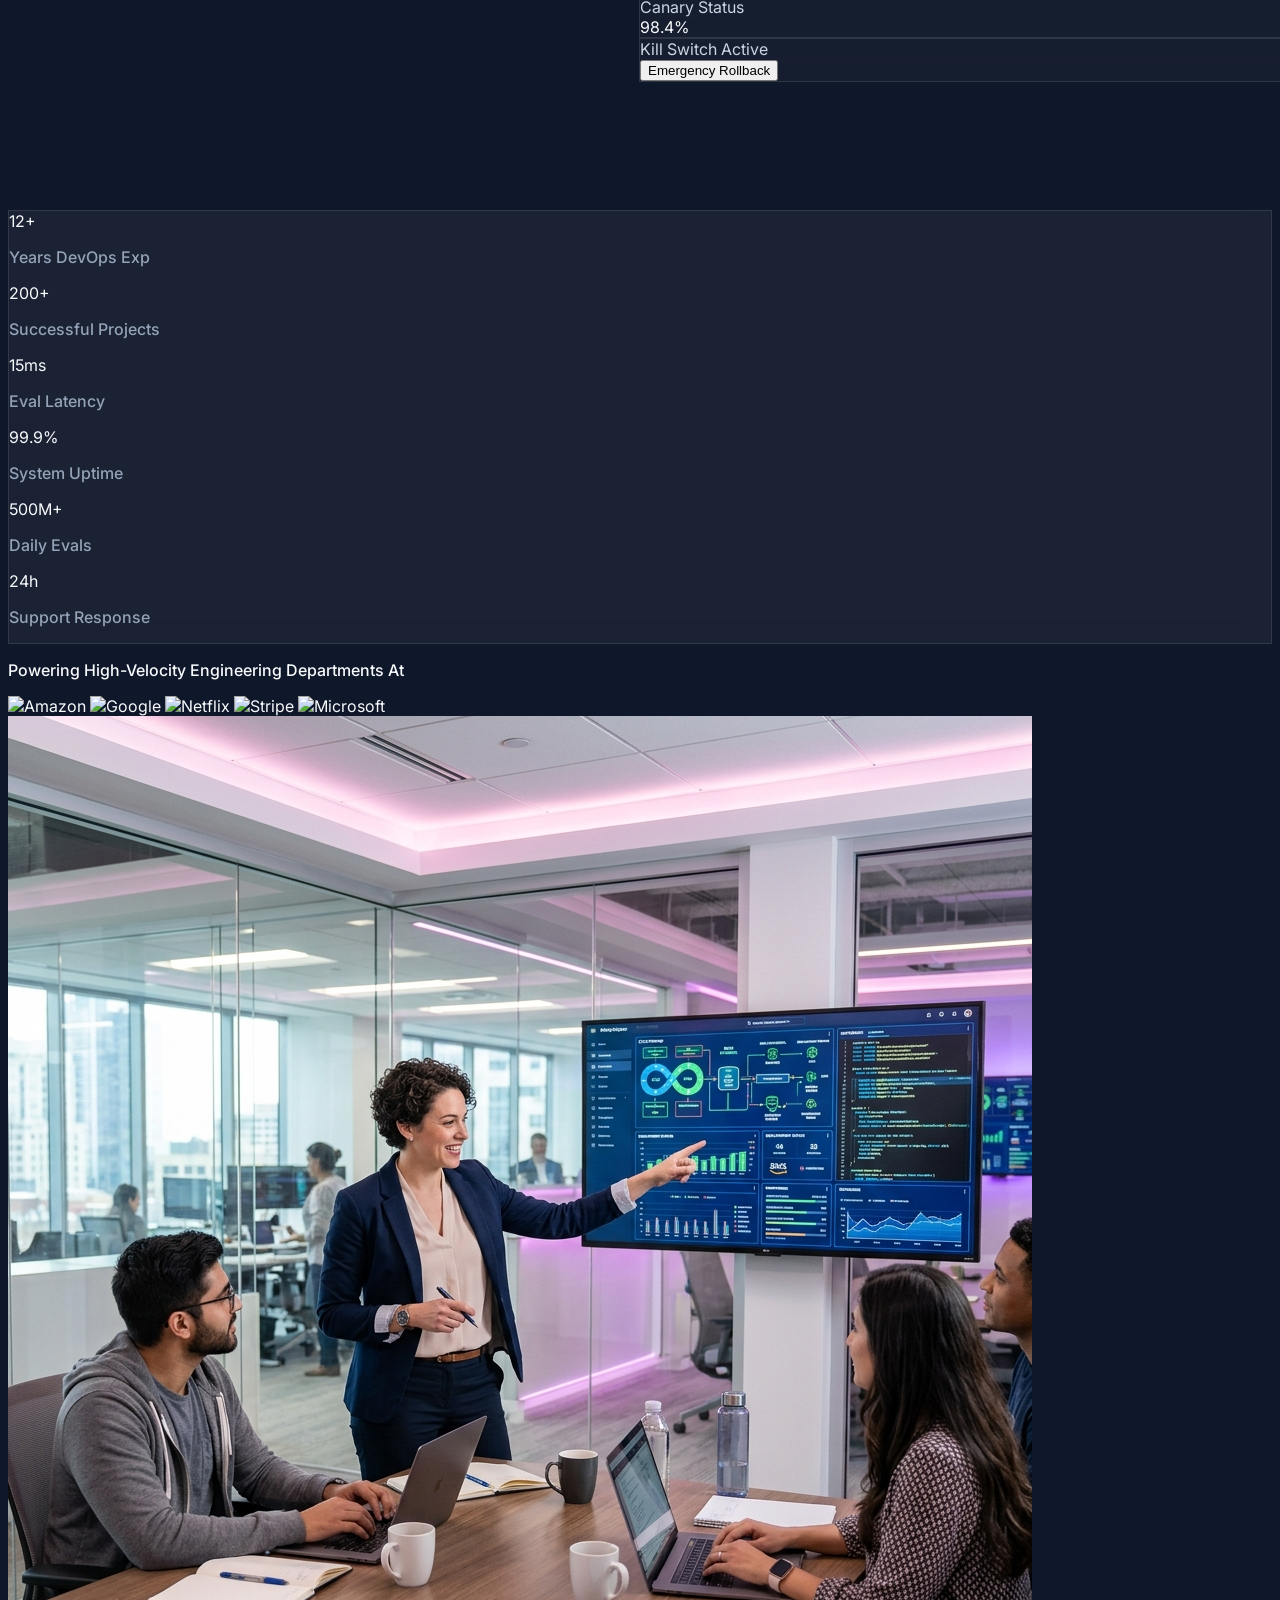
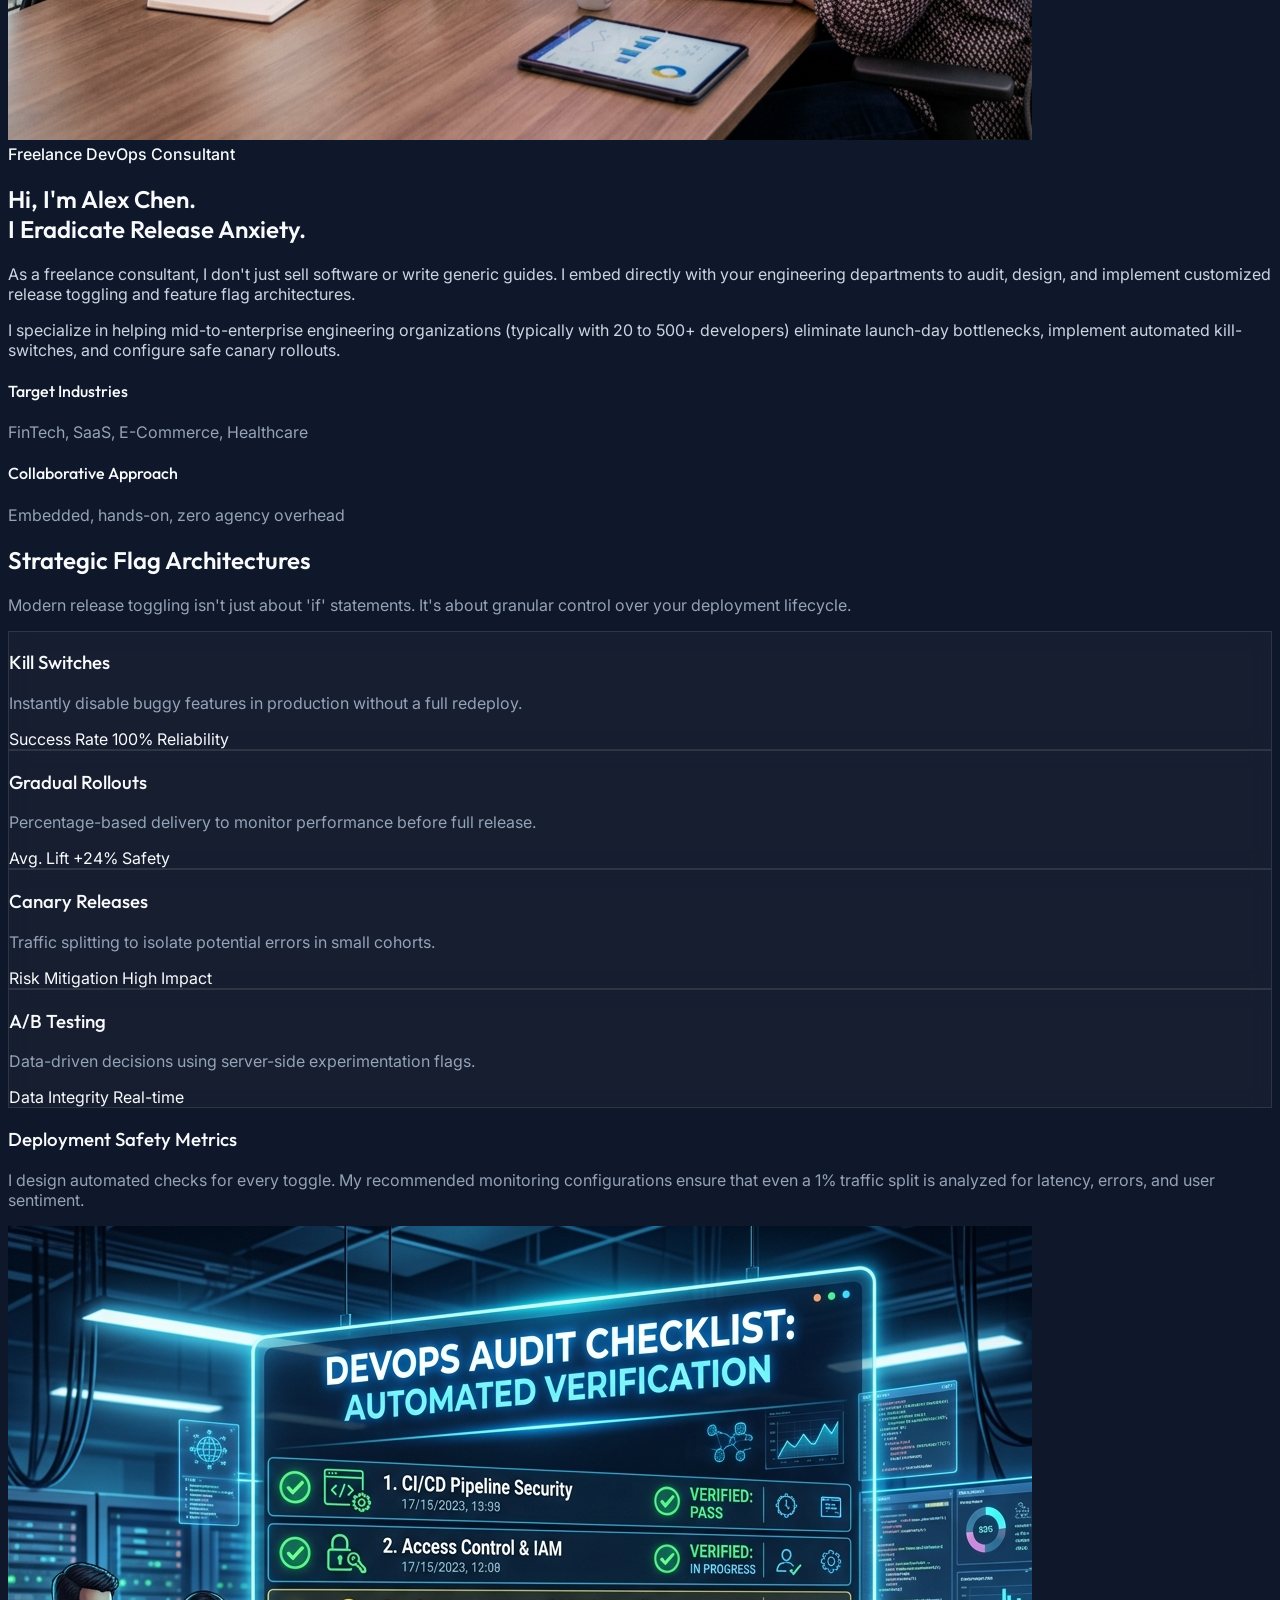
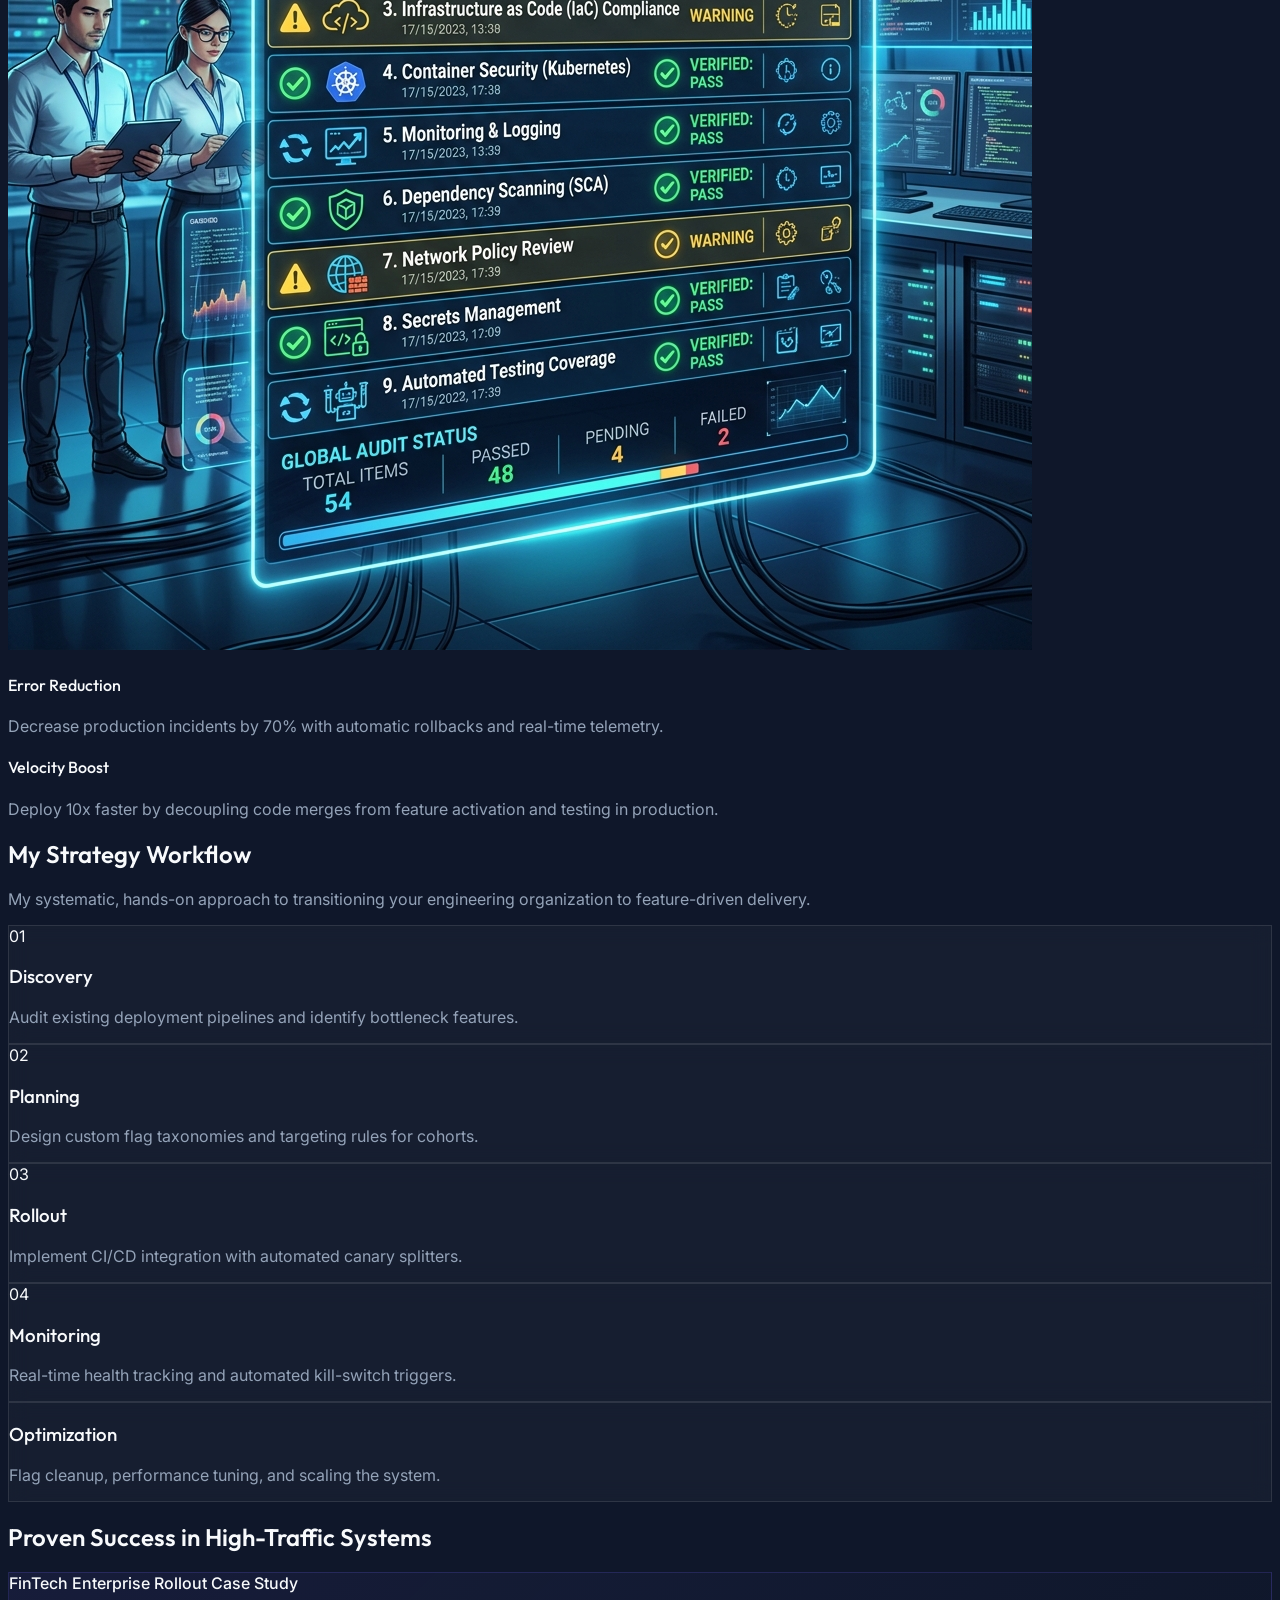
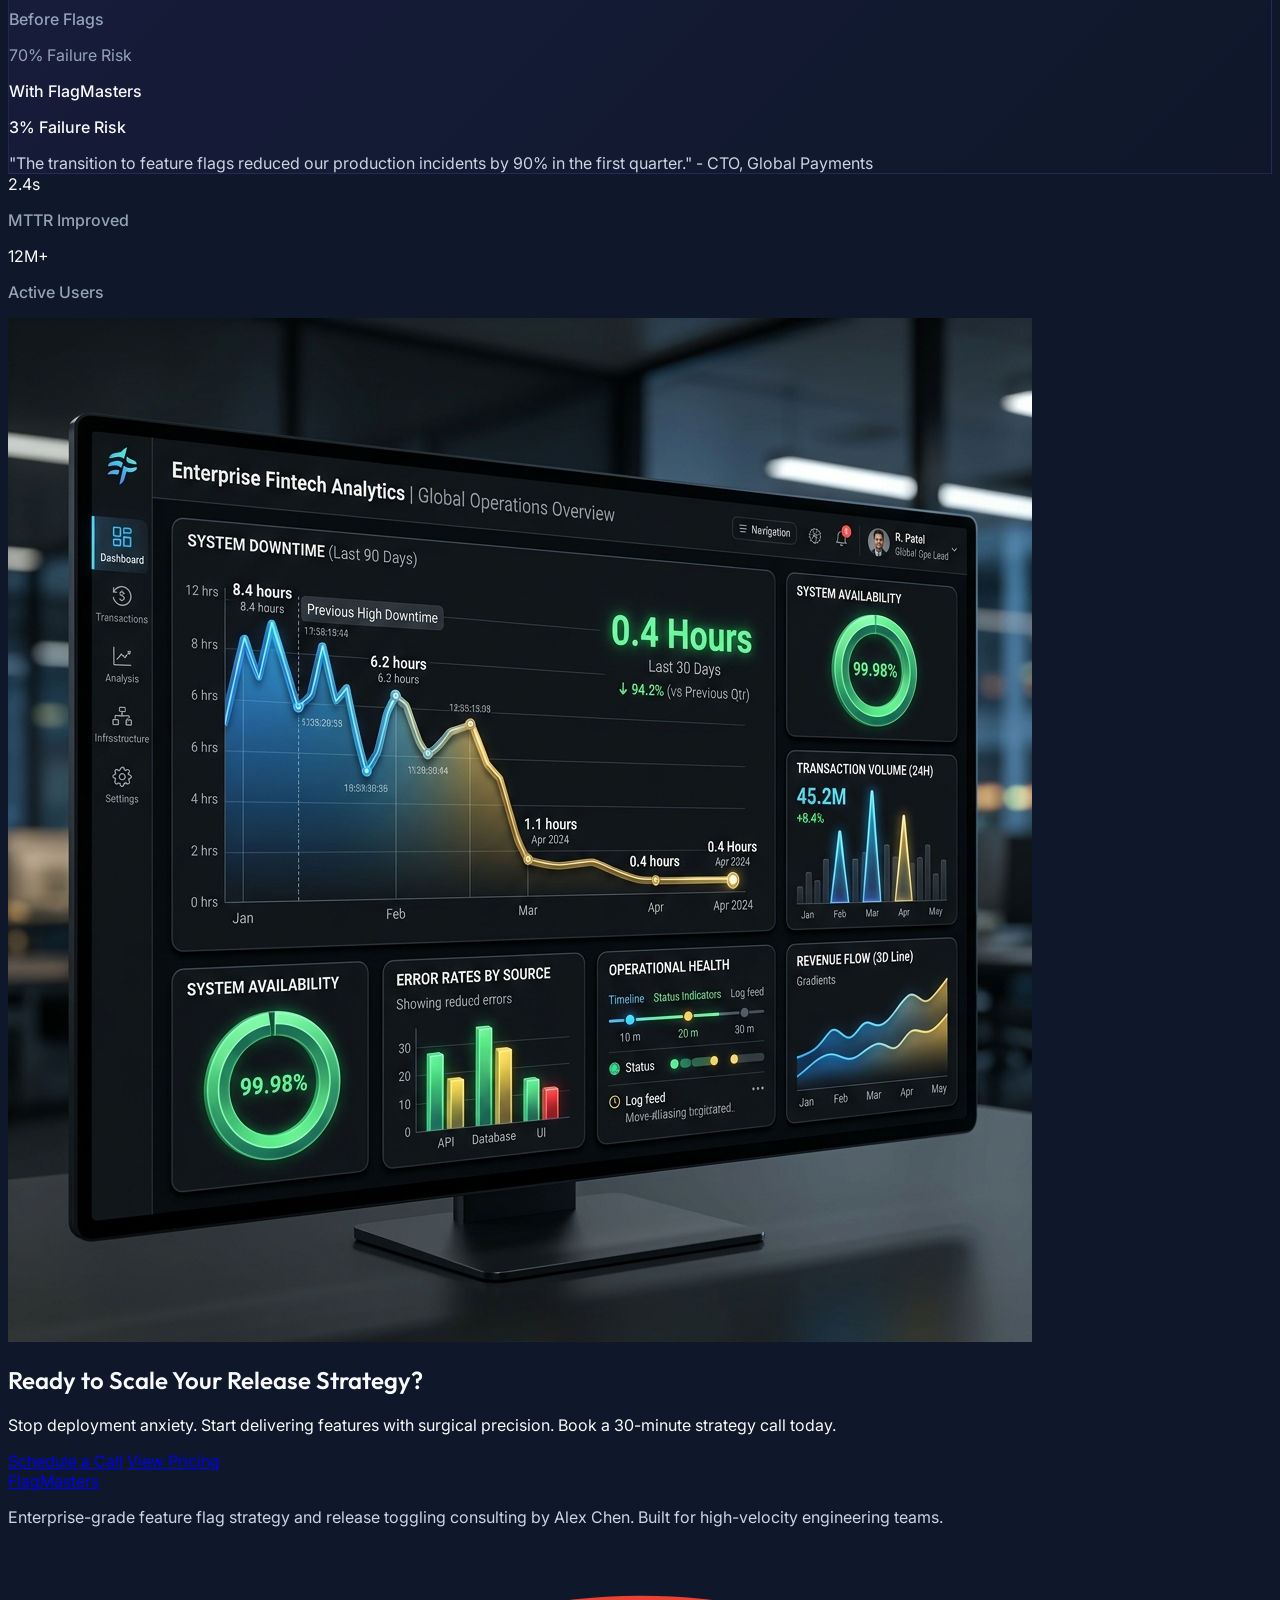
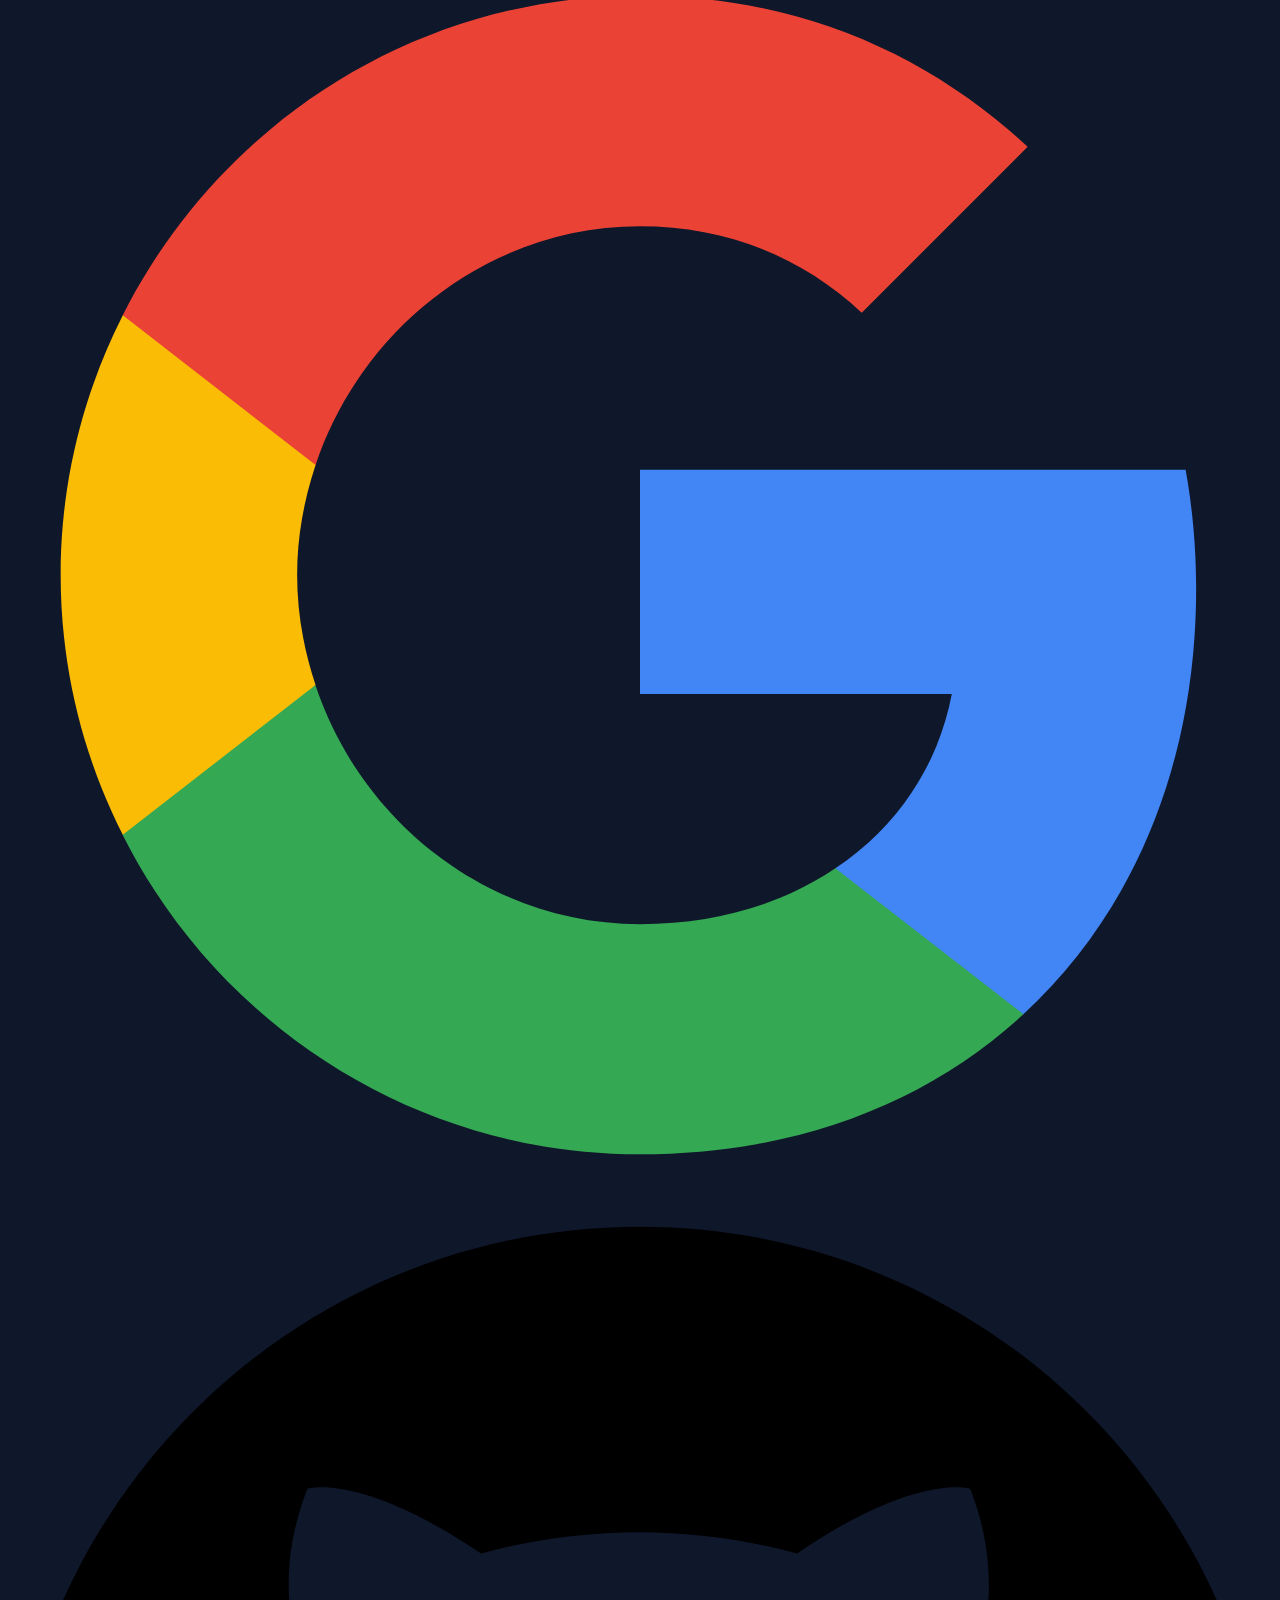
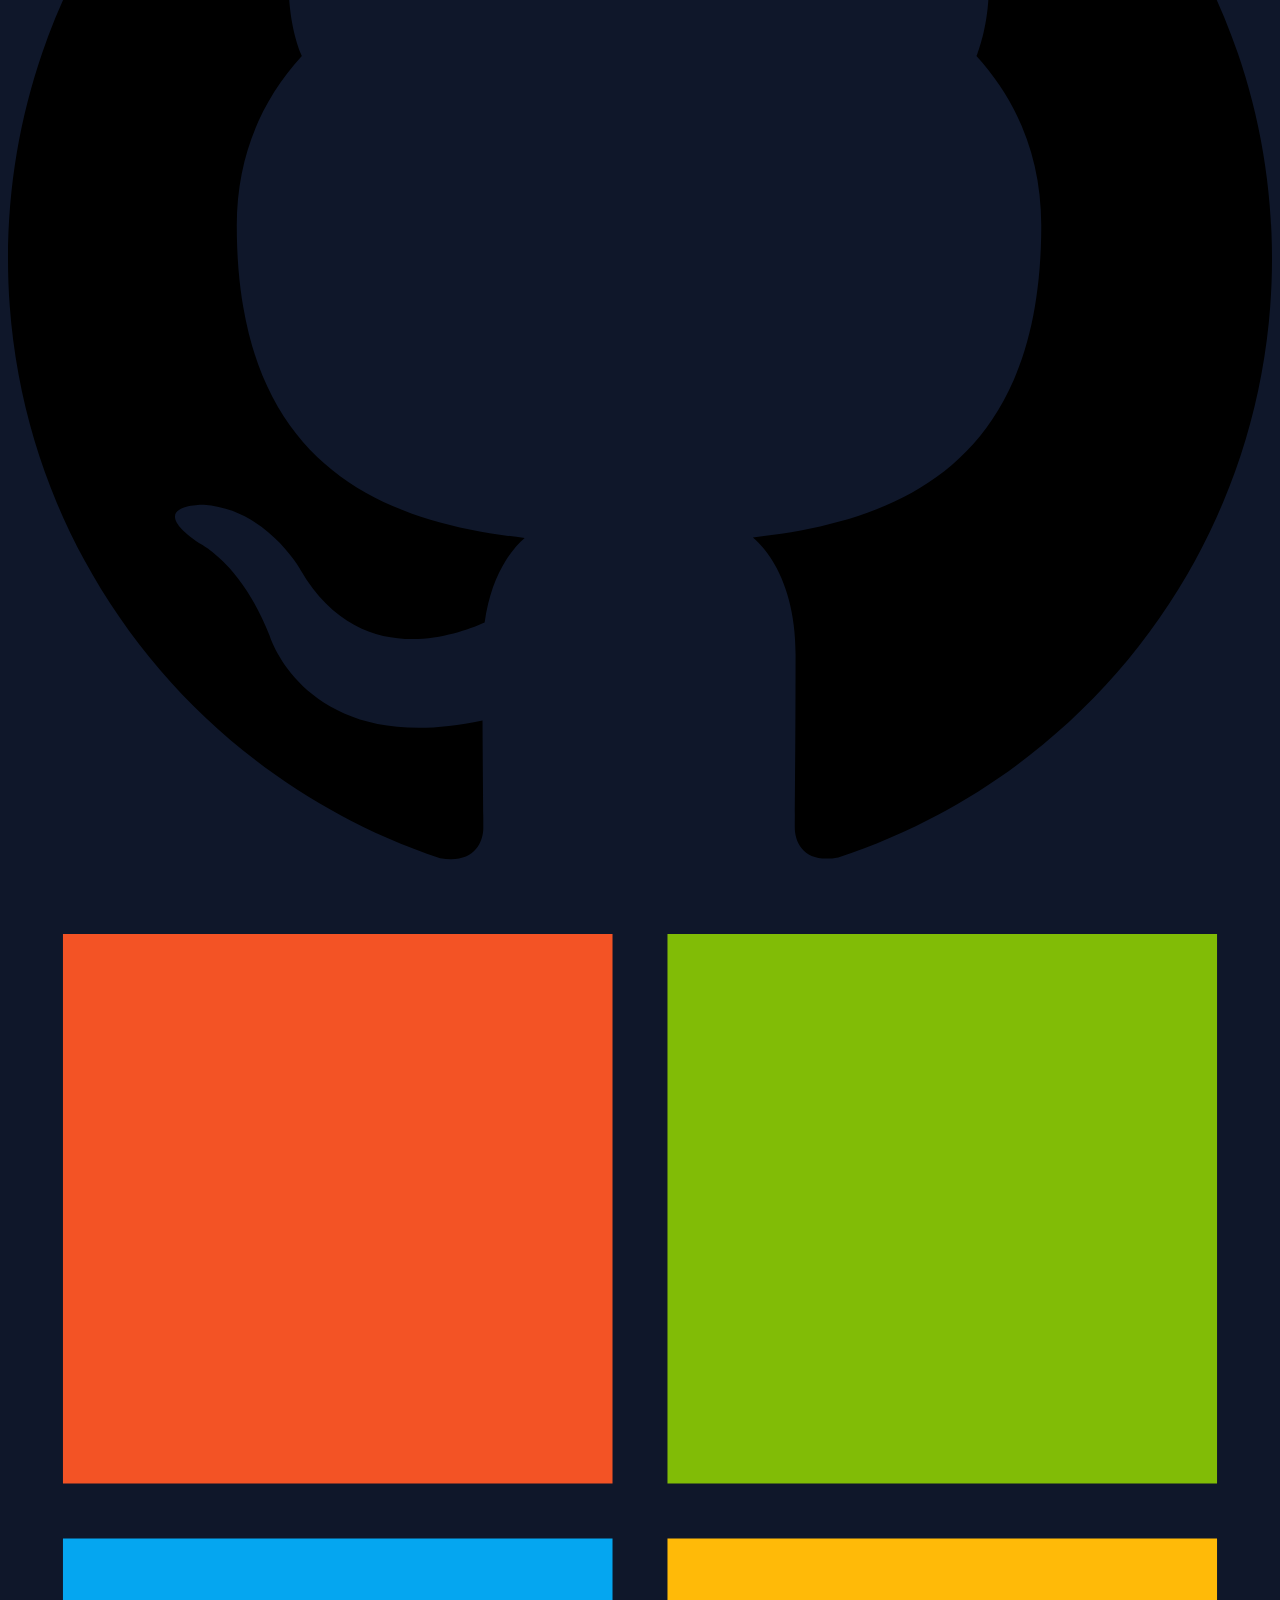
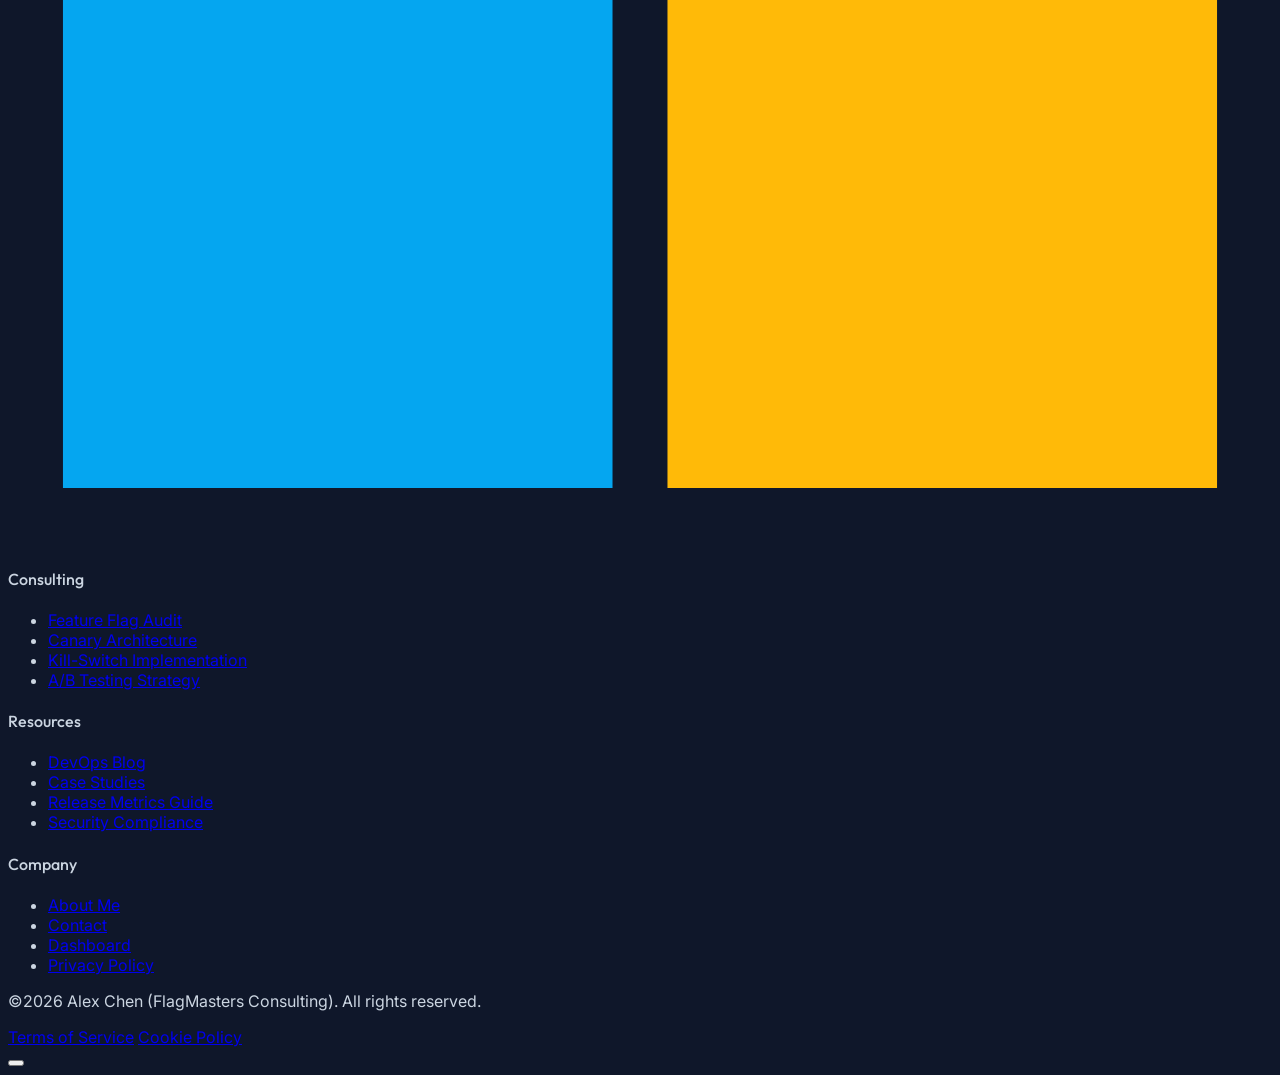
==== commit eaf97419: "image2" ====
--- a/index.html
+++ b/index.html
@@ -104,7 +104,7 @@
 
     <main>
         <!-- 1. Hero Section -->
-        <section class="relative min-h-screen flex items-center overflow-hidden hero-section">
+        <section class="relative flex items-center overflow-hidden hero-section home-hero">
             <!-- Background Image with Cinematic Overlay -->
             <div class="absolute inset-0 z-0">
                 <img src="assets/images/hero-home1.png" alt="Hero Home" class="w-full h-full object-cover scale-105 animate-slow-zoom">
--- a/assets/css/style.css
+++ b/assets/css/style.css
@@ -316,21 +316,62 @@
 }
 
 .hero-section {
-    padding-top: 6rem;
-    padding-bottom: 6rem;
+    min-height: 80vh !important;
+    padding-top: 8rem !important;
+    padding-bottom: 4rem;
+    display: flex;
+    align-items: flex-start;
+    justify-content: center;
 }
 
 @media (min-width: 768px) {
     .hero-section {
-        padding-top: 8rem;
-        padding-bottom: 8rem;
+        min-height: 80vh !important;
+        padding-top: 9rem !important;
+        padding-bottom: 5rem;
+        align-items: flex-start;
     }
 }
 
 @media (min-width: 1024px) {
     .hero-section {
-        padding-top: 14rem;
-        padding-bottom: 14rem;
+        min-height: 80vh !important;
+        padding-top: 8rem !important;
+        padding-bottom: 8rem;
+        align-items: center;
+    }
+}
+
+/* Enforced identical hero heights */
+.home-hero {
+    min-height: 85vh !important;
+}
+
+.sub-hero {
+    min-height: 55vh !important;
+}
+
+@media (max-width: 768px) {
+    .home-hero {
+        min-height: 85vh !important;
+    }
+    .sub-hero {
+        min-height: 55vh !important;
+    }
+}
+
+/* Prevent people from being cropped out of hero images */
+.hero-img-about {
+    object-position: 25% 30% !important;
+}
+
+.hero-img-contact {
+    object-position: center 30% !important;
+}
+
+@media (max-width: 640px) {
+    .hero-img-contact {
+        object-position: 50% 30% !important;
     }
 }
 
@@ -504,17 +545,45 @@
     box-shadow: 0 1px 2px 0 rgba(0, 0, 0, 0.05);
 }
 
-/* Typography Weight Enforcements: Headings < 600, Paragraphs/Subheadings 400-550 */
-h1, h2, h3, h4, h5, h6,
-.h1, .h2, .h3, .h4, .h5, .h6 {
-    font-weight: 500 !important; /* Enforces weight strictly below 600 (Medium) */
-}
-
-p, .paragraph, .subtitle, .subheading, .section-subtitle {
+/* ============================================================
+   Typography Weight Hierarchy
+   Rule: Headings < 600 | Paragraphs & Subheadings 400–550
+   ============================================================ */
+
+/* H1 & H2 — Primary headings: strong but under 600 */
+h1, .h1 { font-weight: 580 !important; }
+h2, .h2 { font-weight: 560 !important; }
+
+/* H3 & H4 — Section/card headings: medium emphasis */
+h3, .h3 { font-weight: 500 !important; }
+h4, .h4 { font-weight: 500 !important; }
+
+/* H5 & H6 — Labels/fine headings: lighter touch */
+h5, .h5 { font-weight: 450 !important; }
+h6, .h6 { font-weight: 450 !important; }
+
+/* Body paragraphs — base readability weight */
+p, .paragraph {
     font-weight: 400; /* Base paragraph weight */
 }
 
-/* Limit all bold/semibold subheadings, labels, paragraph texts, and inline text weights to 500 (Medium) */
+/* Subheadings, subtitles, section labels — within 400–550 */
+.subtitle, .subheading, .section-subtitle {
+    font-weight: 450;
+}
+
+/* Override Tailwind bold/semibold on headings to stay below 600 */
+h1.font-bold, h2.font-bold, h1.font-semibold, h2.font-semibold {
+    font-weight: 580 !important;
+}
+h3.font-bold, h4.font-bold, h3.font-semibold, h4.font-semibold {
+    font-weight: 500 !important;
+}
+h5.font-bold, h6.font-bold, h5.font-semibold, h6.font-semibold {
+    font-weight: 450 !important;
+}
+
+/* Cap Tailwind bold/semibold on paragraphs, spans, badges — within 400–550 */
 p.font-bold, p.font-semibold,
 p .font-bold, p .font-semibold,
 .subheading.font-bold, .subheading.font-semibold,
@@ -523,5 +592,5 @@
 span.inline-block.rounded-full.font-semibold,
 .case-study-highlight span.font-bold,
 .case-study-highlight span.font-semibold {
-    font-weight: 500 !important; /* Fits inside the 400-550 range */
-}
+    font-weight: 500 !important; /* Capped within the 400–550 range */
+}
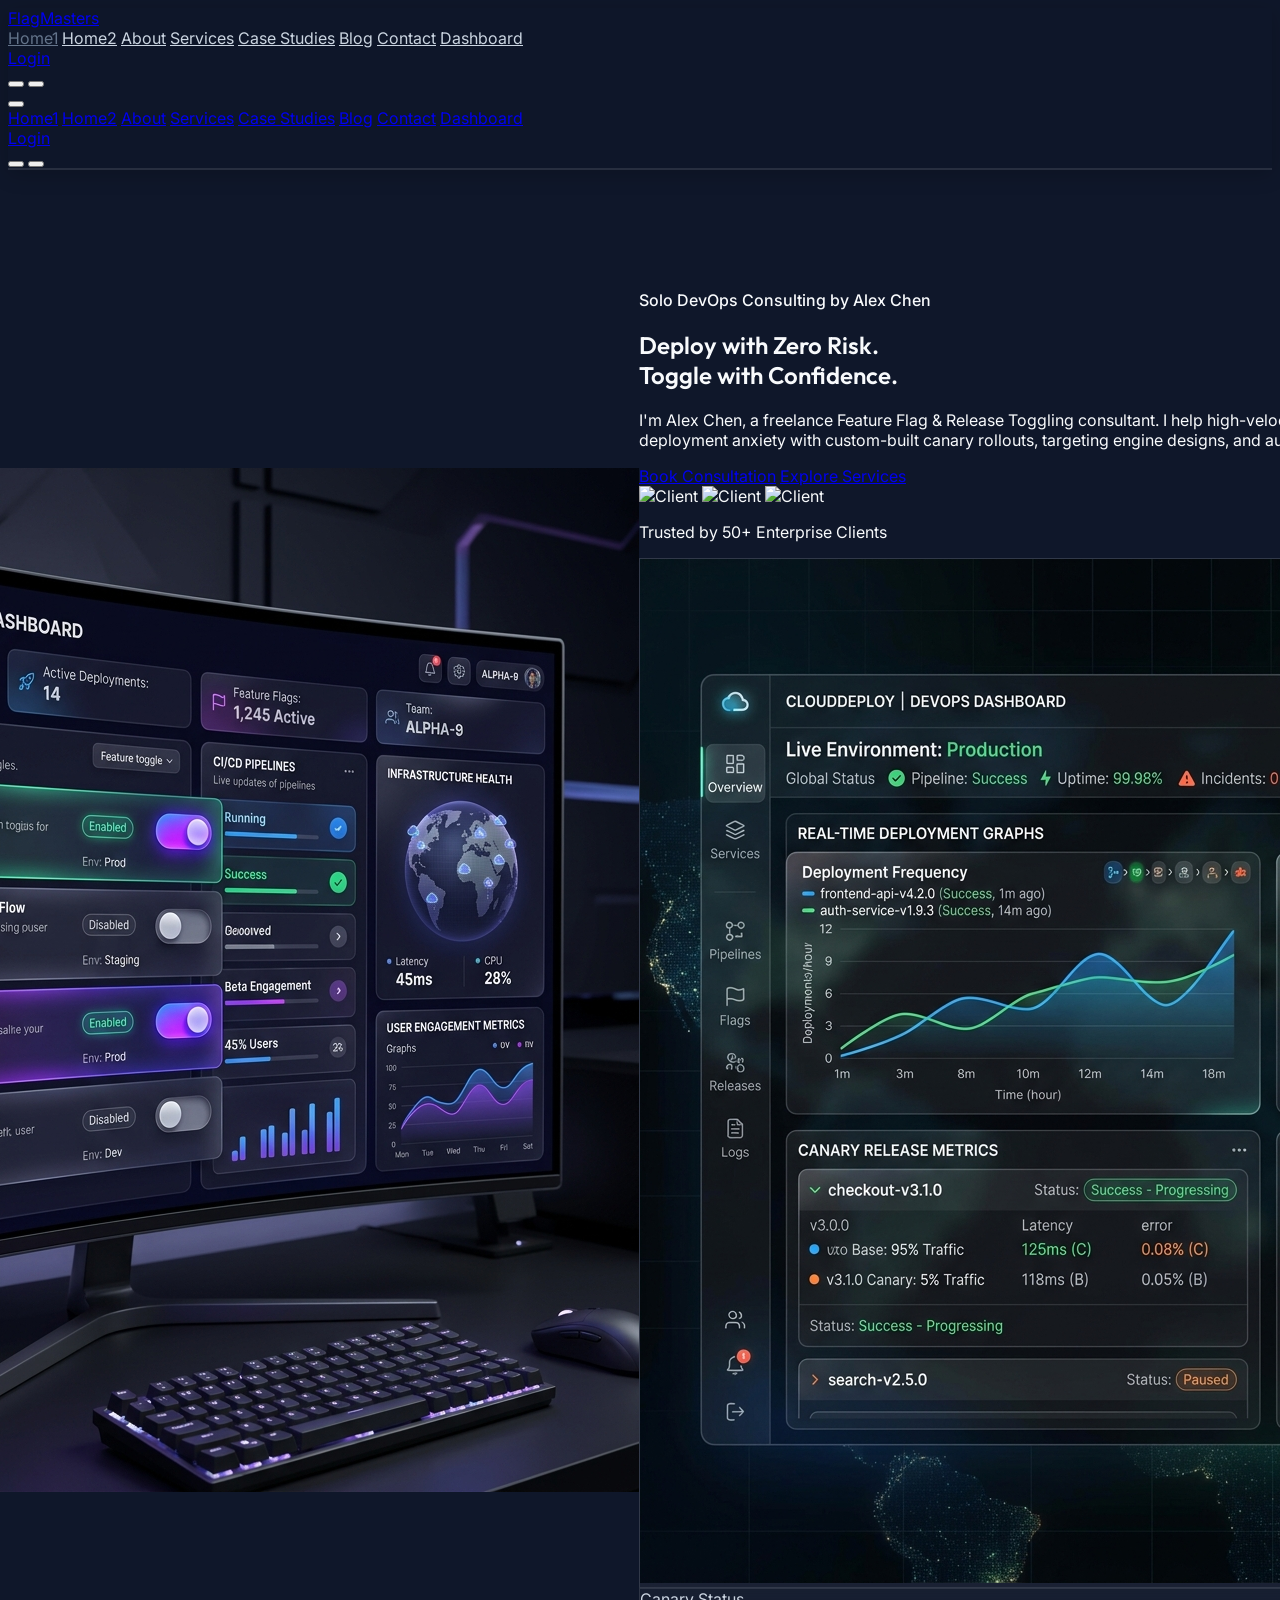
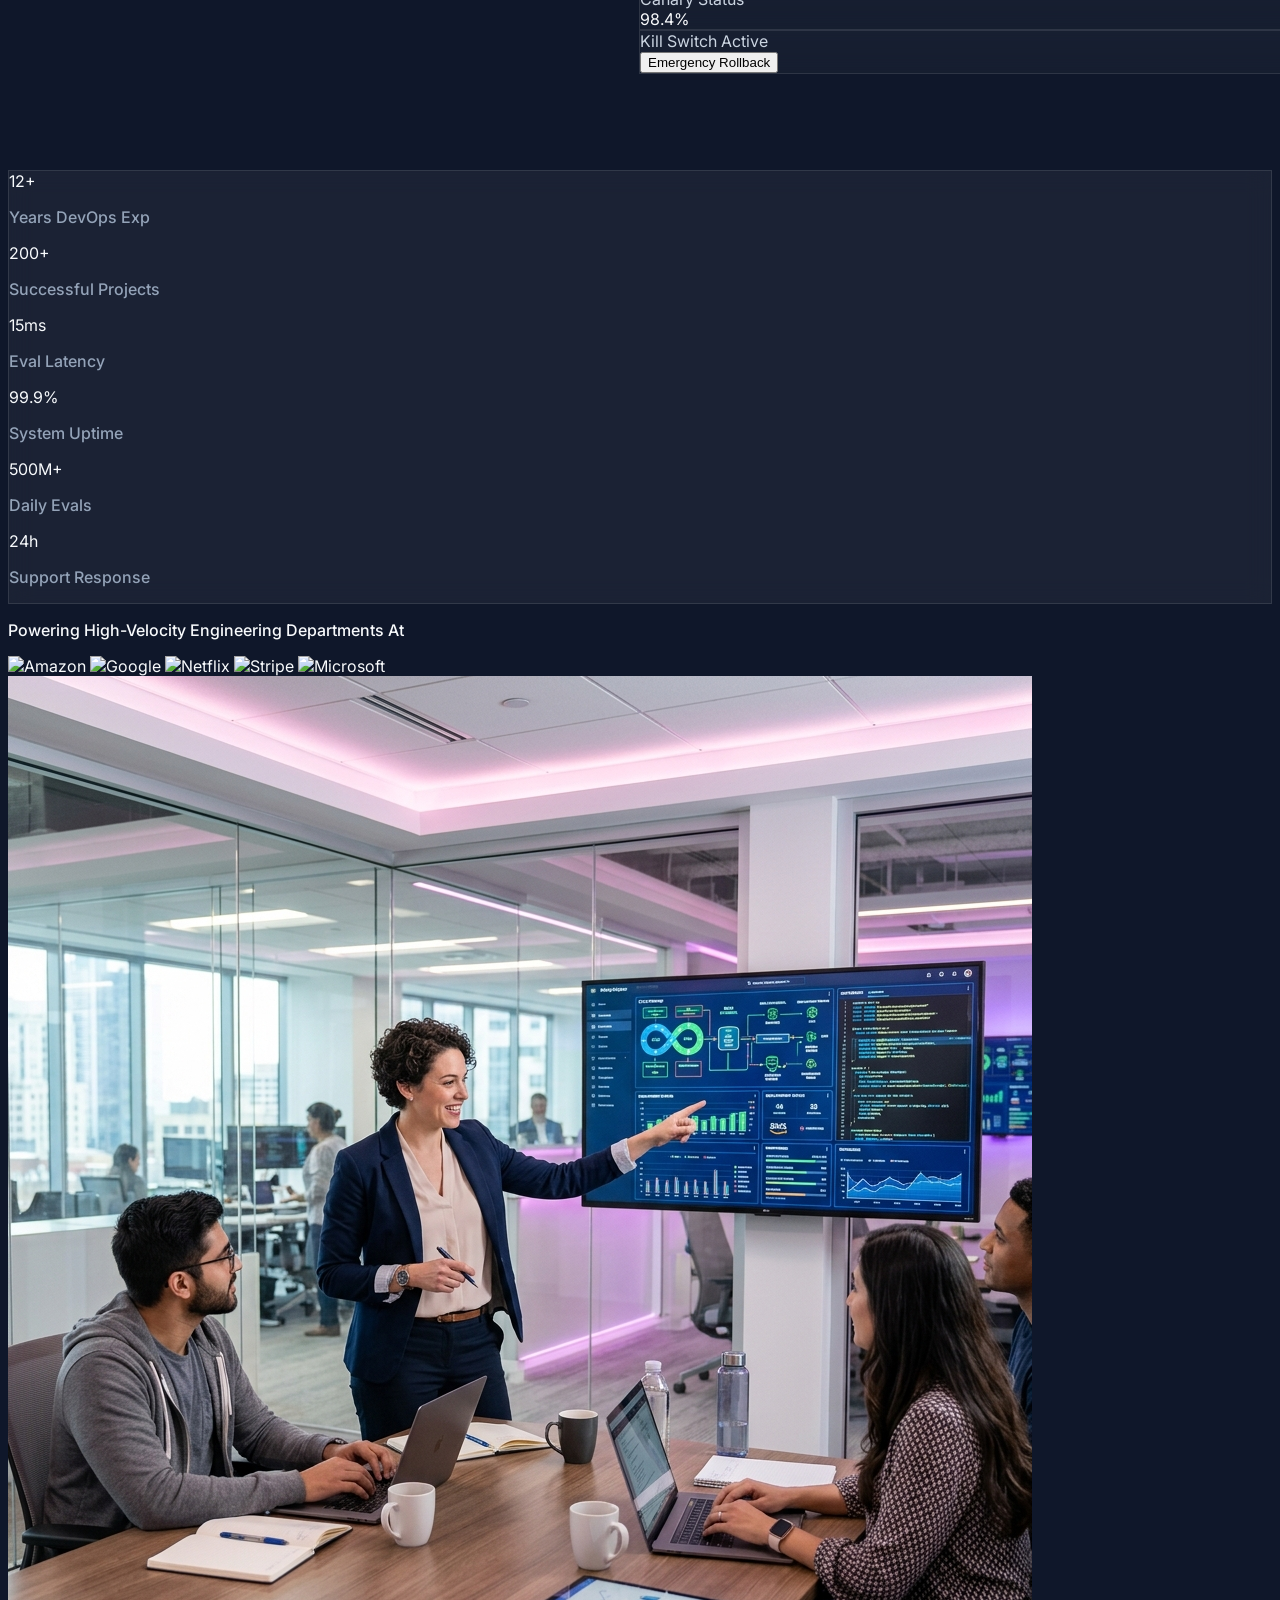
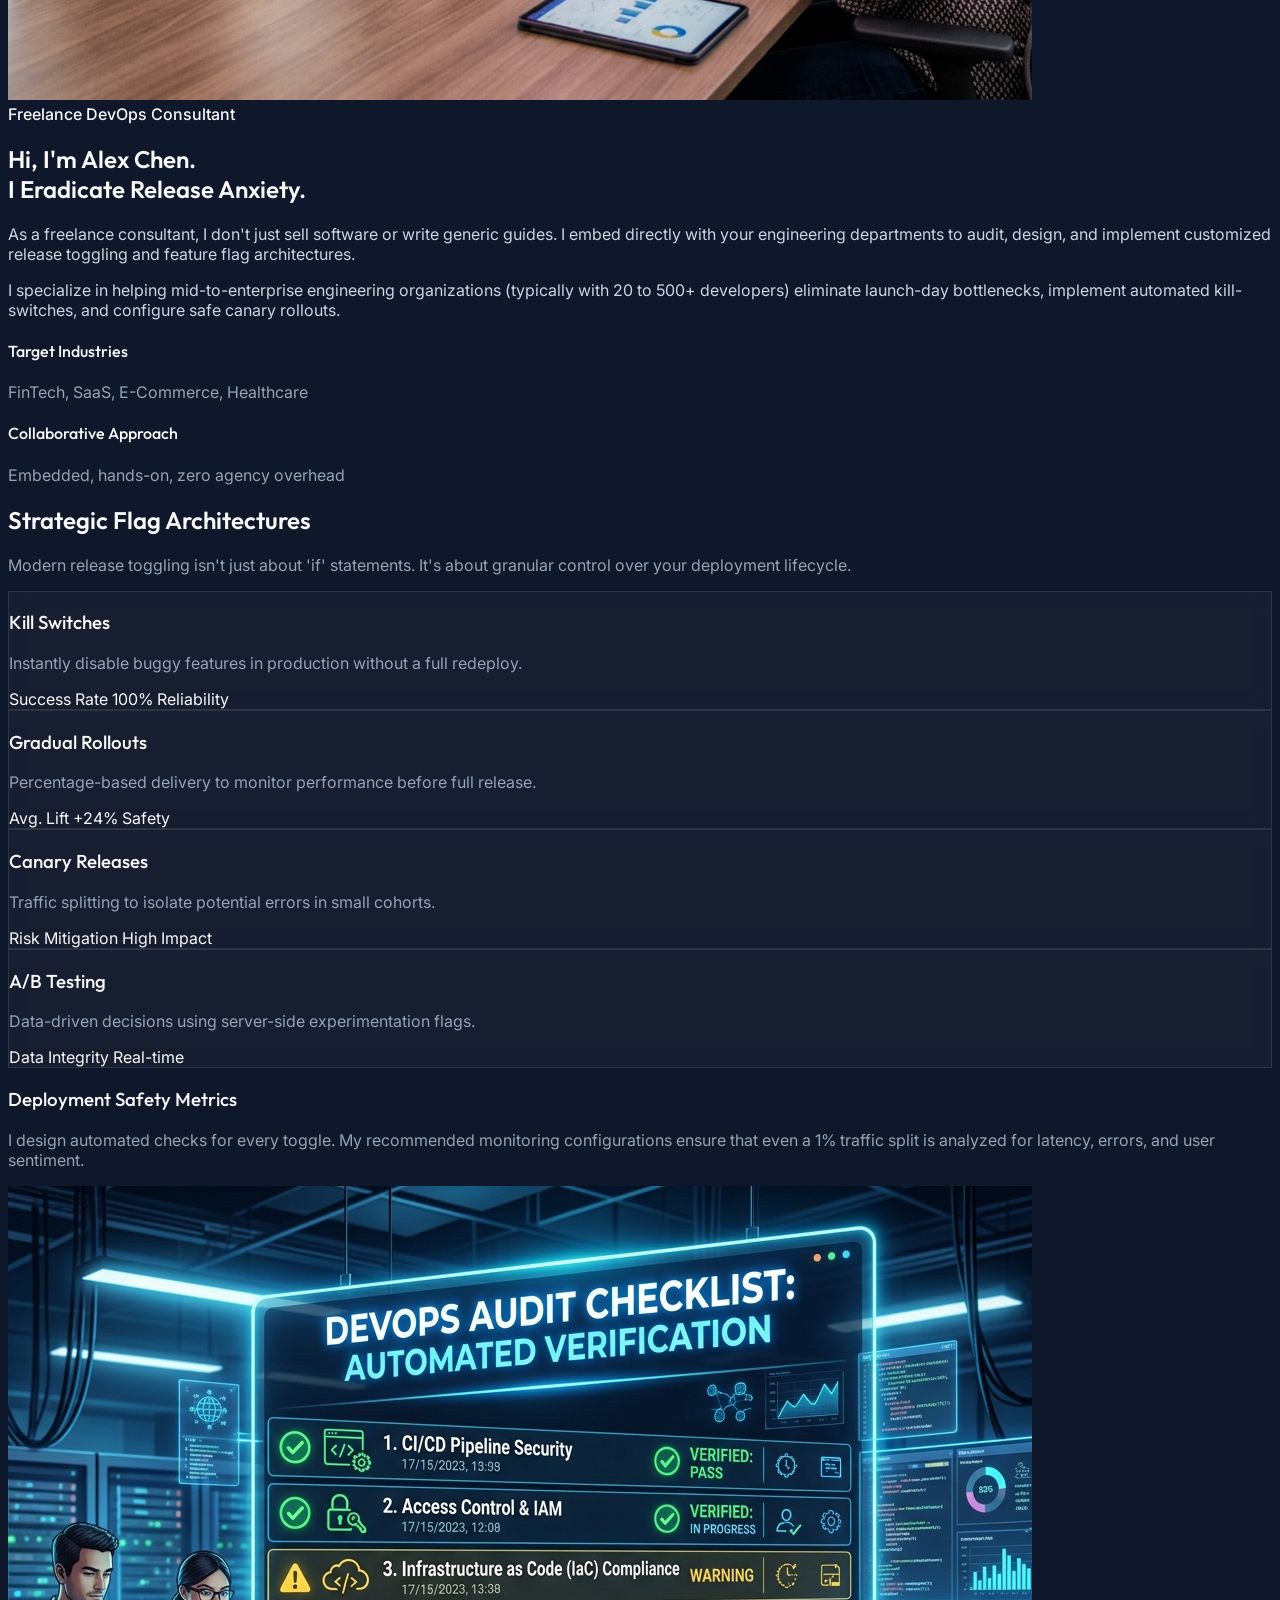
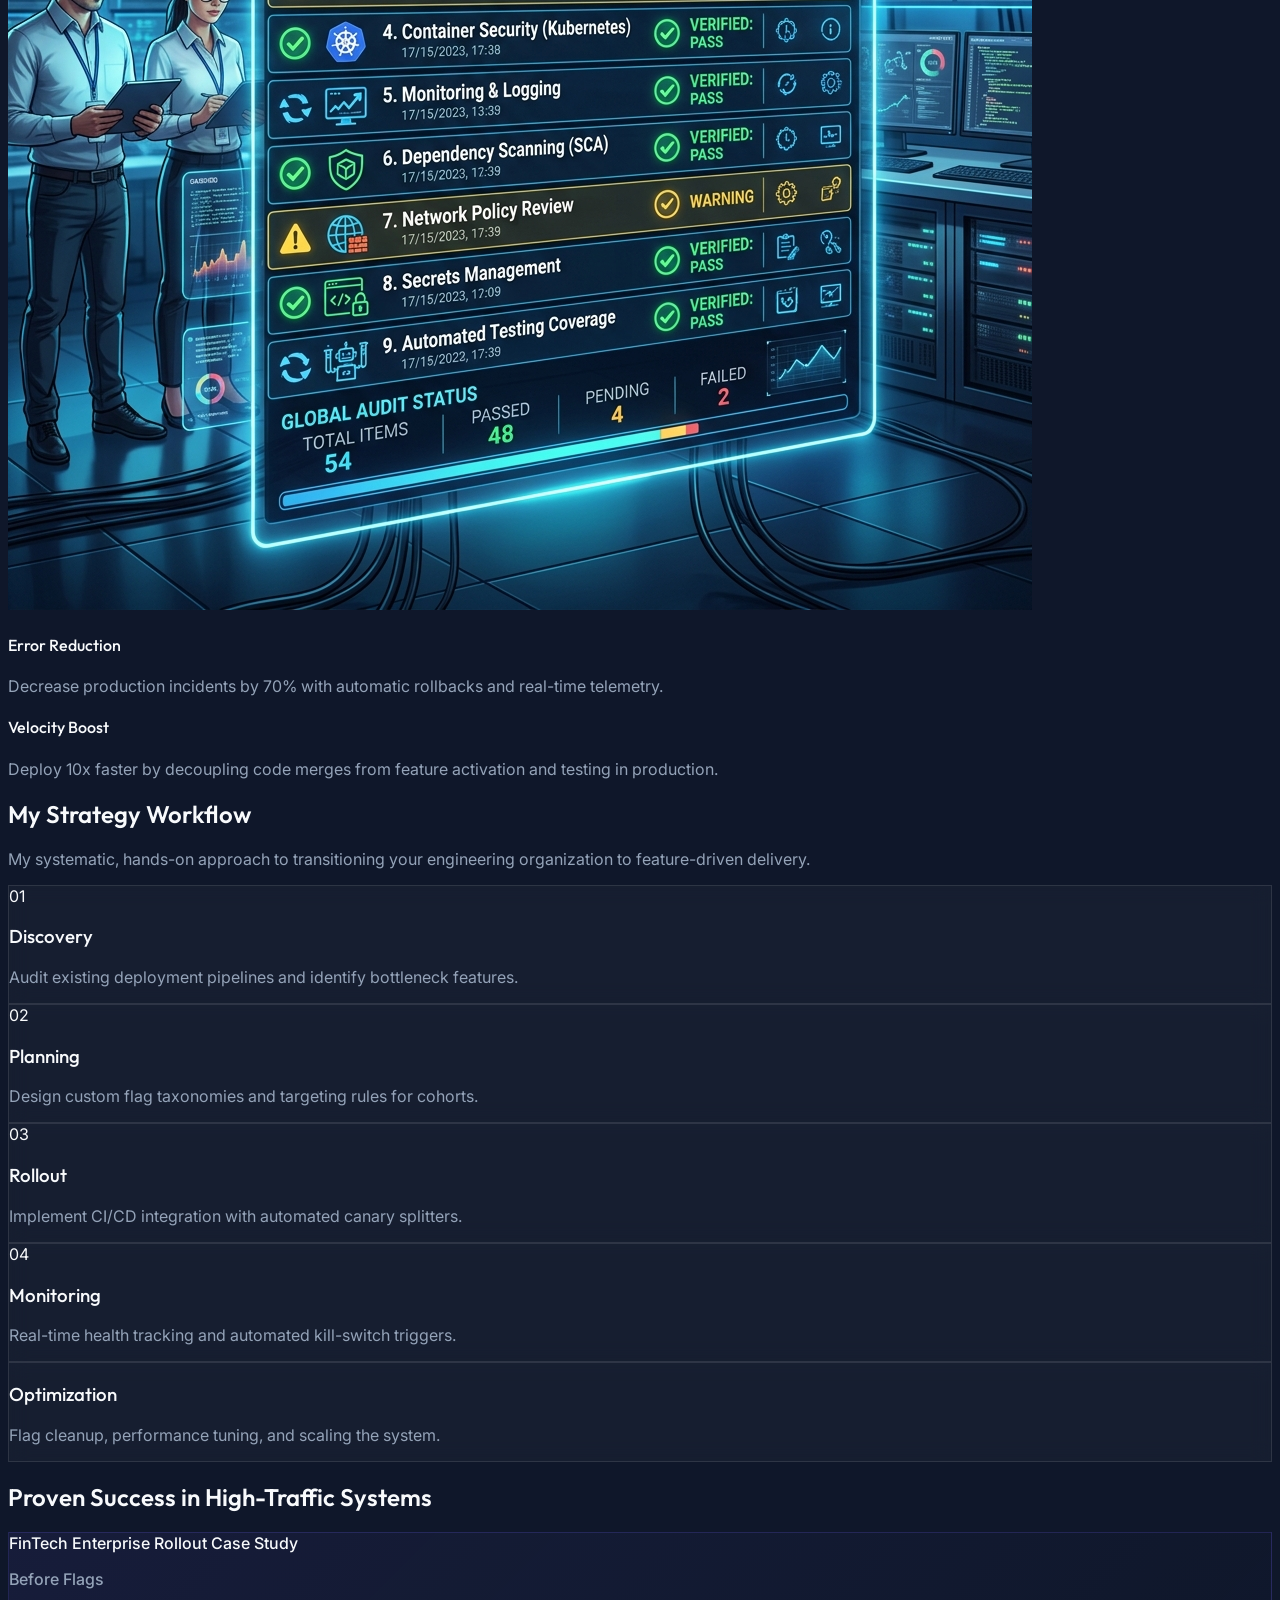
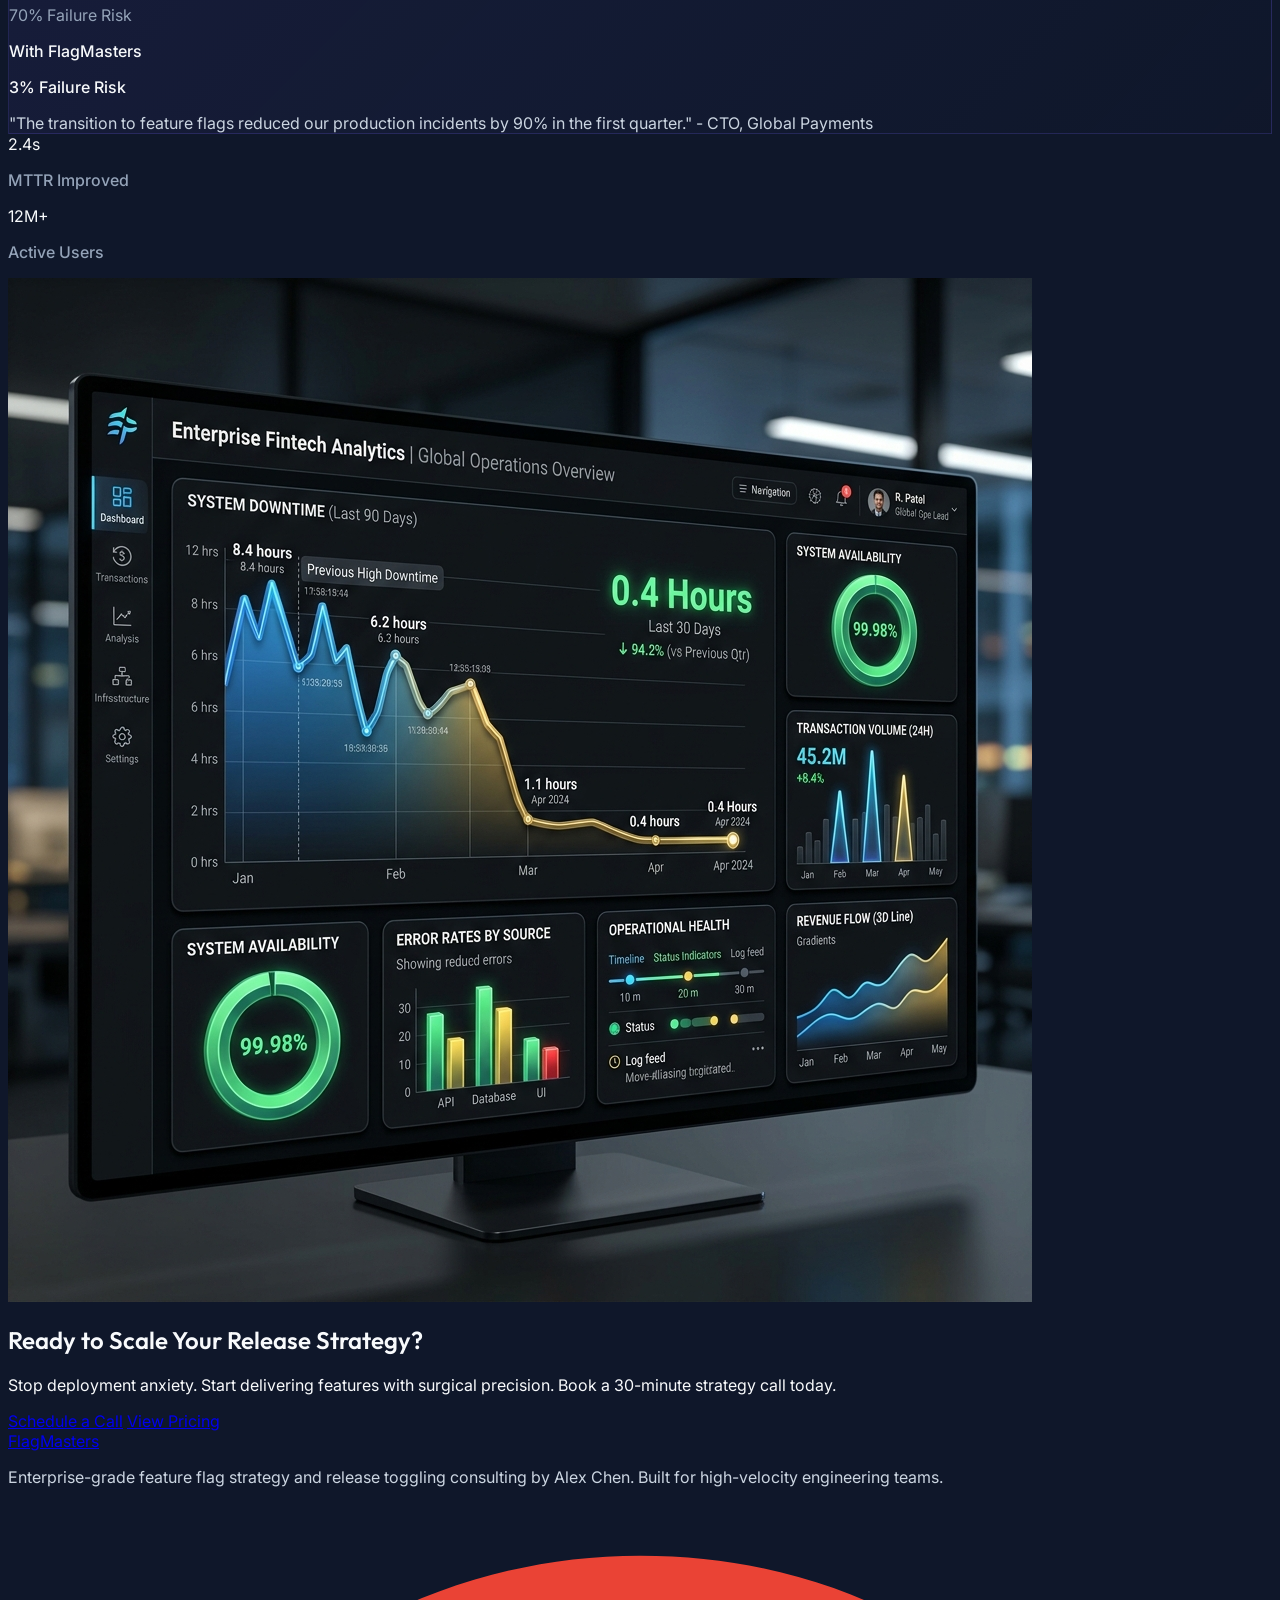
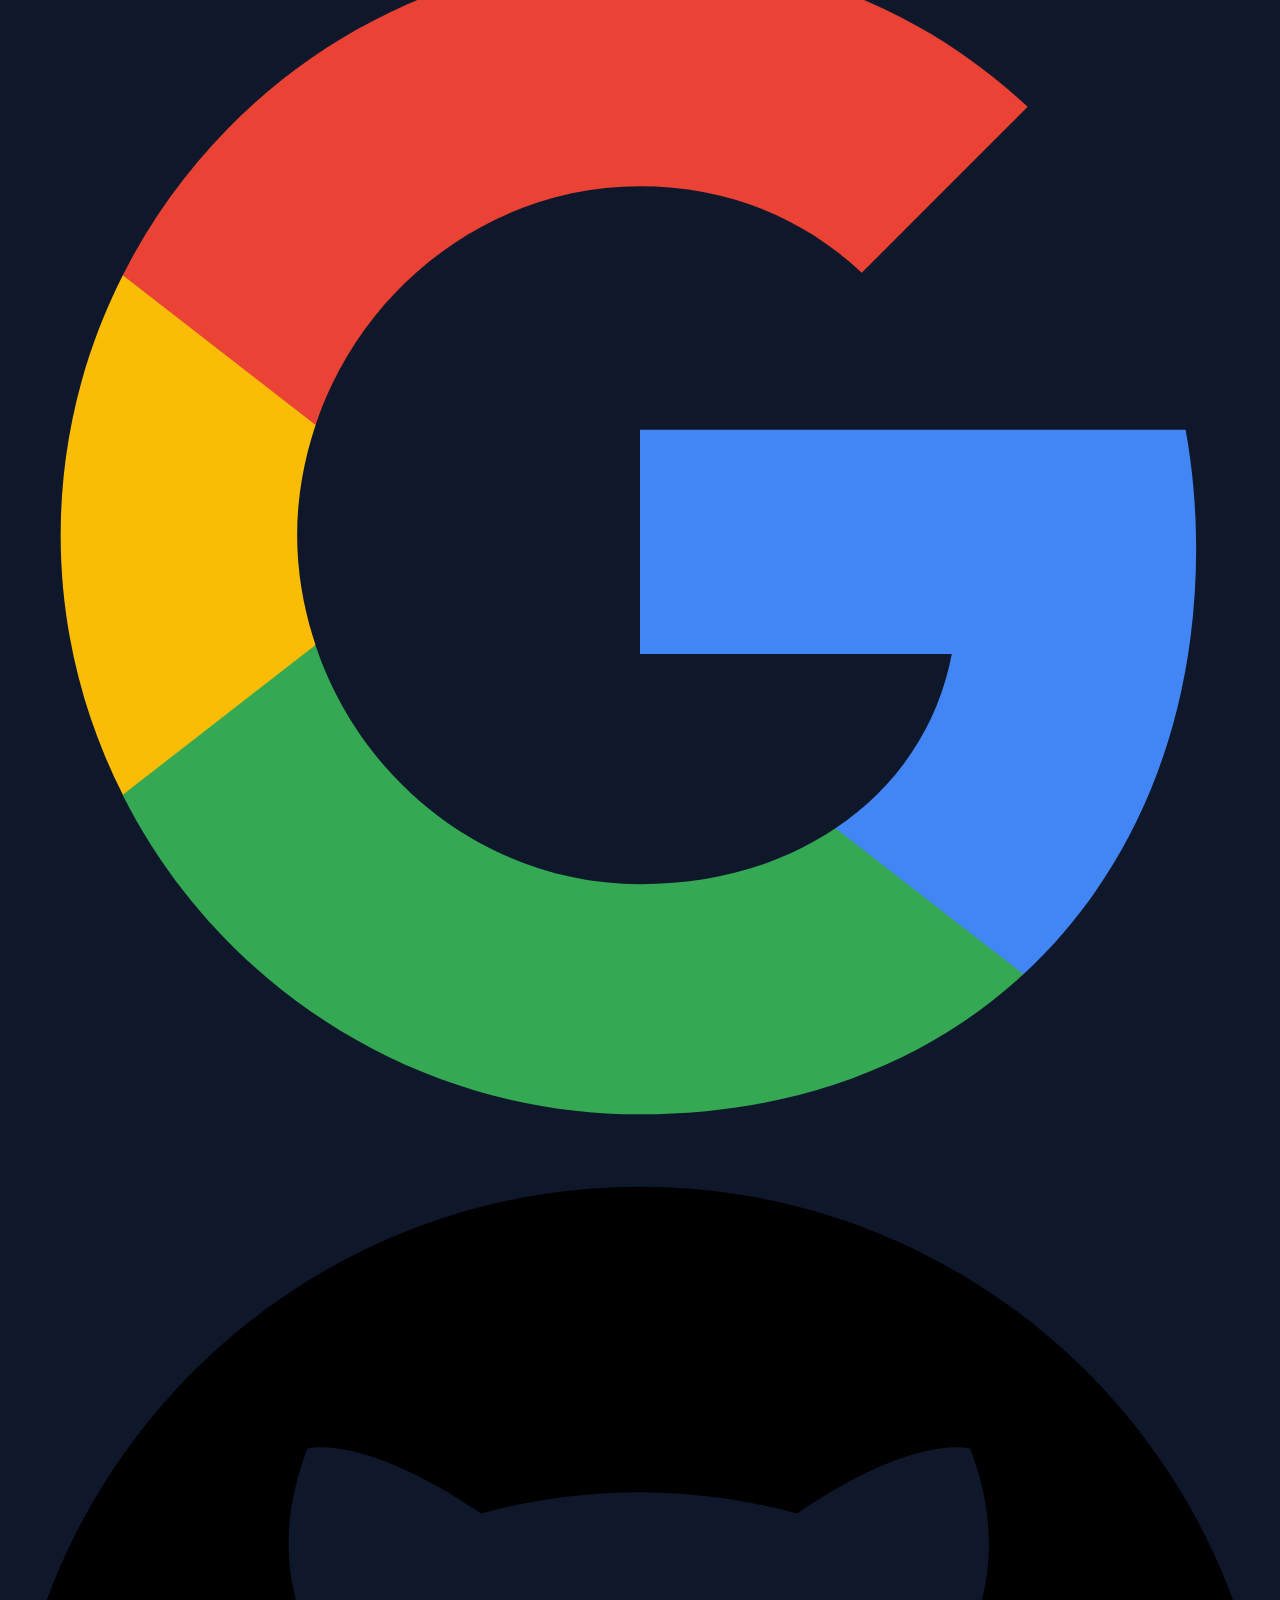
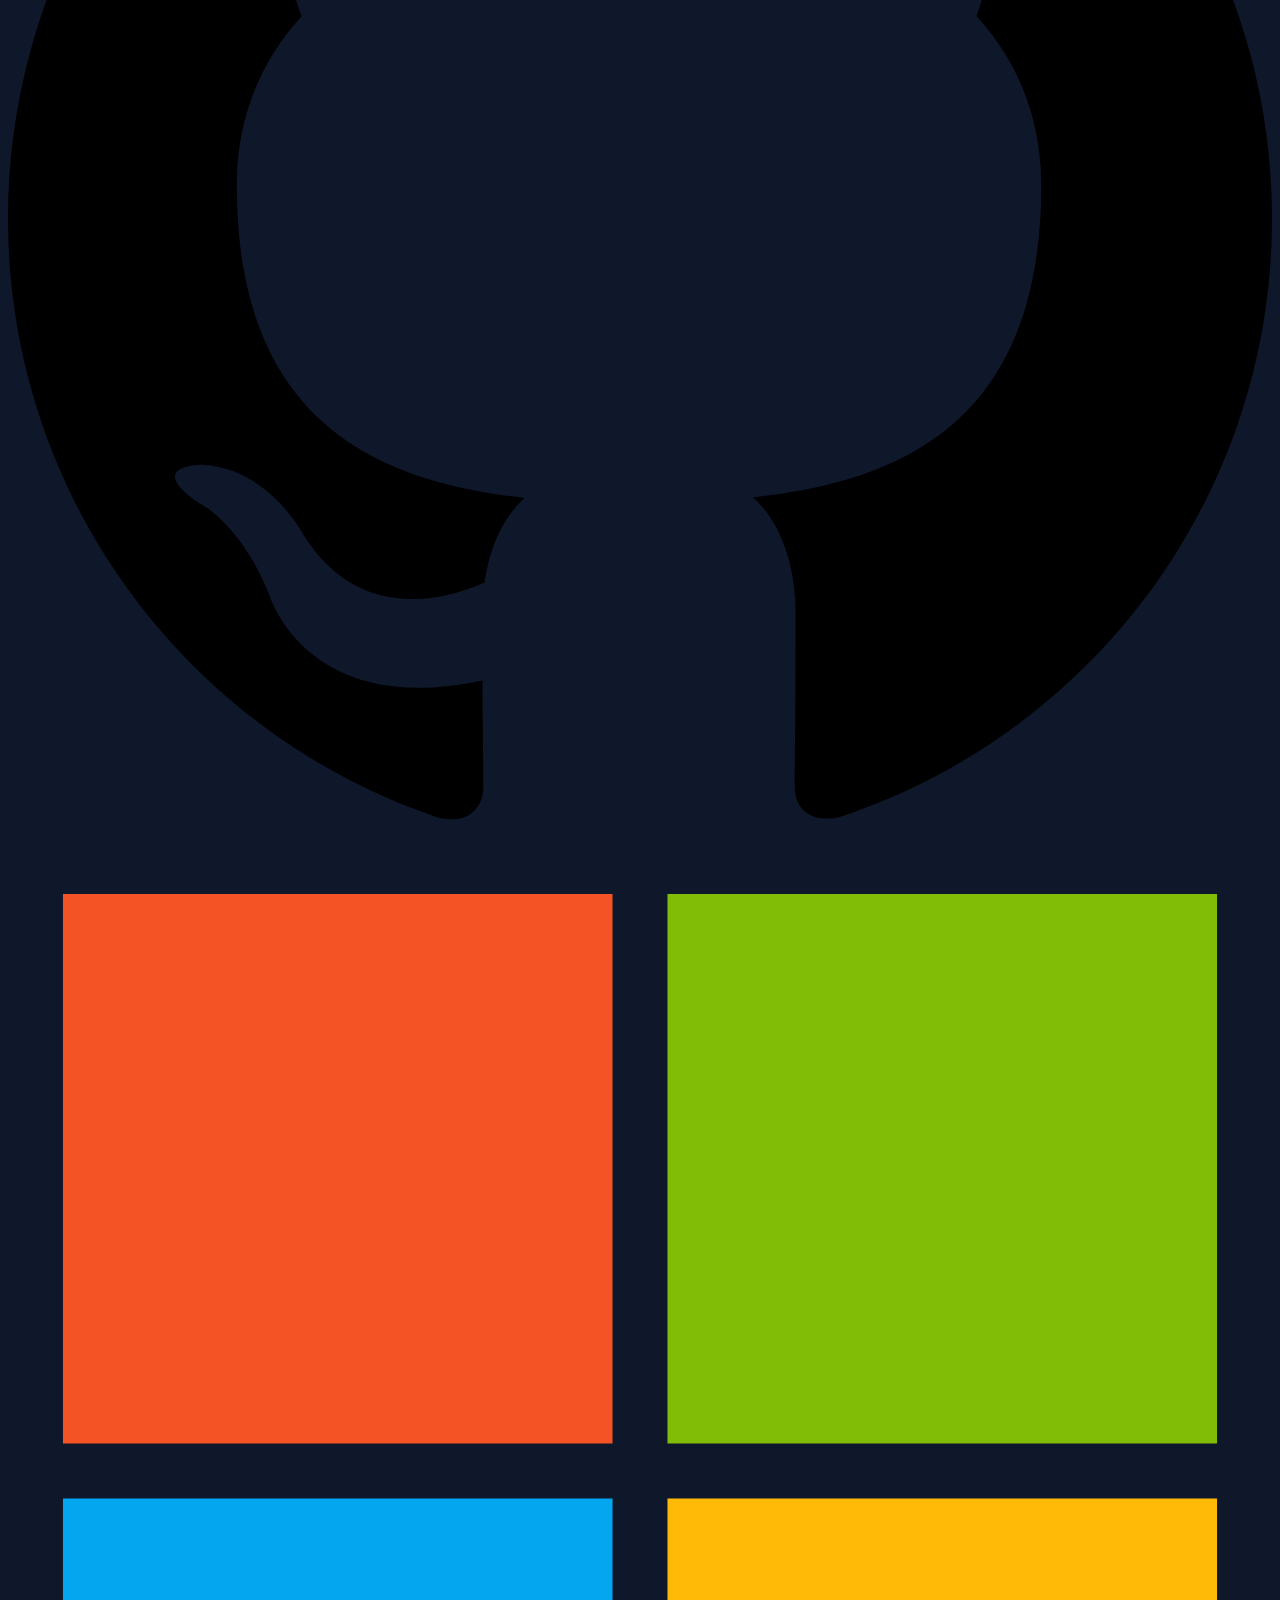
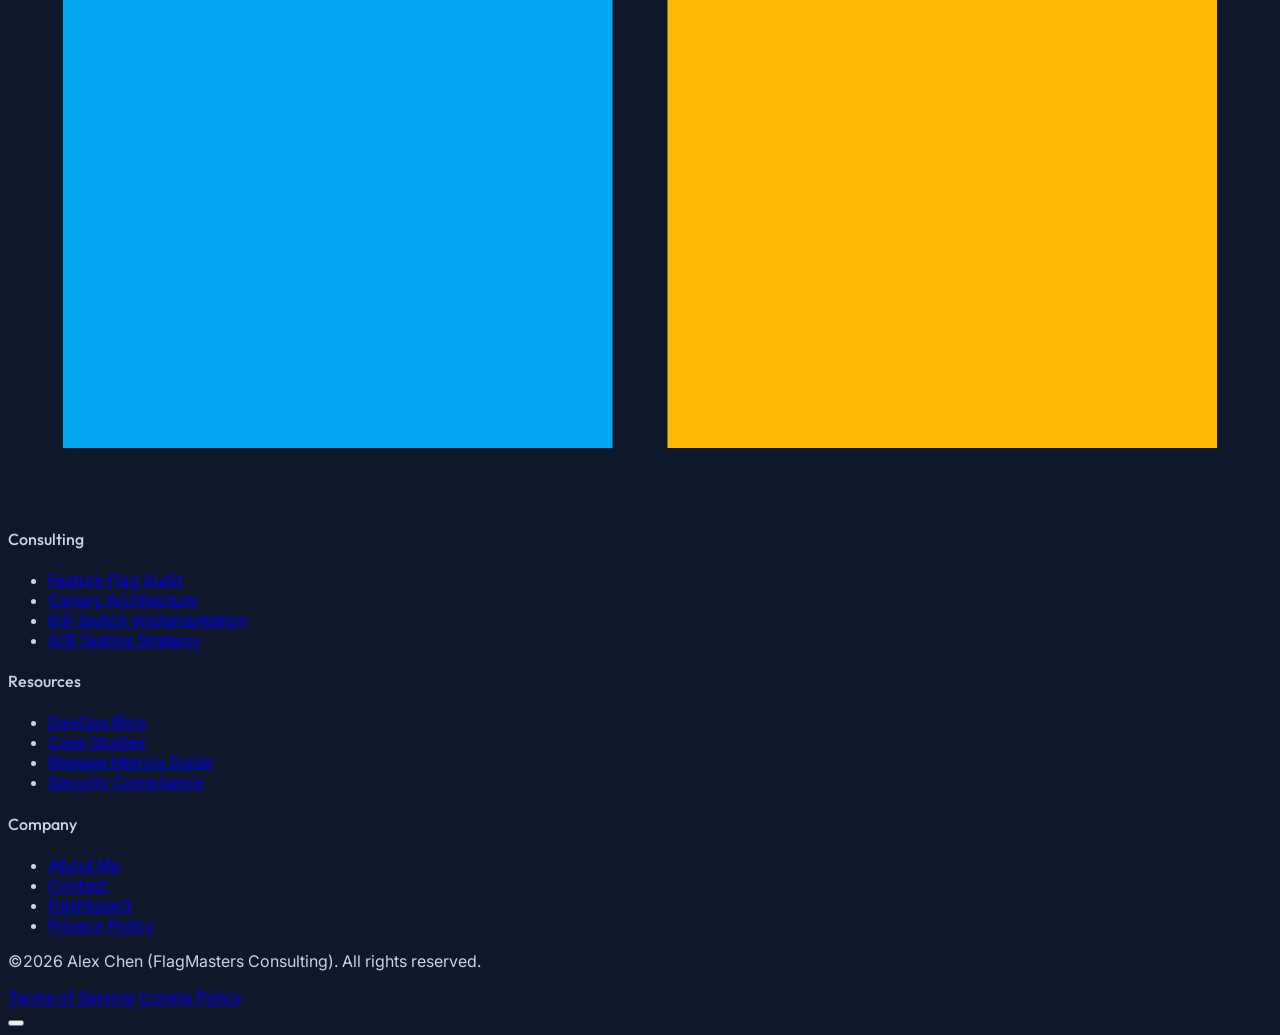
==== commit cdbdf6ea: "doc6" ====
--- a/index.html
+++ b/index.html
@@ -114,10 +114,10 @@
             <div class="container mx-auto px-8 sm:px-12 lg:px-16 grid lg:grid-cols-2 gap-16 items-center relative z-10">
                 <div class="reveal text-center lg:text-left">
                     <span class="inline-block px-4 py-1.5 rounded-full bg-primary/20 text-white text-xs sm:text-sm font-bold mb-6 border border-primary/30 backdrop-blur-md mx-auto lg:mx-0">Solo DevOps Consulting by Alex Chen</span>
-                    <h1 class="text-3xl sm:text-5xl lg:text-7xl font-bold font-['Outfit'] leading-[1.1] mb-8 text-white drop-shadow-lg mx-auto lg:mx-0">
+                    <h1 class="text-3xl sm:text-5xl lg:text-5xl xl:text-7xl font-bold font-['Outfit'] leading-[1.1] mb-6 xl:mb-8 text-white drop-shadow-lg mx-auto lg:mx-0">
                         Deploy with <span class="text-indigo-400">Zero Risk</span>. <br>Toggle with Confidence.
                     </h1>
-                    <p class="text-base sm:text-xl text-slate-200 mb-10 max-w-xl drop-shadow-md mx-auto lg:mx-0">
+                    <p class="text-base sm:text-lg xl:text-xl text-slate-200 mb-6 xl:mb-10 max-w-xl drop-shadow-md mx-auto lg:mx-0">
                         I'm Alex Chen, a freelance Feature Flag & Release Toggling consultant. I help high-velocity engineering organizations eliminate deployment anxiety with custom-built canary rollouts, targeting engine designs, and automated kill-switch architectures.
                     </p>
                     <div class="flex flex-col sm:flex-row space-y-4 sm:space-y-0 sm:space-x-4 justify-center lg:justify-start items-center sm:items-stretch">
--- a/assets/css/style.css
+++ b/assets/css/style.css
@@ -335,28 +335,43 @@
 
 @media (min-width: 1024px) {
     .hero-section {
-        min-height: 80vh !important;
-        padding-top: 8rem !important;
-        padding-bottom: 8rem;
+        min-height: 75vh !important;
+        padding-top: 7.5rem !important;
+        padding-bottom: 6rem;
         align-items: center;
     }
 }
 
+@media (min-width: 1024px) and (max-width: 1279px) {
+    .hero-section {
+        min-height: 70vh !important;
+        padding-top: 6.5rem !important;
+        padding-bottom: 4.5rem;
+    }
+}
+
 /* Enforced identical hero heights */
 .home-hero {
-    min-height: 85vh !important;
+    min-height: 80vh !important;
 }
 
 .sub-hero {
     min-height: 55vh !important;
+    background: linear-gradient(135deg, #0F172A 0%, #1E293B 50%, #0F172A 100%) !important;
 }
 
 @media (max-width: 768px) {
     .home-hero {
-        min-height: 85vh !important;
+        min-height: 80vh !important;
     }
     .sub-hero {
         min-height: 55vh !important;
+    }
+}
+
+@media (min-width: 1024px) and (max-width: 1279px) {
+    .home-hero {
+        min-height: 75vh !important;
     }
 }
 
